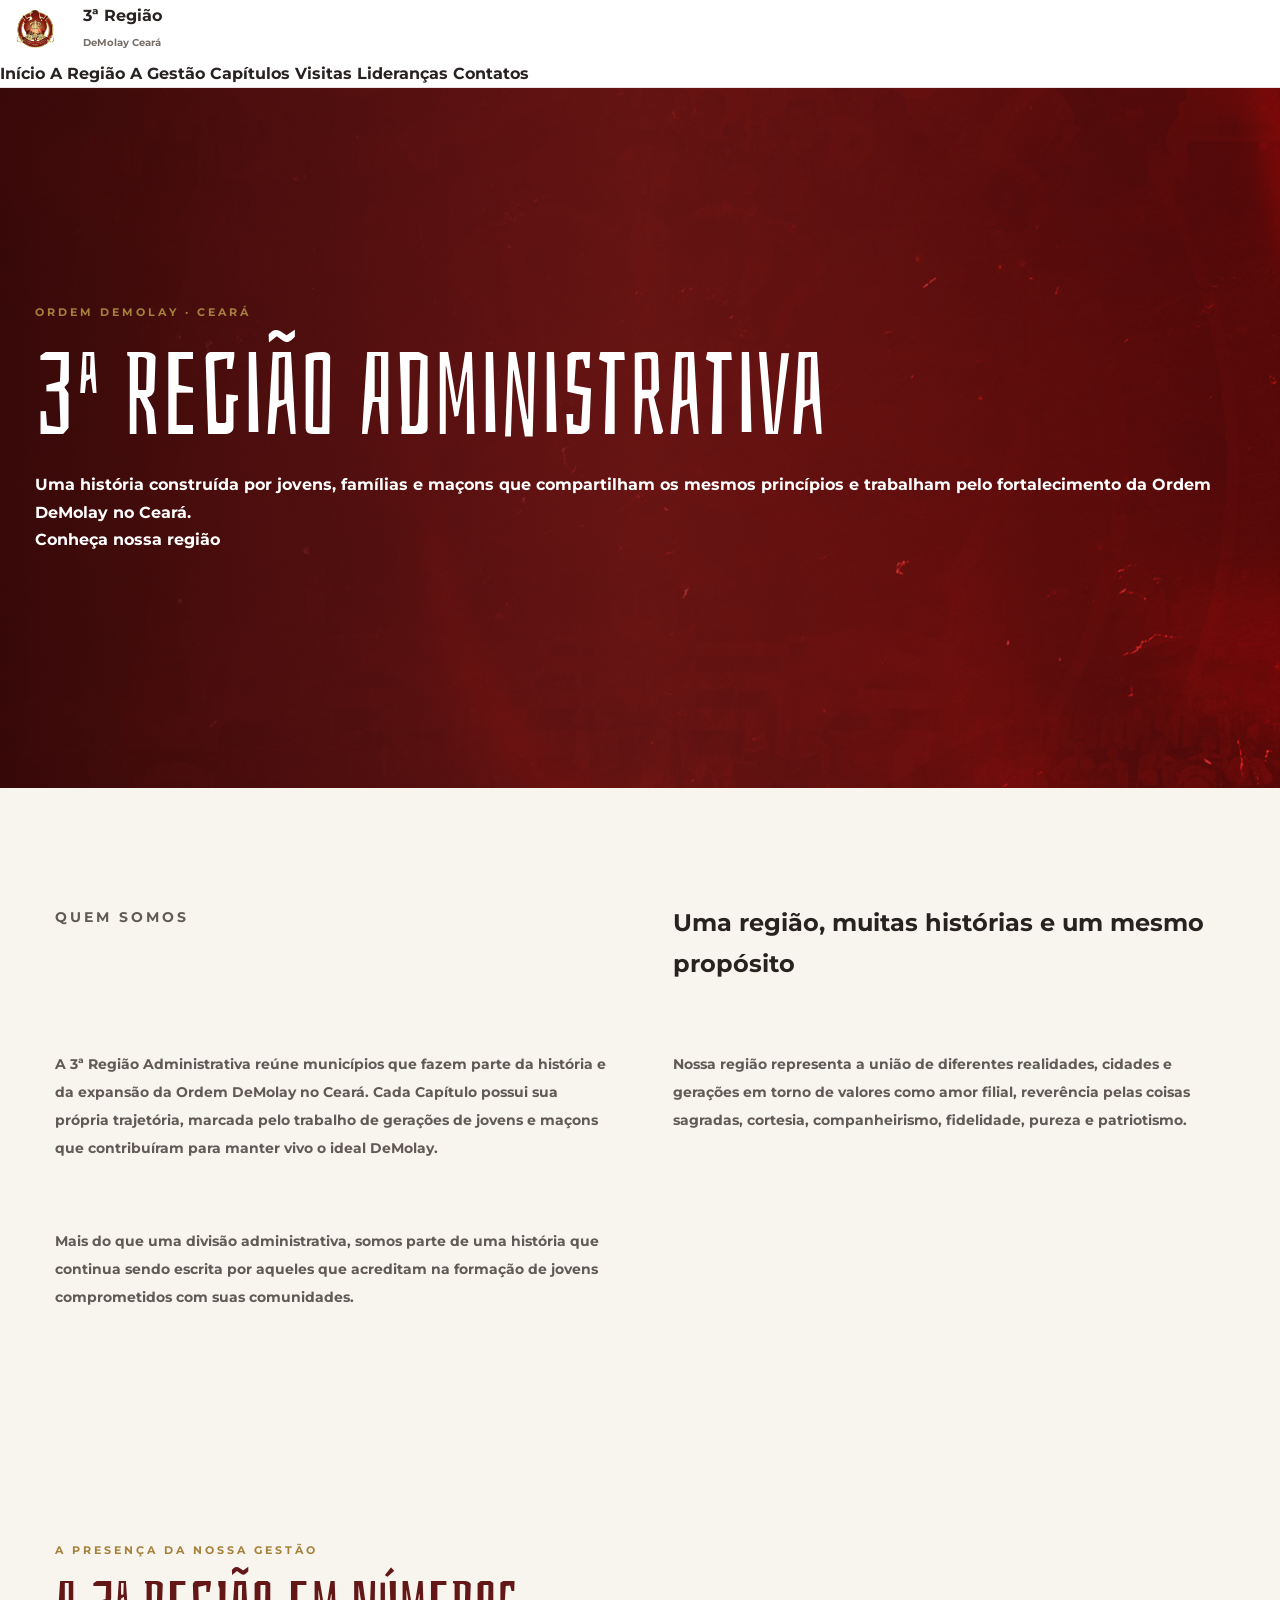
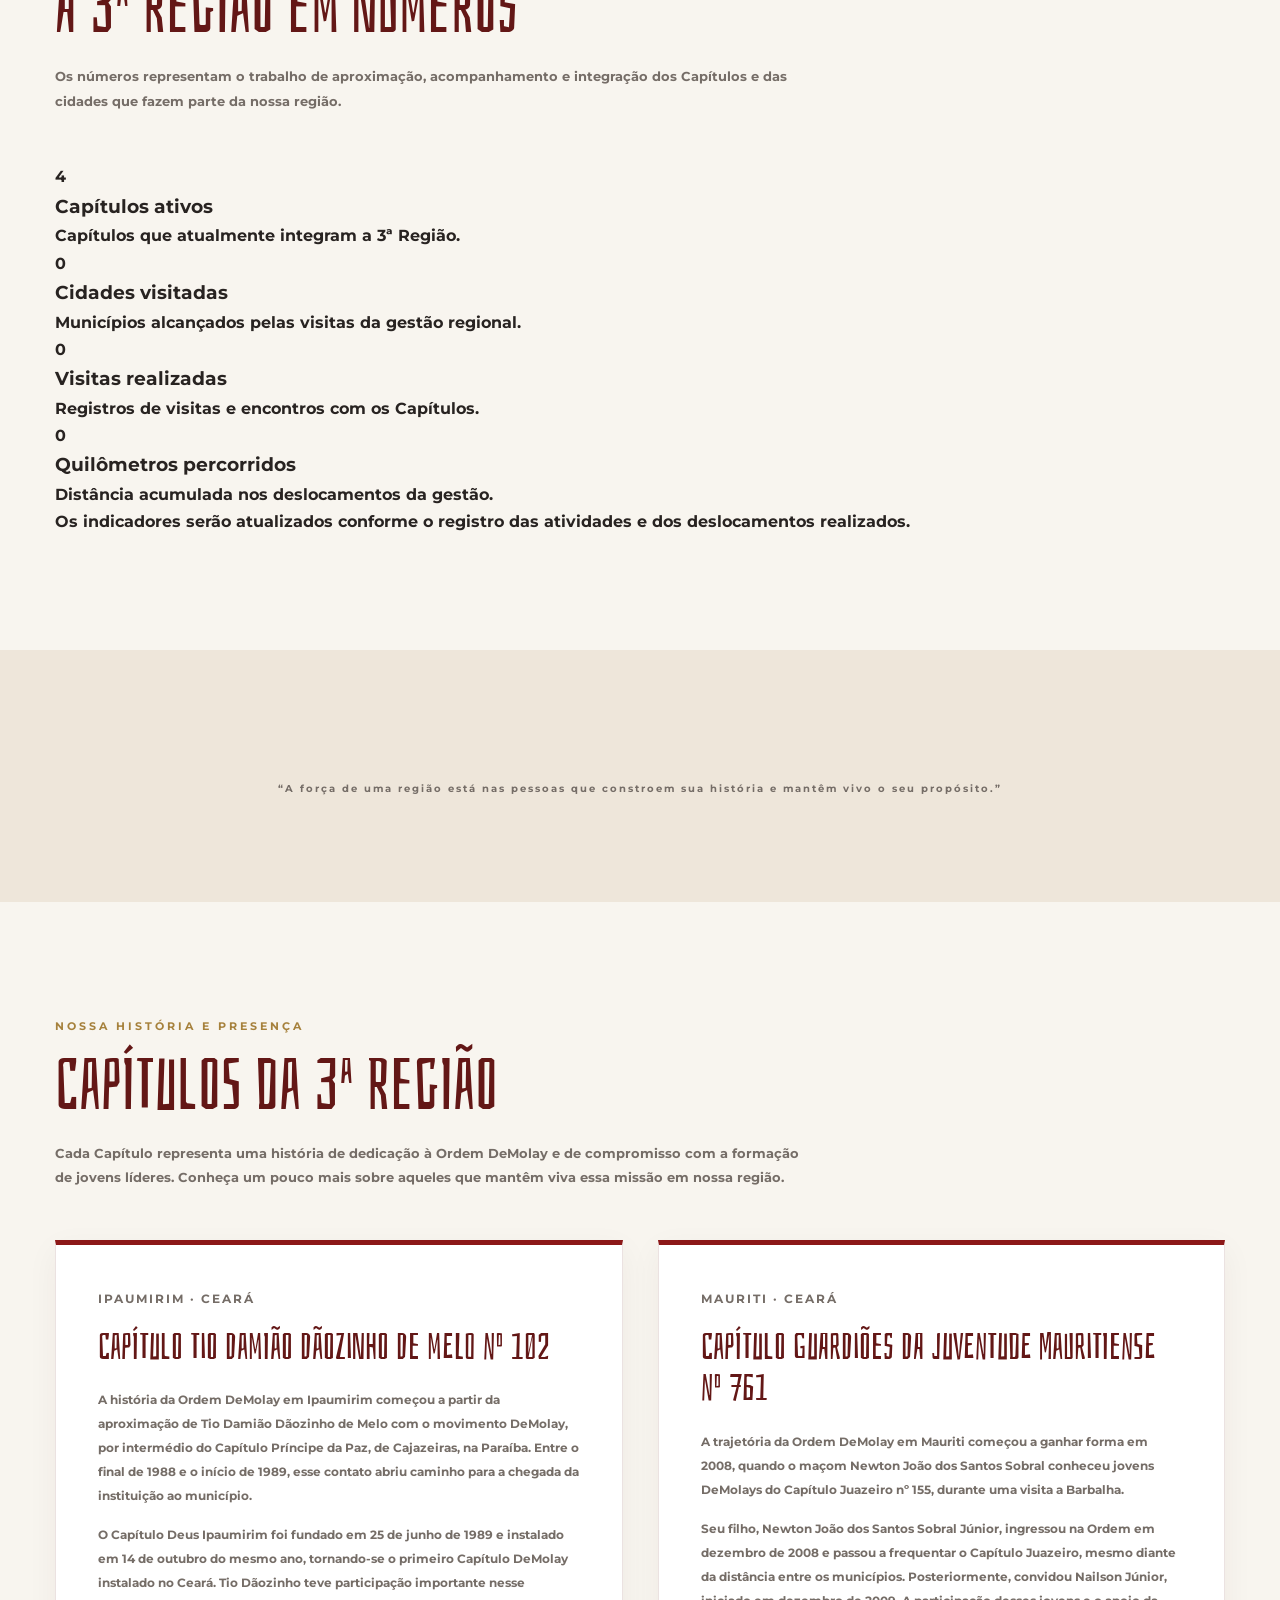
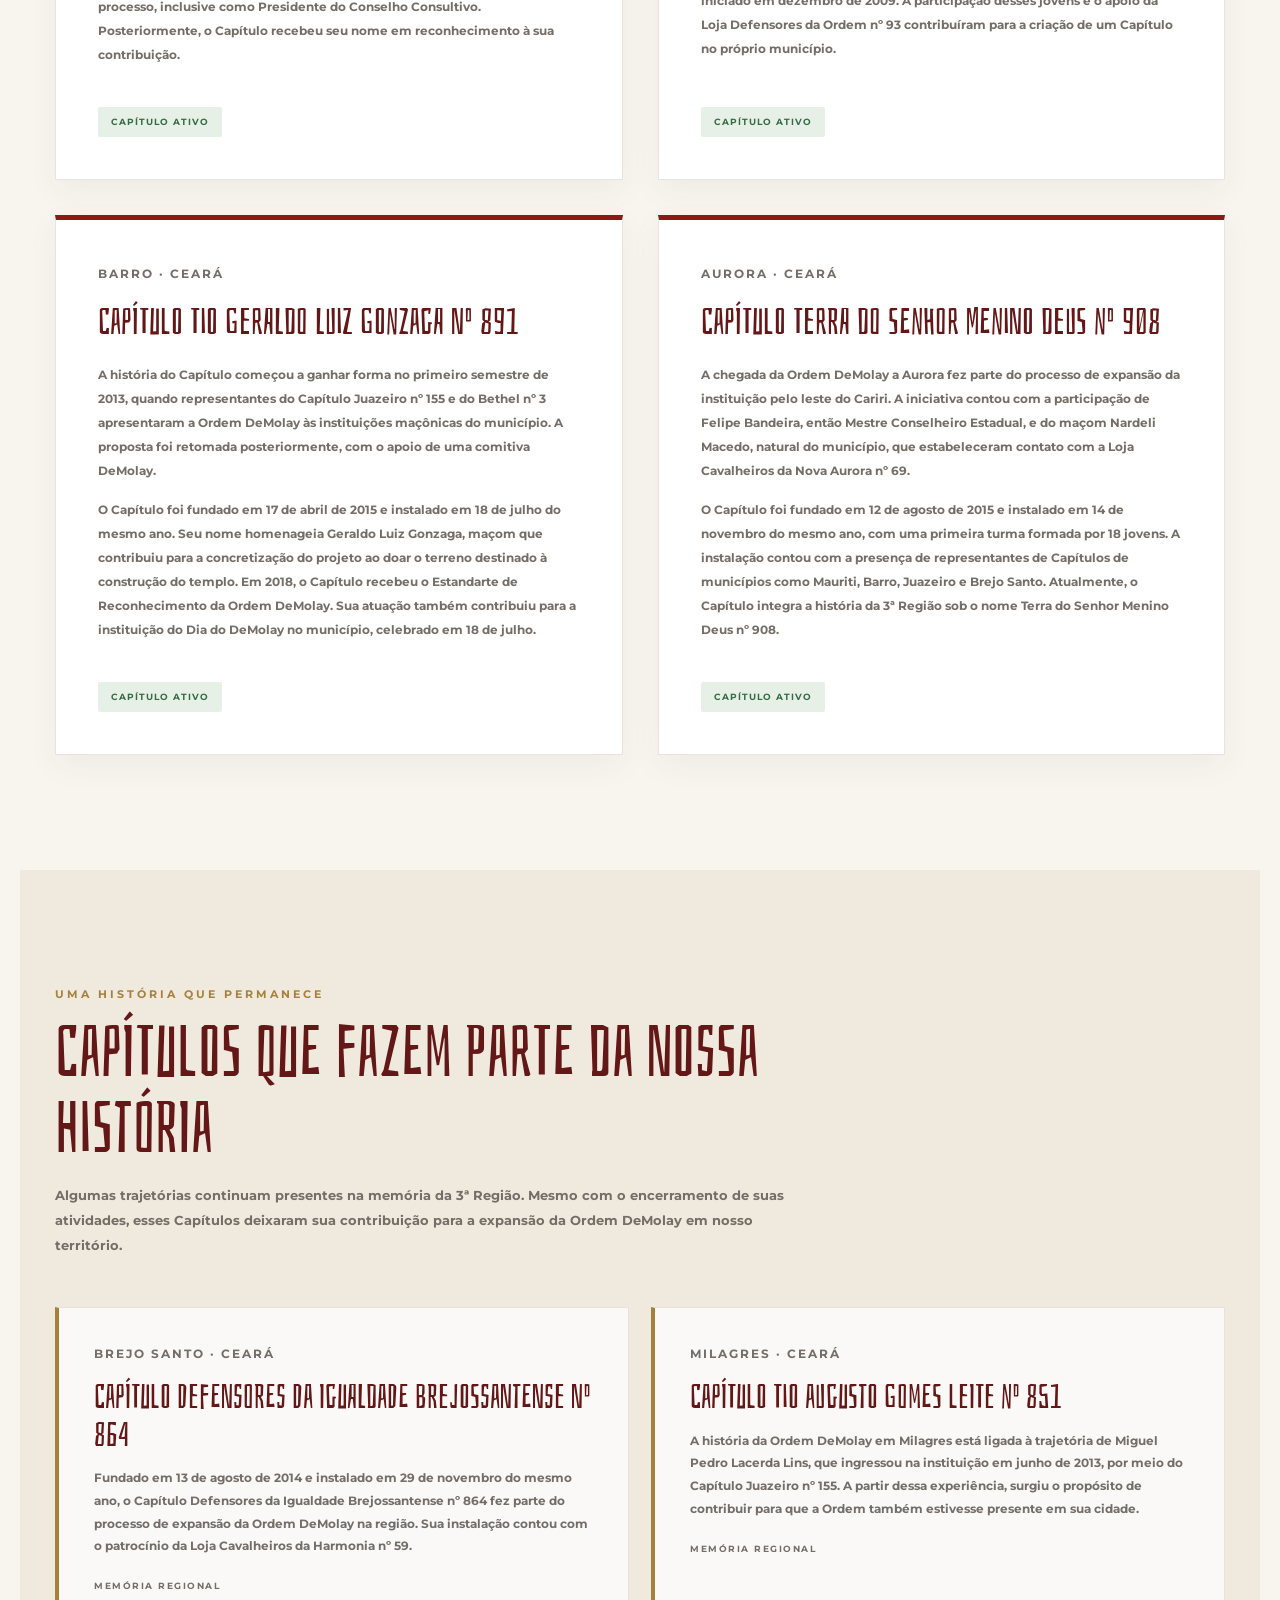
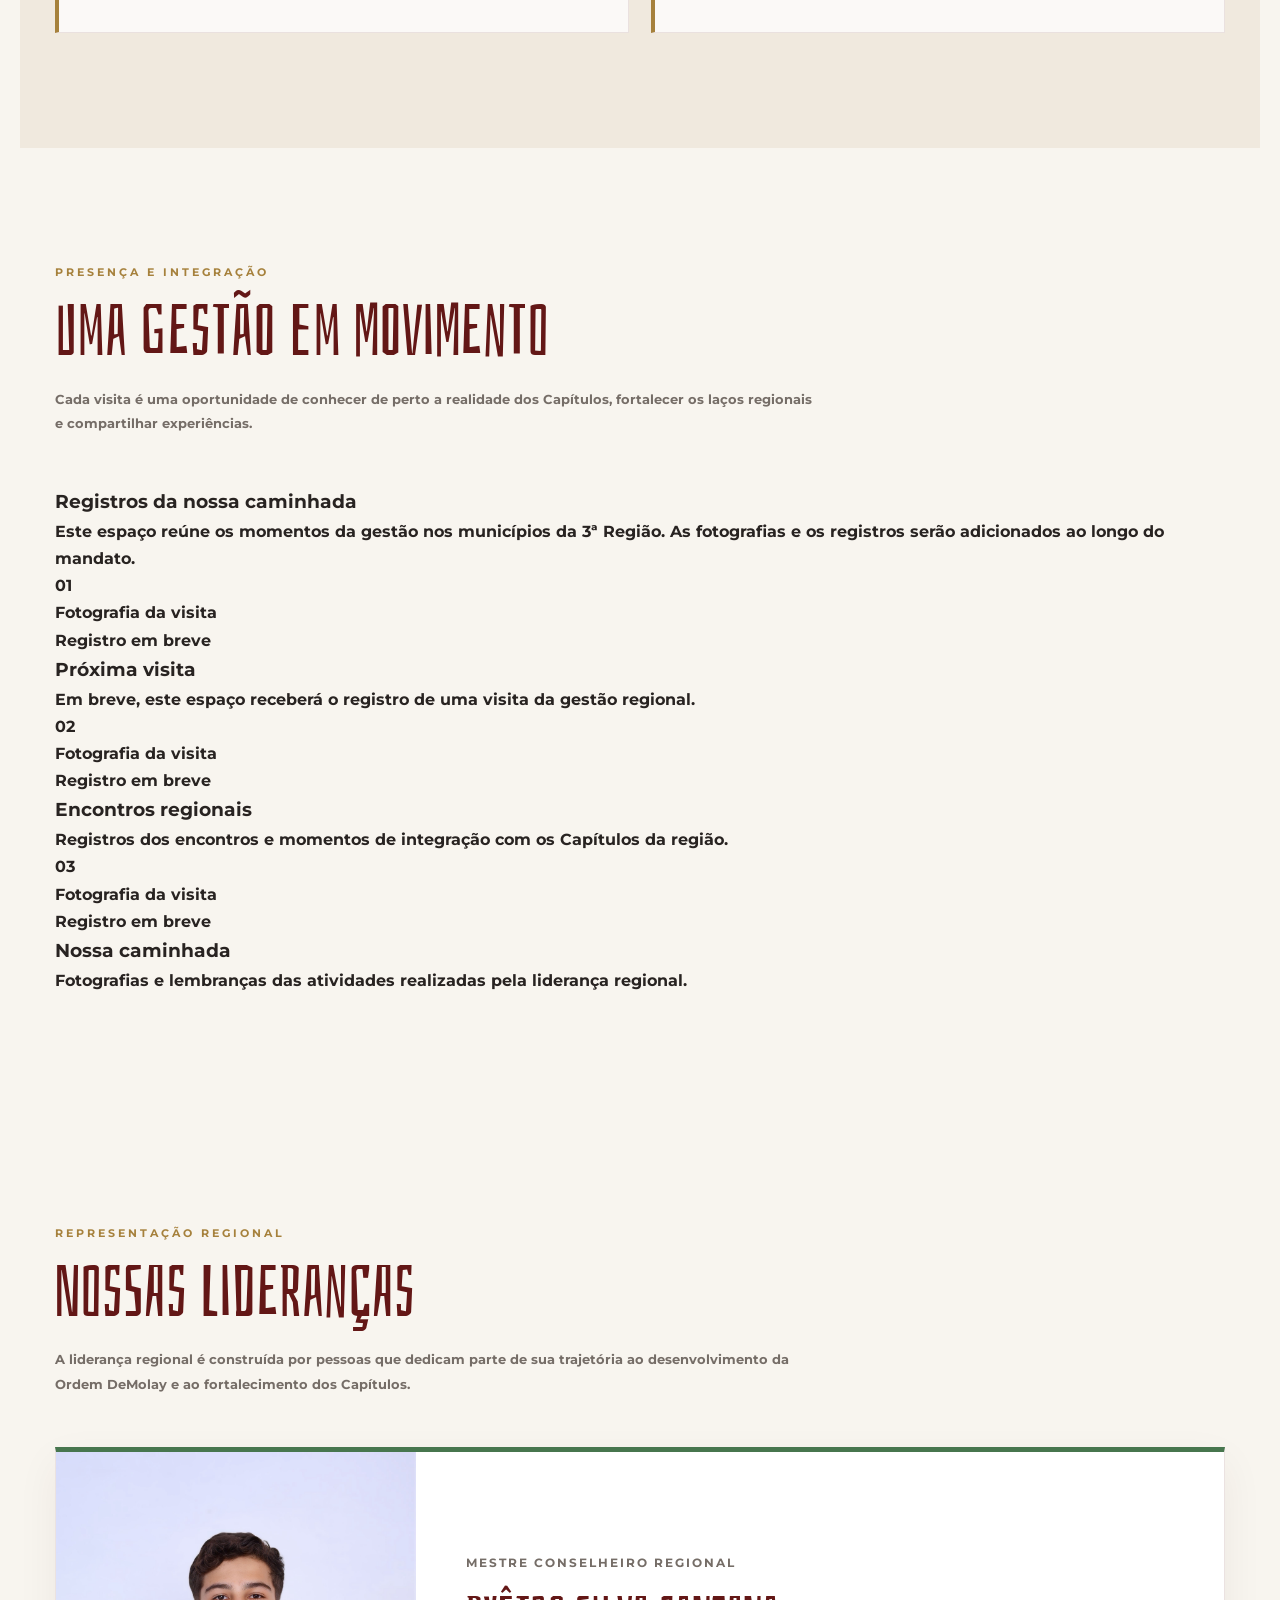
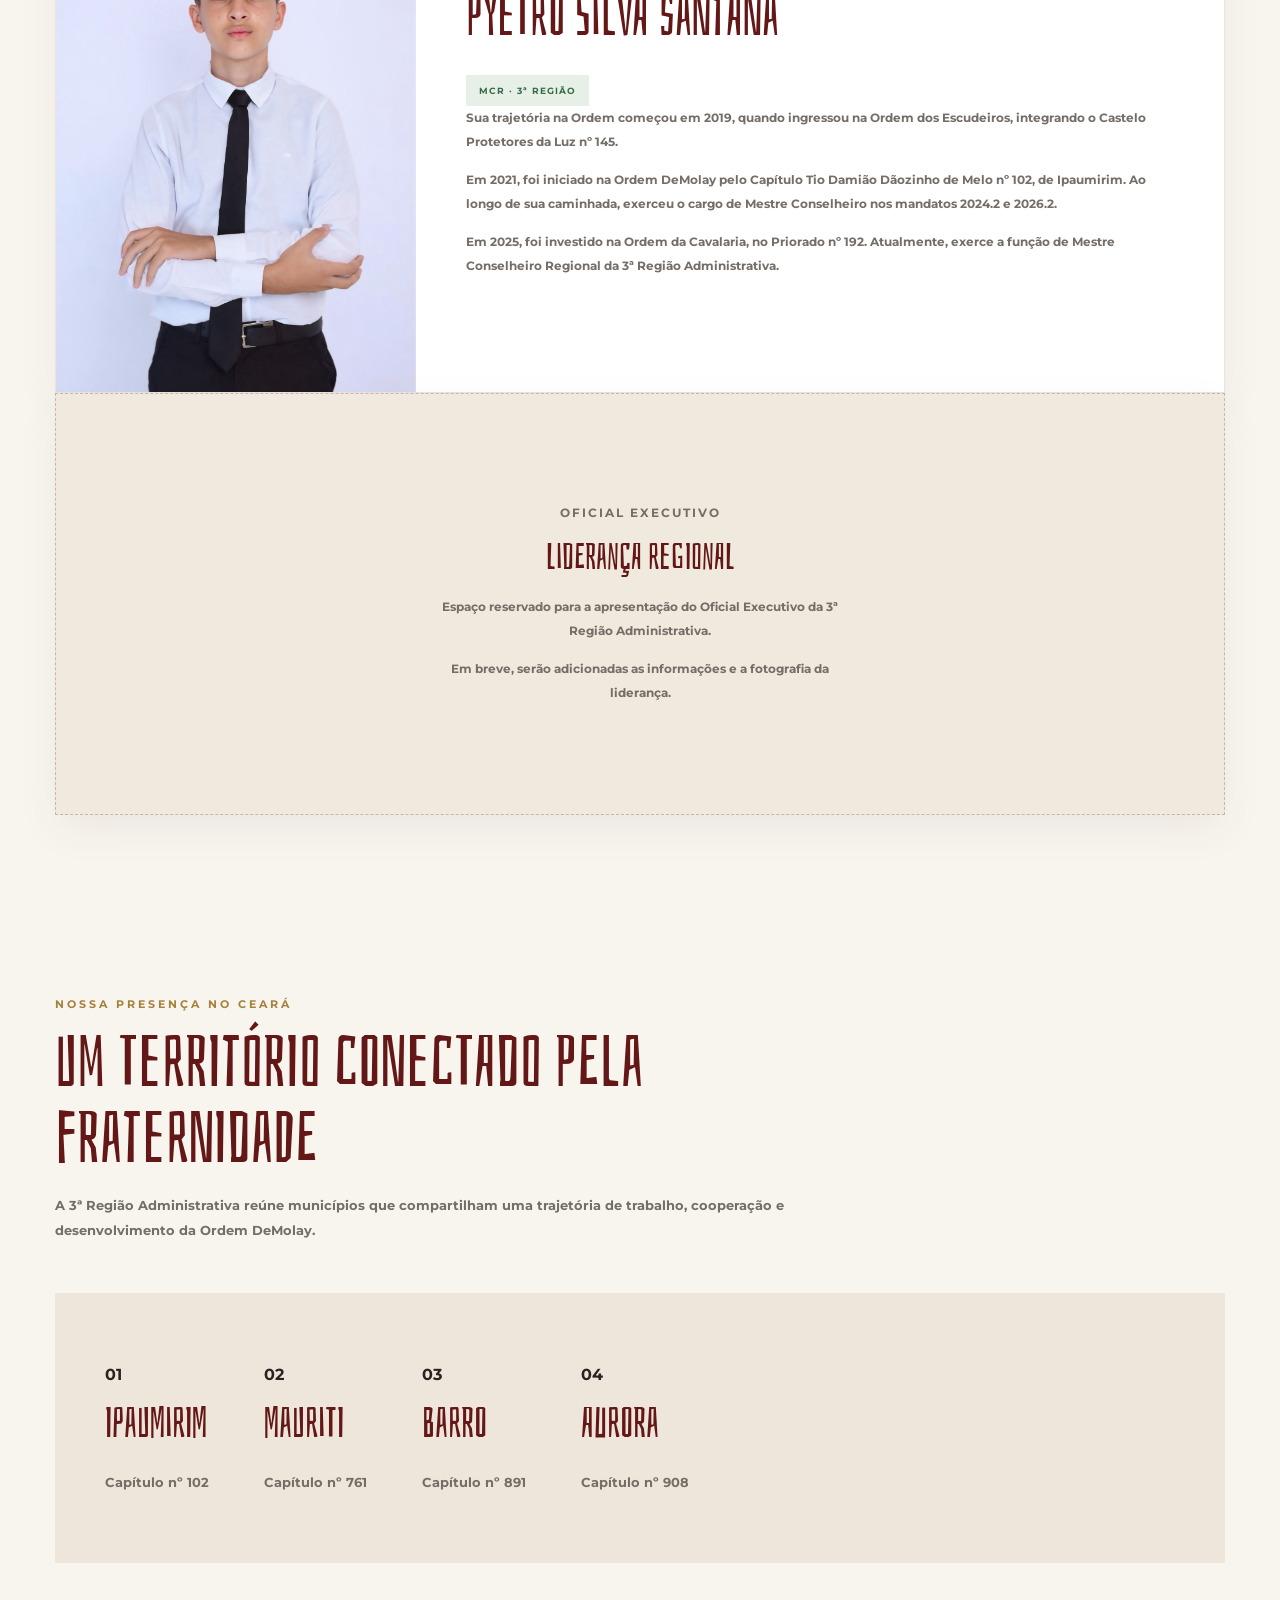
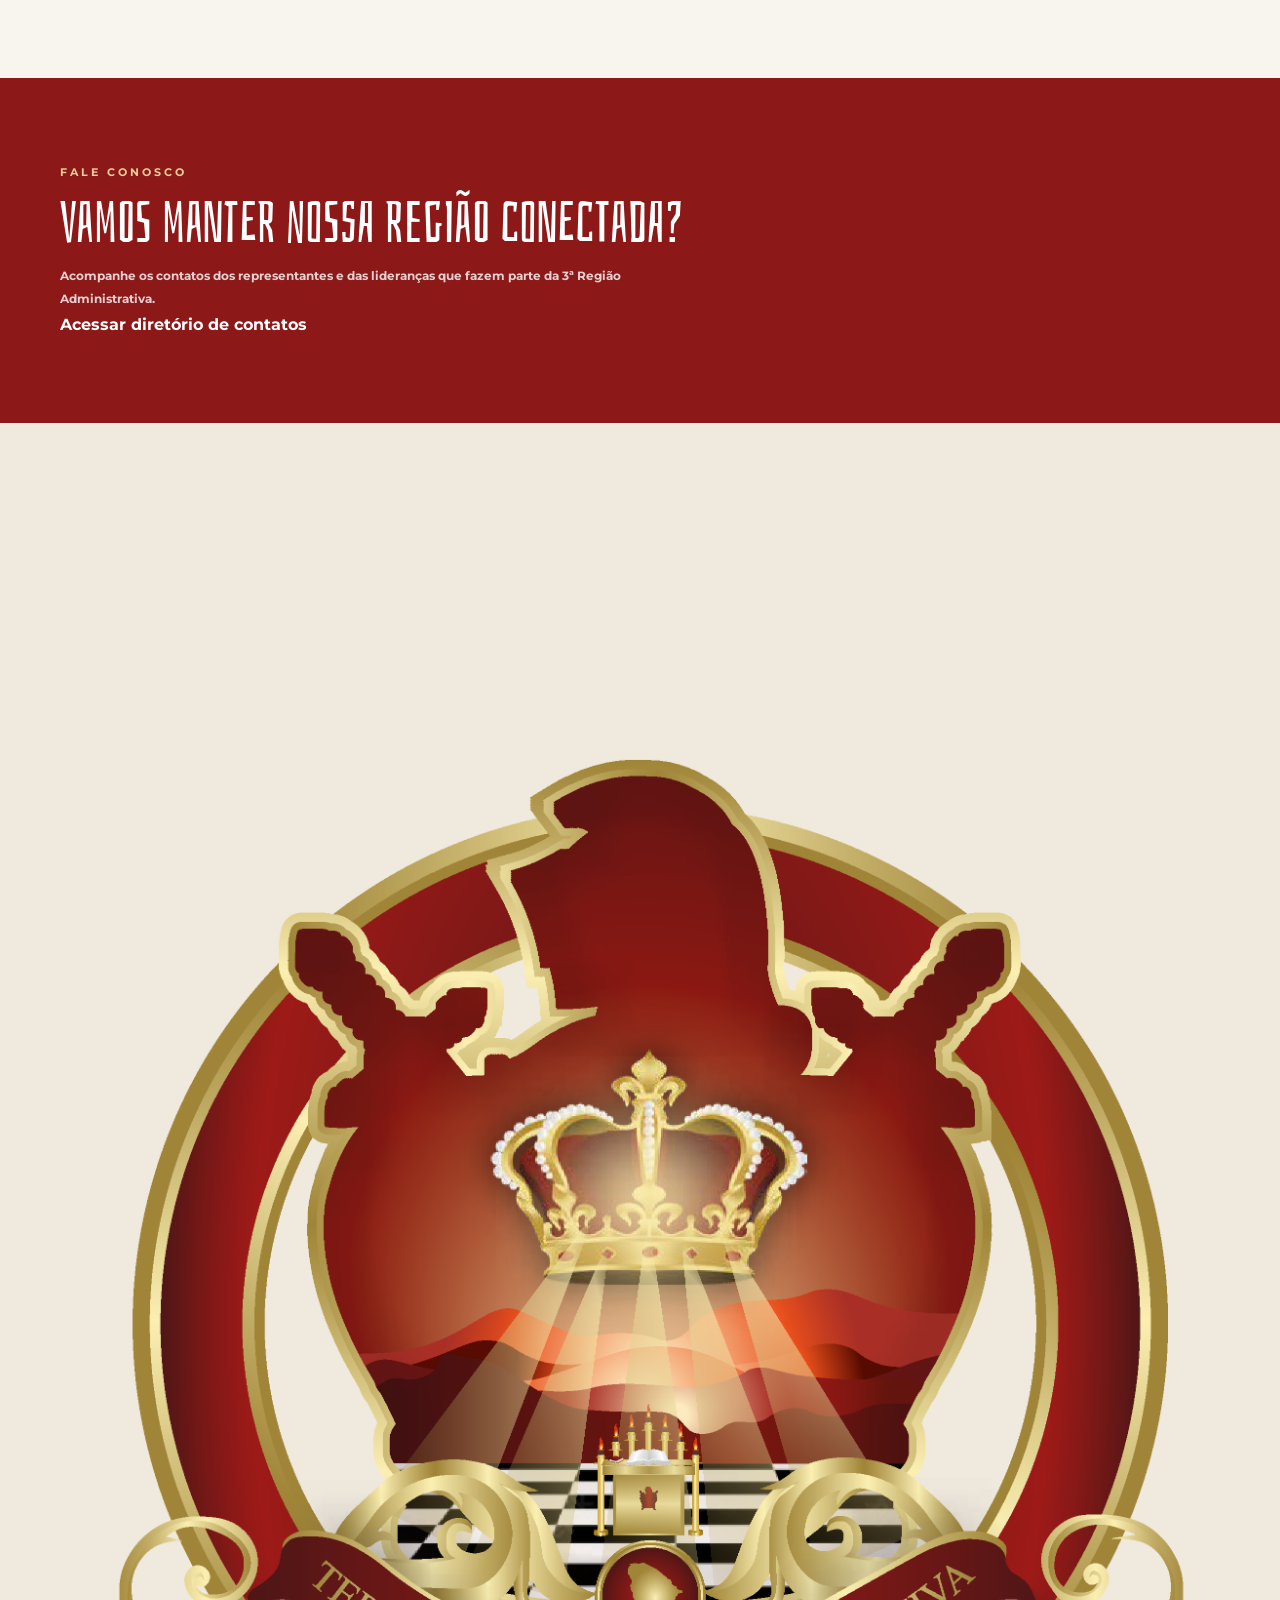
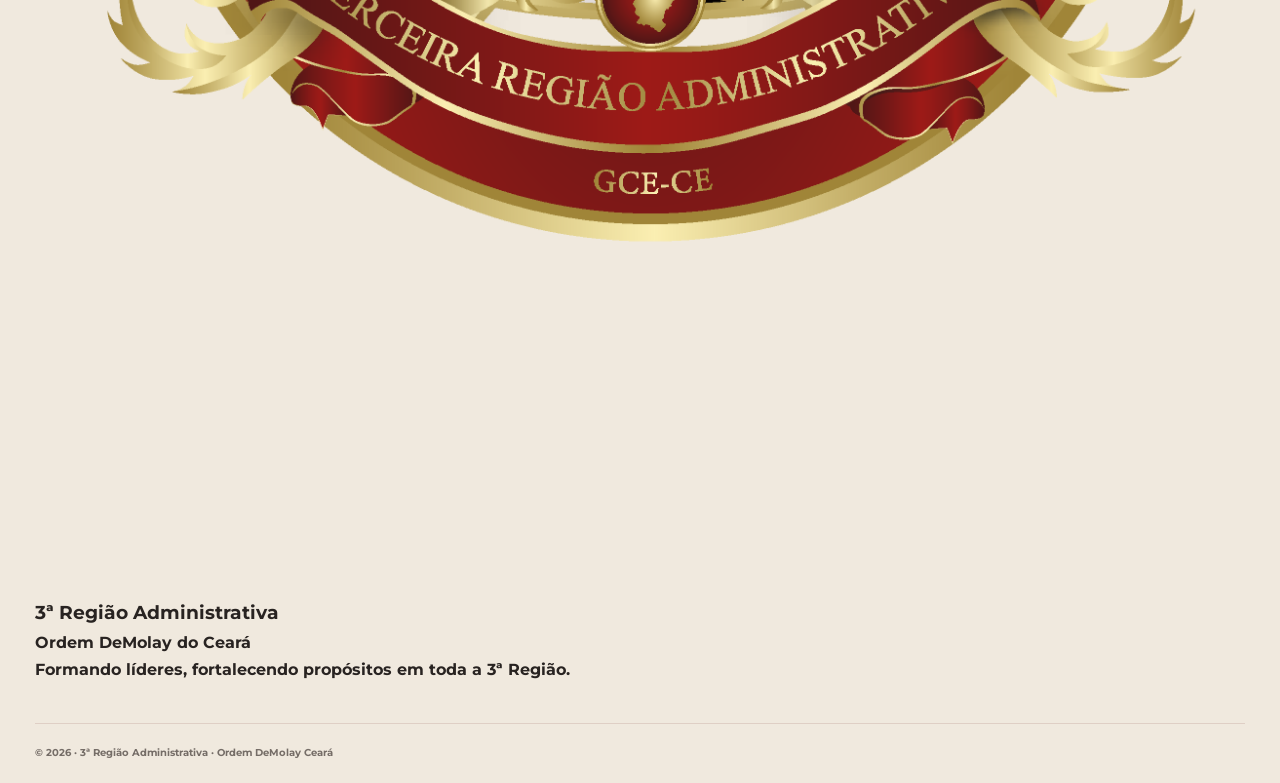
==== index.html @ 2acac5c8 "Update index.html" ====
<!DOCTYPE html>
<html lang="pt-BR">

<head>
  <meta charset="UTF-8">
  <meta name="viewport" content="width=device-width, initial-scale=1.0">
  <meta name="theme-color" content="#631716">

  <title>3ª Região Administrativa | DeMolay Ceará</title>

  <meta
    name="description"
    content="Portal institucional da 3ª Região Administrativa da Ordem DeMolay do Ceará."
  >

  <link rel="icon" href="assets/brasao-icon.png" type="image/png">
  <link rel="stylesheet" href="css/home.css">
</head>

<body>

  <!-- MENU -->
  <header class="header">
    <div class="header-content">

      <a href="index.html" class="brand">
        <img
          src="assets/EMBLEMA 3° OFICIALARIA - GCE-CE.png"
          alt="Emblema da 3ª Região Administrativa"
        >

        <div>
          <span>3ª Região</span>
          <small>DeMolay Ceará</small>
        </div>
      </a>

      <nav class="nav">
        <a href="#inicio">Início</a>
        <a href="#regiao">A Região</a>
        <a href="#gestao">A Gestão</a>
        <a href="#capitulos">Capítulos</a>
        <a href="#visitas">Visitas</a>
        <a href="#liderancas">Lideranças</a>
        <a href="contatos.html">Contatos</a>
      </nav>

    </div>
  </header>


  <main>

    <!-- APRESENTAÇÃO -->
    <section class="hero" id="inicio">

      <div class="hero-content">

        <p class="eyebrow">Ordem DeMolay · Ceará</p>

        <h1>3ª Região Administrativa</h1>

        <p>
          Uma história construída por jovens, famílias e maçons
          que compartilham os mesmos princípios e trabalham pelo
          fortalecimento da Ordem DeMolay no Ceará.
        </p>

        <a href="#regiao" class="hero-button">
          Conheça nossa região
        </a>

      </div>

    </section>


    <!-- SOBRE A REGIÃO -->
    <section class="section intro" id="regiao">

      <div class="intro-content">

        <p class="eyebrow">Quem somos</p>

        <h2>Uma região, muitas histórias e um mesmo propósito</h2>

        <p>
          A 3ª Região Administrativa reúne municípios que fazem
          parte da história e da expansão da Ordem DeMolay no Ceará.
          Cada Capítulo possui sua própria trajetória, marcada
          pelo trabalho de gerações de jovens e maçons que
          contribuíram para manter vivo o ideal DeMolay.
        </p>

        <p>
          Nossa região representa a união de diferentes realidades,
          cidades e gerações em torno de valores como amor filial,
          reverência pelas coisas sagradas, cortesia, companheirismo,
          fidelidade, pureza e patriotismo.
        </p>

        <p>
          Mais do que uma divisão administrativa, somos parte de
          uma história que continua sendo escrita por aqueles
          que acreditam na formação de jovens comprometidos
          com suas comunidades.
        </p>

      </div>

    </section>


    <!-- GESTÃO EM NÚMEROS -->
    <section class="section management-section" id="gestao">

      <div class="section-heading">

        <p class="eyebrow">A presença da nossa gestão</p>

        <h2>A 3ª Região em números</h2>

        <p>
          Os números representam o trabalho de aproximação,
          acompanhamento e integração dos Capítulos e das
          cidades que fazem parte da nossa região.
        </p>

      </div>


      <div class="stats-grid">

        <!-- CAPÍTULOS -->
        <article class="stat-card">

          <span class="stat-number" data-target="4">0</span>

          <h3>Capítulos ativos</h3>

          <p>
            Capítulos que atualmente integram a 3ª Região.
          </p>

        </article>


        <!-- CIDADES VISITADAS -->
        <article class="stat-card">

          <span class="stat-number" data-target="0">0</span>

          <h3>Cidades visitadas</h3>

          <p>
            Municípios alcançados pelas visitas da gestão regional.
          </p>

        </article>


        <!-- VISITAS -->
        <article class="stat-card">

          <span class="stat-number" data-target="0">0</span>

          <h3>Visitas realizadas</h3>

          <p>
            Registros de visitas e encontros com os Capítulos.
          </p>

        </article>


        <!-- QUILOMETRAGEM -->
        <article class="stat-card stat-card--distance">

          <span class="stat-number" data-target="0">0</span>

          <h3>Quilômetros percorridos</h3>

          <p>
            Distância acumulada nos deslocamentos da gestão.
          </p>

        </article>

      </div>

      <p class="stats-note">
        Os indicadores serão atualizados conforme o registro
        das atividades e dos deslocamentos realizados.
      </p>

    </section>


    <!-- FRASE INSTITUCIONAL -->
    <section class="quote-section">

      <div class="quote-content">

        <p>
          “A força de uma região está nas pessoas que constroem
          sua história e mantêm vivo o seu propósito.”
        </p>

      </div>

    </section>


    <!-- CAPÍTULOS ATIVOS -->
    <section class="section chapters" id="capitulos">

      <div class="section-heading">

        <p class="eyebrow">Nossa história e presença</p>

        <h2>Capítulos da 3ª Região</h2>

        <p>
          Cada Capítulo representa uma história de dedicação à Ordem
          DeMolay e de compromisso com a formação de jovens líderes.
          Conheça um pouco mais sobre aqueles que mantêm viva essa
          missão em nossa região.
        </p>

      </div>


      <div class="chapters-grid">

        <!-- IPAUMIRIM -->
        <article class="chapter-card">

          <div>

            <p class="chapter-location">Ipaumirim · Ceará</p>

            <h3>
              Capítulo Tio Damião Dãozinho de Melo nº 102
            </h3>

            <p>
              A história da Ordem DeMolay em Ipaumirim começou a partir
              da aproximação de Tio Damião Dãozinho de Melo com o
              movimento DeMolay, por intermédio do Capítulo Príncipe
              da Paz, de Cajazeiras, na Paraíba. Entre o final de 1988
              e o início de 1989, esse contato abriu caminho para a
              chegada da instituição ao município.
            </p>

            <p>
              O Capítulo Deus Ipaumirim foi fundado em 25 de junho
              de 1989 e instalado em 14 de outubro do mesmo ano,
              tornando-se o primeiro Capítulo DeMolay instalado
              no Ceará. Tio Dãozinho teve participação importante
              nesse processo, inclusive como Presidente do Conselho
              Consultivo. Posteriormente, o Capítulo recebeu seu nome
              em reconhecimento à sua contribuição.
            </p>

          </div>

          <span class="chapter-status">Capítulo ativo</span>

        </article>


        <!-- MAURITI -->
        <article class="chapter-card">

          <div>

            <p class="chapter-location">Mauriti · Ceará</p>

            <h3>
              Capítulo Guardiões da Juventude Mauritiense nº 761
            </h3>

            <p>
              A trajetória da Ordem DeMolay em Mauriti começou a ganhar
              forma em 2008, quando o maçom Newton João dos Santos
              Sobral conheceu jovens DeMolays do Capítulo Juazeiro
              nº 155, durante uma visita a Barbalha.
            </p>

            <p>
              Seu filho, Newton João dos Santos Sobral Júnior,
              ingressou na Ordem em dezembro de 2008 e passou a
              frequentar o Capítulo Juazeiro, mesmo diante da distância
              entre os municípios. Posteriormente, convidou Nailson
              Júnior, iniciado em dezembro de 2009. A participação
              desses jovens e o apoio da Loja Defensores da Ordem
              nº 93 contribuíram para a criação de um Capítulo
              no próprio município.
            </p>

          </div>

          <span class="chapter-status">Capítulo ativo</span>

        </article>


        <!-- BARRO -->
        <article class="chapter-card">

          <div>

            <p class="chapter-location">Barro · Ceará</p>

            <h3>
              Capítulo Tio Geraldo Luiz Gonzaga nº 891
            </h3>

            <p>
              A história do Capítulo começou a ganhar forma no primeiro
              semestre de 2013, quando representantes do Capítulo
              Juazeiro nº 155 e do Bethel nº 3 apresentaram a Ordem
              DeMolay às instituições maçônicas do município.
              A proposta foi retomada posteriormente, com o apoio
              de uma comitiva DeMolay.
            </p>

            <p>
              O Capítulo foi fundado em 17 de abril de 2015 e instalado
              em 18 de julho do mesmo ano. Seu nome homenageia Geraldo
              Luiz Gonzaga, maçom que contribuiu para a concretização
              do projeto ao doar o terreno destinado à construção
              do templo. Em 2018, o Capítulo recebeu o Estandarte
              de Reconhecimento da Ordem DeMolay. Sua atuação também
              contribuiu para a instituição do Dia do DeMolay
              no município, celebrado em 18 de julho.
            </p>

          </div>

          <span class="chapter-status">Capítulo ativo</span>

        </article>


        <!-- AURORA -->
        <article class="chapter-card">

          <div>

            <p class="chapter-location">Aurora · Ceará</p>

            <h3>
              Capítulo Terra do Senhor Menino Deus nº 908
            </h3>

            <p>
              A chegada da Ordem DeMolay a Aurora fez parte do processo
              de expansão da instituição pelo leste do Cariri.
              A iniciativa contou com a participação de Felipe
              Bandeira, então Mestre Conselheiro Estadual, e do
              maçom Nardeli Macedo, natural do município, que
              estabeleceram contato com a Loja Cavalheiros da
              Nova Aurora nº 69.
            </p>

            <p>
              O Capítulo foi fundado em 12 de agosto de 2015
              e instalado em 14 de novembro do mesmo ano, com
              uma primeira turma formada por 18 jovens.
              A instalação contou com a presença de representantes
              de Capítulos de municípios como Mauriti, Barro,
              Juazeiro e Brejo Santo. Atualmente, o Capítulo
              integra a história da 3ª Região sob o nome
              Terra do Senhor Menino Deus nº 908.
            </p>

          </div>

          <span class="chapter-status">Capítulo ativo</span>

        </article>

      </div>

    </section>


    <!-- MEMÓRIA REGIONAL -->
    <section class="section memory-section">

      <div class="section-heading">

        <p class="eyebrow">Uma história que permanece</p>

        <h2>Capítulos que fazem parte da nossa história</h2>

        <p>
          Algumas trajetórias continuam presentes na memória da
          3ª Região. Mesmo com o encerramento de suas atividades,
          esses Capítulos deixaram sua contribuição para a expansão
          da Ordem DeMolay em nosso território.
        </p>

      </div>


      <div class="memory-grid">

        <!-- BREJO SANTO -->
        <article class="memory-card">

          <div>

            <p class="chapter-location">Brejo Santo · Ceará</p>

            <h3>
              Capítulo Defensores da Igualdade Brejossantense nº 864
            </h3>

            <p>
              Fundado em 13 de agosto de 2014 e instalado em
              29 de novembro do mesmo ano, o Capítulo Defensores
              da Igualdade Brejossantense nº 864 fez parte do
              processo de expansão da Ordem DeMolay na região.
              Sua instalação contou com o patrocínio da Loja
              Cavalheiros da Harmonia nº 59.
            </p>

          </div>

          <span class="memory-status">Memória regional</span>

        </article>


        <!-- MILAGRES -->
        <article class="memory-card">

          <div>

            <p class="chapter-location">Milagres · Ceará</p>

            <h3>
              Capítulo Tio Augusto Gomes Leite nº 851
            </h3>

            <p>
              A história da Ordem DeMolay em Milagres está ligada
              à trajetória de Miguel Pedro Lacerda Lins, que
              ingressou na instituição em junho de 2013, por meio
              do Capítulo Juazeiro nº 155. A partir dessa experiência,
              surgiu o propósito de contribuir para que a Ordem
              também estivesse presente em sua cidade.
            </p>

          </div>

          <span class="memory-status">Memória regional</span>

        </article>

      </div>

    </section>


    <!-- VISITAS -->
    <section class="section visits-section" id="visitas">

      <div class="section-heading">

        <p class="eyebrow">Presença e integração</p>

        <h2>Uma gestão em movimento</h2>

        <p>
          Cada visita é uma oportunidade de conhecer de perto
          a realidade dos Capítulos, fortalecer os laços regionais
          e compartilhar experiências.
        </p>

      </div>


      <div class="visits-intro">

        <div class="visits-intro-text">

          <h3>Registros da nossa caminhada</h3>

          <p>
            Este espaço reúne os momentos da gestão nos municípios
            da 3ª Região. As fotografias e os registros serão
            adicionados ao longo do mandato.
          </p>

        </div>

      </div>


      <div class="visits-grid">

        <!-- ESPAÇO PARA FOTO 1 -->
        <article class="visit-card visit-card--empty">

          <div class="visit-image-placeholder">
            <span>01</span>
            <p>Fotografia da visita</p>
          </div>

          <div class="visit-info">
            <p class="visit-date">Registro em breve</p>
            <h3>Próxima visita</h3>
            <p>
              Em breve, este espaço receberá o registro
              de uma visita da gestão regional.
            </p>
          </div>

        </article>


        <!-- ESPAÇO PARA FOTO 2 -->
        <article class="visit-card visit-card--empty">

          <div class="visit-image-placeholder">
            <span>02</span>
            <p>Fotografia da visita</p>
          </div>

          <div class="visit-info">
            <p class="visit-date">Registro em breve</p>
            <h3>Encontros regionais</h3>
            <p>
              Registros dos encontros e momentos de integração
              com os Capítulos da região.
            </p>
          </div>

        </article>


        <!-- ESPAÇO PARA FOTO 3 -->
        <article class="visit-card visit-card--empty">

          <div class="visit-image-placeholder">
            <span>03</span>
            <p>Fotografia da visita</p>
          </div>

          <div class="visit-info">
            <p class="visit-date">Registro em breve</p>
            <h3>Nossa caminhada</h3>
            <p>
              Fotografias e lembranças das atividades
              realizadas pela liderança regional.
            </p>
          </div>

        </article>

      </div>

    </section>


    <!-- LIDERANÇAS -->
    <section class="section leaders-section" id="liderancas">

      <div class="section-heading">

        <p class="eyebrow">Representação regional</p>

        <h2>Nossas lideranças</h2>

        <p>
          A liderança regional é construída por pessoas que dedicam
          parte de sua trajetória ao desenvolvimento da Ordem DeMolay
          e ao fortalecimento dos Capítulos.
        </p>

      </div>


      <div class="leaders-grid">

        <!-- MCR -->
        <article class="leader-card leader-card--mcr">

          <div class="leader-photo">

            <img
              src="assets/Py%C3%AAtro%20Santana%20-%20MCR.jpg"
              alt="Pyêtro Silva Santana, Mestre Conselheiro Regional"
            >

          </div>


          <div class="leader-info">

            <p class="leader-role">
              Mestre Conselheiro Regional
            </p>

            <h3>Pyêtro Silva Santana</h3>

            <span class="leader-tag">MCR · 3ª Região</span>

            <p>
              Sua trajetória na Ordem começou em 2019, quando
              ingressou na Ordem dos Escudeiros, integrando
              o Castelo Protetores da Luz nº 145.
            </p>

            <p>
              Em 2021, foi iniciado na Ordem DeMolay pelo Capítulo
              Tio Damião Dãozinho de Melo nº 102, de Ipaumirim.
              Ao longo de sua caminhada, exerceu o cargo de
              Mestre Conselheiro nos mandatos 2024.2 e 2026.2.
            </p>

            <p>
              Em 2025, foi investido na Ordem da Cavalaria,
              no Priorado nº 192. Atualmente, exerce a função
              de Mestre Conselheiro Regional da 3ª Região
              Administrativa.
            </p>

          </div>

        </article>


        <!-- OFICIAL EXECUTIVO -->
        <article class="leader-card leader-placeholder">

          <div class="leader-info">

            <p class="leader-role">
              Oficial Executivo
            </p>

            <h3>Liderança regional</h3>

            <p>
              Espaço reservado para a apresentação do Oficial
              Executivo da 3ª Região Administrativa.
            </p>

            <p>
              Em breve, serão adicionadas as informações
              e a fotografia da liderança.
            </p>

          </div>

        </article>

      </div>

    </section>


    <!-- TERRITÓRIO -->
    <section class="section territory" id="territorio">

      <div class="section-heading">

        <p class="eyebrow">Nossa presença no Ceará</p>

        <h2>Um território conectado pela fraternidade</h2>

        <p>
          A 3ª Região Administrativa reúne municípios que compartilham
          uma trajetória de trabalho, cooperação e desenvolvimento
          da Ordem DeMolay.
        </p>

      </div>


      <div class="territory-content">

        <div class="territory-item">
          <span>01</span>
          <h3>Ipaumirim</h3>
          <p>Capítulo nº 102</p>
        </div>

        <div class="territory-item">
          <span>02</span>
          <h3>Mauriti</h3>
          <p>Capítulo nº 761</p>
        </div>

        <div class="territory-item">
          <span>03</span>
          <h3>Barro</h3>
          <p>Capítulo nº 891</p>
        </div>

        <div class="territory-item">
          <span>04</span>
          <h3>Aurora</h3>
          <p>Capítulo nº 908</p>
        </div>

      </div>

    </section>


    <!-- CONTATO -->
    <section class="contact-banner">

      <div class="contact-content">

        <p class="eyebrow">Fale conosco</p>

        <h2>Vamos manter nossa região conectada?</h2>

        <p>
          Acompanhe os contatos dos representantes e das lideranças
          que fazem parte da 3ª Região Administrativa.
        </p>

        <a href="contatos.html" class="contact-button">
          Acessar diretório de contatos
        </a>

      </div>

    </section>

  </main>


  <!-- RODAPÉ -->
  <footer class="footer">

    <div class="footer-content">

      <img
        src="assets/EMBLEMA 3° OFICIALARIA - GCE-CE.png"
        alt="Emblema da 3ª Região Administrativa"
      >

      <div class="footer-text">

        <h3>3ª Região Administrativa</h3>

        <p>Ordem DeMolay do Ceará</p>

        <p class="footer-phrase">
          Formando líderes, fortalecendo propósitos em toda a 3ª Região.
        </p>

      </div>

    </div>


    <div class="footer-bottom">

      <p>
        © 2026 · 3ª Região Administrativa · Ordem DeMolay Ceará
      </p>

    </div>

  </footer>


  <!-- ANIMAÇÃO DOS INDICADORES -->
  <script>
    document.addEventListener("DOMContentLoaded", () => {

      const counters = document.querySelectorAll(".stat-number");
      const duration = 1600;

      function animateCounter(counter) {

        const target = Number(counter.dataset.target);

        if (!Number.isFinite(target) || target < 0) {
          return;
        }

        const startTime = performance.now();

        function updateCounter(currentTime) {

          const elapsed = currentTime - startTime;
          const progress = Math.min(elapsed / duration, 1);

          // Suaviza a animação até chegar ao valor final.
          const easedProgress = 1 - Math.pow(1 - progress, 4);

          const currentValue = Math.floor(
            target * easedProgress
          );

          counter.textContent = currentValue.toLocaleString("pt-BR");

          if (progress < 1) {
            requestAnimationFrame(updateCounter);
          } else {
            counter.textContent = target.toLocaleString("pt-BR");
          }

        }

        requestAnimationFrame(updateCounter);
      }


      const observer = new IntersectionObserver((entries, observer) => {

        entries.forEach(entry => {

          if (entry.isIntersecting) {

            animateCounter(entry.target);
            observer.unobserve(entry.target);

          }

        });

      }, {
        threshold: 0.5
      });


      counters.forEach(counter => {
        observer.observe(counter);
      });

    });
  </script>

</body>
</html>
---- css/home.css ----
/* =========================================================
   3ª Região Administrativa — DeMolay Ceará
   Identidade visual: vermelho, vinho, dourado e creme
   Tipografia: Bahiana + Montserrat
   ========================================================= */

/* FONTES */

@font-face {
  font-family: "Bahiana";
  src: url("../assets/Bahiana-Regular.ttf") format("truetype");
  font-display: swap;
}

@font-face {
  font-family: "Montserrat";
  src: url("../assets/Montserrat-Bold.ttf") format("truetype");
  font-weight: 700;
  font-display: swap;
}

/* VARIÁVEIS */

:root {
  --red: #8C1818;
  --wine: #631716;
  --gold: #A6813C;
  --cream: #F8F5EF;
  --white: #FFFFFF;
  --text: #282321;
  --muted: #756D67;
  --soft: #F0E9DE;
  --border: rgba(99, 23, 22, 0.12);
}

/* CONFIGURAÇÕES GERAIS */

* {
  margin: 0;
  padding: 0;
  box-sizing: border-box;
}

html {
  scroll-behavior: smooth;
  scroll-padding-top: 90px;
}

body {
  background: var(--cream);
  color: var(--text);
  font-family: "Montserrat", Arial, sans-serif;
  line-height: 1.7;
}

a {
  color: inherit;
  text-decoration: none;
}

img {
  max-width: 100%;
}

/* CABEÇALHO */

.header {
  width: 100%;
  background: var(--white);
  border-bottom: 1px solid var(--border);
  position: relative;
  z-index: 10;
}

.header-inner {
  max-width: 1320px;
  min-height: 92px;
  margin: auto;
  padding: 14px 35px;
  display: flex;
  align-items: center;
  justify-content: space-between;
  gap: 25px;
}

.brand {
  display: flex;
  align-items: center;
  gap: 13px;
  flex-shrink: 0;
}

.brand img {
  width: 70px;
  height: 60px;
  object-fit: contain;
}

.brand span {
  display: flex;
  flex-direction: column;
  line-height: 1.3;
}

.brand strong {
  color: var(--wine);
  font-size: 16px;
}

.brand small {
  color: var(--muted);
  font-size: 10px;
}

.navigation {
  display: flex;
  align-items: center;
  gap: 25px;
}

.navigation a {
  font-size: 12px;
  font-weight: 700;
  transition: color 0.2s;
}

.navigation a:hover {
  color: var(--gold);
}

.navigation .nav-button {
  padding: 11px 21px;
  color: var(--white);
  background: var(--wine);
  border-radius: 3px;
  transition: background 0.2s;
}

.navigation .nav-button:hover {
  color: var(--white);
  background: var(--red);
}

/* CAPA PRINCIPAL */

.hero {
  min-height: 700px;
  position: relative;
  display: flex;
  align-items: center;
  overflow: hidden;
  color: var(--white);
  background:
    linear-gradient(
      90deg,
      rgba(50, 8, 8, 0.94),
      rgba(99, 23, 22, 0.78),
      rgba(99, 23, 22, 0.30)
    ),
    url("../assets/CAPA SITE DA 3.png") center/cover no-repeat;
}

.hero-overlay {
  position: absolute;
  inset: 0;
  background: linear-gradient(
    0deg,
    rgba(45, 10, 10, 0.35),
    transparent 45%
  );
}

.hero-content {
  position: relative;
  z-index: 1;
  width: 100%;
  max-width: 1320px;
  margin: auto;
  padding: 100px 35px 120px;
}

.eyebrow {
  color: var(--gold);
  font-size: 11px;
  font-weight: 700;
  letter-spacing: 3px;
  text-transform: uppercase;
}

.hero h1 {
  margin: 20px 0;
  font-family: "Bahiana", Georgia, serif;
  font-size: clamp(68px, 9vw, 120px);
  font-weight: 400;
  line-height: 0.95;
  letter-spacing: 1px;
}

.hero-description {
  max-width: 600px;
  color: rgba(255, 255, 255, 0.86);
  font-size: 15px;
  line-height: 1.9;
}

.hero-actions {
  display: flex;
  flex-wrap: wrap;
  gap: 13px;
  margin-top: 35px;
}

.button {
  min-height: 50px;
  padding: 14px 25px;
  display: inline-flex;
  align-items: center;
  justify-content: center;
  font-size: 11px;
  font-weight: 700;
  transition: 0.2s;
}

.button-primary {
  background: var(--gold);
  color: var(--white);
}

.button-primary:hover {
  background: #8D6D31;
}

.button-outline {
  border: 1px solid rgba(255, 255, 255, 0.7);
  color: var(--white);
}

.button-outline:hover {
  background: var(--white);
  color: var(--wine);
}

.hero-footer {
  position: absolute;
  z-index: 1;
  bottom: 0;
  left: 0;
  width: 100%;
  padding: 22px 35px;
  display: flex;
  justify-content: space-between;
  border-top: 1px solid rgba(255, 255, 255, 0.2);
  color: rgba(255, 255, 255, 0.75);
  font-size: 10px;
  letter-spacing: 2px;
}

/* SEÇÕES GERAIS */

.section {
  max-width: 1240px;
  margin: auto;
  padding: 115px 35px;
}

.section-heading {
  max-width: 760px;
  margin-bottom: 50px;
}

.section-heading h2 {
  margin-top: 12px;
  color: var(--wine);
  font-family: "Bahiana", Georgia, serif;
  font-size: clamp(46px, 6vw, 72px);
  font-weight: 400;
  line-height: 1.05;
}

.section-heading > p:last-child {
  margin-top: 17px;
  color: var(--muted);
  font-size: 13px;
  line-height: 1.9;
}

/* APRESENTAÇÃO DA REGIÃO */

.intro-content {
  display: grid;
  grid-template-columns: 1fr 1fr;
  gap: 65px;
}

.intro-content p {
  color: #625A55;
  font-size: 14px;
  line-height: 2;
}

/* QUILÔMETROS PERCORRIDOS */

.distance-section {
  padding: 85px 30px;
  background: var(--wine);
  color: var(--white);
  text-align: center;
}

.distance-content {
  max-width: 1050px;
  margin: auto;
}

.distance-heading {
  color: rgba(255, 255, 255, 0.75);
  font-size: 11px;
  font-weight: 700;
  letter-spacing: 3px;
  text-transform: uppercase;
}

.distance-counter {
  margin: 15px 0 5px;
  display: flex;
  align-items: baseline;
  justify-content: center;
  gap: 12px;
}

.distance-number {
  color: var(--gold);
  font-family: "Bahiana", Georgia, serif;
  font-size: clamp(90px, 13vw, 150px);
  line-height: 1;
}

.distance-unit {
  color: var(--white);
  font-family: "Bahiana", Georgia, serif;
  font-size: clamp(35px, 5vw, 55px);
}

.distance-content > p:last-child {
  margin-top: 15px;
  color: rgba(255, 255, 255, 0.7);
  font-size: 12px;
}

/* FRASE DE DESTAQUE */

.quote-section {
  padding: 105px 30px;
  background: #EEE6DA;
  color: var(--wine);
  text-align: center;
}

.quote-content {
  max-width: 950px;
  margin: auto;
}

.quote-mark {
  display: block;
  color: var(--gold);
  font-family: Georgia, serif;
  font-size: 85px;
  line-height: 0.9;
}

.quote-content h2 {
  font-family: "Bahiana", Georgia, serif;
  font-size: clamp(42px, 6vw, 72px);
  font-weight: 400;
  line-height: 1.1;
}

.quote-content p {
  margin-top: 25px;
  color: var(--muted);
  font-size: 10px;
  letter-spacing: 2px;
}

/* CAPÍTULOS ATIVOS */

.chapters {
  background: var(--cream);
}

.chapters-grid {
  display: grid;
  grid-template-columns: repeat(2, minmax(0, 1fr));
  column-gap: 35px;
  row-gap: 35px;
  align-items: stretch;
}

.chapter-card {
  min-height: 390px;
  padding: 42px;
  display: flex;
  flex-direction: column;
  justify-content: space-between;
  gap: 25px;
  background: var(--white);
  border: 1px solid var(--border);
  border-top: 5px solid var(--red);
  box-shadow: 0 10px 30px rgba(60, 30, 20, 0.05);
  transition: transform 0.25s, box-shadow 0.25s;
}

.chapter-card:hover {
  transform: translateY(-5px);
  box-shadow: 0 15px 35px rgba(60, 30, 20, 0.09);
}

.chapter-location {
  color: var(--gold);
  font-size: 10px;
  font-weight: 700;
  letter-spacing: 2px;
  text-transform: uppercase;
}

.chapter-card h3 {
  margin: 16px 0 20px;
  color: var(--wine);
  font-family: "Bahiana", Georgia, serif;
  font-size: 37px;
  font-weight: 400;
  line-height: 1.12;
}

.chapter-card p {
  margin-bottom: 15px;
  color: var(--muted);
  font-size: 12px;
  line-height: 2;
}

.chapter-status {
  width: fit-content;
  margin-top: auto;
  padding: 7px 13px;
  color: #356B45;
  background: #E7F0E7;
  border-radius: 2px;
  font-size: 9px;
  font-weight: 700;
  letter-spacing: 1px;
  text-transform: uppercase;
}

/* MEMÓRIA REGIONAL */

.memory-section {
  background: #F0E9DE;
}

.memory-grid {
  display: grid;
  grid-template-columns: repeat(2, minmax(0, 1fr));
  gap: 22px;
}

.memory-card {
  padding: 35px;
  background: rgba(255, 255, 255, 0.75);
  border: 1px solid rgba(99, 23, 22, 0.10);
  border-left: 4px solid var(--gold);
}

.memory-card h3 {
  margin: 13px 0;
  color: var(--wine);
  font-family: "Bahiana", Georgia, serif;
  font-size: 34px;
  font-weight: 400;
  line-height: 1.1;
}

.memory-card p {
  color: var(--muted);
  font-size: 12px;
  line-height: 1.9;
}

.memory-status {
  display: inline-block;
  margin-top: 20px;
  color: var(--muted);
  font-size: 9px;
  font-weight: 700;
  letter-spacing: 1.5px;
  text-transform: uppercase;
}

/* LIDERANÇAS REGIONAIS */

.leader {
  background: var(--cream);
}

.leader-card {
  display: grid;
  grid-template-columns: 360px 1fr;
  overflow: hidden;
  background: var(--white);
  border: 1px solid var(--border);
  box-shadow: 0 15px 40px rgba(60, 30, 20, 0.06);
}

.leader-card--mcr {
  border-top: 5px solid #47764E;
}

.leader-photo {
  min-height: 440px;
  background: #E7EDE5;
  overflow: hidden;
}

.leader-photo img {
  width: 100%;
  height: 100%;
  min-height: 440px;
  display: block;
  object-fit: cover;
  object-position: center top;
}

.leader-info {
  padding: 50px;
  align-self: center;
}

.leader-role {
  color: #47764E;
  font-size: 10px;
  font-weight: 700;
  letter-spacing: 2px;
  text-transform: uppercase;
}

.leader-info h3 {
  margin: 12px 0 18px;
  color: var(--wine);
  font-family: "Bahiana", Georgia, serif;
  font-size: clamp(38px, 5vw, 55px);
  font-weight: 400;
  line-height: 1.05;
}

.leader-info p {
  margin-bottom: 14px;
  color: var(--muted);
  font-size: 12px;
  line-height: 2;
}

.leader-tag {
  display: inline-block;
  margin-top: 10px;
  padding: 8px 13px;
  color: #356B45;
  background: #E7F0E7;
  font-size: 9px;
  font-weight: 700;
  letter-spacing: 1px;
  text-transform: uppercase;
}

.leader-placeholder {
  min-height: 300px;
  padding: 45px;
  display: flex;
  flex-direction: column;
  align-items: center;
  justify-content: center;
  background: #F0E9DE;
  border: 1px dashed rgba(99, 23, 22, 0.25);
  text-align: center;
}

.leader-placeholder h3 {
  color: var(--wine);
  font-family: "Bahiana", Georgia, serif;
  font-size: 36px;
  font-weight: 400;
}

.leader-placeholder p {
  max-width: 430px;
  margin-top: 12px;
  color: var(--muted);
  font-size: 12px;
}

/* TERRITÓRIO */

.territory {
  padding-top: 65px;
}

.territory-content {
  min-height: 270px;
  padding: 50px;
  display: flex;
  align-items: center;
  gap: 55px;
  background: #EEE6DA;
}

.territory-number {
  color: var(--gold);
  font-family: "Bahiana", Georgia, serif;
  font-size: 155px;
  line-height: 1;
}

.territory-content h3 {
  color: var(--wine);
  font-family: "Bahiana", Georgia, serif;
  font-size: 42px;
  font-weight: 400;
}

.territory-content p {
  max-width: 650px;
  margin-top: 10px;
  color: var(--muted);
  font-size: 13px;
  line-height: 1.9;
}

/* CONTATO */

.contact-banner {
  padding: 85px max(35px, calc((100% - 1160px) / 2));
  display: flex;
  align-items: center;
  justify-content: space-between;
  gap: 40px;
  background: var(--red);
  color: var(--white);
}

.contact-banner .eyebrow {
  color: #E8CF9E;
}

.contact-banner h2 {
  margin: 10px 0;
  font-family: "Bahiana", Georgia, serif;
  font-size: clamp(42px, 5vw, 58px);
  font-weight: 400;
  line-height: 1.1;
}

.contact-banner p:not(.eyebrow) {
  max-width: 600px;
  color: rgba(255, 255, 255, 0.8);
  font-size: 12px;
  line-height: 1.9;
}

.button-light {
  flex-shrink: 0;
  background: var(--white);
  color: var(--wine);
}

.button-light:hover {
  background: #F0E4D2;
}

/* RODAPÉ */

.footer {
  padding: 55px 35px 22px;
  background: #F0E9DE;
}

.footer-main {
  max-width: 1240px;
  margin: auto;
  display: flex;
  align-items: center;
  gap: 22px;
}

.footer-main img {
  width: 90px;
  height: 75px;
  object-fit: contain;
}

.footer-main h2 {
  color: var(--wine);
  font-family: "Bahiana", Georgia, serif;
  font-size: 35px;
  font-weight: 400;
}

.footer-main p {
  color: var(--muted);
  font-size: 10px;
}

.footer-bottom {
  max-width: 1240px;
  margin: 40px auto 0;
  padding-top: 20px;
  display: flex;
  justify-content: space-between;
  gap: 15px;
  border-top: 1px solid var(--border);
  color: var(--muted);
  font-size: 10px;
}

/* TABLETS */

@media (max-width: 900px) {
  .header-inner {
    padding: 15px 22px;
  }

  .navigation {
    gap: 15px;
  }

  .navigation a {
    font-size: 10px;
  }

  .hero {
    min-height: 620px;
  }

  .section {
    padding: 90px 28px;
  }

  .leader-card {
    grid-template-columns: 290px 1fr;
  }

  .leader-info {
    padding: 35px;
  }

  .leader-photo,
  .leader-photo img {
    min-height: 400px;
  }
}

/* CELULARES E TELAS MENORES */

@media (max-width: 700px) {
  .header-inner {
    flex-direction: column;
    padding: 17px 18px;
    gap: 18px;
  }

  .navigation {
    width: 100%;
    justify-content: center;
    flex-wrap: wrap;
    gap: 12px 18px;
  }

  .hero {
    min-height: 590px;
    background-position: 62% center;
  }

  .hero-content {
    padding: 75px 24px 110px;
  }

  .hero-description {
    font-size: 13px;
  }

  .hero-footer {
    padding: 16px 20px;
    font-size: 8px;
    letter-spacing: 1px;
  }

  .section {
    padding: 75px 22px;
  }

  .section-heading {
    margin-bottom: 35px;
  }

  .intro-content {
    grid-template-columns: 1fr;
    gap: 20px;
  }

  .distance-section {
    padding: 70px 22px;
  }

  .quote-section {
    padding: 75px 22px;
  }

  .chapters-grid {
    grid-template-columns: 1fr;
    row-gap: 24px;
  }

  .chapter-card {
    min-height: auto;
    padding: 30px;
  }

  .memory-grid {
    grid-template-columns: 1fr;
  }

  .leader-card {
    grid-template-columns: 1fr;
  }

  .leader-photo {
    min-height: 350px;
    max-height: 480px;
  }

  .leader-photo img {
    min-height: 350px;
    max-height: 480px;
  }

  .leader-info {
    padding: 30px;
  }

  .leader-placeholder {
    padding: 35px 25px;
  }

  .territory-content {
    padding: 30px;
    flex-direction: column;
    align-items: flex-start;
    gap: 12px;
  }

  .territory-number {
    font-size: 110px;
  }

  .territory-content h3 {
    font-size: 35px;
  }

  .contact-banner {
    padding: 65px 25px;
    flex-direction: column;
    align-items: flex-start;
  }

  .footer {
    padding: 40px 22px 20px;
  }

  .footer-bottom {
    flex-direction: column;
    gap: 8px;
  }
}

/* CELULARES PEQUENOS */

@media (max-width: 420px) {
  .brand img {
    width: 58px;
    height: 52px;
  }

  .brand strong {
    font-size: 14px;
  }

  .navigation {
    gap: 10px 13px;
  }

  .navigation a {
    font-size: 9px;
  }

  .hero h1 {
    font-size: 65px;
  }

  .hero-footer {
    font-size: 7px;
    padding: 13px 15px;
  }

  .distance-counter {
    gap: 7px;
  }

  .distance-number {
    font-size: 85px;
  }

  .distance-unit {
    font-size: 32px;
  }

  .chapter-card h3,
  .memory-card h3 {
    font-size: 30px;
  }

  .leader-info h3 {
    font-size: 40px;
  }

  .territory-number {
    font-size: 90px;
  }

  .contact-banner h2 {
    font-size: 40px;
  }

  .footer-main img {
    width: 65px;
    height: 60px;
  }

  .footer-main h2 {
    font-size: 28px;
  }
}
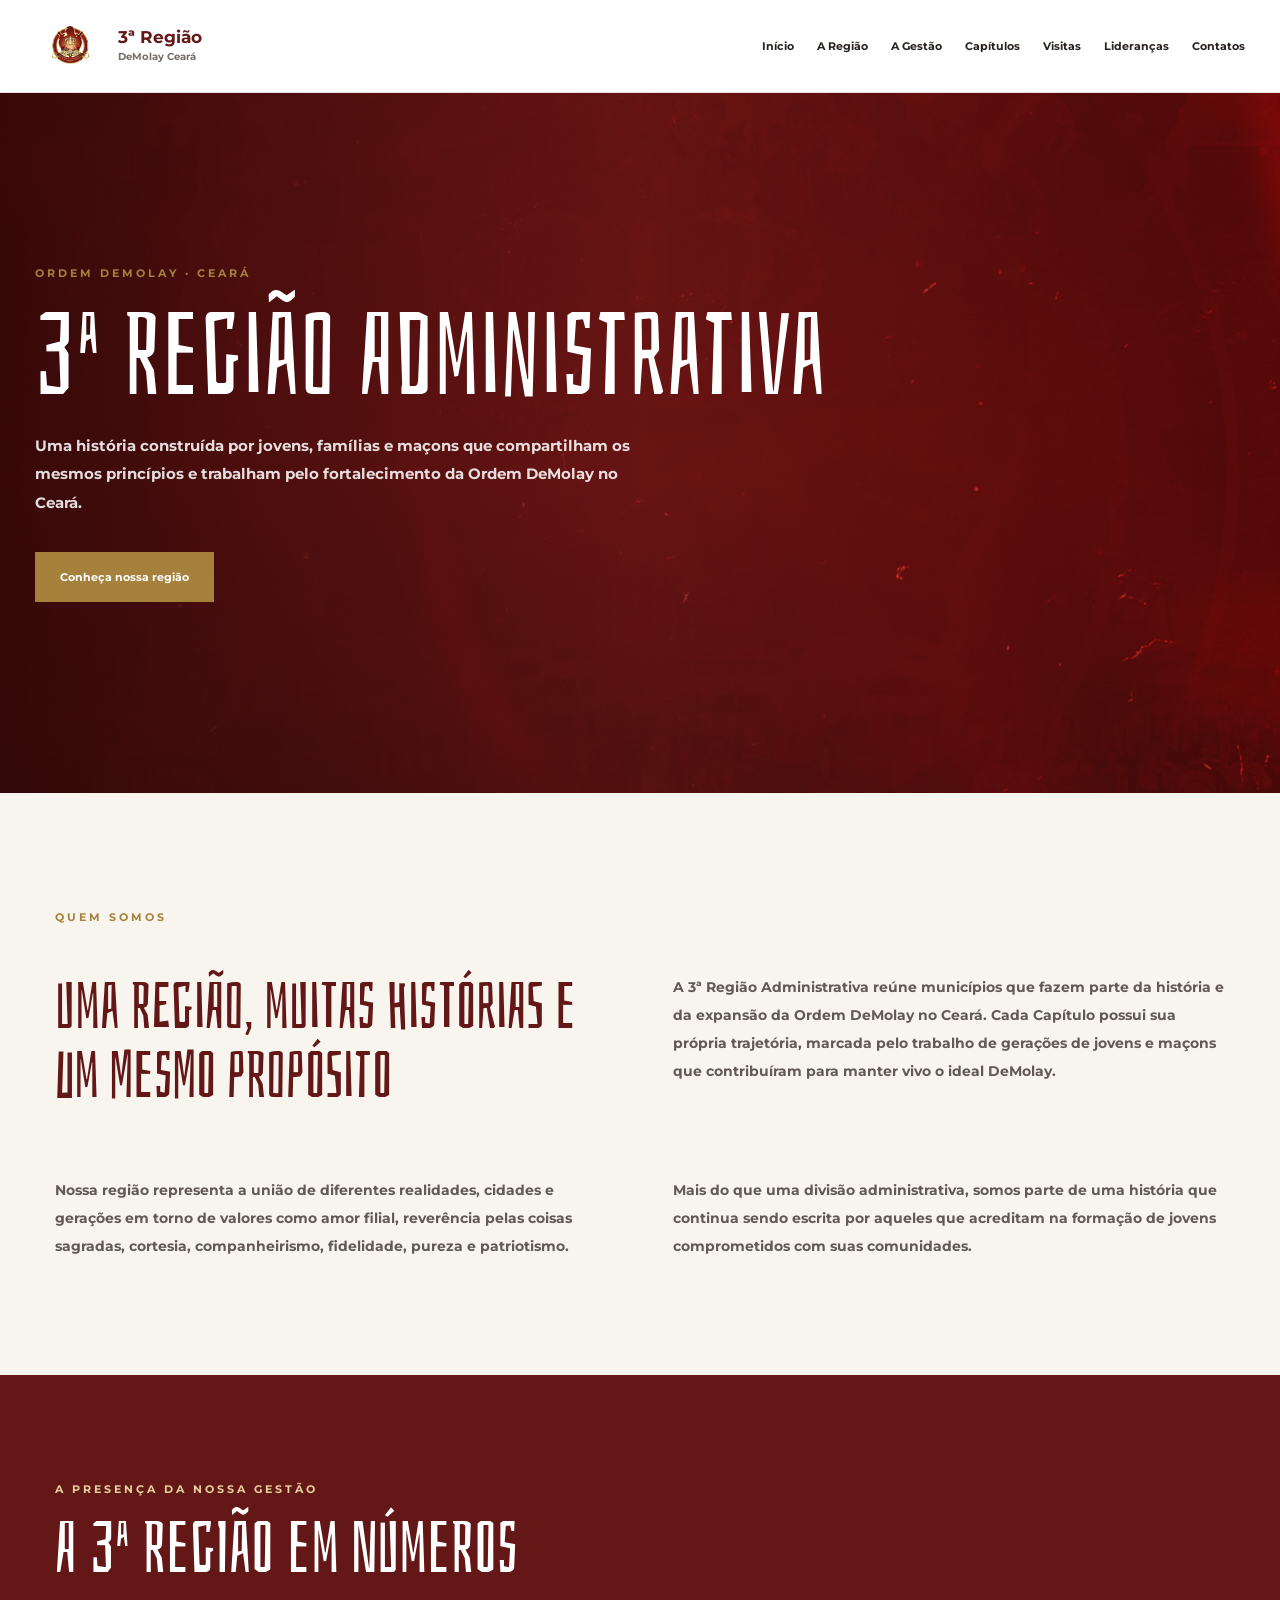
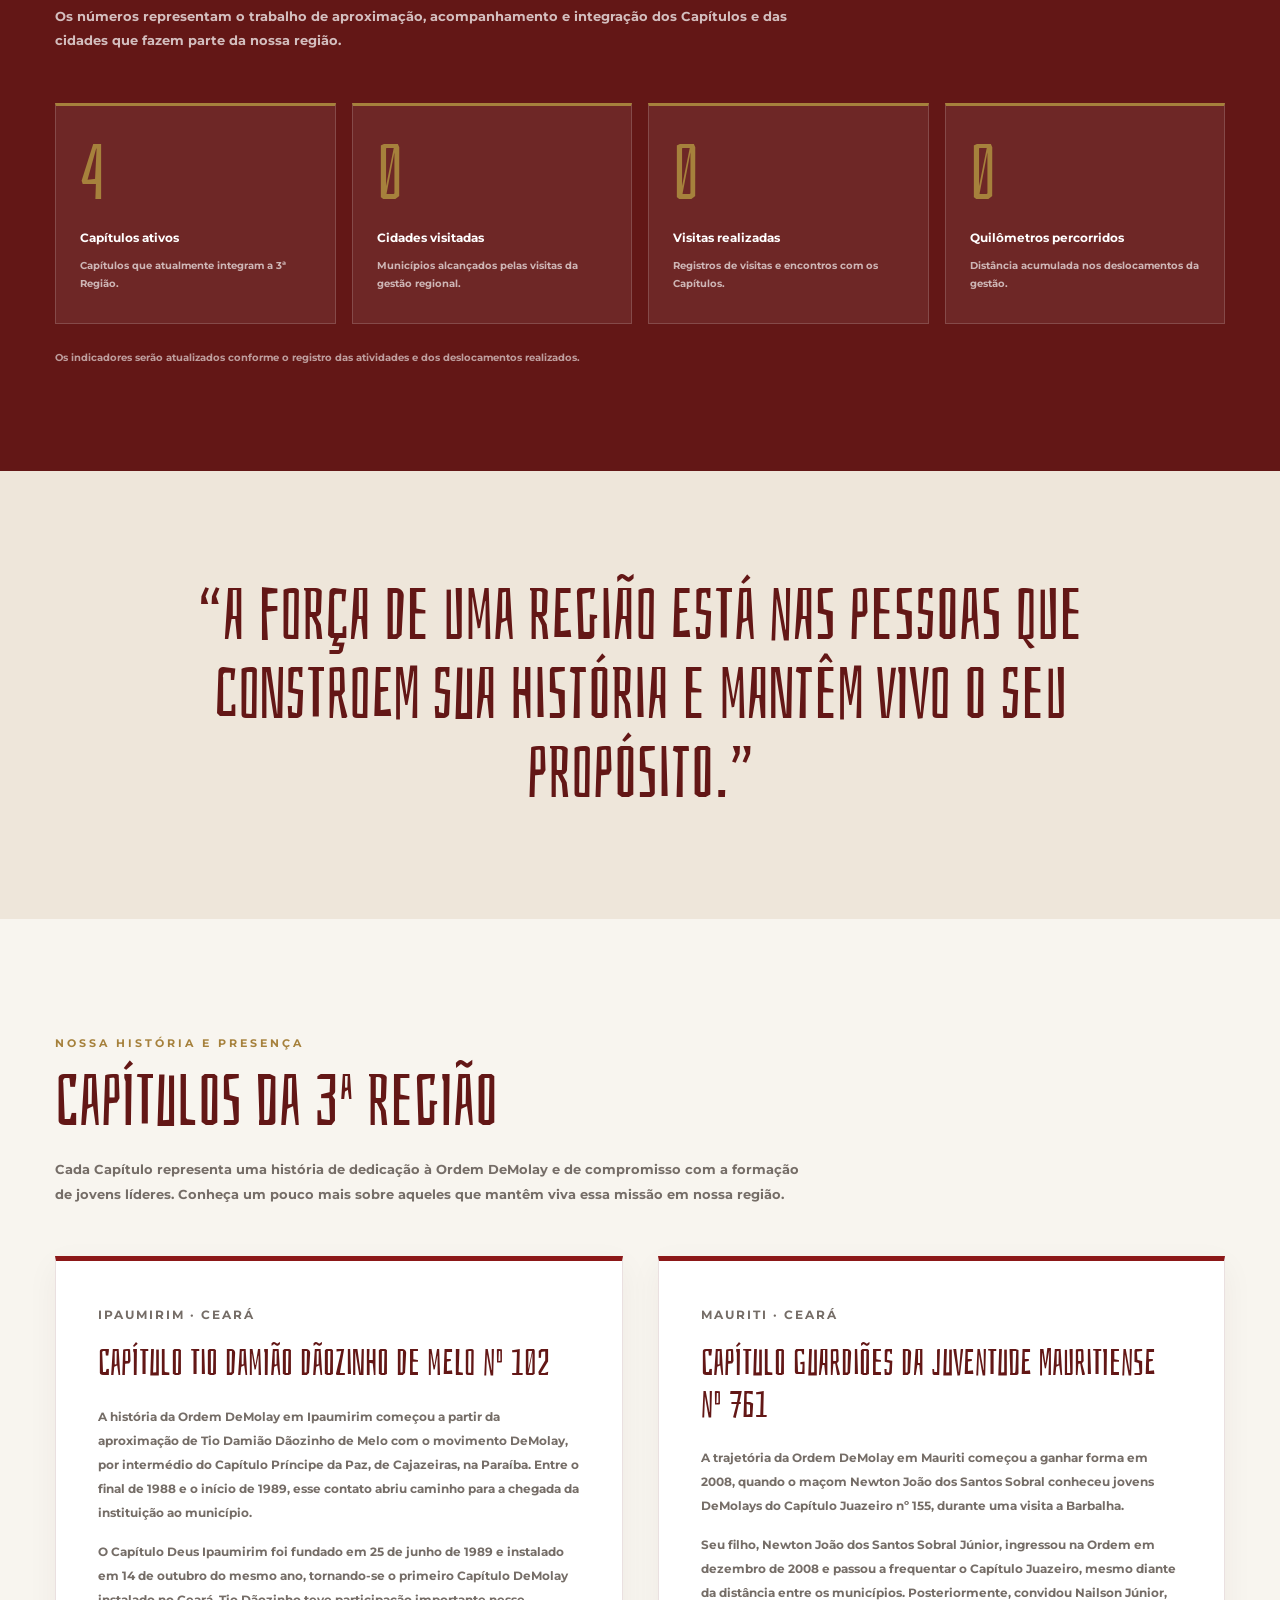
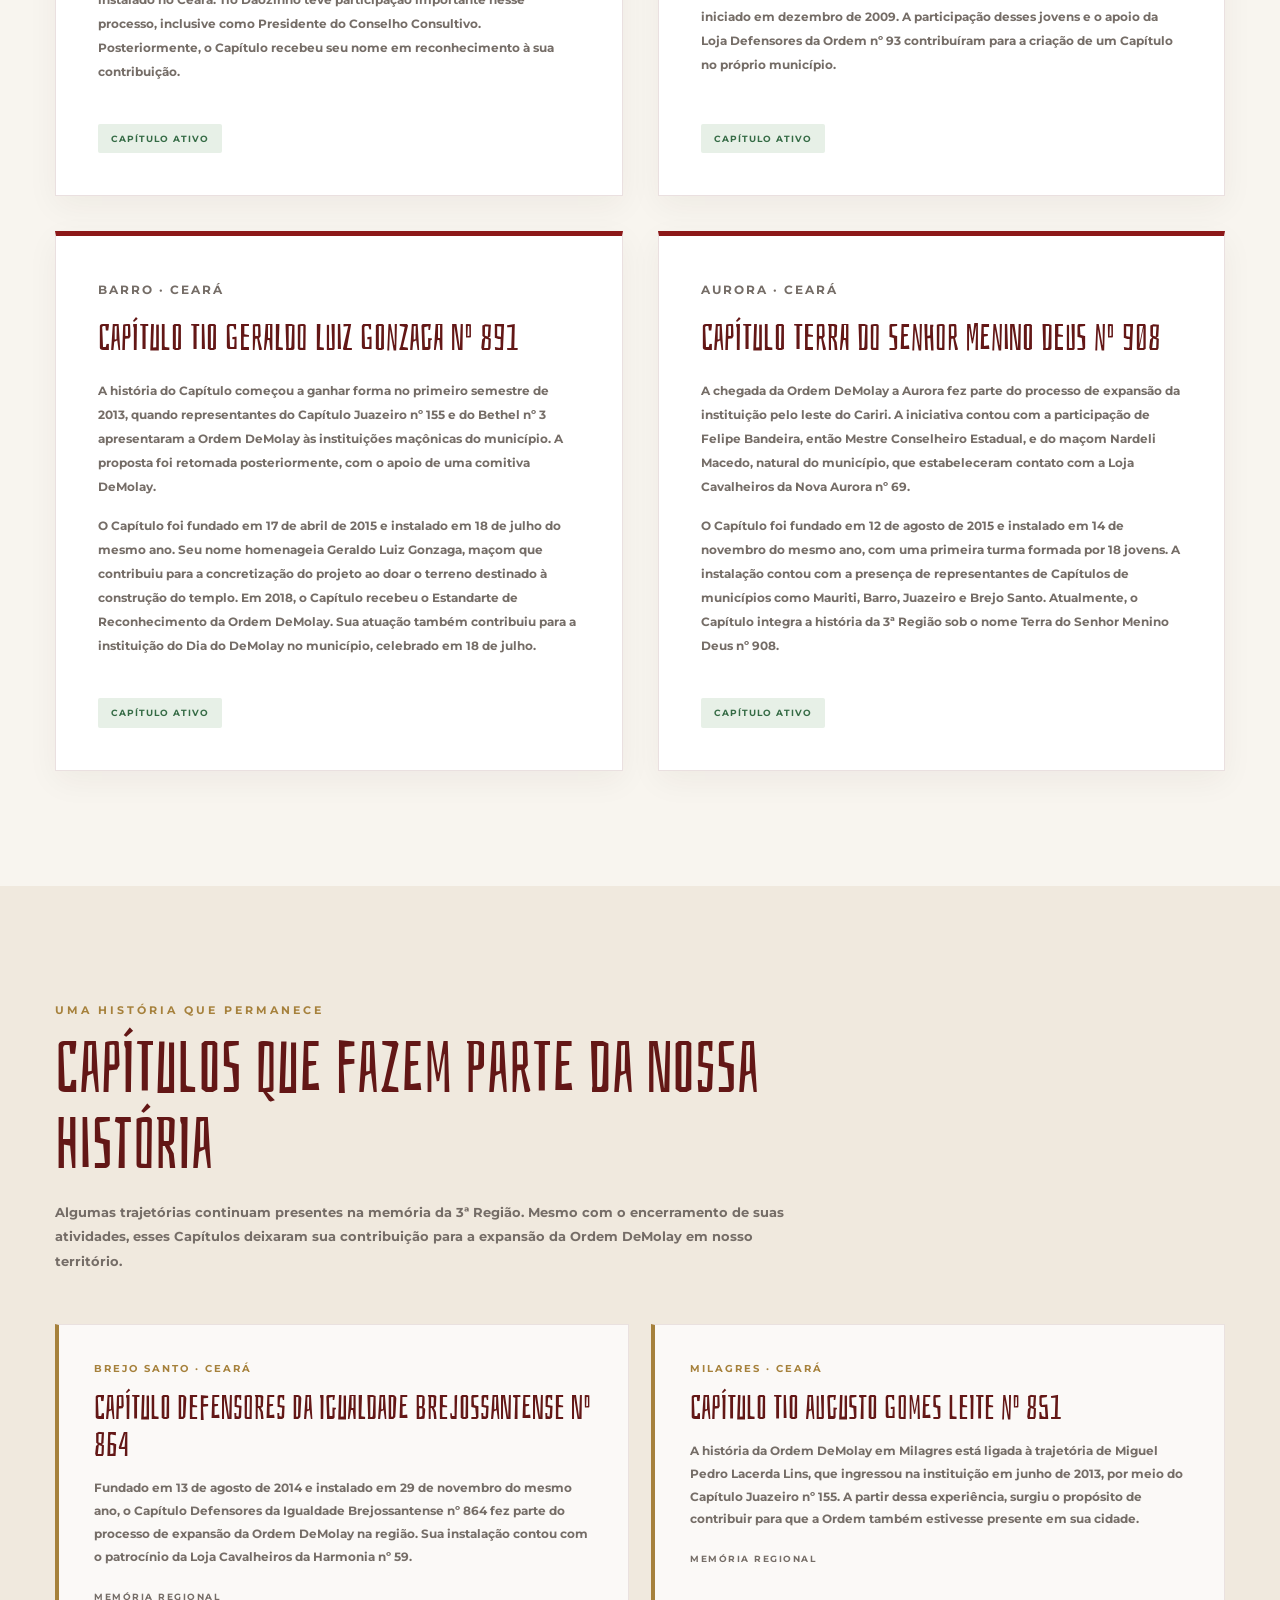
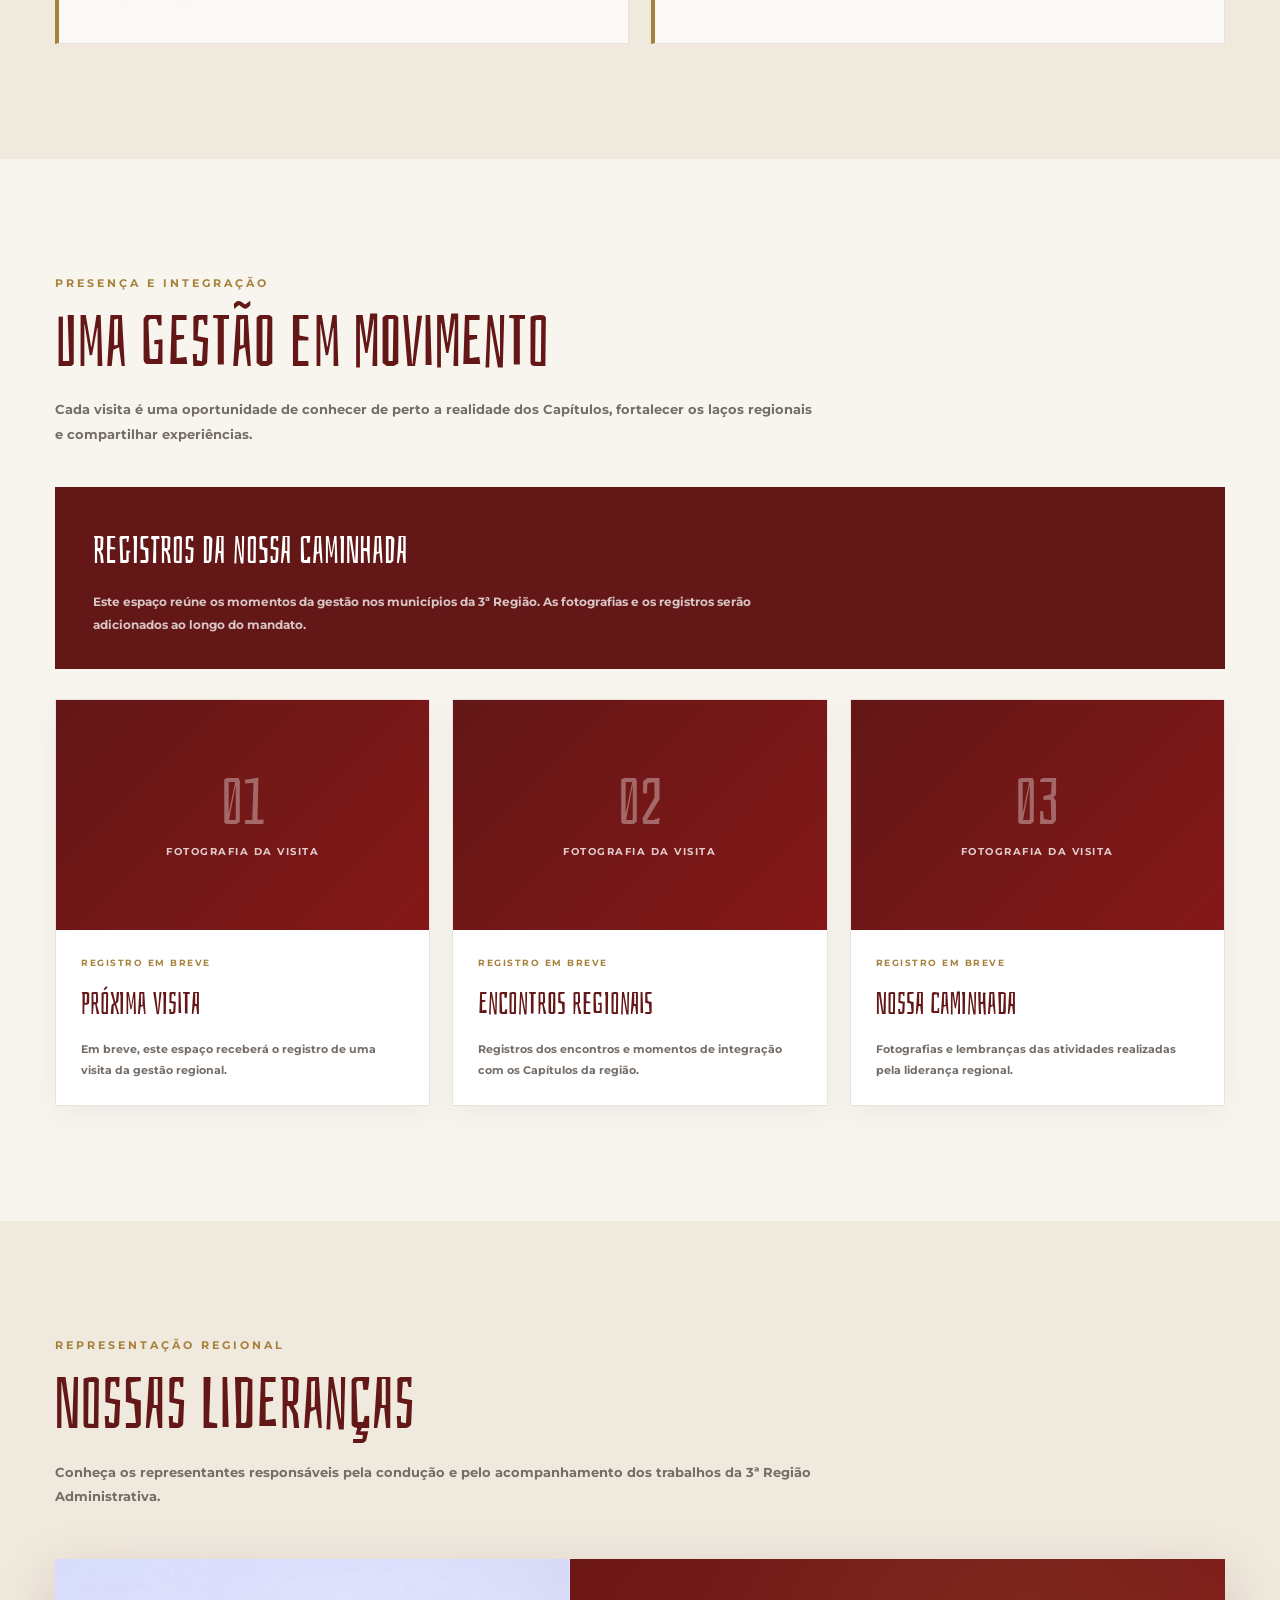
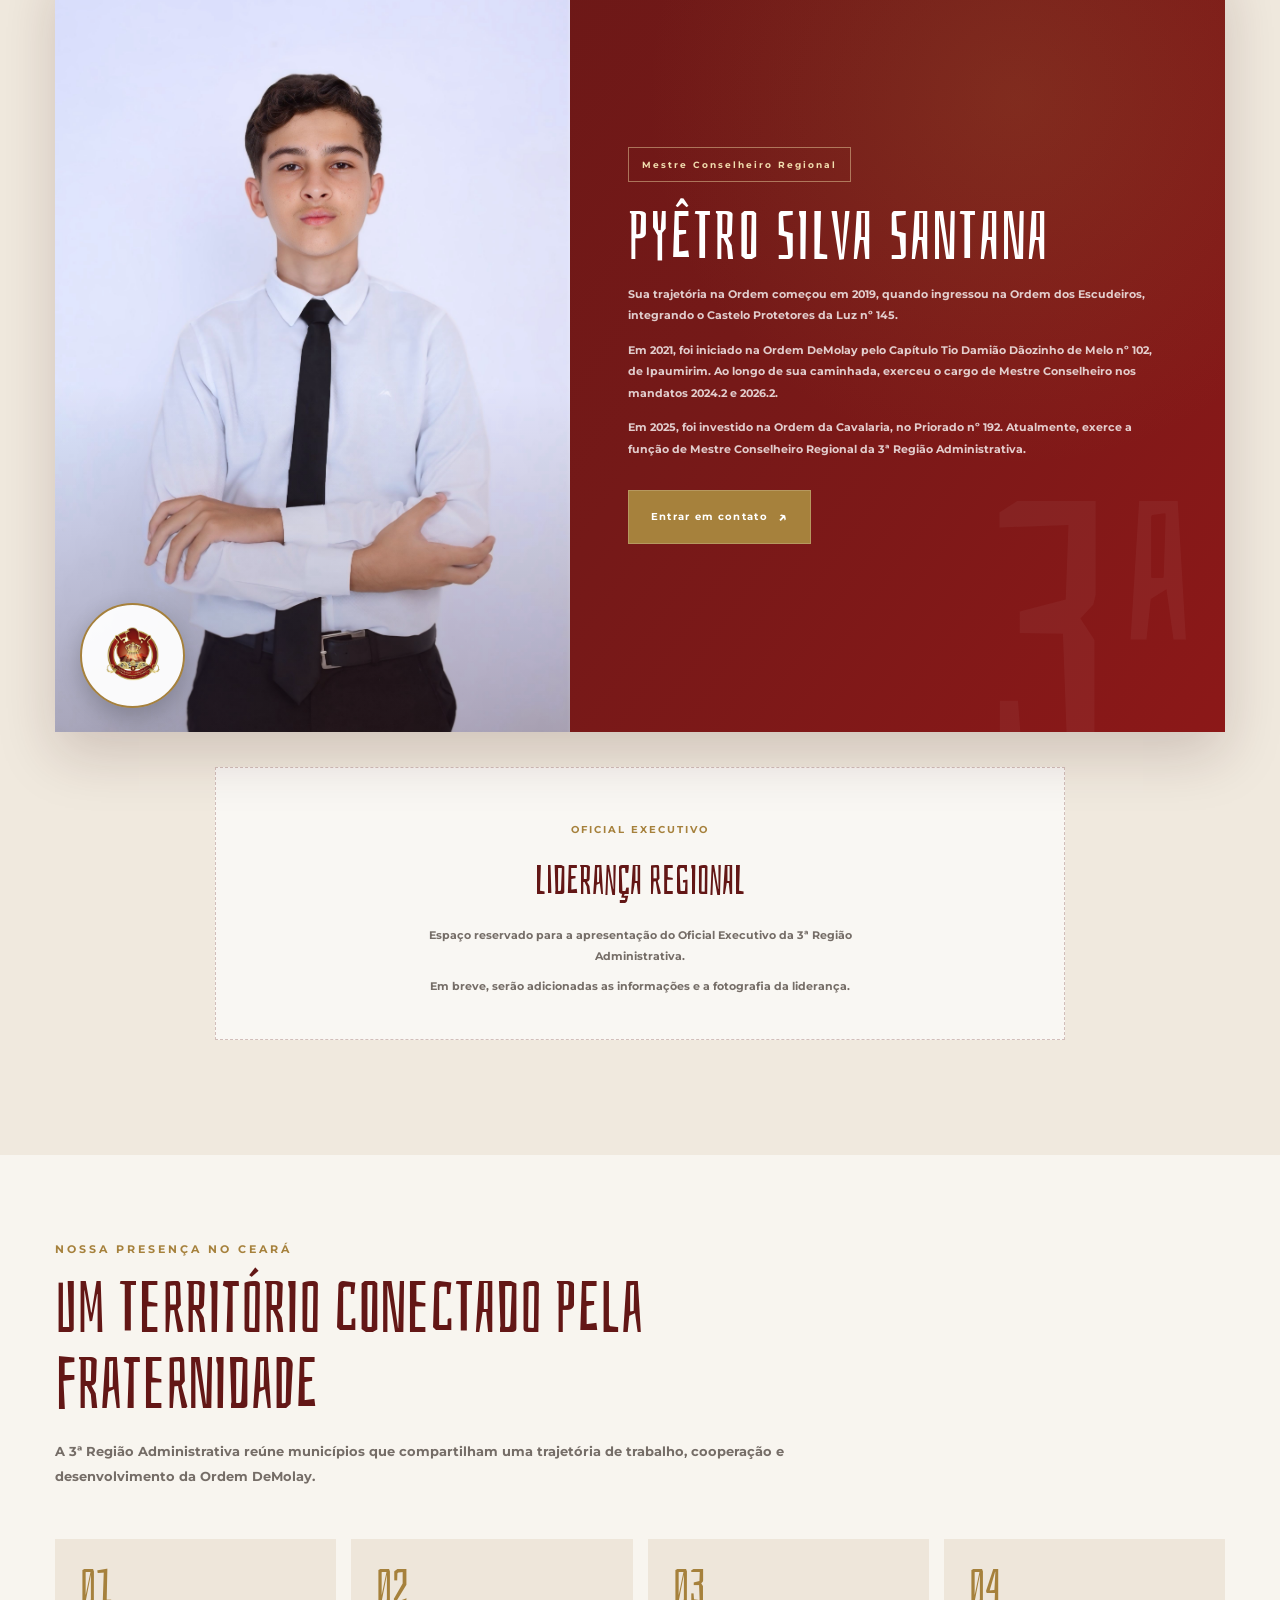
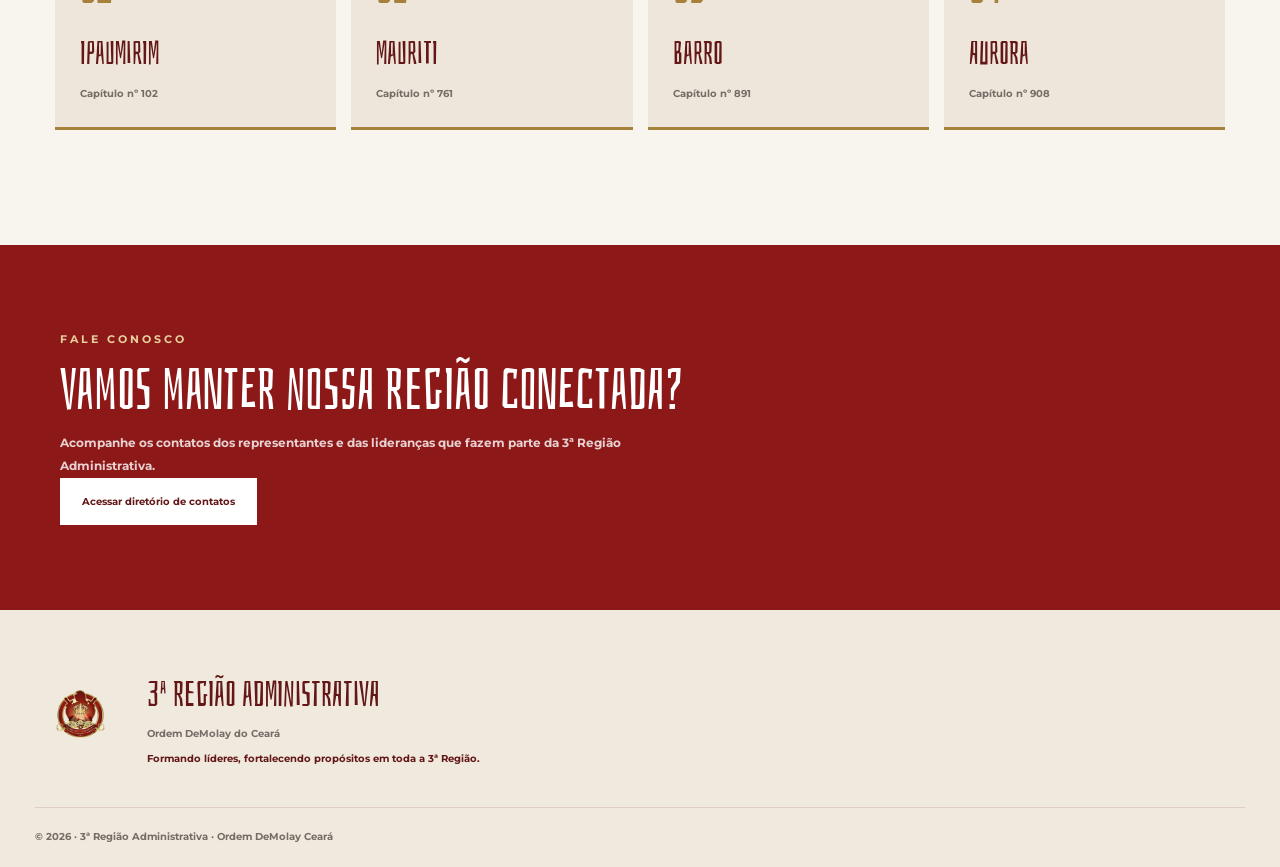
==== commit 35331321: "Update index.html" ====
--- a/index.html
+++ b/index.html
@@ -20,7 +20,6 @@
 
 <body>
 
-  <!-- MENU -->
   <header class="header">
     <div class="header-content">
 
@@ -52,9 +51,7 @@
 
   <main>
 
-    <!-- APRESENTAÇÃO -->
     <section class="hero" id="inicio">
-
       <div class="hero-content">
 
         <p class="eyebrow">Ordem DeMolay · Ceará</p>
@@ -72,13 +69,10 @@
         </a>
 
       </div>
-
-    </section>
-
-
-    <!-- SOBRE A REGIÃO -->
+    </section>
+
+
     <section class="section intro" id="regiao">
-
       <div class="intro-content">
 
         <p class="eyebrow">Quem somos</p>
@@ -108,11 +102,9 @@
         </p>
 
       </div>
-
-    </section>
-
-
-    <!-- GESTÃO EM NÚMEROS -->
+    </section>
+
+
     <section class="section management-section" id="gestao">
 
       <div class="section-heading">
@@ -129,62 +121,30 @@
 
       </div>
 
-
       <div class="stats-grid">
 
-        <!-- CAPÍTULOS -->
         <article class="stat-card">
-
           <span class="stat-number" data-target="4">0</span>
-
           <h3>Capítulos ativos</h3>
-
-          <p>
-            Capítulos que atualmente integram a 3ª Região.
-          </p>
-
-        </article>
-
-
-        <!-- CIDADES VISITADAS -->
+          <p>Capítulos que atualmente integram a 3ª Região.</p>
+        </article>
+
         <article class="stat-card">
-
           <span class="stat-number" data-target="0">0</span>
-
           <h3>Cidades visitadas</h3>
-
-          <p>
-            Municípios alcançados pelas visitas da gestão regional.
-          </p>
-
-        </article>
-
-
-        <!-- VISITAS -->
+          <p>Municípios alcançados pelas visitas da gestão regional.</p>
+        </article>
+
         <article class="stat-card">
-
           <span class="stat-number" data-target="0">0</span>
-
           <h3>Visitas realizadas</h3>
-
-          <p>
-            Registros de visitas e encontros com os Capítulos.
-          </p>
-
-        </article>
-
-
-        <!-- QUILOMETRAGEM -->
+          <p>Registros de visitas e encontros com os Capítulos.</p>
+        </article>
+
         <article class="stat-card stat-card--distance">
-
           <span class="stat-number" data-target="0">0</span>
-
           <h3>Quilômetros percorridos</h3>
-
-          <p>
-            Distância acumulada nos deslocamentos da gestão.
-          </p>
-
+          <p>Distância acumulada nos deslocamentos da gestão.</p>
         </article>
 
       </div>
@@ -197,22 +157,16 @@
     </section>
 
 
-    <!-- FRASE INSTITUCIONAL -->
     <section class="quote-section">
-
       <div class="quote-content">
-
         <p>
           “A força de uma região está nas pessoas que constroem
           sua história e mantêm vivo o seu propósito.”
         </p>
-
-      </div>
-
-    </section>
-
-
-    <!-- CAPÍTULOS ATIVOS -->
+      </div>
+    </section>
+
+
     <section class="section chapters" id="capitulos">
 
       <div class="section-heading">
@@ -230,19 +184,13 @@
 
       </div>
 
-
       <div class="chapters-grid">
 
-        <!-- IPAUMIRIM -->
         <article class="chapter-card">
-
           <div>
-
             <p class="chapter-location">Ipaumirim · Ceará</p>
 
-            <h3>
-              Capítulo Tio Damião Dãozinho de Melo nº 102
-            </h3>
+            <h3>Capítulo Tio Damião Dãozinho de Melo nº 102</h3>
 
             <p>
               A história da Ordem DeMolay em Ipaumirim começou a partir
@@ -262,24 +210,17 @@
               Consultivo. Posteriormente, o Capítulo recebeu seu nome
               em reconhecimento à sua contribuição.
             </p>
-
           </div>
 
           <span class="chapter-status">Capítulo ativo</span>
-
-        </article>
-
-
-        <!-- MAURITI -->
+        </article>
+
+
         <article class="chapter-card">
-
           <div>
-
             <p class="chapter-location">Mauriti · Ceará</p>
 
-            <h3>
-              Capítulo Guardiões da Juventude Mauritiense nº 761
-            </h3>
+            <h3>Capítulo Guardiões da Juventude Mauritiense nº 761</h3>
 
             <p>
               A trajetória da Ordem DeMolay em Mauriti começou a ganhar
@@ -298,24 +239,17 @@
               nº 93 contribuíram para a criação de um Capítulo
               no próprio município.
             </p>
-
           </div>
 
           <span class="chapter-status">Capítulo ativo</span>
-
-        </article>
-
-
-        <!-- BARRO -->
+        </article>
+
+
         <article class="chapter-card">
-
           <div>
-
             <p class="chapter-location">Barro · Ceará</p>
 
-            <h3>
-              Capítulo Tio Geraldo Luiz Gonzaga nº 891
-            </h3>
+            <h3>Capítulo Tio Geraldo Luiz Gonzaga nº 891</h3>
 
             <p>
               A história do Capítulo começou a ganhar forma no primeiro
@@ -336,24 +270,17 @@
               contribuiu para a instituição do Dia do DeMolay
               no município, celebrado em 18 de julho.
             </p>
-
           </div>
 
           <span class="chapter-status">Capítulo ativo</span>
-
-        </article>
-
-
-        <!-- AURORA -->
+        </article>
+
+
         <article class="chapter-card">
-
           <div>
-
             <p class="chapter-location">Aurora · Ceará</p>
 
-            <h3>
-              Capítulo Terra do Senhor Menino Deus nº 908
-            </h3>
+            <h3>Capítulo Terra do Senhor Menino Deus nº 908</h3>
 
             <p>
               A chegada da Ordem DeMolay a Aurora fez parte do processo
@@ -375,19 +302,15 @@
               integra a história da 3ª Região sob o nome
               Terra do Senhor Menino Deus nº 908.
             </p>
-
           </div>
 
           <span class="chapter-status">Capítulo ativo</span>
-
-        </article>
-
-      </div>
-
-    </section>
-
-
-    <!-- MEMÓRIA REGIONAL -->
+        </article>
+
+      </div>
+    </section>
+
+
     <section class="section memory-section">
 
       <div class="section-heading">
@@ -405,19 +328,13 @@
 
       </div>
 
-
       <div class="memory-grid">
 
-        <!-- BREJO SANTO -->
         <article class="memory-card">
-
           <div>
-
             <p class="chapter-location">Brejo Santo · Ceará</p>
 
-            <h3>
-              Capítulo Defensores da Igualdade Brejossantense nº 864
-            </h3>
+            <h3>Capítulo Defensores da Igualdade Brejossantense nº 864</h3>
 
             <p>
               Fundado em 13 de agosto de 2014 e instalado em
@@ -427,24 +344,17 @@
               Sua instalação contou com o patrocínio da Loja
               Cavalheiros da Harmonia nº 59.
             </p>
-
           </div>
 
           <span class="memory-status">Memória regional</span>
-
-        </article>
-
-
-        <!-- MILAGRES -->
+        </article>
+
+
         <article class="memory-card">
-
           <div>
-
             <p class="chapter-location">Milagres · Ceará</p>
 
-            <h3>
-              Capítulo Tio Augusto Gomes Leite nº 851
-            </h3>
+            <h3>Capítulo Tio Augusto Gomes Leite nº 851</h3>
 
             <p>
               A história da Ordem DeMolay em Milagres está ligada
@@ -454,19 +364,15 @@
               surgiu o propósito de contribuir para que a Ordem
               também estivesse presente em sua cidade.
             </p>
-
           </div>
 
           <span class="memory-status">Memória regional</span>
-
-        </article>
-
-      </div>
-
-    </section>
-
-
-    <!-- VISITAS -->
+        </article>
+
+      </div>
+    </section>
+
+
     <section class="section visits-section" id="visitas">
 
       <div class="section-heading">
@@ -483,9 +389,7 @@
 
       </div>
 
-
       <div class="visits-intro">
-
         <div class="visits-intro-text">
 
           <h3>Registros da nossa caminhada</h3>
@@ -497,15 +401,11 @@
           </p>
 
         </div>
-
-      </div>
-
+      </div>
 
       <div class="visits-grid">
 
-        <!-- ESPAÇO PARA FOTO 1 -->
         <article class="visit-card visit-card--empty">
-
           <div class="visit-image-placeholder">
             <span>01</span>
             <p>Fotografia da visita</p>
@@ -519,13 +419,10 @@
               de uma visita da gestão regional.
             </p>
           </div>
-
-        </article>
-
-
-        <!-- ESPAÇO PARA FOTO 2 -->
+        </article>
+
+
         <article class="visit-card visit-card--empty">
-
           <div class="visit-image-placeholder">
             <span>02</span>
             <p>Fotografia da visita</p>
@@ -539,13 +436,10 @@
               com os Capítulos da região.
             </p>
           </div>
-
-        </article>
-
-
-        <!-- ESPAÇO PARA FOTO 3 -->
+        </article>
+
+
         <article class="visit-card visit-card--empty">
-
           <div class="visit-image-placeholder">
             <span>03</span>
             <p>Fotografia da visita</p>
@@ -559,15 +453,13 @@
               realizadas pela liderança regional.
             </p>
           </div>
-
-        </article>
-
-      </div>
-
-    </section>
-
-
-    <!-- LIDERANÇAS -->
+        </article>
+
+      </div>
+    </section>
+
+
+    <!-- LIDERANÇAS REGIONAIS -->
     <section class="section leaders-section" id="liderancas">
 
       <div class="section-heading">
@@ -577,95 +469,104 @@
         <h2>Nossas lideranças</h2>
 
         <p>
-          A liderança regional é construída por pessoas que dedicam
-          parte de sua trajetória ao desenvolvimento da Ordem DeMolay
-          e ao fortalecimento dos Capítulos.
-        </p>
-
-      </div>
-
-
-      <div class="leaders-grid">
-
-        <!-- MCR -->
-        <article class="leader-card leader-card--mcr">
-
-          <div class="leader-photo">
-
-            <img
-              src="assets/Py%C3%AAtro%20Santana%20-%20MCR.jpg"
-              alt="Pyêtro Silva Santana, Mestre Conselheiro Regional"
-            >
-
-          </div>
-
-
-          <div class="leader-info">
-
-            <p class="leader-role">
-              Mestre Conselheiro Regional
-            </p>
-
-            <h3>Pyêtro Silva Santana</h3>
-
-            <span class="leader-tag">MCR · 3ª Região</span>
-
-            <p>
-              Sua trajetória na Ordem começou em 2019, quando
-              ingressou na Ordem dos Escudeiros, integrando
-              o Castelo Protetores da Luz nº 145.
-            </p>
-
-            <p>
-              Em 2021, foi iniciado na Ordem DeMolay pelo Capítulo
-              Tio Damião Dãozinho de Melo nº 102, de Ipaumirim.
-              Ao longo de sua caminhada, exerceu o cargo de
-              Mestre Conselheiro nos mandatos 2024.2 e 2026.2.
-            </p>
-
-            <p>
-              Em 2025, foi investido na Ordem da Cavalaria,
-              no Priorado nº 192. Atualmente, exerce a função
-              de Mestre Conselheiro Regional da 3ª Região
-              Administrativa.
-            </p>
-
-          </div>
-
-        </article>
-
-
-        <!-- OFICIAL EXECUTIVO -->
-        <article class="leader-card leader-placeholder">
-
-          <div class="leader-info">
-
-            <p class="leader-role">
-              Oficial Executivo
-            </p>
-
-            <h3>Liderança regional</h3>
-
-            <p>
-              Espaço reservado para a apresentação do Oficial
-              Executivo da 3ª Região Administrativa.
-            </p>
-
-            <p>
-              Em breve, serão adicionadas as informações
-              e a fotografia da liderança.
-            </p>
-
-          </div>
-
-        </article>
-
-      </div>
-
-    </section>
-
-
-    <!-- TERRITÓRIO -->
+          Conheça os representantes responsáveis pela condução
+          e pelo acompanhamento dos trabalhos da 3ª Região
+          Administrativa.
+        </p>
+
+      </div>
+
+
+      <!-- PERFIL DO MCR -->
+      <article class="mcr-feature">
+
+        <div class="mcr-feature-photo">
+
+          <img
+            src="assets/Py%C3%AAtro%20Santana%20-%20MCR.jpg"
+            alt="Pyêtro Silva Santana, Mestre Conselheiro Regional"
+          >
+
+          <img
+            class="mcr-feature-emblem"
+            src="assets/EMBLEMA%203%C2%B0%20OFICIALARIA%20-%20GCE-CE.png"
+            alt="Emblema da 3ª Região Administrativa"
+          >
+
+        </div>
+
+
+        <div class="mcr-feature-content">
+
+          <span class="mcr-feature-label">
+            Mestre Conselheiro Regional
+          </span>
+
+          <h3 class="mcr-feature-title">
+            Pyêtro Silva Santana
+          </h3>
+
+          <p class="mcr-feature-description">
+            Sua trajetória na Ordem começou em 2019, quando
+            ingressou na Ordem dos Escudeiros, integrando
+            o Castelo Protetores da Luz nº 145.
+          </p>
+
+          <p class="mcr-feature-description">
+            Em 2021, foi iniciado na Ordem DeMolay pelo Capítulo
+            Tio Damião Dãozinho de Melo nº 102, de Ipaumirim.
+            Ao longo de sua caminhada, exerceu o cargo de
+            Mestre Conselheiro nos mandatos 2024.2 e 2026.2.
+          </p>
+
+          <p class="mcr-feature-description">
+            Em 2025, foi investido na Ordem da Cavalaria,
+            no Priorado nº 192. Atualmente, exerce a função
+            de Mestre Conselheiro Regional da 3ª Região
+            Administrativa.
+          </p>
+
+          <a
+            class="mcr-feature-button"
+            href="https://wa.me/5588997177363"
+            target="_blank"
+            rel="noopener noreferrer"
+          >
+            Entrar em contato
+            <span>↗</span>
+          </a>
+
+        </div>
+
+      </article>
+
+
+      <!-- OFICIAL EXECUTIVO -->
+      <article class="leader-placeholder">
+
+        <div class="leader-info">
+
+          <p class="leader-role">Oficial Executivo</p>
+
+          <h3>Liderança regional</h3>
+
+          <p>
+            Espaço reservado para a apresentação do Oficial
+            Executivo da 3ª Região Administrativa.
+          </p>
+
+          <p>
+            Em breve, serão adicionadas as informações
+            e a fotografia da liderança.
+          </p>
+
+        </div>
+
+      </article>
+
+    </section>
+
+
     <section class="section territory" id="territorio">
 
       <div class="section-heading">
@@ -681,7 +582,6 @@
         </p>
 
       </div>
-
 
       <div class="territory-content">
 
@@ -710,11 +610,9 @@
         </div>
 
       </div>
-
-    </section>
-
-
-    <!-- CONTATO -->
+    </section>
+
+
     <section class="contact-banner">
 
       <div class="contact-content">
@@ -733,13 +631,11 @@
         </a>
 
       </div>
-
     </section>
 
   </main>
 
 
-  <!-- RODAPÉ -->
   <footer class="footer">
 
     <div class="footer-content">
@@ -763,19 +659,15 @@
 
     </div>
 
-
     <div class="footer-bottom">
-
       <p>
         © 2026 · 3ª Região Administrativa · Ordem DeMolay Ceará
       </p>
-
     </div>
 
   </footer>
 
 
-  <!-- ANIMAÇÃO DOS INDICADORES -->
   <script>
     document.addEventListener("DOMContentLoaded", () => {
 
@@ -797,7 +689,6 @@
           const elapsed = currentTime - startTime;
           const progress = Math.min(elapsed / duration, 1);
 
-          // Suaviza a animação até chegar ao valor final.
           const easedProgress = 1 - Math.pow(1 - progress, 4);
 
           const currentValue = Math.floor(
@@ -823,10 +714,8 @@
         entries.forEach(entry => {
 
           if (entry.isIntersecting) {
-
             animateCounter(entry.target);
             observer.unobserve(entry.target);
-
           }
 
         });
--- a/css/home.css
+++ b/css/home.css
@@ -5,8 +5,6 @@
    Tipografia: Bahiana + Montserrat
    ========================================================= */
 
-/* FONTES */
-
 @font-face {
   font-family: "Bahiana";
   src: url("../assets/Bahiana-Regular.ttf") format("truetype");
@@ -19,8 +17,6 @@
   font-weight: 700;
   font-display: swap;
 }
-
-/* VARIÁVEIS */
 
 :root {
   --red: #8C1818;
@@ -31,10 +27,8 @@
   --text: #282321;
   --muted: #756D67;
   --soft: #F0E9DE;
-  --border: rgba(99, 23, 22, 0.12);
-}
-
-/* CONFIGURAÇÕES GERAIS */
+  --border: rgba(99, 23, 22, 0.13);
+}
 
 * {
   margin: 0;
@@ -60,20 +54,21 @@
 }
 
 img {
+  display: block;
   max-width: 100%;
 }
 
 /* CABEÇALHO */
 
 .header {
+  position: relative;
+  z-index: 10;
   width: 100%;
   background: var(--white);
   border-bottom: 1px solid var(--border);
-  position: relative;
-  z-index: 10;
-}
-
-.header-inner {
+}
+
+.header-content {
   max-width: 1320px;
   min-height: 92px;
   margin: auto;
@@ -98,48 +93,34 @@
 }
 
 .brand span {
-  display: flex;
-  flex-direction: column;
-  line-height: 1.3;
-}
-
-.brand strong {
+  display: block;
   color: var(--wine);
-  font-size: 16px;
+  font-size: 17px;
+  font-weight: 700;
+  line-height: 1.25;
 }
 
 .brand small {
+  display: block;
   color: var(--muted);
   font-size: 10px;
 }
 
-.navigation {
+.nav {
   display: flex;
   align-items: center;
-  gap: 25px;
-}
-
-.navigation a {
-  font-size: 12px;
-  font-weight: 700;
-  transition: color 0.2s;
-}
-
-.navigation a:hover {
+  flex-wrap: wrap;
+  gap: 23px;
+}
+
+.nav a {
+  font-size: 11px;
+  font-weight: 700;
+  transition: color 0.2s ease;
+}
+
+.nav a:hover {
   color: var(--gold);
-}
-
-.navigation .nav-button {
-  padding: 11px 21px;
-  color: var(--white);
-  background: var(--wine);
-  border-radius: 3px;
-  transition: background 0.2s;
-}
-
-.navigation .nav-button:hover {
-  color: var(--white);
-  background: var(--red);
 }
 
 /* CAPA PRINCIPAL */
@@ -152,23 +133,16 @@
   overflow: hidden;
   color: var(--white);
   background:
-    linear-gradient(
-      90deg,
-      rgba(50, 8, 8, 0.94),
-      rgba(99, 23, 22, 0.78),
-      rgba(99, 23, 22, 0.30)
-    ),
+    linear-gradient(90deg, rgba(50, 8, 8, 0.94), rgba(99, 23, 22, 0.78), rgba(99, 23, 22, 0.30)),
     url("../assets/CAPA SITE DA 3.png") center/cover no-repeat;
 }
 
-.hero-overlay {
+.hero::after {
+  content: "";
   position: absolute;
   inset: 0;
-  background: linear-gradient(
-    0deg,
-    rgba(45, 10, 10, 0.35),
-    transparent 45%
-  );
+  background: linear-gradient(0deg, rgba(45, 10, 10, 0.35), transparent 45%);
+  pointer-events: none;
 }
 
 .hero-content {
@@ -189,6 +163,7 @@
 }
 
 .hero h1 {
+  max-width: 850px;
   margin: 20px 0;
   font-family: "Bahiana", Georgia, serif;
   font-size: clamp(68px, 9vw, 120px);
@@ -197,63 +172,30 @@
   letter-spacing: 1px;
 }
 
-.hero-description {
+.hero-content > p:not(.eyebrow) {
   max-width: 600px;
   color: rgba(255, 255, 255, 0.86);
   font-size: 15px;
   line-height: 1.9;
 }
 
-.hero-actions {
-  display: flex;
-  flex-wrap: wrap;
-  gap: 13px;
+.hero-button {
+  min-height: 50px;
   margin-top: 35px;
-}
-
-.button {
-  min-height: 50px;
   padding: 14px 25px;
   display: inline-flex;
   align-items: center;
   justify-content: center;
-  font-size: 11px;
-  font-weight: 700;
-  transition: 0.2s;
-}
-
-.button-primary {
   background: var(--gold);
   color: var(--white);
-}
-
-.button-primary:hover {
+  font-size: 11px;
+  font-weight: 700;
+  transition: background 0.2s ease, transform 0.2s ease;
+}
+
+.hero-button:hover {
   background: #8D6D31;
-}
-
-.button-outline {
-  border: 1px solid rgba(255, 255, 255, 0.7);
-  color: var(--white);
-}
-
-.button-outline:hover {
-  background: var(--white);
-  color: var(--wine);
-}
-
-.hero-footer {
-  position: absolute;
-  z-index: 1;
-  bottom: 0;
-  left: 0;
-  width: 100%;
-  padding: 22px 35px;
-  display: flex;
-  justify-content: space-between;
-  border-top: 1px solid rgba(255, 255, 255, 0.2);
-  color: rgba(255, 255, 255, 0.75);
-  font-size: 10px;
-  letter-spacing: 2px;
+  transform: translateY(-2px);
 }
 
 /* SEÇÕES GERAIS */
@@ -293,59 +235,90 @@
   gap: 65px;
 }
 
-.intro-content p {
+.intro-content .eyebrow {
+  grid-column: 1 / -1;
+  margin-bottom: -45px;
+}
+
+.intro-content h2 {
+  color: var(--wine);
+  font-family: "Bahiana", Georgia, serif;
+  font-size: clamp(44px, 5vw, 65px);
+  font-weight: 400;
+  line-height: 1.08;
+}
+
+.intro-content p:not(.eyebrow) {
   color: #625A55;
   font-size: 14px;
   line-height: 2;
 }
 
-/* QUILÔMETROS PERCORRIDOS */
-
-.distance-section {
-  padding: 85px 30px;
+/* GESTÃO EM NÚMEROS */
+
+.management-section {
+  max-width: none;
+  padding: 105px max(35px, calc((100% - 1170px) / 2));
   background: var(--wine);
   color: var(--white);
-  text-align: center;
-}
-
-.distance-content {
-  max-width: 1050px;
-  margin: auto;
-}
-
-.distance-heading {
-  color: rgba(255, 255, 255, 0.75);
-  font-size: 11px;
-  font-weight: 700;
-  letter-spacing: 3px;
-  text-transform: uppercase;
-}
-
-.distance-counter {
-  margin: 15px 0 5px;
-  display: flex;
-  align-items: baseline;
-  justify-content: center;
-  gap: 12px;
-}
-
-.distance-number {
+}
+
+.management-section .section-heading {
+  max-width: 760px;
+}
+
+.management-section .section-heading h2 {
+  color: var(--white);
+}
+
+.management-section .section-heading > p:last-child {
+  color: rgba(255, 255, 255, 0.72);
+}
+
+.management-section .eyebrow {
+  color: #E8CF9E;
+}
+
+.stats-grid {
+  display: grid;
+  grid-template-columns: repeat(4, minmax(0, 1fr));
+  gap: 16px;
+}
+
+.stat-card {
+  min-height: 220px;
+  padding: 30px 24px;
+  background: rgba(255, 255, 255, 0.07);
+  border: 1px solid rgba(255, 255, 255, 0.16);
+  border-top: 3px solid var(--gold);
+}
+
+.stat-number {
+  display: block;
   color: var(--gold);
   font-family: "Bahiana", Georgia, serif;
-  font-size: clamp(90px, 13vw, 150px);
+  font-size: clamp(58px, 6vw, 82px);
   line-height: 1;
 }
 
-.distance-unit {
+.stat-card h3 {
+  margin-top: 15px;
   color: var(--white);
-  font-family: "Bahiana", Georgia, serif;
-  font-size: clamp(35px, 5vw, 55px);
-}
-
-.distance-content > p:last-child {
-  margin-top: 15px;
-  color: rgba(255, 255, 255, 0.7);
   font-size: 12px;
+  font-weight: 700;
+}
+
+.stat-card p {
+  margin-top: 9px;
+  color: rgba(255, 255, 255, 0.66);
+  font-size: 10px;
+  line-height: 1.8;
+}
+
+.stats-note {
+  margin-top: 25px;
+  color: rgba(255, 255, 255, 0.58);
+  font-size: 10px;
 }
 
 /* FRASE DE DESTAQUE */
@@ -362,33 +335,13 @@
   margin: auto;
 }
 
-.quote-mark {
-  display: block;
-  color: var(--gold);
-  font-family: Georgia, serif;
-  font-size: 85px;
-  line-height: 0.9;
-}
-
-.quote-content h2 {
+.quote-content p {
   font-family: "Bahiana", Georgia, serif;
   font-size: clamp(42px, 6vw, 72px);
-  font-weight: 400;
   line-height: 1.1;
 }
 
-.quote-content p {
-  margin-top: 25px;
-  color: var(--muted);
-  font-size: 10px;
-  letter-spacing: 2px;
-}
-
 /* CAPÍTULOS ATIVOS */
-
-.chapters {
-  background: var(--cream);
-}
 
 .chapters-grid {
   display: grid;
@@ -409,7 +362,7 @@
   border: 1px solid var(--border);
   border-top: 5px solid var(--red);
   box-shadow: 0 10px 30px rgba(60, 30, 20, 0.05);
-  transition: transform 0.25s, box-shadow 0.25s;
+  transition: transform 0.25s ease, box-shadow 0.25s ease;
 }
 
 .chapter-card:hover {
@@ -457,6 +410,9 @@
 /* MEMÓRIA REGIONAL */
 
 .memory-section {
+  max-width: none;
+  padding-left: max(35px, calc((100% - 1170px) / 2));
+  padding-right: max(35px, calc((100% - 1170px) / 2));
   background: #F0E9DE;
 }
 
@@ -482,7 +438,7 @@
   line-height: 1.1;
 }
 
-.memory-card p {
+.memory-card p:not(.chapter-location) {
   color: var(--muted);
   font-size: 12px;
   line-height: 1.9;
@@ -498,142 +454,327 @@
   text-transform: uppercase;
 }
 
-/* LIDERANÇAS REGIONAIS */
-
-.leader {
+/* GALERIA DE VISITAS */
+
+.visits-section {
+  max-width: none;
+  padding-left: max(35px, calc((100% - 1170px) / 2));
+  padding-right: max(35px, calc((100% - 1170px) / 2));
   background: var(--cream);
 }
 
-.leader-card {
+.visits-intro {
+  margin: -10px 0 30px;
+  padding: 32px 38px;
+  background: var(--wine);
+  color: var(--white);
+}
+
+.visits-intro-text h3 {
+  color: var(--white);
+  font-family: "Bahiana", Georgia, serif;
+  font-size: 38px;
+  font-weight: 400;
+}
+
+.visits-intro-text p {
+  max-width: 700px;
+  margin-top: 8px;
+  color: rgba(255, 255, 255, 0.75);
+  font-size: 12px;
+  line-height: 1.9;
+}
+
+.visits-grid {
   display: grid;
-  grid-template-columns: 360px 1fr;
+  grid-template-columns: repeat(3, minmax(0, 1fr));
+  gap: 22px;
+}
+
+.visit-card {
   overflow: hidden;
   background: var(--white);
   border: 1px solid var(--border);
-  box-shadow: 0 15px 40px rgba(60, 30, 20, 0.06);
-}
-
-.leader-card--mcr {
-  border-top: 5px solid #47764E;
-}
-
-.leader-photo {
-  min-height: 440px;
-  background: #E7EDE5;
-  overflow: hidden;
-}
-
-.leader-photo img {
-  width: 100%;
-  height: 100%;
-  min-height: 440px;
-  display: block;
-  object-fit: cover;
-  object-position: center top;
-}
-
-.leader-info {
-  padding: 50px;
-  align-self: center;
-}
-
-.leader-role {
-  color: #47764E;
-  font-size: 10px;
-  font-weight: 700;
-  letter-spacing: 2px;
-  text-transform: uppercase;
-}
-
-.leader-info h3 {
-  margin: 12px 0 18px;
-  color: var(--wine);
-  font-family: "Bahiana", Georgia, serif;
-  font-size: clamp(38px, 5vw, 55px);
-  font-weight: 400;
-  line-height: 1.05;
-}
-
-.leader-info p {
-  margin-bottom: 14px;
-  color: var(--muted);
-  font-size: 12px;
-  line-height: 2;
-}
-
-.leader-tag {
-  display: inline-block;
-  margin-top: 10px;
-  padding: 8px 13px;
-  color: #356B45;
-  background: #E7F0E7;
-  font-size: 9px;
-  font-weight: 700;
-  letter-spacing: 1px;
-  text-transform: uppercase;
-}
-
-.leader-placeholder {
-  min-height: 300px;
-  padding: 45px;
+  box-shadow: 0 10px 28px rgba(60, 30, 20, 0.05);
+}
+
+.visit-image-placeholder {
+  min-height: 230px;
+  padding: 25px;
   display: flex;
   flex-direction: column;
   align-items: center;
   justify-content: center;
+  gap: 8px;
+  background:
+    linear-gradient(135deg, rgba(99, 23, 22, 0.94), rgba(140, 24, 24, 0.82)),
+    var(--wine);
+  color: var(--white);
+  text-align: center;
+}
+
+.visit-image-placeholder span {
+  color: rgba(255, 255, 255, 0.35);
+  font-family: "Bahiana", Georgia, serif;
+  font-size: 65px;
+  line-height: 1;
+}
+
+.visit-image-placeholder p {
+  color: rgba(255, 255, 255, 0.78);
+  font-size: 10px;
+  letter-spacing: 1.5px;
+  text-transform: uppercase;
+}
+
+.visit-info {
+  padding: 25px;
+}
+
+.visit-date {
+  color: var(--gold);
+  font-size: 9px;
+  font-weight: 700;
+  letter-spacing: 1.5px;
+  text-transform: uppercase;
+}
+
+.visit-info h3 {
+  margin: 8px 0;
+  color: var(--wine);
+  font-family: "Bahiana", Georgia, serif;
+  font-size: 31px;
+  font-weight: 400;
+}
+
+.visit-info p:last-child {
+  color: var(--muted);
+  font-size: 11px;
+  line-height: 1.9;
+}
+
+/* LIDERANÇAS — DESTAQUE DO MCR */
+
+.leaders-section {
+  max-width: none;
+  padding-left: max(35px, calc((100% - 1170px) / 2));
+  padding-right: max(35px, calc((100% - 1170px) / 2));
   background: #F0E9DE;
+}
+
+.mcr-feature {
+  position: relative;
+  min-height: 520px;
+  display: grid;
+  grid-template-columns: minmax(320px, 0.88fr) minmax(0, 1.12fr);
+  overflow: hidden;
+  background:
+    radial-gradient(circle at 82% 18%, rgba(166, 129, 60, 0.18), transparent 32%),
+    linear-gradient(125deg, #631716 0%, #751918 55%, #8C1818 100%);
+  box-shadow: 0 22px 55px rgba(55, 17, 15, 0.18);
+}
+
+.mcr-feature::after {
+  content: "3ª";
+  position: absolute;
+  right: 25px;
+  bottom: -115px;
+  color: rgba(255, 255, 255, 0.045);
+  font-family: "Bahiana", Georgia, serif;
+  font-size: 390px;
+  line-height: 1;
+  pointer-events: none;
+}
+
+.mcr-feature-photo {
+  position: relative;
+  min-height: 520px;
+  overflow: hidden;
+  background: #3E1715;
+}
+
+.mcr-feature-photo::after {
+  content: "";
+  position: absolute;
+  inset: 0;
+  background: linear-gradient(0deg, rgba(39, 9, 8, 0.25), transparent 45%);
+  pointer-events: none;
+}
+
+.mcr-feature-photo > img:first-child {
+  width: 100%;
+  height: 100%;
+  min-height: 520px;
+  object-fit: cover;
+  object-position: center 20%;
+}
+
+.mcr-feature-emblem {
+  position: absolute;
+  z-index: 2;
+  left: 25px;
+  bottom: 24px;
+  width: 105px;
+  height: 105px;
+  padding: 9px;
+  object-fit: contain;
+  background: rgba(255, 255, 255, 0.94);
+  border: 2px solid var(--gold);
+  border-radius: 50%;
+  box-shadow: 0 8px 25px rgba(0, 0, 0, 0.22);
+}
+
+.mcr-feature-content {
+  position: relative;
+  z-index: 1;
+  align-self: center;
+  padding: 62px 58px;
+  color: var(--white);
+}
+
+.mcr-feature-label {
+  display: inline-block;
+  padding: 9px 13px;
+  color: #F1DDAF;
+  border: 1px solid rgba(232, 207, 158, 0.5);
+  font-size: 9px;
+  font-weight: 700;
+  letter-spacing: 2px;
+}
+
+.mcr-feature-content h3 {
+  margin: 22px 0 4px;
+  color: var(--white);
+  font-family: "Bahiana", Georgia, serif;
+  font-size: clamp(48px, 5.3vw, 75px);
+  font-weight: 400;
+  line-height: 0.98;
+}
+
+.mcr-feature-title {
+  margin-bottom: 25px;
+  color: #E8CF9E;
+  font-size: 11px;
+  font-weight: 700;
+  letter-spacing: 2px;
+  text-transform: uppercase;
+}
+
+.mcr-feature-description {
+  position: relative;
+  z-index: 1;
+  margin-top: 13px;
+  color: rgba(255, 255, 255, 0.78);
+  font-size: 11px;
+  line-height: 1.95;
+}
+
+.mcr-feature-button {
+  position: relative;
+  z-index: 2;
+  min-height: 48px;
+  width: fit-content;
+  margin-top: 30px;
+  padding: 13px 22px;
+  display: inline-flex;
+  align-items: center;
+  justify-content: center;
+  gap: 10px;
+  background: var(--gold);
+  color: var(--white);
+  border: 1px solid rgba(255, 255, 255, 0.18);
+  font-size: 10px;
+  font-weight: 700;
+  letter-spacing: 1.3px;
+  transition: background 0.2s ease, transform 0.2s ease;
+}
+
+.mcr-feature-button:hover {
+  background: #8D6D31;
+  transform: translateY(-2px);
+}
+
+.mcr-feature-button span {
+  font-size: 15px;
+}
+
+/* OFICIAL EXECUTIVO */
+
+.leader-placeholder {
+  max-width: 850px;
+  min-height: 260px;
+  margin: 35px auto 0;
+  padding: 42px;
+  display: flex;
+  align-items: center;
+  justify-content: center;
+  background: rgba(255, 255, 255, 0.65);
   border: 1px dashed rgba(99, 23, 22, 0.25);
   text-align: center;
 }
 
+.leader-placeholder .leader-role {
+  color: var(--gold);
+  font-size: 10px;
+  font-weight: 700;
+  letter-spacing: 2px;
+  text-transform: uppercase;
+}
+
 .leader-placeholder h3 {
+  margin-top: 8px;
   color: var(--wine);
   font-family: "Bahiana", Georgia, serif;
-  font-size: 36px;
+  font-size: 40px;
   font-weight: 400;
 }
 
 .leader-placeholder p {
-  max-width: 430px;
-  margin-top: 12px;
+  max-width: 480px;
+  margin: 10px auto 0;
   color: var(--muted);
-  font-size: 12px;
+  font-size: 11px;
+  line-height: 1.9;
 }
 
 /* TERRITÓRIO */
 
 .territory {
-  padding-top: 65px;
+  padding-top: 85px;
 }
 
 .territory-content {
-  min-height: 270px;
-  padding: 50px;
-  display: flex;
-  align-items: center;
-  gap: 55px;
+  display: grid;
+  grid-template-columns: repeat(4, minmax(0, 1fr));
+  gap: 15px;
+}
+
+.territory-item {
+  min-height: 190px;
+  padding: 25px;
   background: #EEE6DA;
-}
-
-.territory-number {
+  border-bottom: 3px solid var(--gold);
+}
+
+.territory-item span {
   color: var(--gold);
   font-family: "Bahiana", Georgia, serif;
-  font-size: 155px;
+  font-size: 48px;
   line-height: 1;
 }
 
-.territory-content h3 {
+.territory-item h3 {
+  margin-top: 15px;
   color: var(--wine);
   font-family: "Bahiana", Georgia, serif;
-  font-size: 42px;
+  font-size: 32px;
   font-weight: 400;
 }
 
-.territory-content p {
-  max-width: 650px;
-  margin-top: 10px;
+.territory-item p {
+  margin-top: 4px;
   color: var(--muted);
-  font-size: 13px;
-  line-height: 1.9;
+  font-size: 10px;
 }
 
 /* CONTATO */
@@ -667,14 +808,22 @@
   line-height: 1.9;
 }
 
-.button-light {
+.contact-button {
   flex-shrink: 0;
+  padding: 15px 22px;
+  display: inline-flex;
+  align-items: center;
+  justify-content: center;
   background: var(--white);
   color: var(--wine);
-}
-
-.button-light:hover {
+  font-size: 10px;
+  font-weight: 700;
+  transition: background 0.2s ease, transform 0.2s ease;
+}
+
+.contact-button:hover {
   background: #F0E4D2;
+  transform: translateY(-2px);
 }
 
 /* RODAPÉ */
@@ -684,7 +833,7 @@
   background: #F0E9DE;
 }
 
-.footer-main {
+.footer-content {
   max-width: 1240px;
   margin: auto;
   display: flex;
@@ -692,31 +841,35 @@
   gap: 22px;
 }
 
-.footer-main img {
+.footer-content > img {
   width: 90px;
   height: 75px;
   object-fit: contain;
 }
 
-.footer-main h2 {
+.footer-text h3 {
   color: var(--wine);
   font-family: "Bahiana", Georgia, serif;
   font-size: 35px;
   font-weight: 400;
 }
 
-.footer-main p {
+.footer-text p {
   color: var(--muted);
   font-size: 10px;
+}
+
+.footer-text .footer-phrase {
+  margin-top: 8px;
+  color: var(--wine);
+  font-size: 10px;
+  font-weight: 700;
 }
 
 .footer-bottom {
   max-width: 1240px;
   margin: 40px auto 0;
   padding-top: 20px;
-  display: flex;
-  justify-content: space-between;
-  gap: 15px;
   border-top: 1px solid var(--border);
   color: var(--muted);
   font-size: 10px;
@@ -724,54 +877,57 @@
 
 /* TABLETS */
 
-@media (max-width: 900px) {
-  .header-inner {
+@media (max-width: 1000px) {
+  .header-content {
     padding: 15px 22px;
   }
 
-  .navigation {
-    gap: 15px;
-  }
-
-  .navigation a {
+  .nav {
+    gap: 13px;
+  }
+
+  .nav a {
     font-size: 10px;
   }
 
-  .hero {
-    min-height: 620px;
-  }
-
-  .section {
-    padding: 90px 28px;
-  }
-
-  .leader-card {
-    grid-template-columns: 290px 1fr;
-  }
-
-  .leader-info {
-    padding: 35px;
-  }
-
-  .leader-photo,
-  .leader-photo img {
-    min-height: 400px;
+  .stats-grid {
+    grid-template-columns: repeat(2, minmax(0, 1fr));
+  }
+
+  .mcr-feature {
+    grid-template-columns: minmax(270px, 0.85fr) minmax(0, 1.15fr);
+  }
+
+  .mcr-feature-content {
+    padding: 42px 35px;
+  }
+
+  .mcr-feature-photo,
+  .mcr-feature-photo > img:first-child {
+    min-height: 480px;
+  }
+
+  .mcr-feature-content h3 {
+    font-size: 55px;
+  }
+
+  .territory-content {
+    grid-template-columns: repeat(2, minmax(0, 1fr));
   }
 }
 
 /* CELULARES E TELAS MENORES */
 
 @media (max-width: 700px) {
-  .header-inner {
+  .header-content {
     flex-direction: column;
     padding: 17px 18px;
     gap: 18px;
   }
 
-  .navigation {
+  .nav {
     width: 100%;
     justify-content: center;
-    flex-wrap: wrap;
     gap: 12px 18px;
   }
 
@@ -781,17 +937,11 @@
   }
 
   .hero-content {
-    padding: 75px 24px 110px;
-  }
-
-  .hero-description {
+    padding: 75px 24px 90px;
+  }
+
+  .hero-content > p:not(.eyebrow) {
     font-size: 13px;
-  }
-
-  .hero-footer {
-    padding: 16px 20px;
-    font-size: 8px;
-    letter-spacing: 1px;
   }
 
   .section {
@@ -807,15 +957,38 @@
     gap: 20px;
   }
 
-  .distance-section {
-    padding: 70px 22px;
+  .intro-content .eyebrow {
+    margin-bottom: -10px;
+  }
+
+  .management-section,
+  .memory-section,
+  .visits-section,
+  .leaders-section {
+    padding: 75px 22px;
+  }
+
+  .stats-grid {
+    grid-template-columns: 1fr 1fr;
+    gap: 12px;
+  }
+
+  .stat-card {
+    min-height: 190px;
+    padding: 22px 17px;
+  }
+
+  .stat-number {
+    font-size: 60px;
   }
 
   .quote-section {
     padding: 75px 22px;
   }
 
-  .chapters-grid {
+  .chapters-grid,
+  .memory-grid,
+  .visits-grid {
     grid-template-columns: 1fr;
     row-gap: 24px;
   }
@@ -825,45 +998,61 @@
     padding: 30px;
   }
 
-  .memory-grid {
+  .visits-intro {
+    padding: 27px;
+  }
+
+  .visit-image-placeholder {
+    min-height: 210px;
+  }
+
+  .mcr-feature {
     grid-template-columns: 1fr;
   }
 
-  .leader-card {
-    grid-template-columns: 1fr;
-  }
-
-  .leader-photo {
-    min-height: 350px;
-    max-height: 480px;
-  }
-
-  .leader-photo img {
-    min-height: 350px;
-    max-height: 480px;
-  }
-
-  .leader-info {
-    padding: 30px;
+  .mcr-feature-photo {
+    min-height: 390px;
+    max-height: 500px;
+  }
+
+  .mcr-feature-photo > img:first-child {
+    min-height: 390px;
+    max-height: 500px;
+    object-position: center 18%;
+  }
+
+  .mcr-feature-emblem {
+    width: 85px;
+    height: 85px;
+    left: 18px;
+    bottom: 18px;
+  }
+
+  .mcr-feature-content {
+    padding: 38px 28px 42px;
+  }
+
+  .mcr-feature-content h3 {
+    font-size: clamp(48px, 12vw, 65px);
+  }
+
+  .mcr-feature::after {
+    right: -5px;
+    bottom: -65px;
+    font-size: 250px;
   }
 
   .leader-placeholder {
-    padding: 35px 25px;
+    padding: 32px 22px;
   }
 
   .territory-content {
-    padding: 30px;
-    flex-direction: column;
-    align-items: flex-start;
-    gap: 12px;
-  }
-
-  .territory-number {
-    font-size: 110px;
-  }
-
-  .territory-content h3 {
-    font-size: 35px;
+    grid-template-columns: 1fr 1fr;
+  }
+
+  .territory-item {
+    min-height: 160px;
+    padding: 20px;
   }
 
   .contact-banner {
@@ -875,11 +1064,6 @@
   .footer {
     padding: 40px 22px 20px;
   }
-
-  .footer-bottom {
-    flex-direction: column;
-    gap: 8px;
-  }
 }
 
 /* CELULARES PEQUENOS */
@@ -890,15 +1074,15 @@
     height: 52px;
   }
 
-  .brand strong {
+  .brand span {
     font-size: 14px;
   }
 
-  .navigation {
+  .nav {
     gap: 10px 13px;
   }
 
-  .navigation a {
+  .nav a {
     font-size: 9px;
   }
 
@@ -906,21 +1090,12 @@
     font-size: 65px;
   }
 
-  .hero-footer {
-    font-size: 7px;
-    padding: 13px 15px;
-  }
-
-  .distance-counter {
-    gap: 7px;
-  }
-
-  .distance-number {
-    font-size: 85px;
-  }
-
-  .distance-unit {
-    font-size: 32px;
+  .stats-grid {
+    grid-template-columns: 1fr;
+  }
+
+  .stat-card {
+    min-height: 160px;
   }
 
   .chapter-card h3,
@@ -928,24 +1103,43 @@
     font-size: 30px;
   }
 
-  .leader-info h3 {
-    font-size: 40px;
-  }
-
-  .territory-number {
-    font-size: 90px;
+  .mcr-feature-photo,
+  .mcr-feature-photo > img:first-child {
+    min-height: 340px;
+  }
+
+  .mcr-feature-content {
+    padding: 32px 22px 36px;
+  }
+
+  .mcr-feature-label {
+    font-size: 8px;
+    letter-spacing: 1.2px;
+  }
+
+  .mcr-feature-content h3 {
+    font-size: 46px;
+  }
+
+  .territory-content {
+    grid-template-columns: 1fr;
   }
 
   .contact-banner h2 {
     font-size: 40px;
   }
 
-  .footer-main img {
+  .footer-content {
+    align-items: flex-start;
+    gap: 14px;
+  }
+
+  .footer-content > img {
     width: 65px;
     height: 60px;
   }
 
-  .footer-main h2 {
+  .footer-text h3 {
     font-size: 28px;
   }
 }
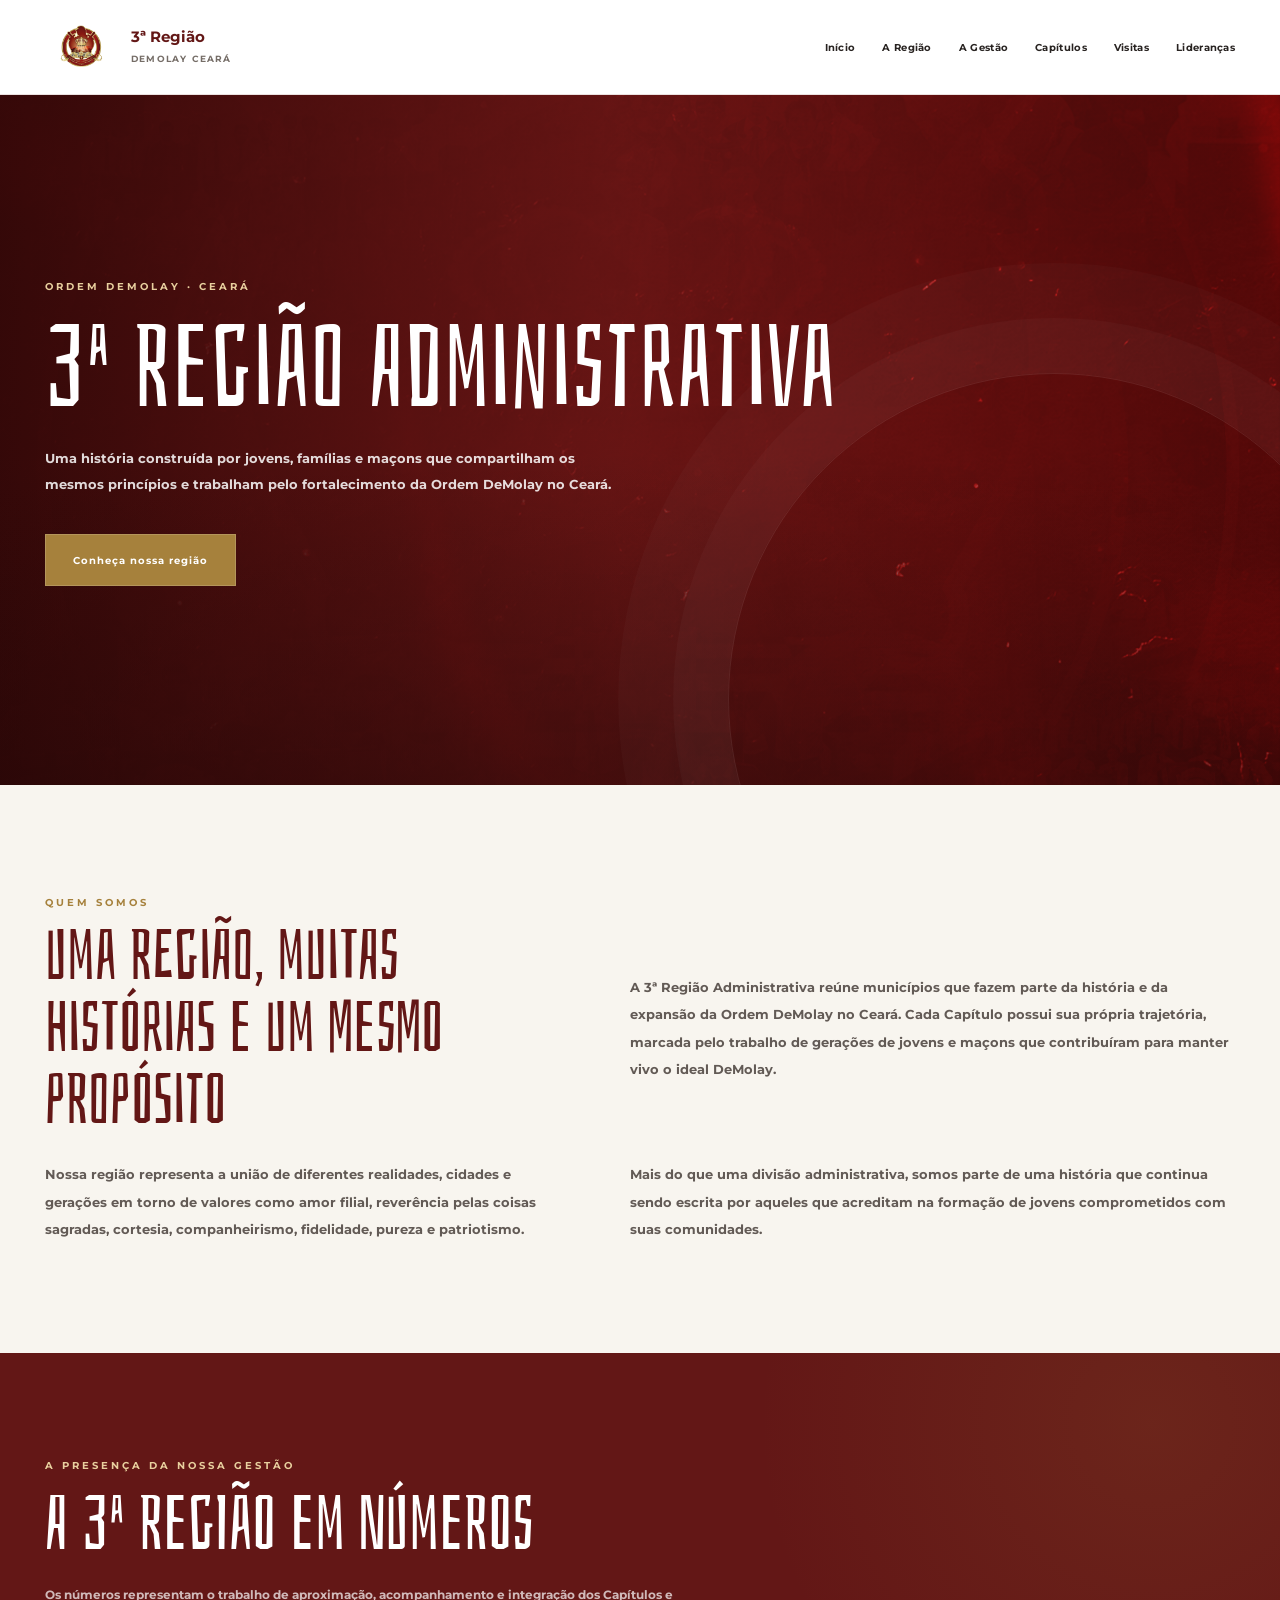
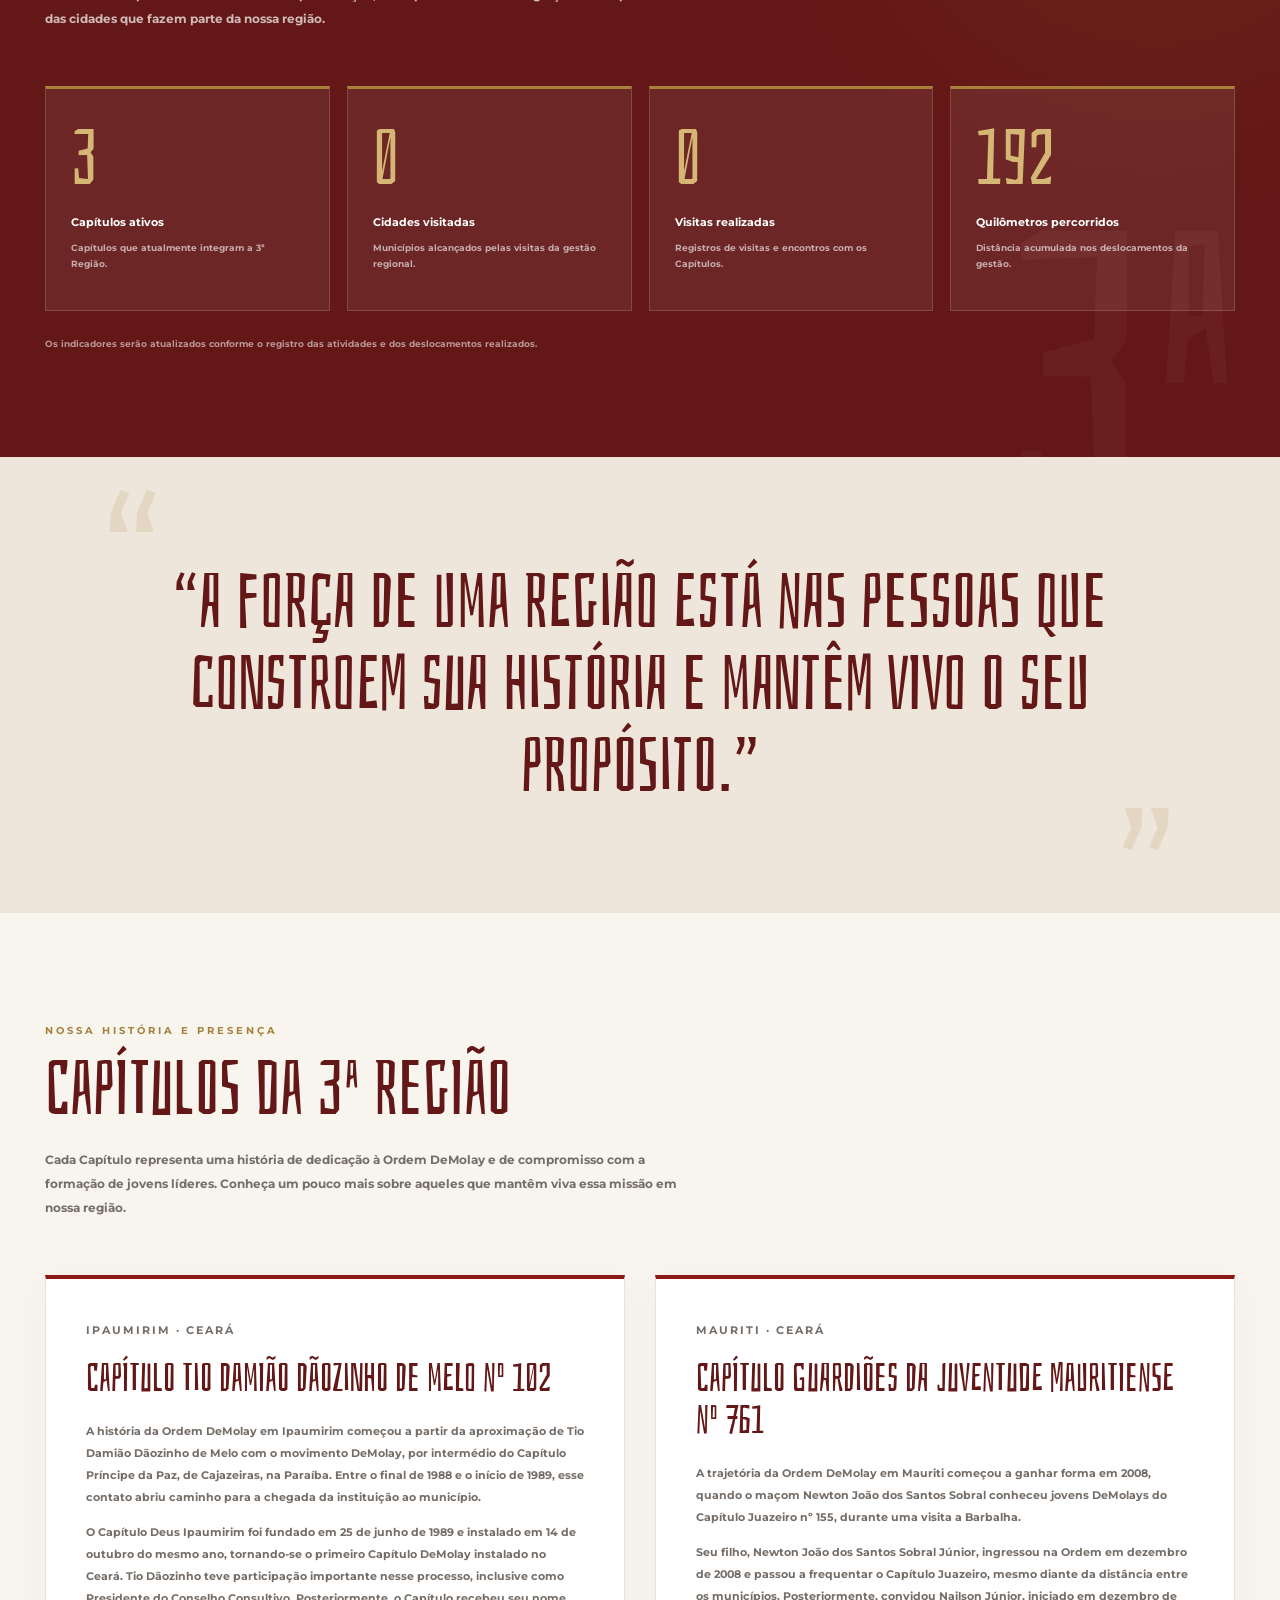
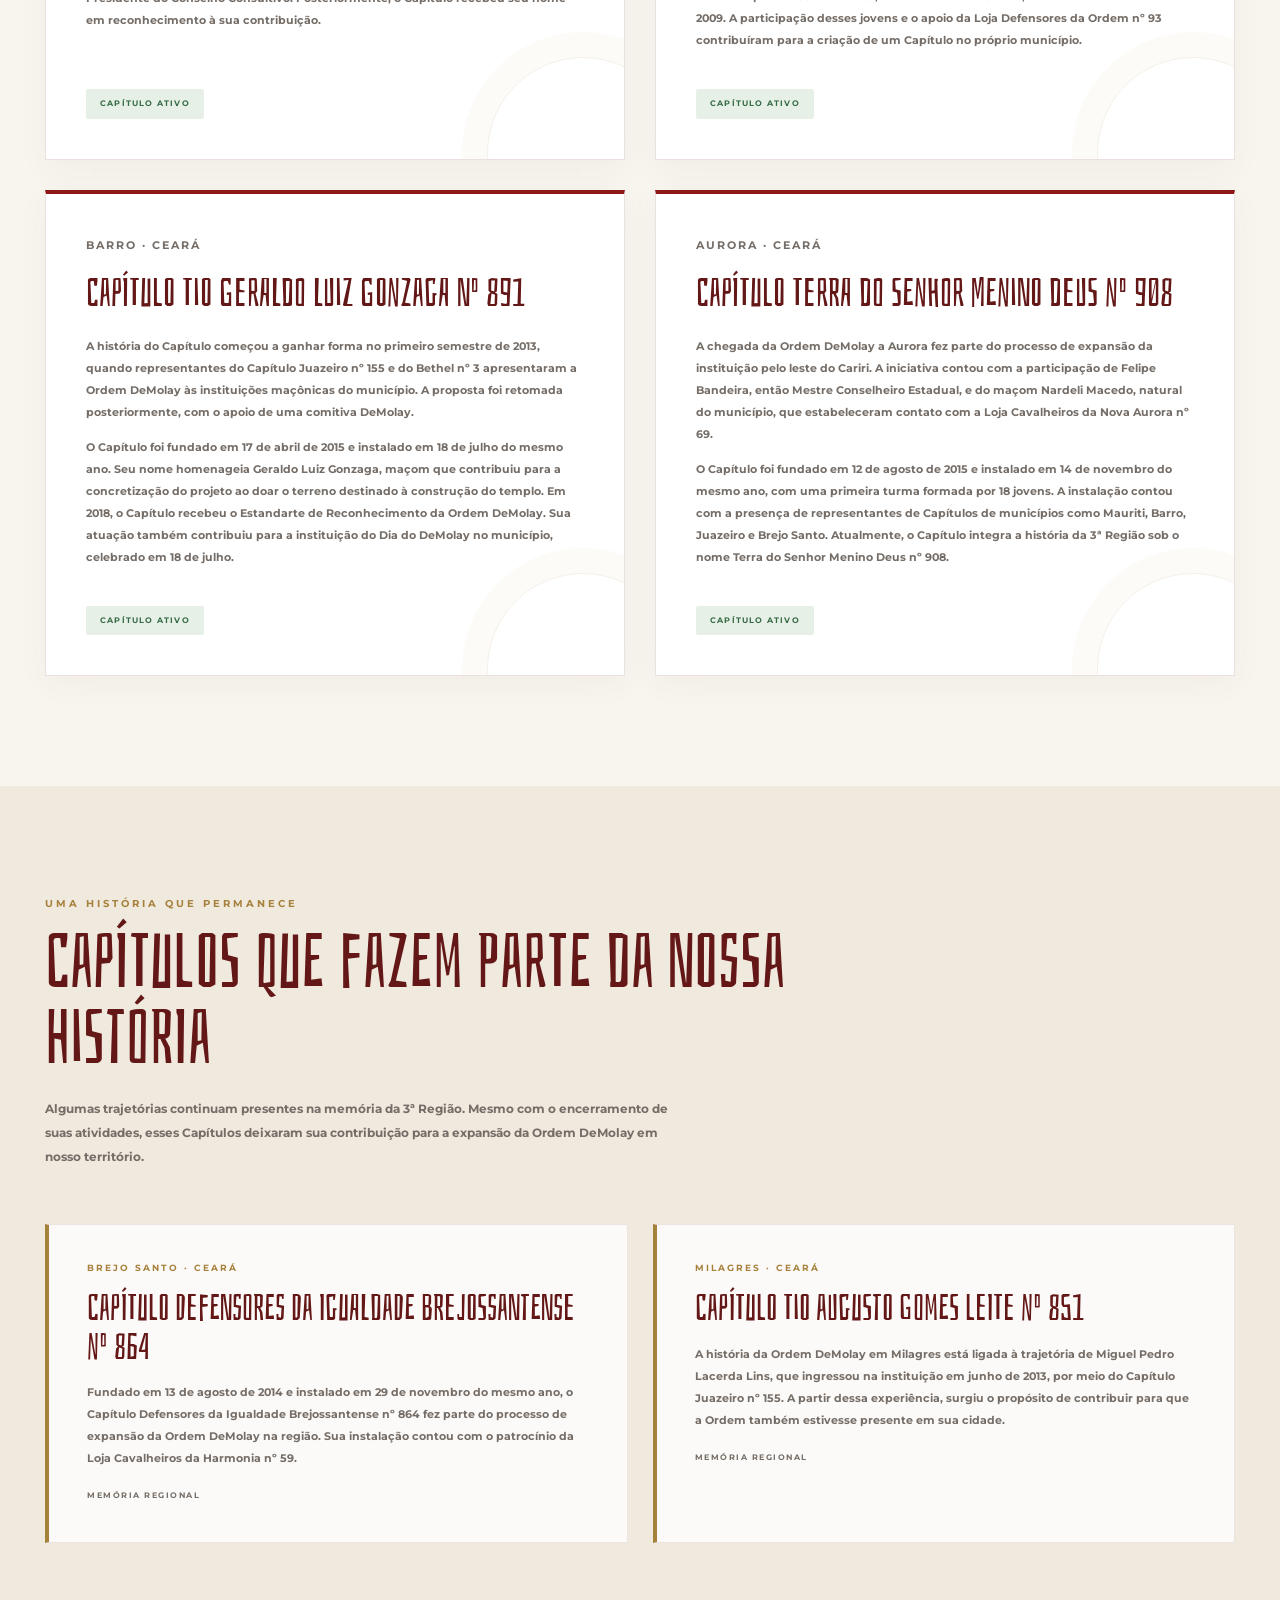
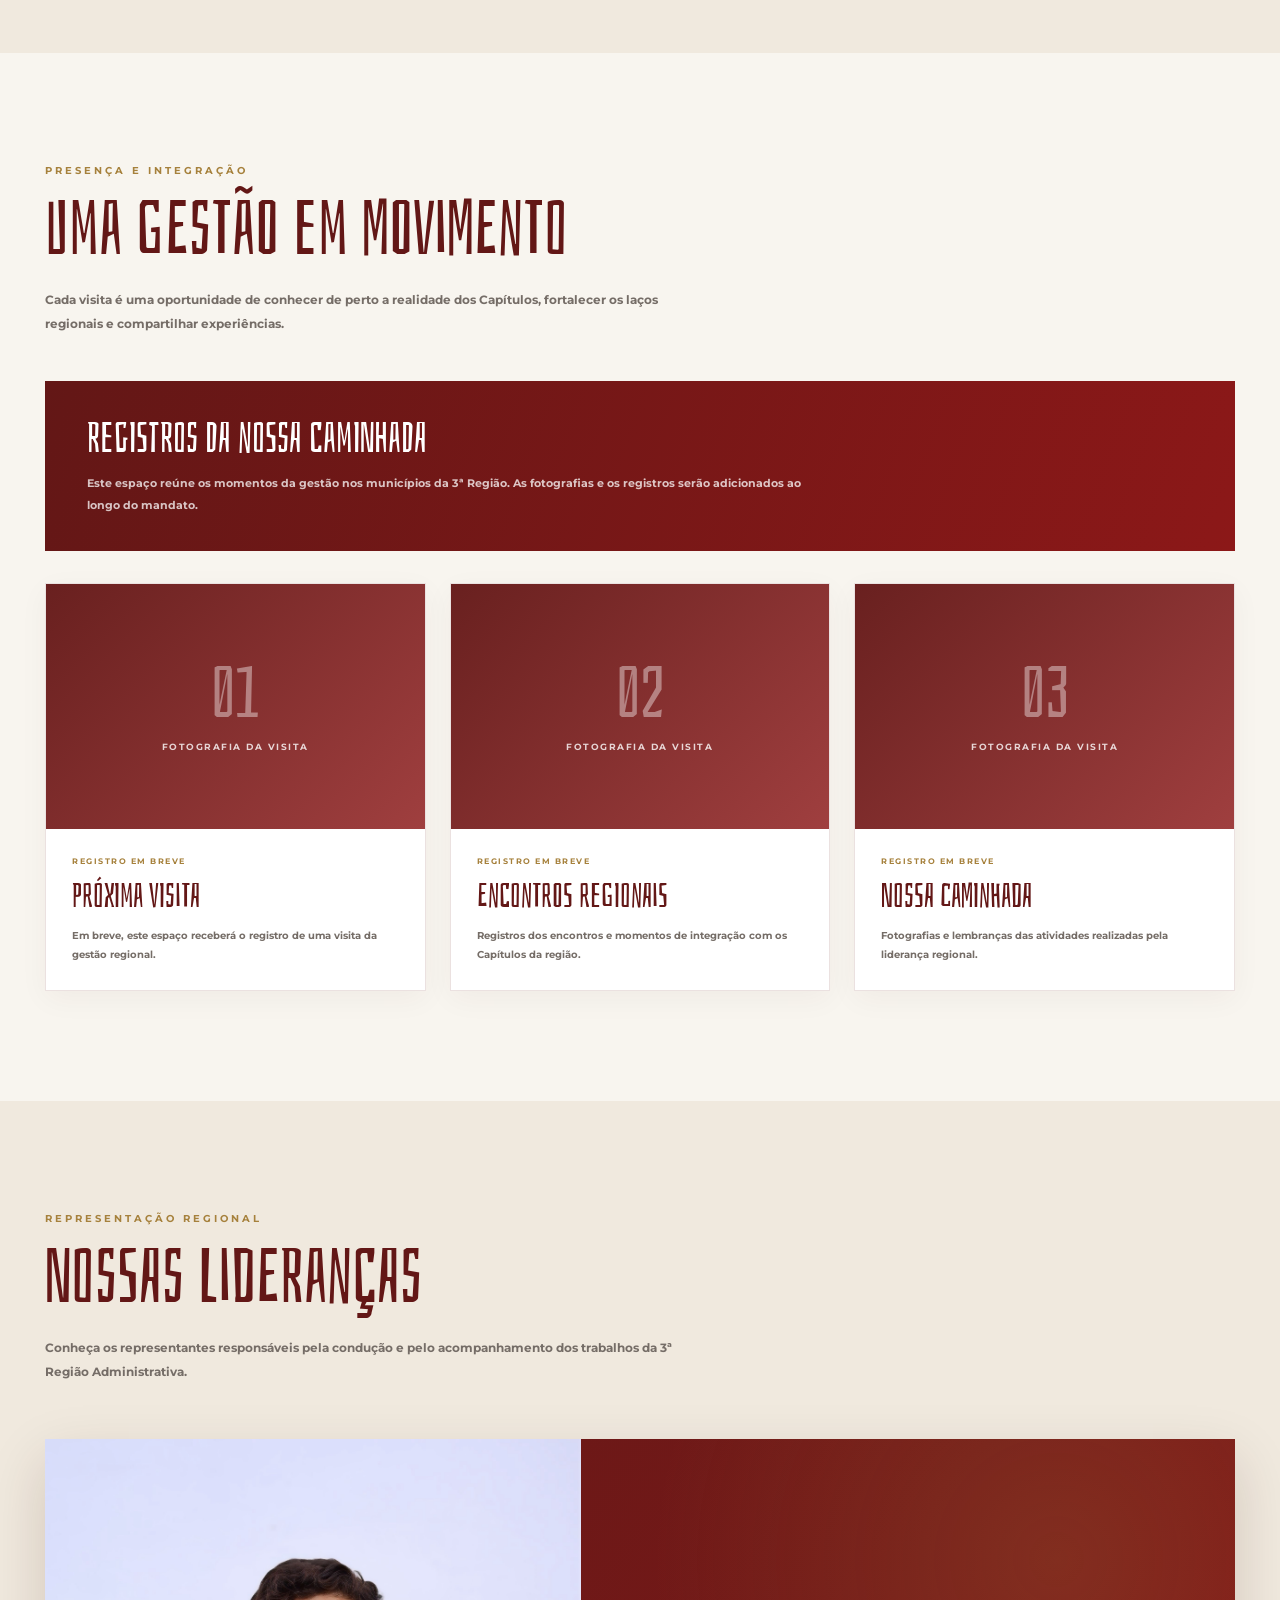
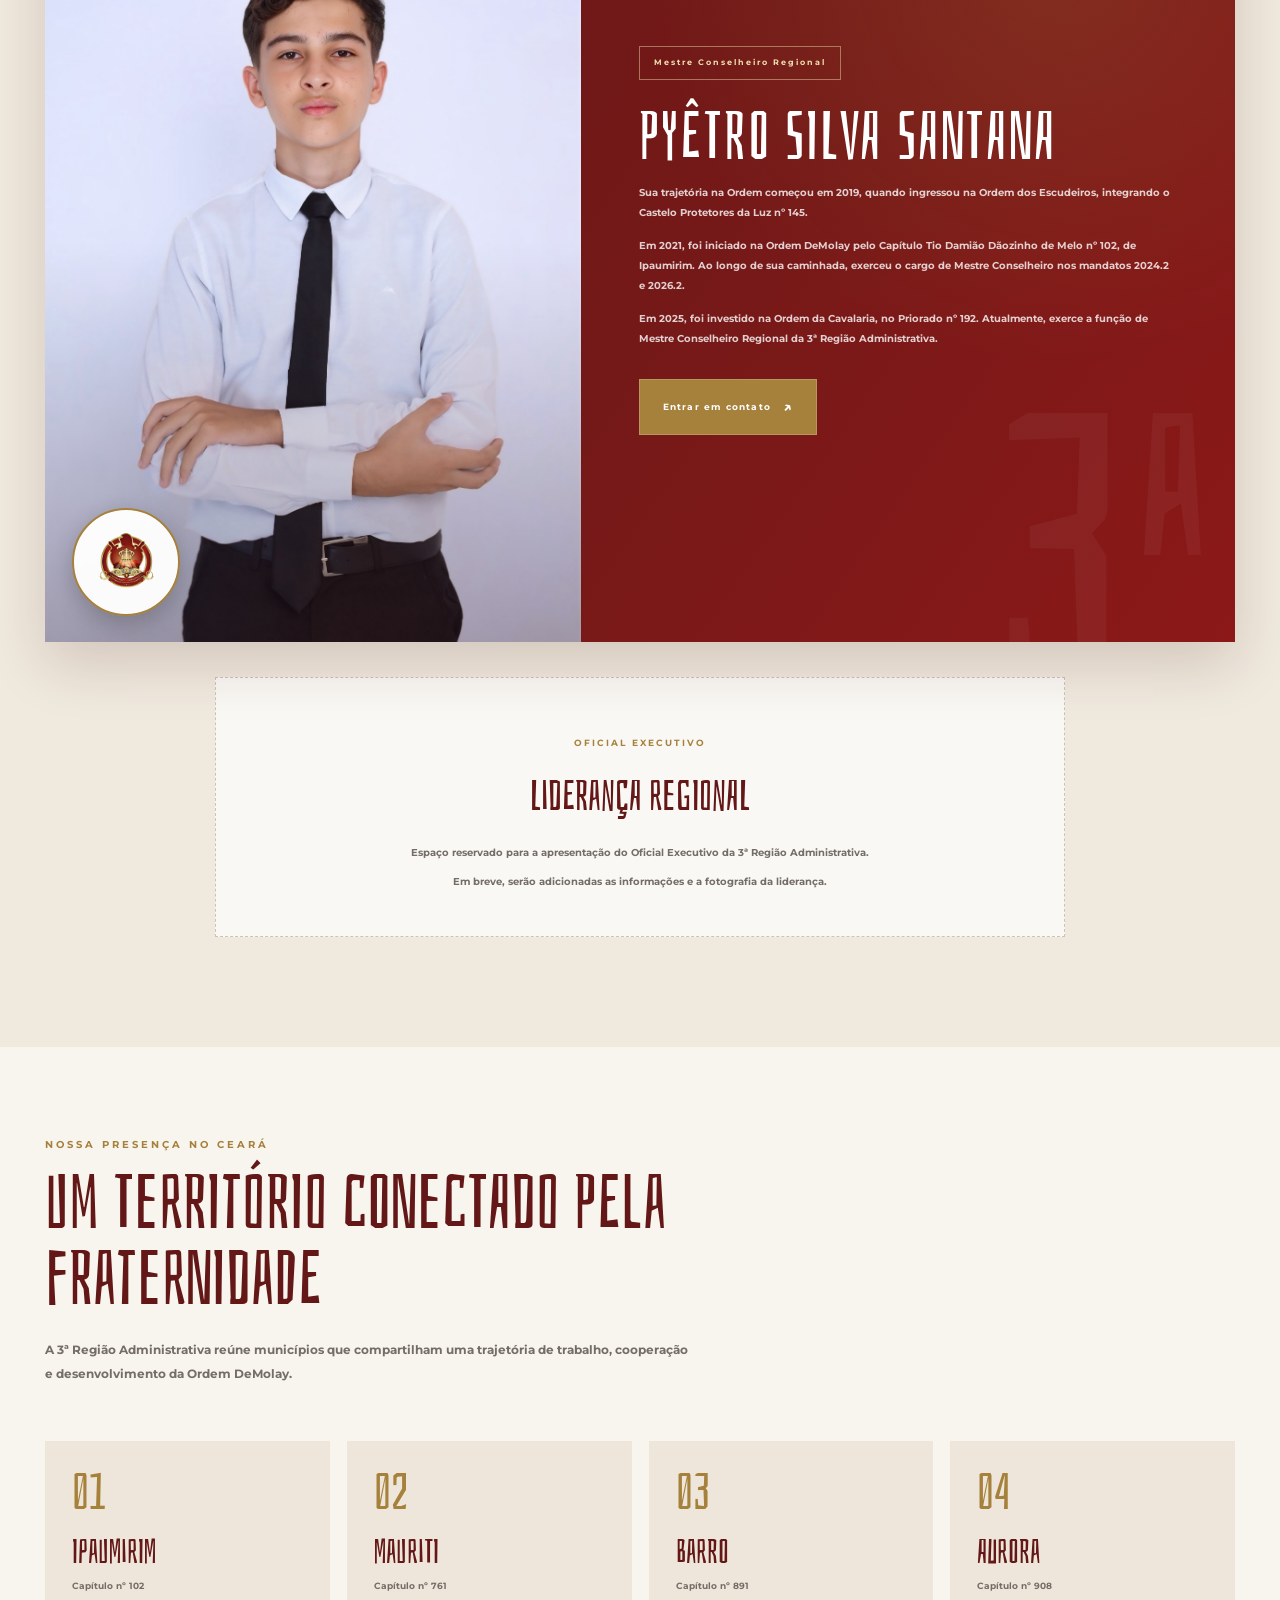
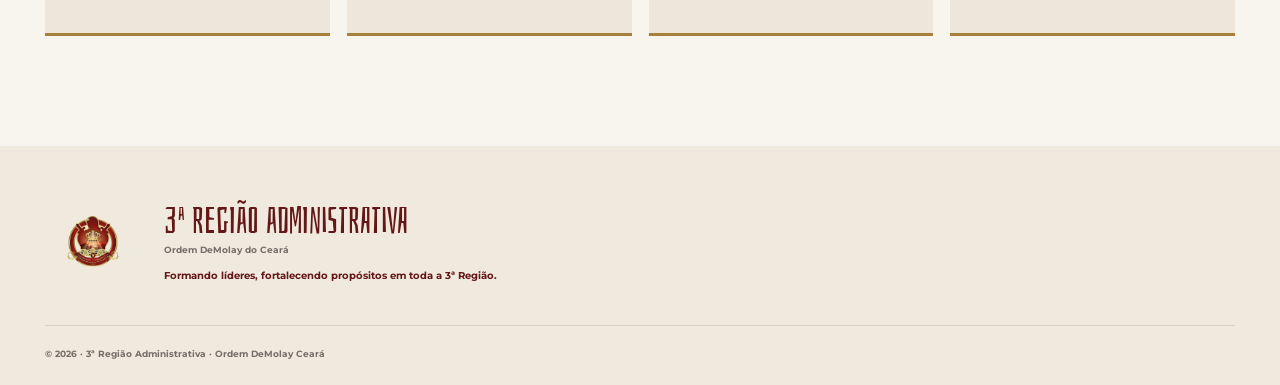
==== commit fdc0953d: "Update index.html" ====
--- a/index.html
+++ b/index.html
@@ -130,19 +130,19 @@
         </article>
 
         <article class="stat-card">
-          <span class="stat-number" data-target="0">0</span>
+          <span class="stat-number" data-target="1">0</span>
           <h3>Cidades visitadas</h3>
           <p>Municípios alcançados pelas visitas da gestão regional.</p>
         </article>
 
         <article class="stat-card">
-          <span class="stat-number" data-target="0">0</span>
+          <span class="stat-number" data-target="1">0</span>
           <h3>Visitas realizadas</h3>
           <p>Registros de visitas e encontros com os Capítulos.</p>
         </article>
 
         <article class="stat-card stat-card--distance">
-          <span class="stat-number" data-target="0">0</span>
+          <span class="stat-number" data-target="193">0</span>
           <h3>Quilômetros percorridos</h3>
           <p>Distância acumulada nos deslocamentos da gestão.</p>
         </article>
--- a/css/home.css
+++ b/css/home.css
@@ -1,9 +1,12 @@
 
 /* =========================================================
-   3ª Região Administrativa — DeMolay Ceará
+   3ª REGIÃO ADMINISTRATIVA — DEMOLAY CEARÁ
+   Portal institucional
    Identidade visual: vermelho, vinho, dourado e creme
    Tipografia: Bahiana + Montserrat
    ========================================================= */
+
+/* FONTES */
 
 @font-face {
   font-family: "Bahiana";
@@ -17,6 +20,8 @@
   font-weight: 700;
   font-display: swap;
 }
+
+/* VARIÁVEIS */
 
 :root {
   --red: #8C1818;
@@ -28,7 +33,11 @@
   --muted: #756D67;
   --soft: #F0E9DE;
   --border: rgba(99, 23, 22, 0.13);
-}
+  --shadow: 0 15px 40px rgba(55, 17, 15, 0.08);
+  --shadow-hover: 0 22px 48px rgba(55, 17, 15, 0.14);
+}
+
+/* CONFIGURAÇÕES GERAIS */
 
 * {
   margin: 0;
@@ -38,7 +47,7 @@
 
 html {
   scroll-behavior: smooth;
-  scroll-padding-top: 90px;
+  scroll-padding-top: 100px;
 }
 
 body {
@@ -46,6 +55,7 @@
   color: var(--text);
   font-family: "Montserrat", Arial, sans-serif;
   line-height: 1.7;
+  overflow-x: hidden;
 }
 
 a {
@@ -58,537 +68,757 @@
   max-width: 100%;
 }
 
-/* CABEÇALHO */
+button,
+a {
+  -webkit-tap-highlight-color: transparent;
+}
+
+::selection {
+  background: var(--gold);
+  color: var(--white);
+}
+
+/* =========================================================
+   CABEÇALHO
+   ========================================================= */
 
 .header {
-  position: relative;
-  z-index: 10;
+  position: sticky;
+  top: 0;
+  z-index: 100;
   width: 100%;
-  background: var(--white);
+  background: rgba(255, 255, 255, 0.97);
   border-bottom: 1px solid var(--border);
+  backdrop-filter: blur(12px);
 }
 
 .header-content {
-  max-width: 1320px;
-  min-height: 92px;
+  width: 100%;
+  max-width: 1400px;
+  min-height: 94px;
   margin: auto;
-  padding: 14px 35px;
+  padding: 13px 45px;
   display: flex;
   align-items: center;
   justify-content: space-between;
-  gap: 25px;
+  gap: 30px;
 }
 
 .brand {
   display: flex;
   align-items: center;
-  gap: 13px;
+  gap: 14px;
   flex-shrink: 0;
 }
 
 .brand img {
-  width: 70px;
-  height: 60px;
+  width: 72px;
+  height: 65px;
   object-fit: contain;
 }
 
 .brand span {
   display: block;
   color: var(--wine);
-  font-size: 17px;
+  font-size: 15px;
   font-weight: 700;
-  line-height: 1.25;
+  line-height: 1.35;
 }
 
 .brand small {
   display: block;
+  margin-top: 4px;
   color: var(--muted);
-  font-size: 10px;
+  font-size: 9px;
+  letter-spacing: 1.2px;
+  text-transform: uppercase;
 }
 
 .nav {
   display: flex;
   align-items: center;
+  justify-content: flex-end;
   flex-wrap: wrap;
-  gap: 23px;
+  gap: 27px;
 }
 
 .nav a {
-  font-size: 11px;
+  position: relative;
+  padding: 8px 0;
+  color: var(--text);
+  font-size: 10px;
   font-weight: 700;
-  transition: color 0.2s ease;
+  letter-spacing: 0.3px;
+  transition: color 0.25s ease;
+}
+
+.nav a::after {
+  content: "";
+  position: absolute;
+  left: 0;
+  bottom: 0;
+  width: 0;
+  height: 2px;
+  background: var(--gold);
+  transition: width 0.25s ease;
 }
 
 .nav a:hover {
-  color: var(--gold);
-}
-
-/* CAPA PRINCIPAL */
+  color: var(--red);
+}
+
+.nav a:hover::after {
+  width: 100%;
+}
+
+/* =========================================================
+   CAPA PRINCIPAL
+   ========================================================= */
 
 .hero {
-  min-height: 700px;
-  position: relative;
+  position: relative;
+  min-height: 690px;
   display: flex;
   align-items: center;
   overflow: hidden;
+  isolation: isolate;
   color: var(--white);
   background:
-    linear-gradient(90deg, rgba(50, 8, 8, 0.94), rgba(99, 23, 22, 0.78), rgba(99, 23, 22, 0.30)),
+    linear-gradient(
+      90deg,
+      rgba(48, 8, 8, 0.95) 0%,
+      rgba(99, 23, 22, 0.82) 48%,
+      rgba(99, 23, 22, 0.28) 100%
+    ),
     url("../assets/CAPA SITE DA 3.png") center/cover no-repeat;
+}
+
+.hero::before {
+  content: "";
+  position: absolute;
+  z-index: -1;
+  inset: 0;
+  background:
+    linear-gradient(
+      0deg,
+      rgba(36, 7, 7, 0.52),
+      transparent 48%
+    );
 }
 
 .hero::after {
   content: "";
   position: absolute;
-  inset: 0;
-  background: linear-gradient(0deg, rgba(45, 10, 10, 0.35), transparent 45%);
-  pointer-events: none;
+  z-index: -1;
+  right: -100px;
+  bottom: -240px;
+  width: 650px;
+  height: 650px;
+  border: 1px solid rgba(255, 255, 255, 0.09);
+  border-radius: 50%;
+  box-shadow:
+    0 0 0 55px rgba(255, 255, 255, 0.025),
+    0 0 0 110px rgba(255, 255, 255, 0.02);
 }
 
 .hero-content {
   position: relative;
-  z-index: 1;
+  z-index: 2;
   width: 100%;
-  max-width: 1320px;
+  max-width: 1400px;
   margin: auto;
-  padding: 100px 35px 120px;
+  padding: 110px 45px 125px;
 }
 
 .eyebrow {
   color: var(--gold);
-  font-size: 11px;
+  font-size: 10px;
   font-weight: 700;
   letter-spacing: 3px;
+  line-height: 1.6;
   text-transform: uppercase;
+}
+
+.hero .eyebrow {
+  color: #E8CF9E;
 }
 
 .hero h1 {
   max-width: 850px;
-  margin: 20px 0;
-  font-family: "Bahiana", Georgia, serif;
-  font-size: clamp(68px, 9vw, 120px);
+  margin: 22px 0 25px;
+  color: var(--white);
+  font-family: "Bahiana", Georgia, serif;
+  font-size: clamp(76px, 9vw, 128px);
   font-weight: 400;
-  line-height: 0.95;
+  line-height: 0.9;
   letter-spacing: 1px;
 }
 
 .hero-content > p:not(.eyebrow) {
-  max-width: 600px;
-  color: rgba(255, 255, 255, 0.86);
-  font-size: 15px;
-  line-height: 1.9;
+  max-width: 590px;
+  color: rgba(255, 255, 255, 0.85);
+  font-size: 13px;
+  line-height: 2;
 }
 
 .hero-button {
-  min-height: 50px;
-  margin-top: 35px;
-  padding: 14px 25px;
+  min-height: 52px;
+  margin-top: 37px;
+  padding: 15px 27px;
   display: inline-flex;
   align-items: center;
   justify-content: center;
   background: var(--gold);
   color: var(--white);
+  border: 1px solid rgba(255, 255, 255, 0.16);
+  font-size: 10px;
+  font-weight: 700;
+  letter-spacing: 1px;
+  transition: all 0.25s ease;
+}
+
+.hero-button:hover {
+  background: var(--white);
+  color: var(--wine);
+  transform: translateY(-3px);
+}
+
+/* =========================================================
+   CONFIGURAÇÃO DAS SEÇÕES
+   ========================================================= */
+
+.section {
+  width: 100%;
+  max-width: 1320px;
+  margin: auto;
+  padding: 110px 45px;
+}
+
+.section-heading {
+  max-width: 760px;
+  margin-bottom: 55px;
+}
+
+.section-heading h2 {
+  margin-top: 13px;
+  color: var(--wine);
+  font-family: "Bahiana", Georgia, serif;
+  font-size: clamp(48px, 6vw, 76px);
+  font-weight: 400;
+  line-height: 1;
+}
+
+.section-heading > p:last-child {
+  max-width: 650px;
+  margin-top: 20px;
+  color: var(--muted);
+  font-size: 12px;
+  line-height: 2;
+}
+
+/* =========================================================
+   APRESENTAÇÃO DA REGIÃO
+   ========================================================= */
+
+.intro {
+  position: relative;
+}
+
+.intro-content {
+  display: grid;
+  grid-template-columns: 0.9fr 1.1fr;
+  align-items: center;
+  column-gap: 90px;
+  row-gap: 25px;
+}
+
+.intro-content .eyebrow {
+  grid-column: 1 / -1;
+  margin-bottom: -15px;
+}
+
+.intro-content h2 {
+  color: var(--wine);
+  font-family: "Bahiana", Georgia, serif;
+  font-size: clamp(48px, 5.5vw, 72px);
+  font-weight: 400;
+  line-height: 1.02;
+}
+
+.intro-content p:not(.eyebrow) {
+  color: #625A55;
+  font-size: 13px;
+  line-height: 2.1;
+}
+
+/* =========================================================
+   GESTÃO EM NÚMEROS
+   ========================================================= */
+
+.management-section {
+  position: relative;
+  max-width: none;
+  padding: 105px max(45px, calc((100% - 1230px) / 2));
+  overflow: hidden;
+  background:
+    radial-gradient(
+      circle at 90% 10%,
+      rgba(166, 129, 60, 0.13),
+      transparent 30%
+    ),
+    var(--wine);
+  color: var(--white);
+}
+
+.management-section::after {
+  content: "3ª";
+  position: absolute;
+  right: 3%;
+  bottom: -155px;
+  color: rgba(255, 255, 255, 0.035);
+  font-family: "Bahiana", Georgia, serif;
+  font-size: 430px;
+  line-height: 1;
+  pointer-events: none;
+}
+
+.management-section .section-heading {
+  position: relative;
+  z-index: 1;
+  max-width: 780px;
+}
+
+.management-section .section-heading h2 {
+  color: var(--white);
+}
+
+.management-section .section-heading > p:last-child {
+  color: rgba(255, 255, 255, 0.7);
+}
+
+.management-section .eyebrow {
+  color: #E8CF9E;
+}
+
+.stats-grid {
+  position: relative;
+  z-index: 1;
+  display: grid;
+  grid-template-columns: repeat(4, minmax(0, 1fr));
+  gap: 17px;
+}
+
+.stat-card {
+  position: relative;
+  min-height: 225px;
+  padding: 32px 25px;
+  overflow: hidden;
+  background: rgba(255, 255, 255, 0.065);
+  border: 1px solid rgba(255, 255, 255, 0.15);
+  border-top: 3px solid var(--gold);
+  transition: background 0.3s ease, transform 0.3s ease;
+}
+
+.stat-card:hover {
+  background: rgba(255, 255, 255, 0.11);
+  transform: translateY(-5px);
+}
+
+.stat-number {
+  display: block;
+  color: #D5B675;
+  font-family: "Bahiana", Georgia, serif;
+  font-size: clamp(62px, 6vw, 88px);
+  line-height: 1;
+}
+
+.stat-card h3 {
+  margin-top: 16px;
+  color: var(--white);
   font-size: 11px;
   font-weight: 700;
-  transition: background 0.2s ease, transform 0.2s ease;
-}
-
-.hero-button:hover {
-  background: #8D6D31;
-  transform: translateY(-2px);
-}
-
-/* SEÇÕES GERAIS */
-
-.section {
-  max-width: 1240px;
-  margin: auto;
-  padding: 115px 35px;
-}
-
-.section-heading {
-  max-width: 760px;
-  margin-bottom: 50px;
-}
-
-.section-heading h2 {
-  margin-top: 12px;
-  color: var(--wine);
-  font-family: "Bahiana", Georgia, serif;
-  font-size: clamp(46px, 6vw, 72px);
-  font-weight: 400;
-  line-height: 1.05;
-}
-
-.section-heading > p:last-child {
-  margin-top: 17px;
-  color: var(--muted);
-  font-size: 13px;
-  line-height: 1.9;
-}
-
-/* APRESENTAÇÃO DA REGIÃO */
-
-.intro-content {
-  display: grid;
-  grid-template-columns: 1fr 1fr;
-  gap: 65px;
-}
-
-.intro-content .eyebrow {
-  grid-column: 1 / -1;
-  margin-bottom: -45px;
-}
-
-.intro-content h2 {
-  color: var(--wine);
-  font-family: "Bahiana", Georgia, serif;
-  font-size: clamp(44px, 5vw, 65px);
-  font-weight: 400;
-  line-height: 1.08;
-}
-
-.intro-content p:not(.eyebrow) {
-  color: #625A55;
-  font-size: 14px;
-  line-height: 2;
-}
-
-/* GESTÃO EM NÚMEROS */
-
-.management-section {
-  max-width: none;
-  padding: 105px max(35px, calc((100% - 1170px) / 2));
-  background: var(--wine);
-  color: var(--white);
-}
-
-.management-section .section-heading {
-  max-width: 760px;
-}
-
-.management-section .section-heading h2 {
-  color: var(--white);
-}
-
-.management-section .section-heading > p:last-child {
-  color: rgba(255, 255, 255, 0.72);
-}
-
-.management-section .eyebrow {
-  color: #E8CF9E;
-}
-
-.stats-grid {
-  display: grid;
-  grid-template-columns: repeat(4, minmax(0, 1fr));
-  gap: 16px;
-}
-
-.stat-card {
-  min-height: 220px;
-  padding: 30px 24px;
-  background: rgba(255, 255, 255, 0.07);
-  border: 1px solid rgba(255, 255, 255, 0.16);
-  border-top: 3px solid var(--gold);
-}
-
-.stat-number {
-  display: block;
-  color: var(--gold);
-  font-family: "Bahiana", Georgia, serif;
-  font-size: clamp(58px, 6vw, 82px);
-  line-height: 1;
-}
-
-.stat-card h3 {
-  margin-top: 15px;
-  color: var(--white);
-  font-size: 12px;
-  font-weight: 700;
+  line-height: 1.5;
 }
 
 .stat-card p {
   margin-top: 9px;
-  color: rgba(255, 255, 255, 0.66);
-  font-size: 10px;
+  color: rgba(255, 255, 255, 0.62);
+  font-size: 9px;
   line-height: 1.8;
 }
 
 .stats-note {
+  position: relative;
+  z-index: 1;
   margin-top: 25px;
-  color: rgba(255, 255, 255, 0.58);
-  font-size: 10px;
-}
-
-/* FRASE DE DESTAQUE */
+  color: rgba(255, 255, 255, 0.55);
+  font-size: 9px;
+}
+
+/* =========================================================
+   FRASE DE DESTAQUE
+   ========================================================= */
 
 .quote-section {
+  position: relative;
   padding: 105px 30px;
+  overflow: hidden;
   background: #EEE6DA;
   color: var(--wine);
   text-align: center;
 }
 
+.quote-section::before,
+.quote-section::after {
+  position: absolute;
+  color: rgba(166, 129, 60, 0.14);
+  font-family: "Bahiana", Georgia, serif;
+  font-size: 180px;
+  line-height: 1;
+}
+
+.quote-section::before {
+  content: "“";
+  top: 15px;
+  left: 8%;
+}
+
+.quote-section::after {
+  content: "”";
+  right: 8%;
+  bottom: -55px;
+}
+
 .quote-content {
-  max-width: 950px;
+  position: relative;
+  z-index: 1;
+  max-width: 980px;
   margin: auto;
 }
 
 .quote-content p {
   font-family: "Bahiana", Georgia, serif;
-  font-size: clamp(42px, 6vw, 72px);
-  line-height: 1.1;
-}
-
-/* CAPÍTULOS ATIVOS */
+  font-size: clamp(43px, 6vw, 76px);
+  line-height: 1.08;
+}
+
+/* =========================================================
+   CAPÍTULOS ATIVOS
+   ========================================================= */
 
 .chapters-grid {
   display: grid;
   grid-template-columns: repeat(2, minmax(0, 1fr));
-  column-gap: 35px;
-  row-gap: 35px;
+  column-gap: 30px;
+  row-gap: 30px;
   align-items: stretch;
 }
 
 .chapter-card {
-  min-height: 390px;
-  padding: 42px;
+  position: relative;
+  min-height: 400px;
+  padding: 40px;
   display: flex;
   flex-direction: column;
   justify-content: space-between;
   gap: 25px;
+  overflow: hidden;
   background: var(--white);
   border: 1px solid var(--border);
-  border-top: 5px solid var(--red);
-  box-shadow: 0 10px 30px rgba(60, 30, 20, 0.05);
-  transition: transform 0.25s ease, box-shadow 0.25s ease;
+  border-top: 4px solid var(--red);
+  box-shadow: 0 8px 30px rgba(60, 30, 20, 0.045);
+  transition:
+    transform 0.3s ease,
+    box-shadow 0.3s ease,
+    border-color 0.3s ease;
+}
+
+.chapter-card::after {
+  content: "";
+  position: absolute;
+  right: -55px;
+  bottom: -90px;
+  width: 190px;
+  height: 190px;
+  border: 1px solid rgba(166, 129, 60, 0.12);
+  border-radius: 50%;
+  box-shadow: 0 0 0 25px rgba(166, 129, 60, 0.035);
+  pointer-events: none;
 }
 
 .chapter-card:hover {
-  transform: translateY(-5px);
-  box-shadow: 0 15px 35px rgba(60, 30, 20, 0.09);
+  transform: translateY(-6px);
+  border-top-color: var(--gold);
+  box-shadow: var(--shadow-hover);
 }
 
 .chapter-location {
+  position: relative;
+  z-index: 1;
   color: var(--gold);
-  font-size: 10px;
+  font-size: 9px;
   font-weight: 700;
   letter-spacing: 2px;
   text-transform: uppercase;
 }
 
 .chapter-card h3 {
-  margin: 16px 0 20px;
+  position: relative;
+  z-index: 1;
+  margin: 17px 0 20px;
   color: var(--wine);
   font-family: "Bahiana", Georgia, serif;
-  font-size: 37px;
+  font-size: 39px;
   font-weight: 400;
-  line-height: 1.12;
+  line-height: 1.08;
 }
 
 .chapter-card p {
-  margin-bottom: 15px;
+  position: relative;
+  z-index: 1;
+  margin-bottom: 13px;
   color: var(--muted);
-  font-size: 12px;
+  font-size: 11px;
   line-height: 2;
 }
 
 .chapter-status {
+  position: relative;
+  z-index: 1;
   width: fit-content;
   margin-top: auto;
-  padding: 7px 13px;
+  padding: 8px 14px;
   color: #356B45;
   background: #E7F0E7;
   border-radius: 2px;
-  font-size: 9px;
+  font-size: 8px;
   font-weight: 700;
-  letter-spacing: 1px;
+  letter-spacing: 1.2px;
   text-transform: uppercase;
 }
 
-/* MEMÓRIA REGIONAL */
+/* =========================================================
+   MEMÓRIA REGIONAL — CAPÍTULOS INATIVOS
+   ========================================================= */
 
 .memory-section {
   max-width: none;
-  padding-left: max(35px, calc((100% - 1170px) / 2));
-  padding-right: max(35px, calc((100% - 1170px) / 2));
+  padding-left: max(45px, calc((100% - 1230px) / 2));
+  padding-right: max(45px, calc((100% - 1230px) / 2));
   background: #F0E9DE;
 }
 
 .memory-grid {
   display: grid;
   grid-template-columns: repeat(2, minmax(0, 1fr));
-  gap: 22px;
+  gap: 25px;
 }
 
 .memory-card {
-  padding: 35px;
-  background: rgba(255, 255, 255, 0.75);
-  border: 1px solid rgba(99, 23, 22, 0.10);
+  position: relative;
+  padding: 35px 38px;
+  background: rgba(255, 255, 255, 0.78);
+  border: 1px solid rgba(99, 23, 22, 0.09);
   border-left: 4px solid var(--gold);
+  transition: transform 0.25s ease, box-shadow 0.25s ease;
+}
+
+.memory-card:hover {
+  transform: translateY(-4px);
+  box-shadow: var(--shadow);
 }
 
 .memory-card h3 {
-  margin: 13px 0;
+  margin: 14px 0;
   color: var(--wine);
   font-family: "Bahiana", Georgia, serif;
-  font-size: 34px;
+  font-size: 36px;
   font-weight: 400;
-  line-height: 1.1;
+  line-height: 1.08;
 }
 
 .memory-card p:not(.chapter-location) {
   color: var(--muted);
-  font-size: 12px;
-  line-height: 1.9;
+  font-size: 11px;
+  line-height: 2;
 }
 
 .memory-status {
   display: inline-block;
   margin-top: 20px;
   color: var(--muted);
-  font-size: 9px;
+  font-size: 8px;
   font-weight: 700;
   letter-spacing: 1.5px;
   text-transform: uppercase;
 }
 
-/* GALERIA DE VISITAS */
+/* =========================================================
+   GALERIA DE VISITAS
+   ========================================================= */
 
 .visits-section {
   max-width: none;
-  padding-left: max(35px, calc((100% - 1170px) / 2));
-  padding-right: max(35px, calc((100% - 1170px) / 2));
+  padding-left: max(45px, calc((100% - 1230px) / 2));
+  padding-right: max(45px, calc((100% - 1230px) / 2));
   background: var(--cream);
 }
 
 .visits-intro {
-  margin: -10px 0 30px;
-  padding: 32px 38px;
-  background: var(--wine);
+  margin: -10px 0 32px;
+  padding: 35px 42px;
+  background:
+    linear-gradient(
+      110deg,
+      var(--wine),
+      var(--red)
+    );
   color: var(--white);
 }
 
 .visits-intro-text h3 {
   color: var(--white);
   font-family: "Bahiana", Georgia, serif;
-  font-size: 38px;
+  font-size: 42px;
   font-weight: 400;
+  line-height: 1.1;
 }
 
 .visits-intro-text p {
-  max-width: 700px;
-  margin-top: 8px;
+  max-width: 720px;
+  margin-top: 10px;
   color: rgba(255, 255, 255, 0.75);
-  font-size: 12px;
-  line-height: 1.9;
+  font-size: 11px;
+  line-height: 2;
 }
 
 .visits-grid {
   display: grid;
   grid-template-columns: repeat(3, minmax(0, 1fr));
-  gap: 22px;
+  gap: 24px;
 }
 
 .visit-card {
   overflow: hidden;
   background: var(--white);
   border: 1px solid var(--border);
-  box-shadow: 0 10px 28px rgba(60, 30, 20, 0.05);
+  box-shadow: 0 8px 28px rgba(60, 30, 20, 0.045);
+  transition: transform 0.3s ease, box-shadow 0.3s ease;
+}
+
+.visit-card:hover {
+  transform: translateY(-5px);
+  box-shadow: var(--shadow-hover);
 }
 
 .visit-image-placeholder {
-  min-height: 230px;
+  min-height: 245px;
   padding: 25px;
   display: flex;
   flex-direction: column;
   align-items: center;
   justify-content: center;
-  gap: 8px;
+  gap: 9px;
   background:
-    linear-gradient(135deg, rgba(99, 23, 22, 0.94), rgba(140, 24, 24, 0.82)),
-    var(--wine);
+    linear-gradient(
+      135deg,
+      rgba(99, 23, 22, 0.96),
+      rgba(140, 24, 24, 0.83)
+    );
   color: var(--white);
   text-align: center;
 }
 
 .visit-image-placeholder span {
-  color: rgba(255, 255, 255, 0.35);
-  font-family: "Bahiana", Georgia, serif;
-  font-size: 65px;
+  color: rgba(255, 255, 255, 0.4);
+  font-family: "Bahiana", Georgia, serif;
+  font-size: 72px;
   line-height: 1;
 }
 
 .visit-image-placeholder p {
-  color: rgba(255, 255, 255, 0.78);
-  font-size: 10px;
+  color: rgba(255, 255, 255, 0.8);
+  font-size: 9px;
   letter-spacing: 1.5px;
   text-transform: uppercase;
 }
 
 .visit-info {
-  padding: 25px;
+  padding: 26px;
 }
 
 .visit-date {
   color: var(--gold);
-  font-size: 9px;
+  font-size: 8px;
   font-weight: 700;
   letter-spacing: 1.5px;
   text-transform: uppercase;
 }
 
 .visit-info h3 {
-  margin: 8px 0;
+  margin: 10px 0;
   color: var(--wine);
   font-family: "Bahiana", Georgia, serif;
-  font-size: 31px;
+  font-size: 34px;
   font-weight: 400;
+  line-height: 1.1;
 }
 
 .visit-info p:last-child {
   color: var(--muted);
-  font-size: 11px;
+  font-size: 10px;
   line-height: 1.9;
 }
 
-/* LIDERANÇAS — DESTAQUE DO MCR */
+/* =========================================================
+   LIDERANÇAS REGIONAIS
+   ========================================================= */
 
 .leaders-section {
   max-width: none;
-  padding-left: max(35px, calc((100% - 1170px) / 2));
-  padding-right: max(35px, calc((100% - 1170px) / 2));
+  padding-left: max(45px, calc((100% - 1230px) / 2));
+  padding-right: max(45px, calc((100% - 1230px) / 2));
   background: #F0E9DE;
 }
 
+/* DESTAQUE DO MCR */
+
 .mcr-feature {
   position: relative;
-  min-height: 520px;
+  min-height: 530px;
   display: grid;
-  grid-template-columns: minmax(320px, 0.88fr) minmax(0, 1.12fr);
+  grid-template-columns: minmax(320px, 0.9fr) minmax(0, 1.1fr);
   overflow: hidden;
   background:
-    radial-gradient(circle at 82% 18%, rgba(166, 129, 60, 0.18), transparent 32%),
-    linear-gradient(125deg, #631716 0%, #751918 55%, #8C1818 100%);
-  box-shadow: 0 22px 55px rgba(55, 17, 15, 0.18);
+    radial-gradient(
+      circle at 85% 15%,
+      rgba(166, 129, 60, 0.2),
+      transparent 33%
+    ),
+    linear-gradient(
+      125deg,
+      #631716 0%,
+      #751918 55%,
+      #8C1818 100%
+    );
+  box-shadow: 0 22px 55px rgba(55, 17, 15, 0.16);
 }
 
 .mcr-feature::after {
   content: "3ª";
   position: absolute;
-  right: 25px;
-  bottom: -115px;
+  right: 20px;
+  bottom: -125px;
   color: rgba(255, 255, 255, 0.045);
   font-family: "Bahiana", Georgia, serif;
-  font-size: 390px;
+  font-size: 400px;
   line-height: 1;
   pointer-events: none;
 }
 
 .mcr-feature-photo {
   position: relative;
-  min-height: 520px;
+  min-height: 530px;
   overflow: hidden;
   background: #3E1715;
 }
@@ -597,28 +827,38 @@
   content: "";
   position: absolute;
   inset: 0;
-  background: linear-gradient(0deg, rgba(39, 9, 8, 0.25), transparent 45%);
+  background:
+    linear-gradient(
+      0deg,
+      rgba(39, 9, 8, 0.3),
+      transparent 50%
+    );
   pointer-events: none;
 }
 
 .mcr-feature-photo > img:first-child {
   width: 100%;
   height: 100%;
-  min-height: 520px;
+  min-height: 530px;
   object-fit: cover;
   object-position: center 20%;
+  transition: transform 0.6s ease;
+}
+
+.mcr-feature:hover .mcr-feature-photo > img:first-child {
+  transform: scale(1.035);
 }
 
 .mcr-feature-emblem {
   position: absolute;
   z-index: 2;
-  left: 25px;
-  bottom: 24px;
-  width: 105px;
-  height: 105px;
+  left: 27px;
+  bottom: 26px;
+  width: 108px;
+  height: 108px;
   padding: 9px;
   object-fit: contain;
-  background: rgba(255, 255, 255, 0.94);
+  background: rgba(255, 255, 255, 0.96);
   border: 2px solid var(--gold);
   border-radius: 50%;
   box-shadow: 0 8px 25px rgba(0, 0, 0, 0.22);
@@ -628,25 +868,25 @@
   position: relative;
   z-index: 1;
   align-self: center;
-  padding: 62px 58px;
+  padding: 65px 58px;
   color: var(--white);
 }
 
 .mcr-feature-label {
   display: inline-block;
-  padding: 9px 13px;
+  padding: 9px 14px;
   color: #F1DDAF;
   border: 1px solid rgba(232, 207, 158, 0.5);
-  font-size: 9px;
+  font-size: 8px;
   font-weight: 700;
   letter-spacing: 2px;
 }
 
 .mcr-feature-content h3 {
-  margin: 22px 0 4px;
+  margin: 24px 0 5px;
   color: var(--white);
   font-family: "Bahiana", Georgia, serif;
-  font-size: clamp(48px, 5.3vw, 75px);
+  font-size: clamp(50px, 5.3vw, 76px);
   font-weight: 400;
   line-height: 0.98;
 }
@@ -654,9 +894,9 @@
 .mcr-feature-title {
   margin-bottom: 25px;
   color: #E8CF9E;
-  font-size: 11px;
+  font-size: 10px;
   font-weight: 700;
-  letter-spacing: 2px;
+  letter-spacing: 1.8px;
   text-transform: uppercase;
 }
 
@@ -664,34 +904,35 @@
   position: relative;
   z-index: 1;
   margin-top: 13px;
-  color: rgba(255, 255, 255, 0.78);
-  font-size: 11px;
-  line-height: 1.95;
+  color: rgba(255, 255, 255, 0.79);
+  font-size: 10px;
+  line-height: 2;
 }
 
 .mcr-feature-button {
   position: relative;
   z-index: 2;
-  min-height: 48px;
+  min-height: 49px;
   width: fit-content;
   margin-top: 30px;
-  padding: 13px 22px;
+  padding: 14px 23px;
   display: inline-flex;
   align-items: center;
   justify-content: center;
-  gap: 10px;
+  gap: 12px;
   background: var(--gold);
   color: var(--white);
   border: 1px solid rgba(255, 255, 255, 0.18);
-  font-size: 10px;
+  font-size: 9px;
   font-weight: 700;
-  letter-spacing: 1.3px;
-  transition: background 0.2s ease, transform 0.2s ease;
+  letter-spacing: 1.2px;
+  transition: all 0.25s ease;
 }
 
 .mcr-feature-button:hover {
-  background: #8D6D31;
-  transform: translateY(-2px);
+  background: var(--white);
+  color: var(--wine);
+  transform: translateY(-3px);
 }
 
 .mcr-feature-button span {
@@ -708,24 +949,24 @@
   display: flex;
   align-items: center;
   justify-content: center;
-  background: rgba(255, 255, 255, 0.65);
+  background: rgba(255, 255, 255, 0.68);
   border: 1px dashed rgba(99, 23, 22, 0.25);
   text-align: center;
 }
 
 .leader-placeholder .leader-role {
   color: var(--gold);
-  font-size: 10px;
+  font-size: 9px;
   font-weight: 700;
   letter-spacing: 2px;
   text-transform: uppercase;
 }
 
 .leader-placeholder h3 {
-  margin-top: 8px;
+  margin-top: 10px;
   color: var(--wine);
   font-family: "Bahiana", Georgia, serif;
-  font-size: 40px;
+  font-size: 42px;
   font-weight: 400;
 }
 
@@ -733,60 +974,99 @@
   max-width: 480px;
   margin: 10px auto 0;
   color: var(--muted);
-  font-size: 11px;
+  font-size: 10px;
   line-height: 1.9;
 }
 
-/* TERRITÓRIO */
+/* =========================================================
+   TERRITÓRIO REGIONAL
+   ========================================================= */
 
 .territory {
-  padding-top: 85px;
+  padding-top: 90px;
 }
 
 .territory-content {
   display: grid;
   grid-template-columns: repeat(4, minmax(0, 1fr));
-  gap: 15px;
+  gap: 17px;
 }
 
 .territory-item {
-  min-height: 190px;
-  padding: 25px;
+  position: relative;
+  min-height: 195px;
+  padding: 27px;
+  overflow: hidden;
   background: #EEE6DA;
   border-bottom: 3px solid var(--gold);
+  transition: transform 0.25s ease, background 0.25s ease;
+}
+
+.territory-item:hover {
+  transform: translateY(-5px);
+  background: #E9DECE;
 }
 
 .territory-item span {
   color: var(--gold);
   font-family: "Bahiana", Georgia, serif;
-  font-size: 48px;
+  font-size: 50px;
   line-height: 1;
 }
 
 .territory-item h3 {
-  margin-top: 15px;
+  margin-top: 17px;
   color: var(--wine);
   font-family: "Bahiana", Georgia, serif;
-  font-size: 32px;
+  font-size: 34px;
   font-weight: 400;
+  line-height: 1.05;
 }
 
 .territory-item p {
-  margin-top: 4px;
+  margin-top: 7px;
   color: var(--muted);
-  font-size: 10px;
-}
-
-/* CONTATO */
+  font-size: 9px;
+}
+
+/* =========================================================
+   CONTATO
+   ========================================================= */
 
 .contact-banner {
-  padding: 85px max(35px, calc((100% - 1160px) / 2));
+  position: relative;
+  padding: 85px max(45px, calc((100% - 1230px) / 2));
   display: flex;
   align-items: center;
   justify-content: space-between;
-  gap: 40px;
-  background: var(--red);
+  gap: 45px;
+  overflow: hidden;
+  background:
+    radial-gradient(
+      circle at 90% 50%,
+      rgba(166, 129, 60, 0.18),
+      transparent 28%
+    ),
+    var(--red);
   color: var(--white);
+}
+
+.contact-banner::after {
+  content: "3ª";
+  position: absolute;
+  right: 20%;
+  bottom: -115px;
+  color: rgba(255, 255, 255, 0.045);
+  font-family: "Bahiana", Georgia, serif;
+  font-size: 290px;
+  line-height: 1;
+  pointer-events: none;
+}
+
+.contact-banner > div,
+.contact-button {
+  position: relative;
+  z-index: 1;
 }
 
 .contact-banner .eyebrow {
@@ -794,100 +1074,118 @@
 }
 
 .contact-banner h2 {
-  margin: 10px 0;
-  font-family: "Bahiana", Georgia, serif;
-  font-size: clamp(42px, 5vw, 58px);
+  margin: 12px 0;
+  color: var(--white);
+  font-family: "Bahiana", Georgia, serif;
+  font-size: clamp(45px, 5vw, 64px);
   font-weight: 400;
-  line-height: 1.1;
+  line-height: 1.05;
 }
 
 .contact-banner p:not(.eyebrow) {
-  max-width: 600px;
+  max-width: 610px;
   color: rgba(255, 255, 255, 0.8);
-  font-size: 12px;
-  line-height: 1.9;
+  font-size: 11px;
+  line-height: 2;
 }
 
 .contact-button {
   flex-shrink: 0;
-  padding: 15px 22px;
+  min-height: 50px;
+  padding: 15px 25px;
   display: inline-flex;
   align-items: center;
   justify-content: center;
   background: var(--white);
   color: var(--wine);
-  font-size: 10px;
+  font-size: 9px;
   font-weight: 700;
-  transition: background 0.2s ease, transform 0.2s ease;
+  letter-spacing: 1px;
+  transition: all 0.25s ease;
 }
 
 .contact-button:hover {
   background: #F0E4D2;
-  transform: translateY(-2px);
-}
-
-/* RODAPÉ */
+  transform: translateY(-3px);
+}
+
+/* =========================================================
+   RODAPÉ
+   ========================================================= */
 
 .footer {
-  padding: 55px 35px 22px;
+  padding: 55px 45px 23px;
   background: #F0E9DE;
 }
 
 .footer-content {
-  max-width: 1240px;
+  max-width: 1320px;
   margin: auto;
   display: flex;
   align-items: center;
-  gap: 22px;
+  gap: 24px;
 }
 
 .footer-content > img {
-  width: 90px;
-  height: 75px;
+  width: 95px;
+  height: 80px;
   object-fit: contain;
 }
 
 .footer-text h3 {
   color: var(--wine);
   font-family: "Bahiana", Georgia, serif;
-  font-size: 35px;
+  font-size: 37px;
   font-weight: 400;
+  line-height: 1.1;
 }
 
 .footer-text p {
   color: var(--muted);
-  font-size: 10px;
+  font-size: 9px;
+  line-height: 1.8;
 }
 
 .footer-text .footer-phrase {
-  margin-top: 8px;
+  margin-top: 9px;
   color: var(--wine);
   font-size: 10px;
   font-weight: 700;
 }
 
 .footer-bottom {
-  max-width: 1240px;
+  max-width: 1320px;
   margin: 40px auto 0;
   padding-top: 20px;
   border-top: 1px solid var(--border);
   color: var(--muted);
-  font-size: 10px;
-}
-
-/* TABLETS */
-
-@media (max-width: 1000px) {
+  font-size: 9px;
+}
+
+/* =========================================================
+   TABLETS E NOTEBOOKS
+   ========================================================= */
+
+@media (max-width: 1100px) {
   .header-content {
-    padding: 15px 22px;
+    padding: 14px 25px;
+    gap: 20px;
+  }
+
+  .brand img {
+    width: 62px;
+  }
+
+  .brand span {
+    font-size: 13px;
   }
 
   .nav {
-    gap: 13px;
+    gap: 15px;
   }
 
   .nav a {
-    font-size: 10px;
+    font-size: 9px;
   }
 
   .stats-grid {
@@ -899,16 +1197,16 @@
   }
 
   .mcr-feature-content {
-    padding: 42px 35px;
+    padding: 45px 35px;
   }
 
   .mcr-feature-photo,
   .mcr-feature-photo > img:first-child {
-    min-height: 480px;
+    min-height: 490px;
   }
 
   .mcr-feature-content h3 {
-    font-size: 55px;
+    font-size: 57px;
   }
 
   .territory-content {
@@ -916,19 +1214,91 @@
   }
 }
 
-/* CELULARES E TELAS MENORES */
+/* =========================================================
+   TABLETS MENORES
+   ========================================================= */
+
+@media (max-width: 850px) {
+  .header-content {
+    min-height: auto;
+    flex-direction: column;
+    padding: 15px 22px;
+    gap: 12px;
+  }
+
+  .nav {
+    justify-content: center;
+    gap: 10px 20px;
+  }
+
+  .intro-content {
+    column-gap: 40px;
+  }
+
+  .visits-grid {
+    grid-template-columns: repeat(2, minmax(0, 1fr));
+  }
+
+  .mcr-feature {
+    grid-template-columns: 1fr;
+  }
+
+  .mcr-feature-photo {
+    min-height: 430px;
+    max-height: 500px;
+  }
+
+  .mcr-feature-photo > img:first-child {
+    min-height: 430px;
+    max-height: 500px;
+    object-position: center 18%;
+  }
+
+  .mcr-feature-content {
+    padding: 45px;
+  }
+}
+
+/* =========================================================
+   CELULARES
+   ========================================================= */
 
 @media (max-width: 700px) {
+  html {
+    scroll-padding-top: 130px;
+  }
+
   .header-content {
-    flex-direction: column;
-    padding: 17px 18px;
-    gap: 18px;
+    padding: 14px 17px;
+    gap: 13px;
+  }
+
+  .brand {
+    gap: 10px;
+  }
+
+  .brand img {
+    width: 57px;
+    height: 52px;
+  }
+
+  .brand span {
+    font-size: 13px;
+  }
+
+  .brand small {
+    font-size: 8px;
   }
 
   .nav {
     width: 100%;
     justify-content: center;
-    gap: 12px 18px;
+    gap: 8px 15px;
+  }
+
+  .nav a {
+    padding: 5px 0;
+    font-size: 9px;
   }
 
   .hero {
@@ -940,8 +1310,18 @@
     padding: 75px 24px 90px;
   }
 
+  .hero h1 {
+    max-width: 550px;
+    font-size: clamp(66px, 15vw, 90px);
+  }
+
   .hero-content > p:not(.eyebrow) {
-    font-size: 13px;
+    max-width: 480px;
+    font-size: 11px;
+  }
+
+  .hero-button {
+    margin-top: 28px;
   }
 
   .section {
@@ -952,13 +1332,29 @@
     margin-bottom: 35px;
   }
 
+  .section-heading h2 {
+    font-size: clamp(47px, 12vw, 62px);
+  }
+
+  .section-heading > p:last-child {
+    font-size: 11px;
+  }
+
   .intro-content {
     grid-template-columns: 1fr;
-    gap: 20px;
+    gap: 22px;
   }
 
   .intro-content .eyebrow {
-    margin-bottom: -10px;
+    margin-bottom: -5px;
+  }
+
+  .intro-content h2 {
+    font-size: 53px;
+  }
+
+  .intro-content p:not(.eyebrow) {
+    font-size: 11px;
   }
 
   .management-section,
@@ -968,29 +1364,51 @@
     padding: 75px 22px;
   }
 
+  .management-section::after {
+    right: -60px;
+    bottom: -70px;
+    font-size: 260px;
+  }
+
   .stats-grid {
-    grid-template-columns: 1fr 1fr;
+    grid-template-columns: repeat(2, minmax(0, 1fr));
     gap: 12px;
   }
 
   .stat-card {
-    min-height: 190px;
+    min-height: 185px;
     padding: 22px 17px;
   }
 
   .stat-number {
-    font-size: 60px;
+    font-size: 59px;
+  }
+
+  .stat-card h3 {
+    font-size: 9px;
+  }
+
+  .stat-card p {
+    font-size: 8px;
   }
 
   .quote-section {
     padding: 75px 22px;
   }
 
+  .quote-content p {
+    font-size: 47px;
+  }
+
+  .quote-section::before,
+  .quote-section::after {
+    font-size: 100px;
+  }
+
   .chapters-grid,
-  .memory-grid,
-  .visits-grid {
+  .memory-grid {
     grid-template-columns: 1fr;
-    row-gap: 24px;
+    row-gap: 22px;
   }
 
   .chapter-card {
@@ -998,12 +1416,41 @@
     padding: 30px;
   }
 
+  .chapter-card h3 {
+    font-size: 36px;
+  }
+
+  .chapter-card p {
+    font-size: 10px;
+  }
+
+  .memory-card {
+    padding: 28px;
+  }
+
+  .memory-card h3 {
+    font-size: 33px;
+  }
+
   .visits-intro {
     padding: 27px;
   }
 
+  .visits-intro-text h3 {
+    font-size: 36px;
+  }
+
+  .visits-grid {
+    grid-template-columns: 1fr;
+    gap: 20px;
+  }
+
   .visit-image-placeholder {
-    min-height: 210px;
+    min-height: 220px;
+  }
+
+  .visit-info {
+    padding: 22px;
   }
 
   .mcr-feature {
@@ -1012,12 +1459,12 @@
 
   .mcr-feature-photo {
     min-height: 390px;
-    max-height: 500px;
+    max-height: 470px;
   }
 
   .mcr-feature-photo > img:first-child {
     min-height: 390px;
-    max-height: 500px;
+    max-height: 470px;
     object-position: center 18%;
   }
 
@@ -1036,6 +1483,10 @@
     font-size: clamp(48px, 12vw, 65px);
   }
 
+  .mcr-feature-description {
+    font-size: 10px;
+  }
+
   .mcr-feature::after {
     right: -5px;
     bottom: -65px;
@@ -1043,51 +1494,107 @@
   }
 
   .leader-placeholder {
+    min-height: 230px;
     padding: 32px 22px;
   }
 
+  .leader-placeholder h3 {
+    font-size: 37px;
+  }
+
+  .territory {
+    padding-top: 65px;
+  }
+
   .territory-content {
-    grid-template-columns: 1fr 1fr;
+    grid-template-columns: repeat(2, minmax(0, 1fr));
+    gap: 12px;
   }
 
   .territory-item {
-    min-height: 160px;
-    padding: 20px;
+    min-height: 155px;
+    padding: 19px;
+  }
+
+  .territory-item span {
+    font-size: 42px;
+  }
+
+  .territory-item h3 {
+    font-size: 29px;
   }
 
   .contact-banner {
     padding: 65px 25px;
     flex-direction: column;
     align-items: flex-start;
+    gap: 25px;
+  }
+
+  .contact-banner h2 {
+    font-size: 45px;
+  }
+
+  .contact-banner p:not(.eyebrow) {
+    font-size: 10px;
   }
 
   .footer {
     padding: 40px 22px 20px;
   }
-}
-
-/* CELULARES PEQUENOS */
+
+  .footer-content {
+    align-items: flex-start;
+    gap: 14px;
+  }
+
+  .footer-content > img {
+    width: 65px;
+    height: 60px;
+  }
+
+  .footer-text h3 {
+    font-size: 29px;
+  }
+
+  .footer-text p {
+    font-size: 8px;
+  }
+
+  .footer-text .footer-phrase {
+    font-size: 9px;
+  }
+
+  .footer-bottom {
+    margin-top: 28px;
+    font-size: 8px;
+  }
+}
+
+/* =========================================================
+   CELULARES PEQUENOS
+   ========================================================= */
 
 @media (max-width: 420px) {
-  .brand img {
-    width: 58px;
-    height: 52px;
-  }
-
-  .brand span {
-    font-size: 14px;
-  }
-
   .nav {
-    gap: 10px 13px;
+    gap: 7px 12px;
   }
 
   .nav a {
-    font-size: 9px;
+    font-size: 8px;
+  }
+
+  .hero {
+    min-height: 540px;
   }
 
   .hero h1 {
-    font-size: 65px;
+    font-size: 64px;
+  }
+
+  .eyebrow {
+    font-size: 8px;
+    letter-spacing: 2px;
   }
 
   .stats-grid {
@@ -1095,7 +1602,15 @@
   }
 
   .stat-card {
-    min-height: 160px;
+    min-height: 155px;
+  }
+
+  .stat-number {
+    font-size: 57px;
+  }
+
+  .quote-content p {
+    font-size: 39px;
   }
 
   .chapter-card h3,
@@ -1106,6 +1621,7 @@
   .mcr-feature-photo,
   .mcr-feature-photo > img:first-child {
     min-height: 340px;
+    max-height: 400px;
   }
 
   .mcr-feature-content {
@@ -1113,7 +1629,7 @@
   }
 
   .mcr-feature-label {
-    font-size: 8px;
+    font-size: 7px;
     letter-spacing: 1.2px;
   }
 
@@ -1125,21 +1641,60 @@
     grid-template-columns: 1fr;
   }
 
+  .territory-item {
+    min-height: 135px;
+  }
+
   .contact-banner h2 {
-    font-size: 40px;
+    font-size: 39px;
+  }
+
+  .contact-button {
+    width: 100%;
   }
 
   .footer-content {
-    align-items: flex-start;
-    gap: 14px;
+    gap: 10px;
   }
 
   .footer-content > img {
-    width: 65px;
-    height: 60px;
+    width: 55px;
+    height: 52px;
   }
 
   .footer-text h3 {
-    font-size: 28px;
-  }
-}
+    font-size: 25px;
+  }
+}
+
+/* =========================================================
+   ACESSIBILIDADE
+   ========================================================= */
+
+@media (prefers-reduced-motion: reduce) {
+  *,
+  *::before,
+  *::after {
+    scroll-behavior: auto !important;
+    transition-duration: 0.01ms !important;
+    animation-duration: 0.01ms !important;
+    animation-iteration-count: 1 !important;
+  }
+}
+
+/* =========================================================
+   CONTATOS — OCULTOS TEMPORARIAMENTE
+   ========================================================= */
+
+/* Oculta a faixa de contatos da página inicial */
+.contact-banner {
+  display: none !important;
+}
+
+/* Oculta o link Contatos do menu */
+.nav a[href="contatos.html"] {
+  display: none !important;
+}
+.nav a[href="contatos.html"] {
+  display: none !important;
+}
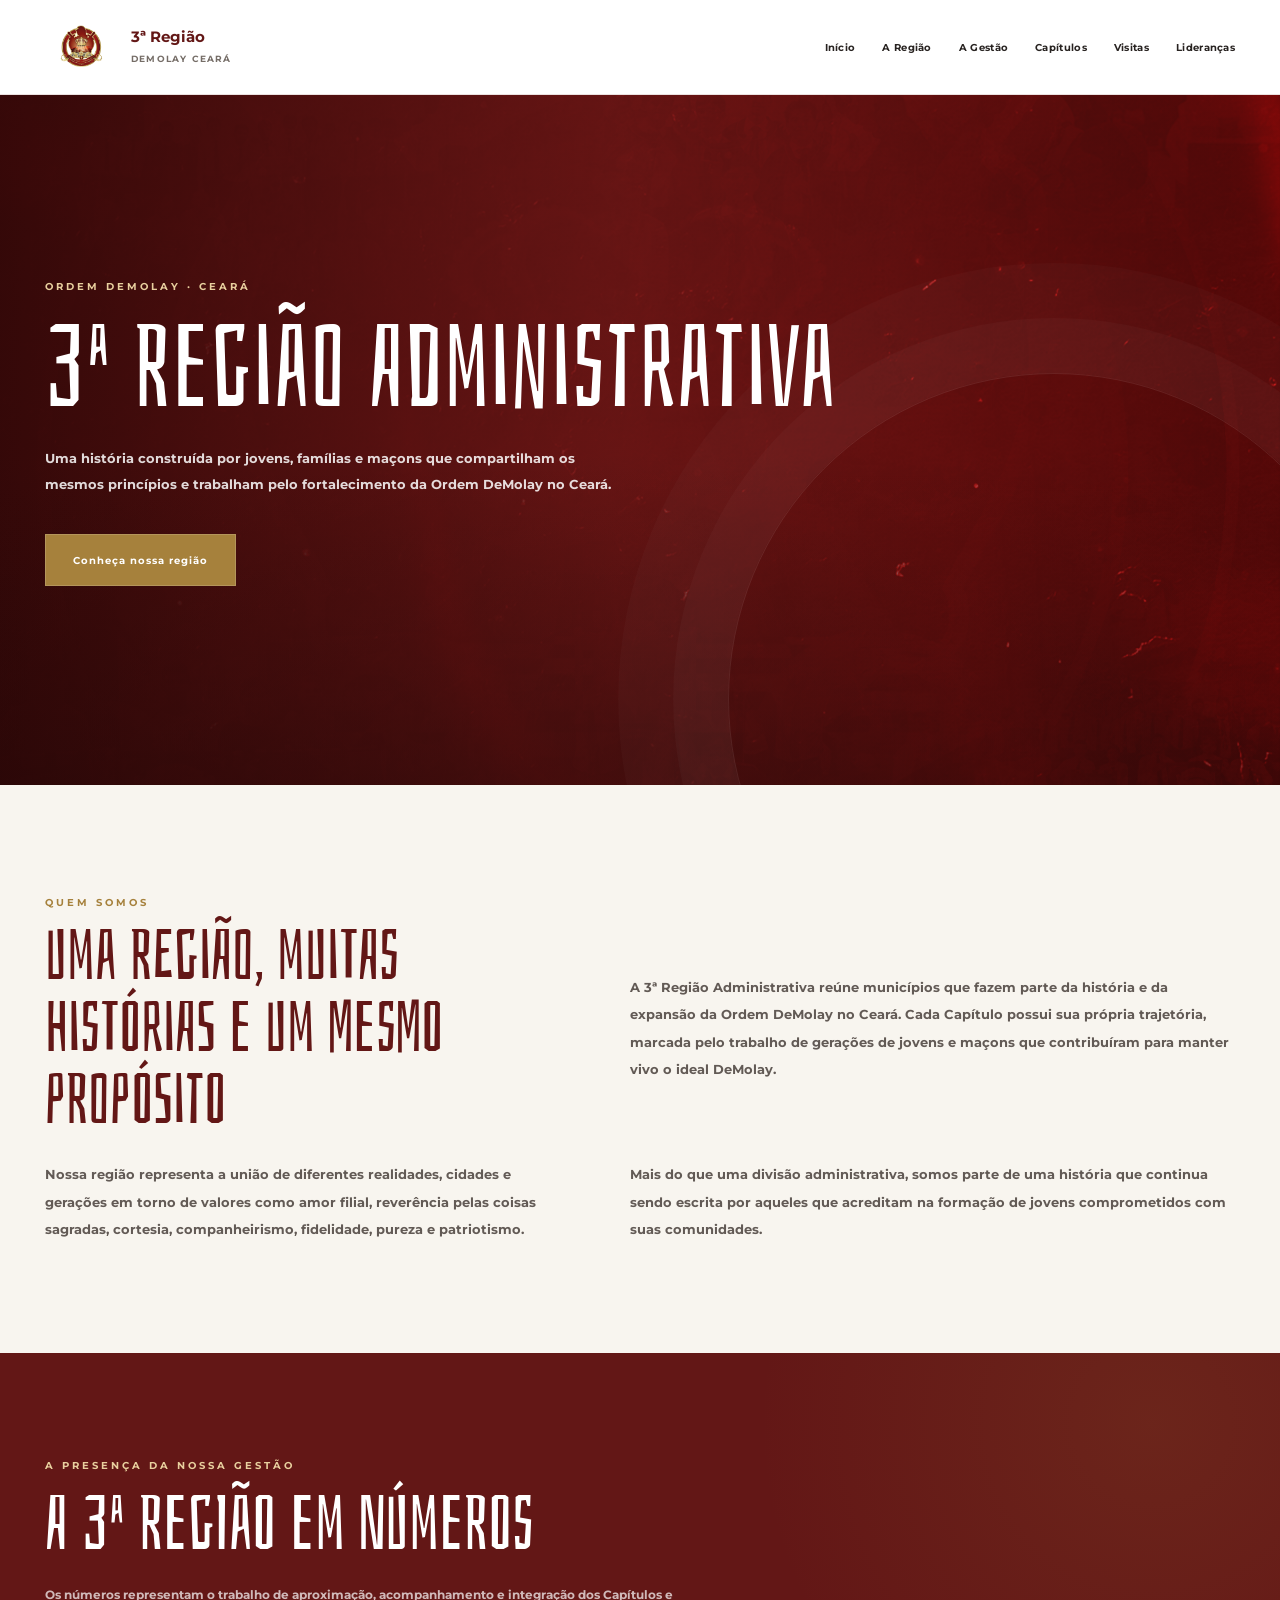
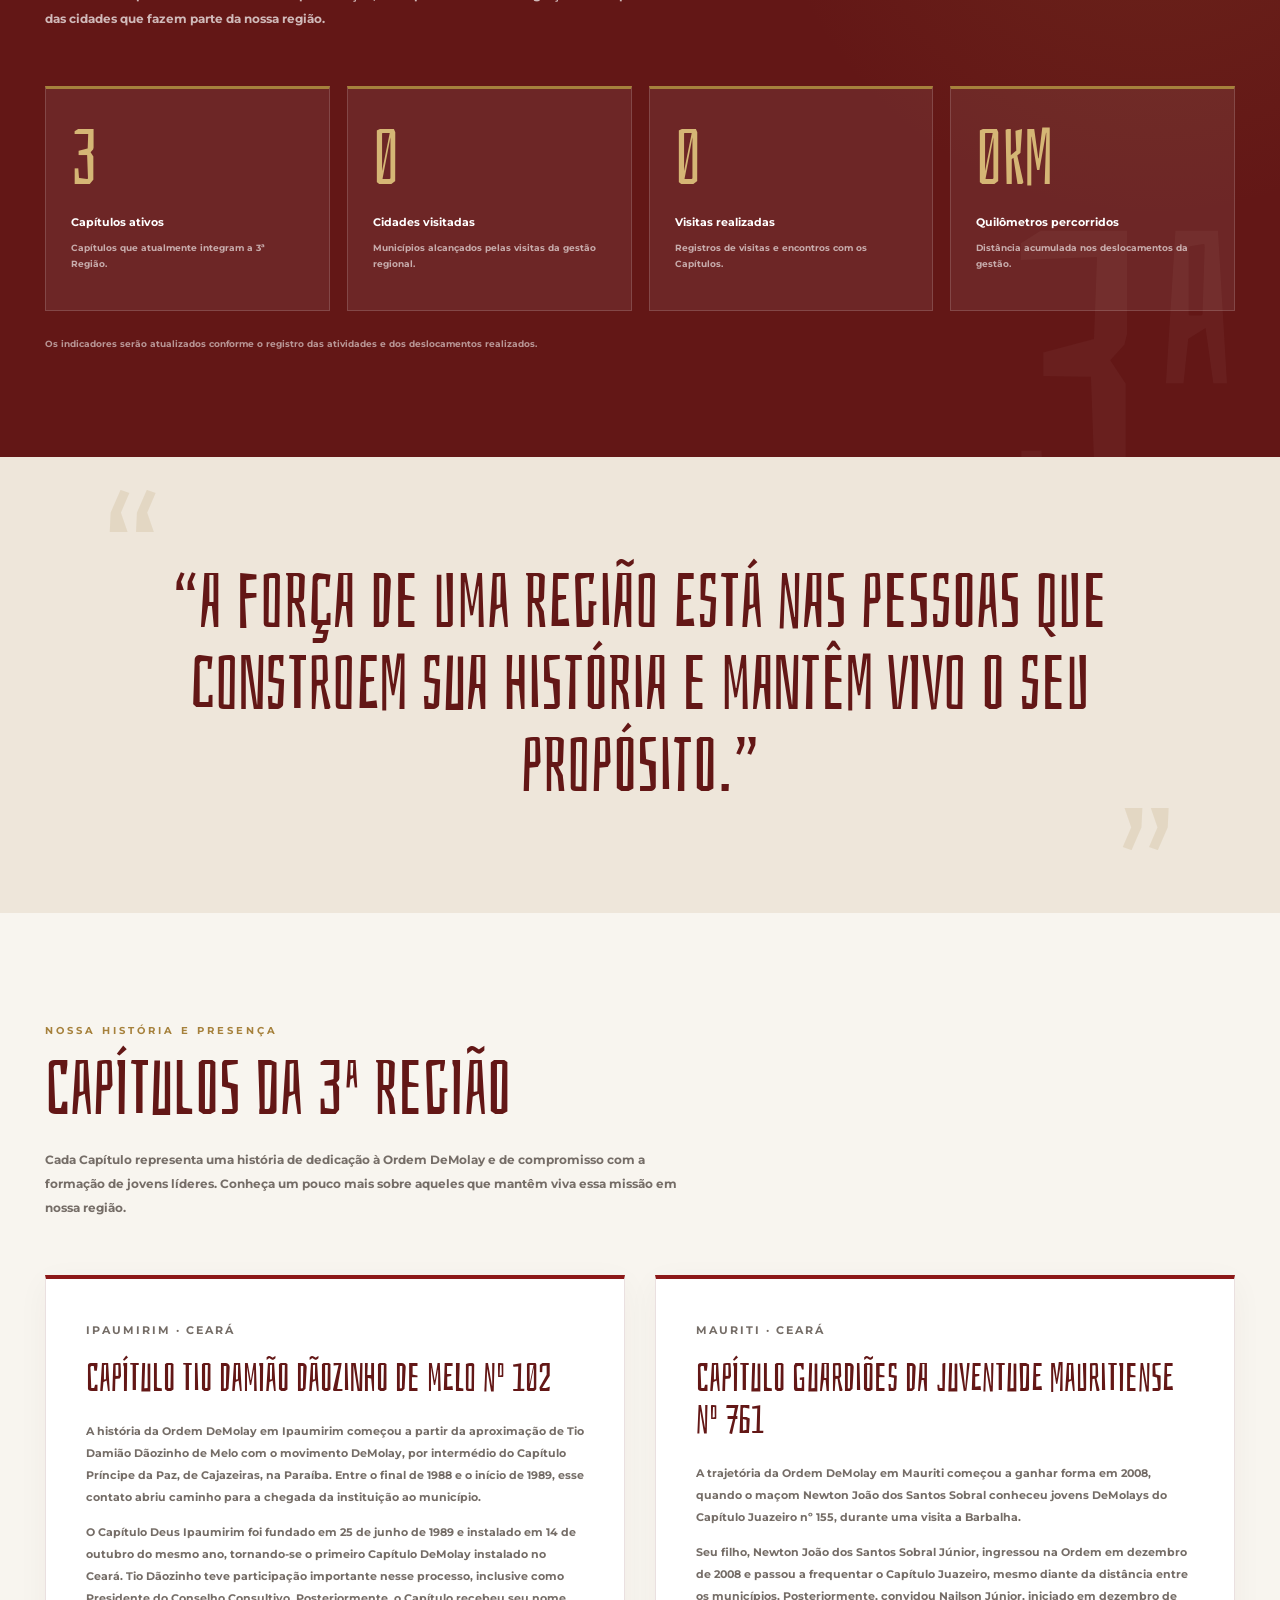
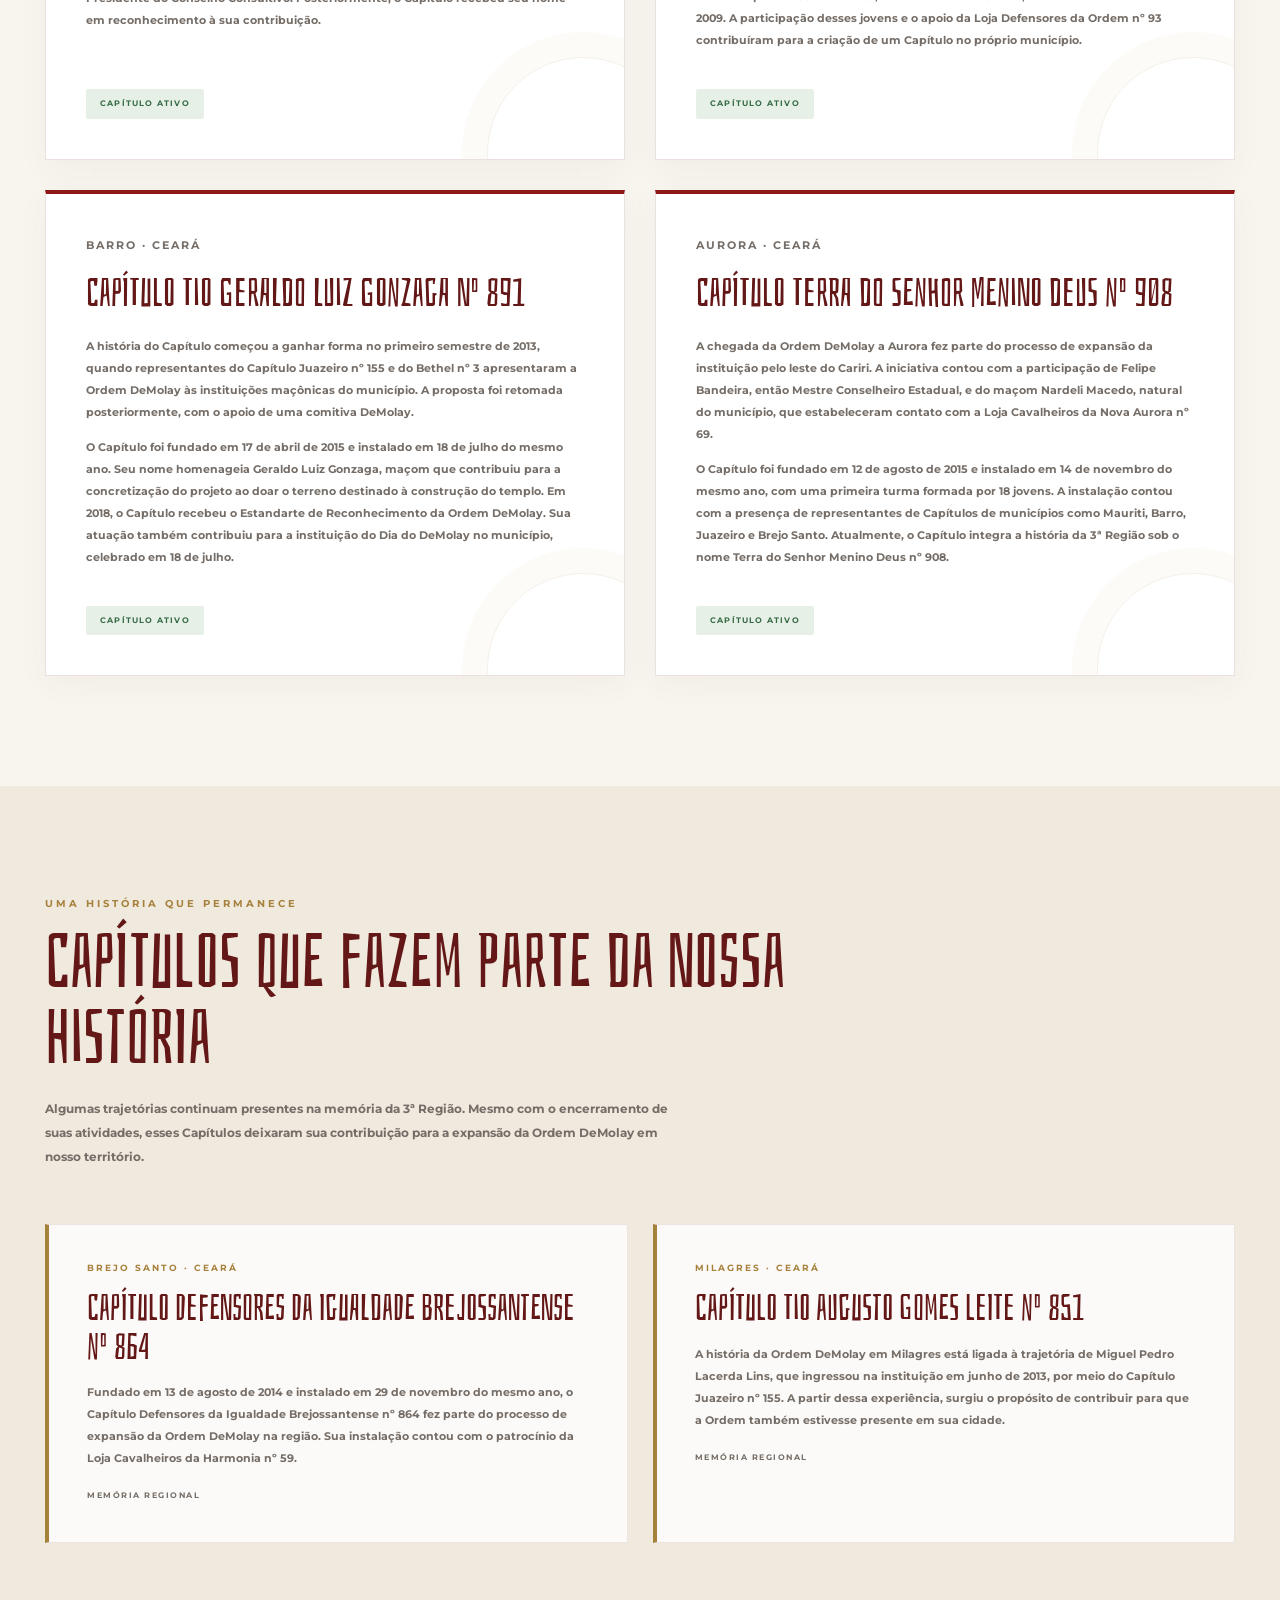
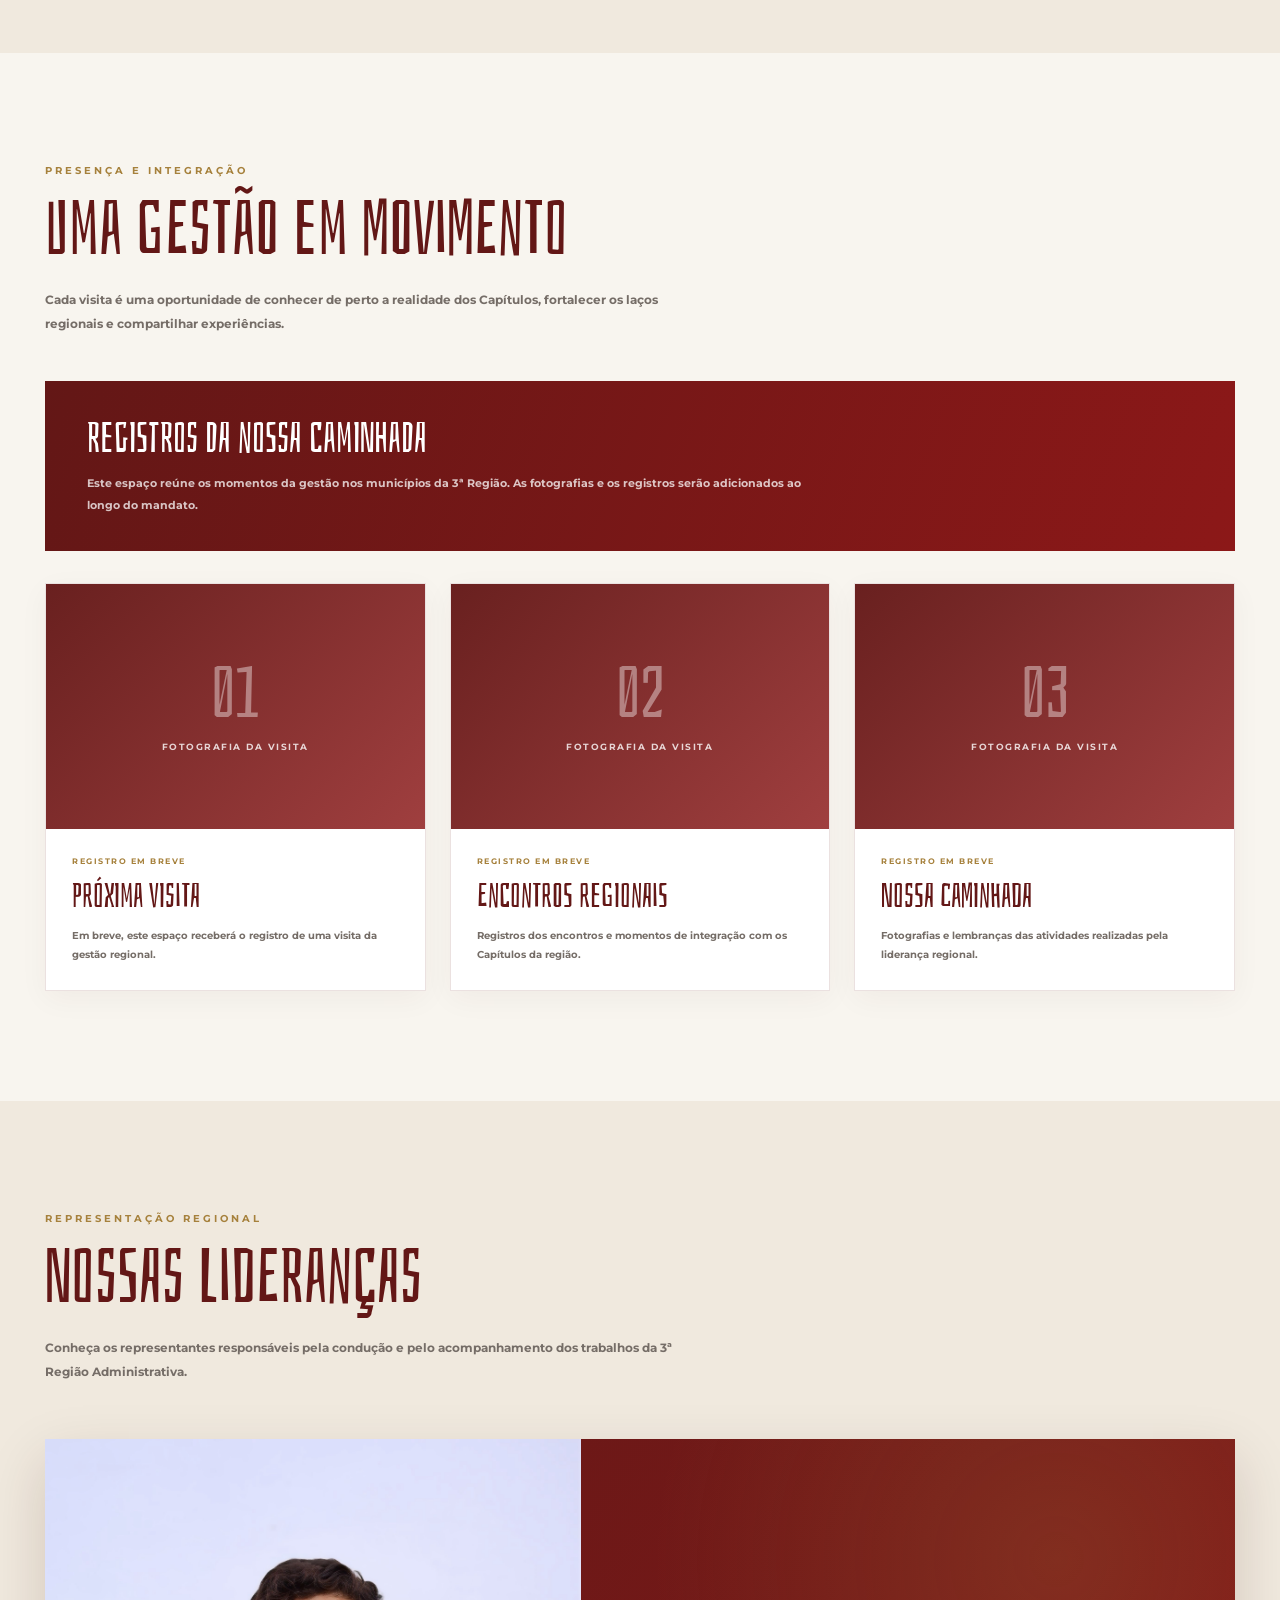
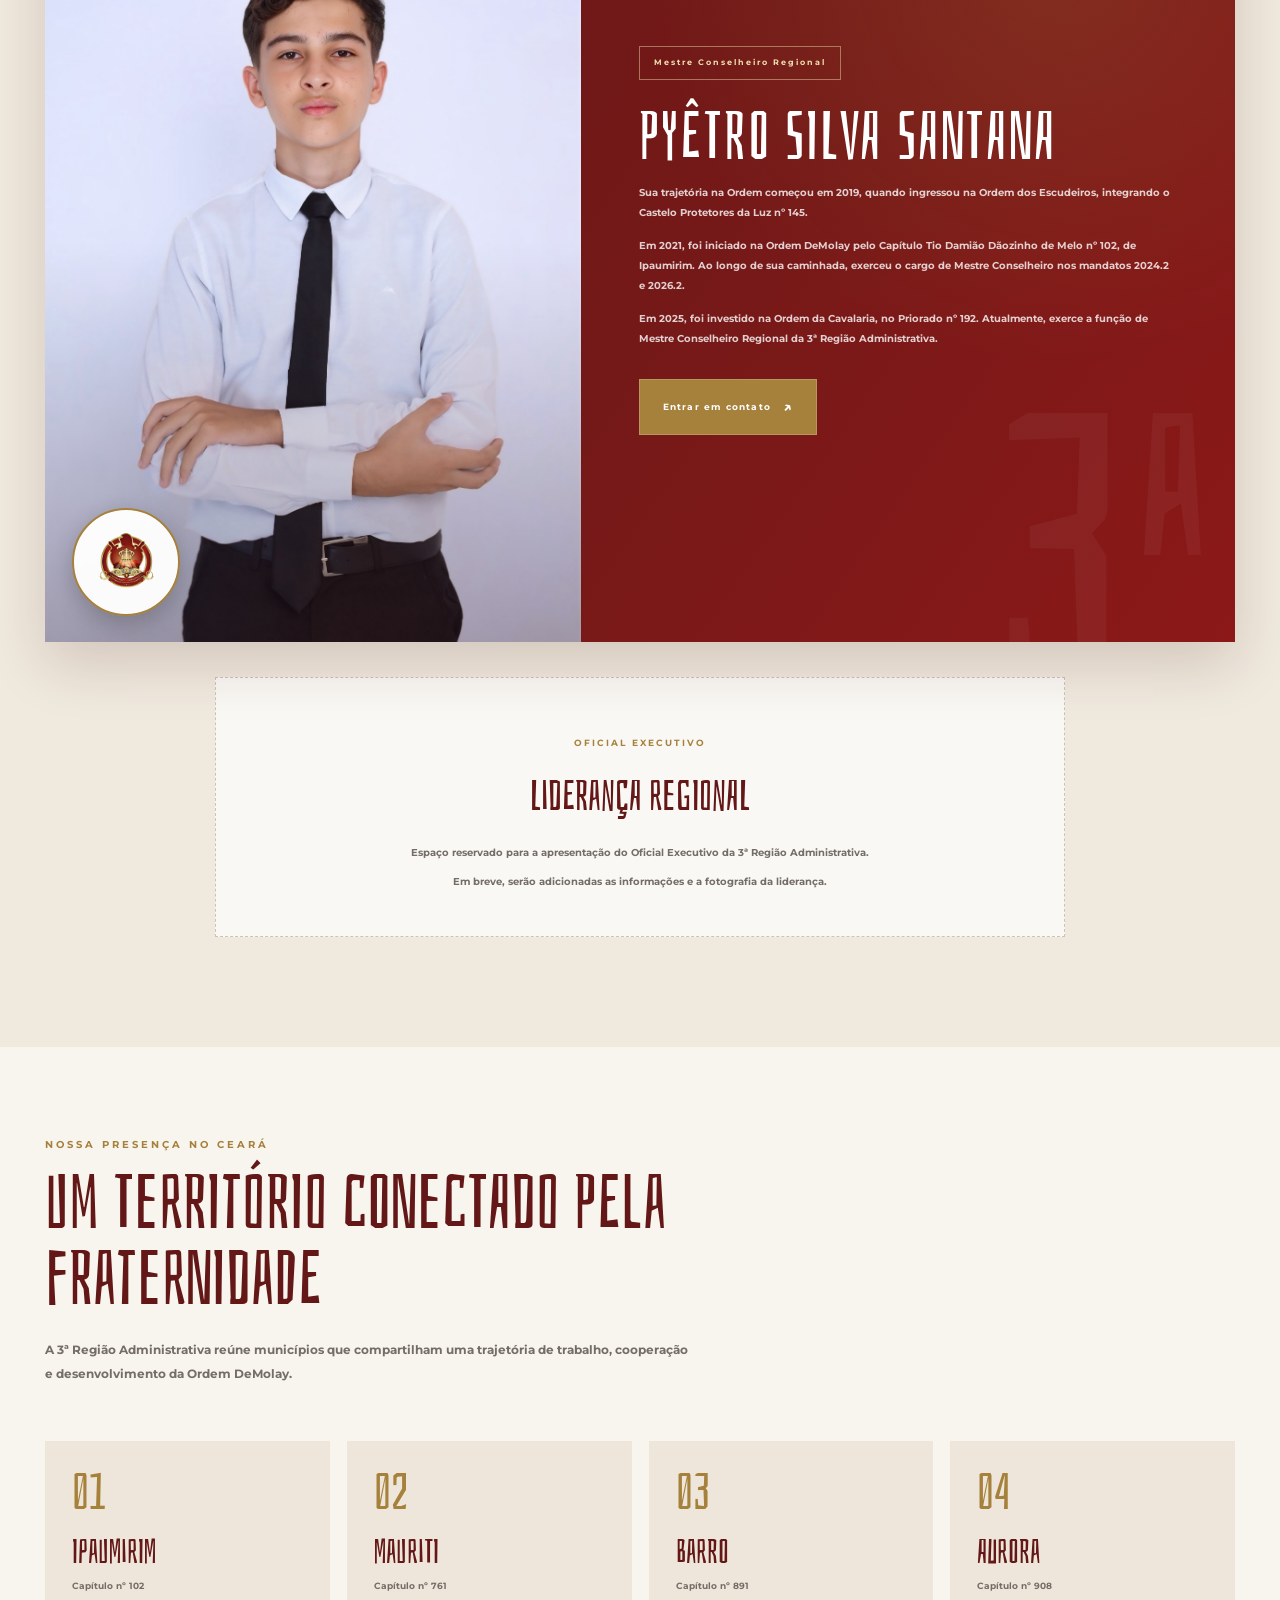
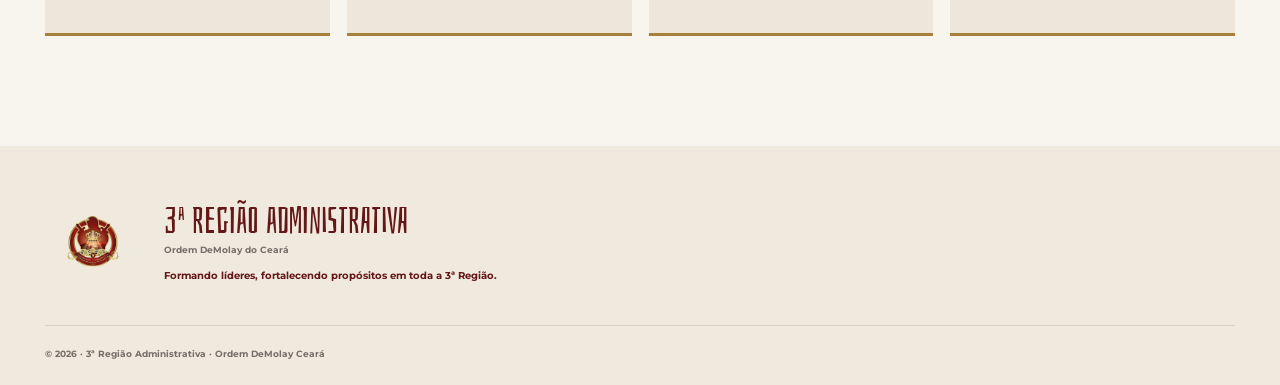
==== commit 3dcc4dff: "Update index.html" ====
--- a/index.html
+++ b/index.html
@@ -142,7 +142,7 @@
         </article>
 
         <article class="stat-card stat-card--distance">
-          <span class="stat-number" data-target="193">0</span>
+          <span class="stat-number" data-target="193km">0km</span>
           <h3>Quilômetros percorridos</h3>
           <p>Distância acumulada nos deslocamentos da gestão.</p>
         </article>
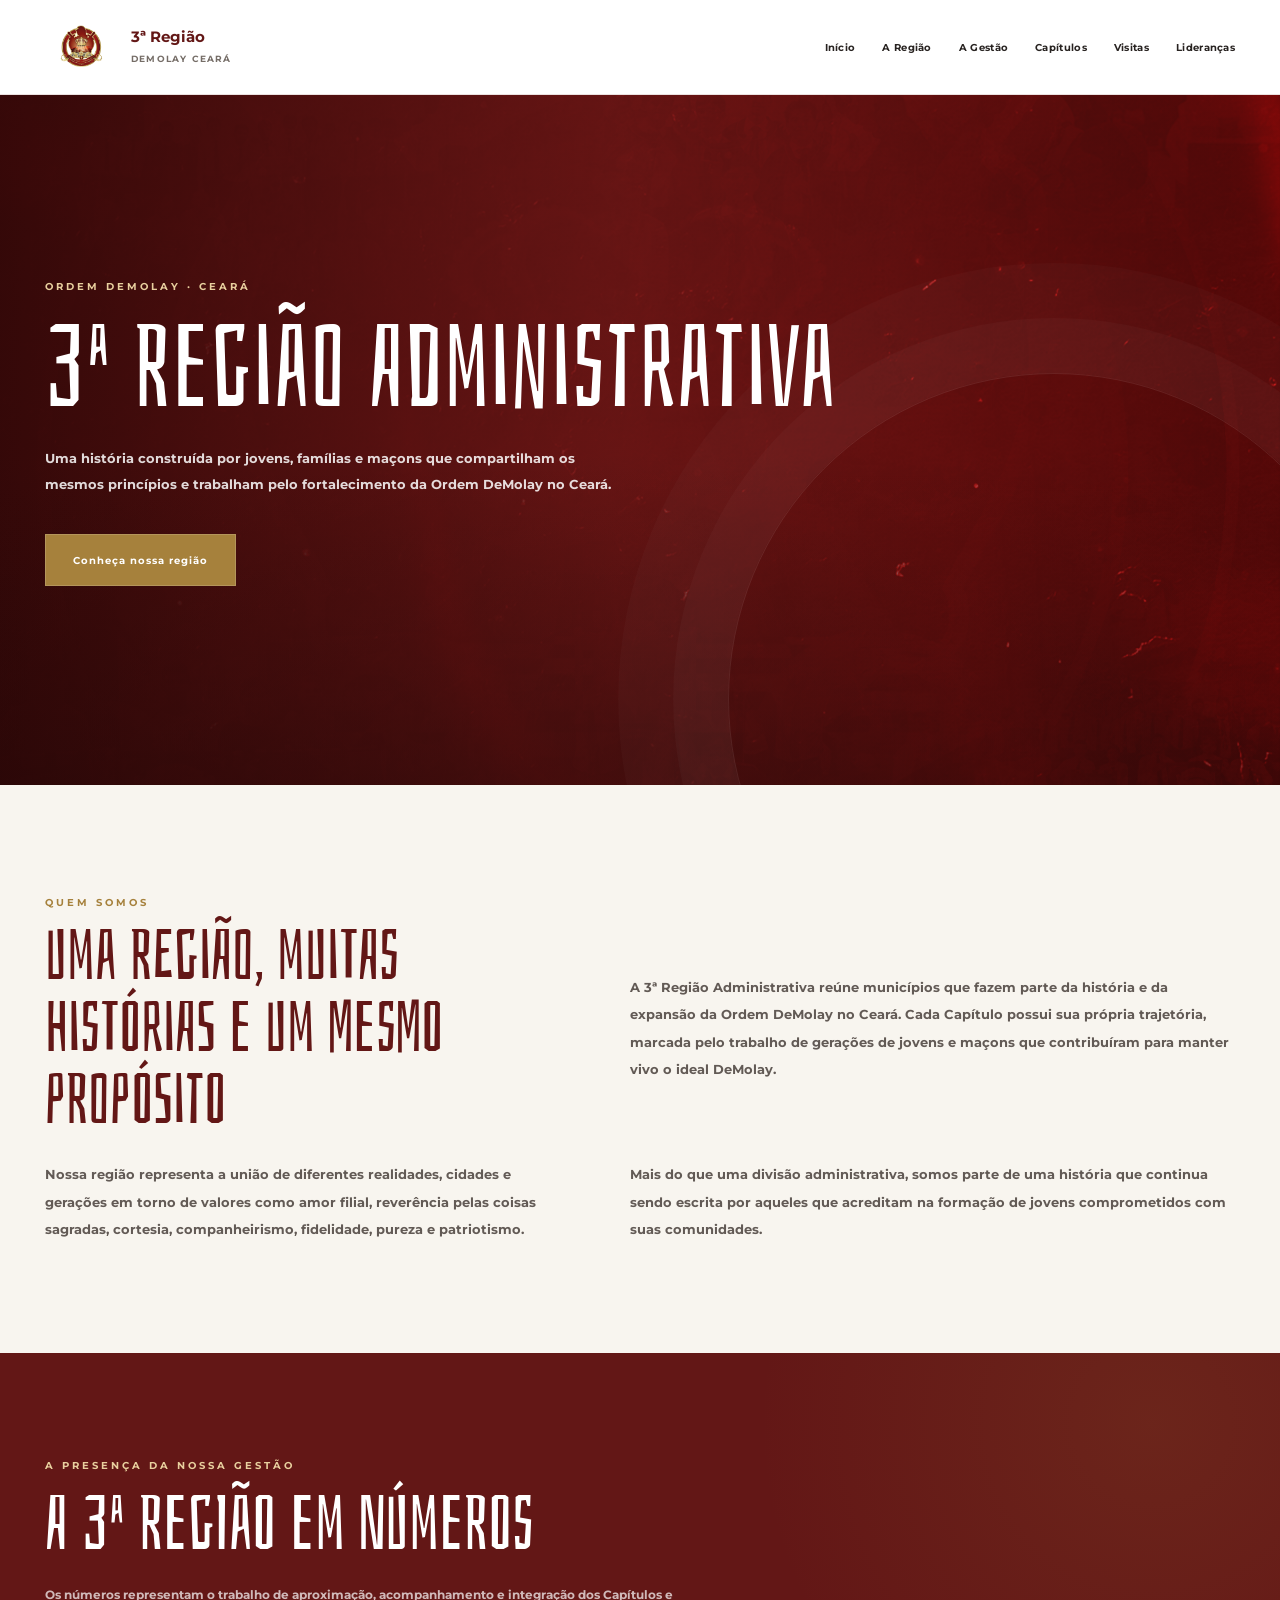
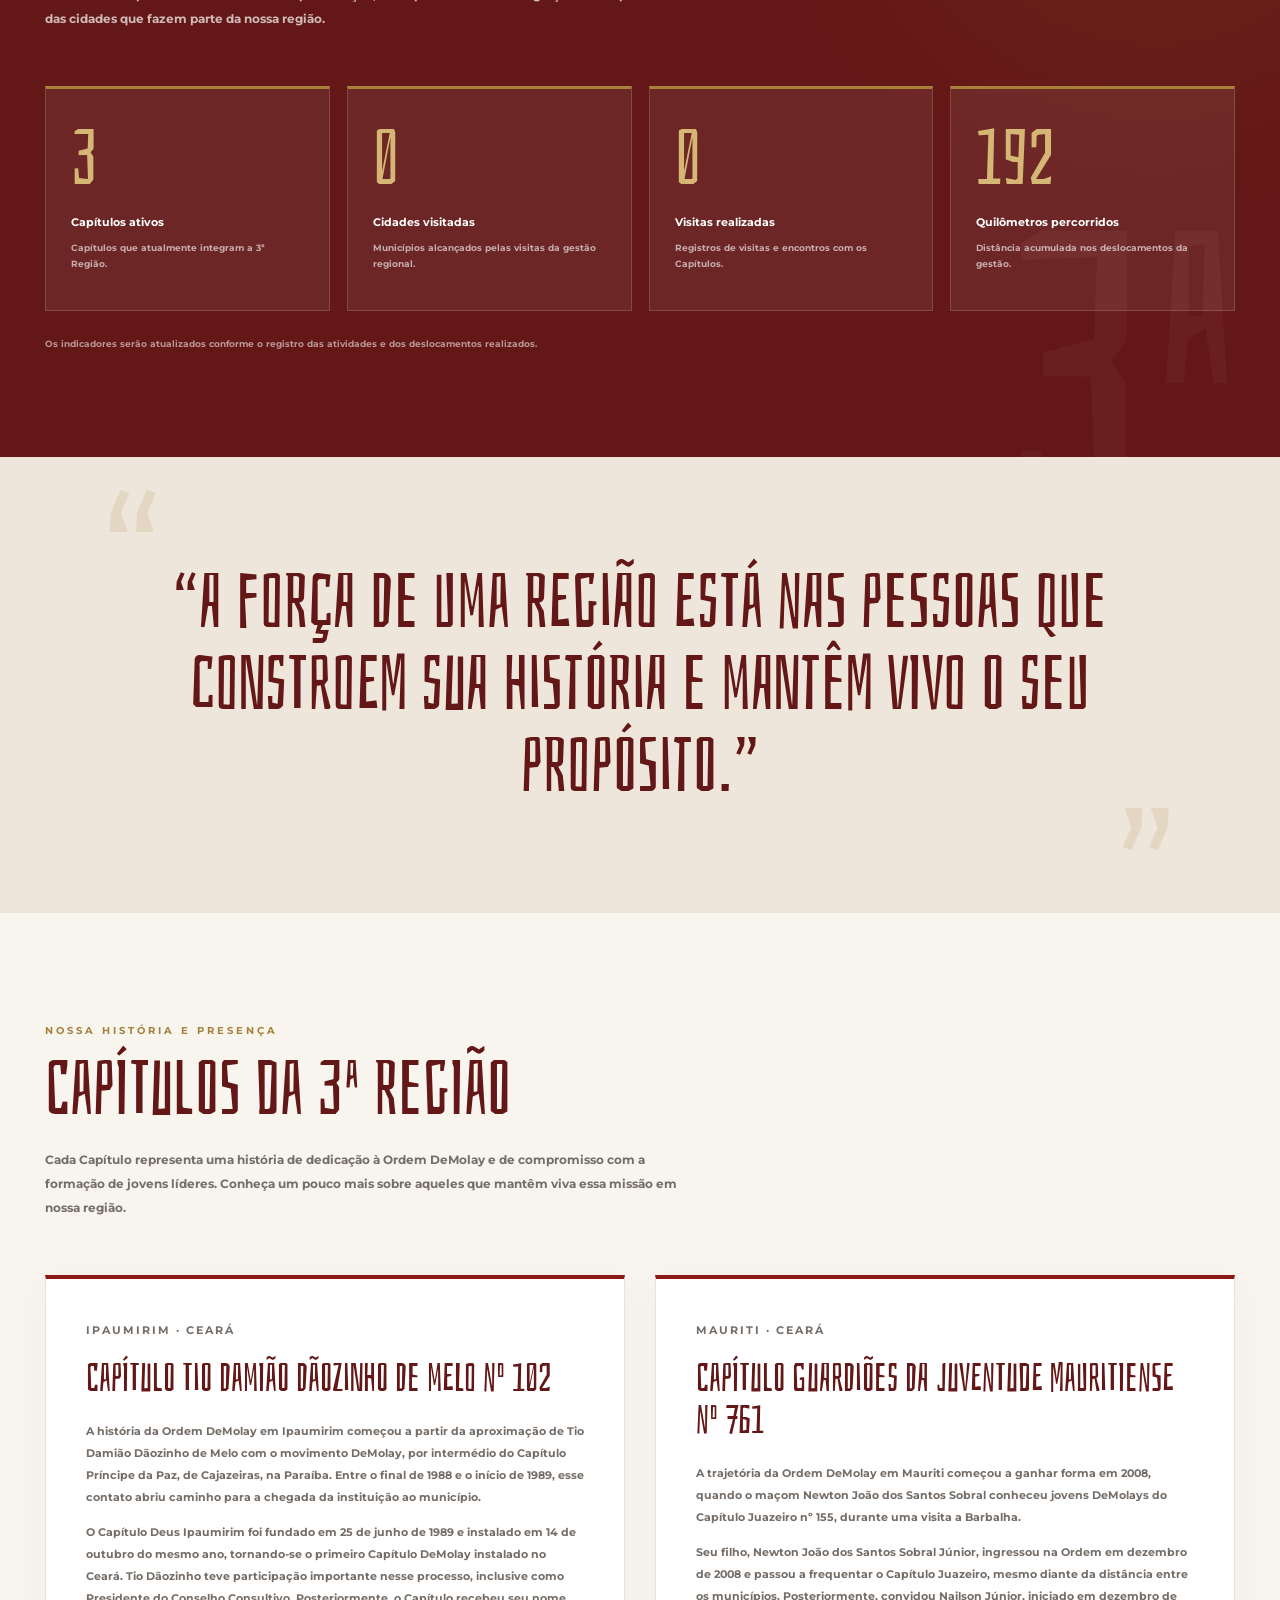
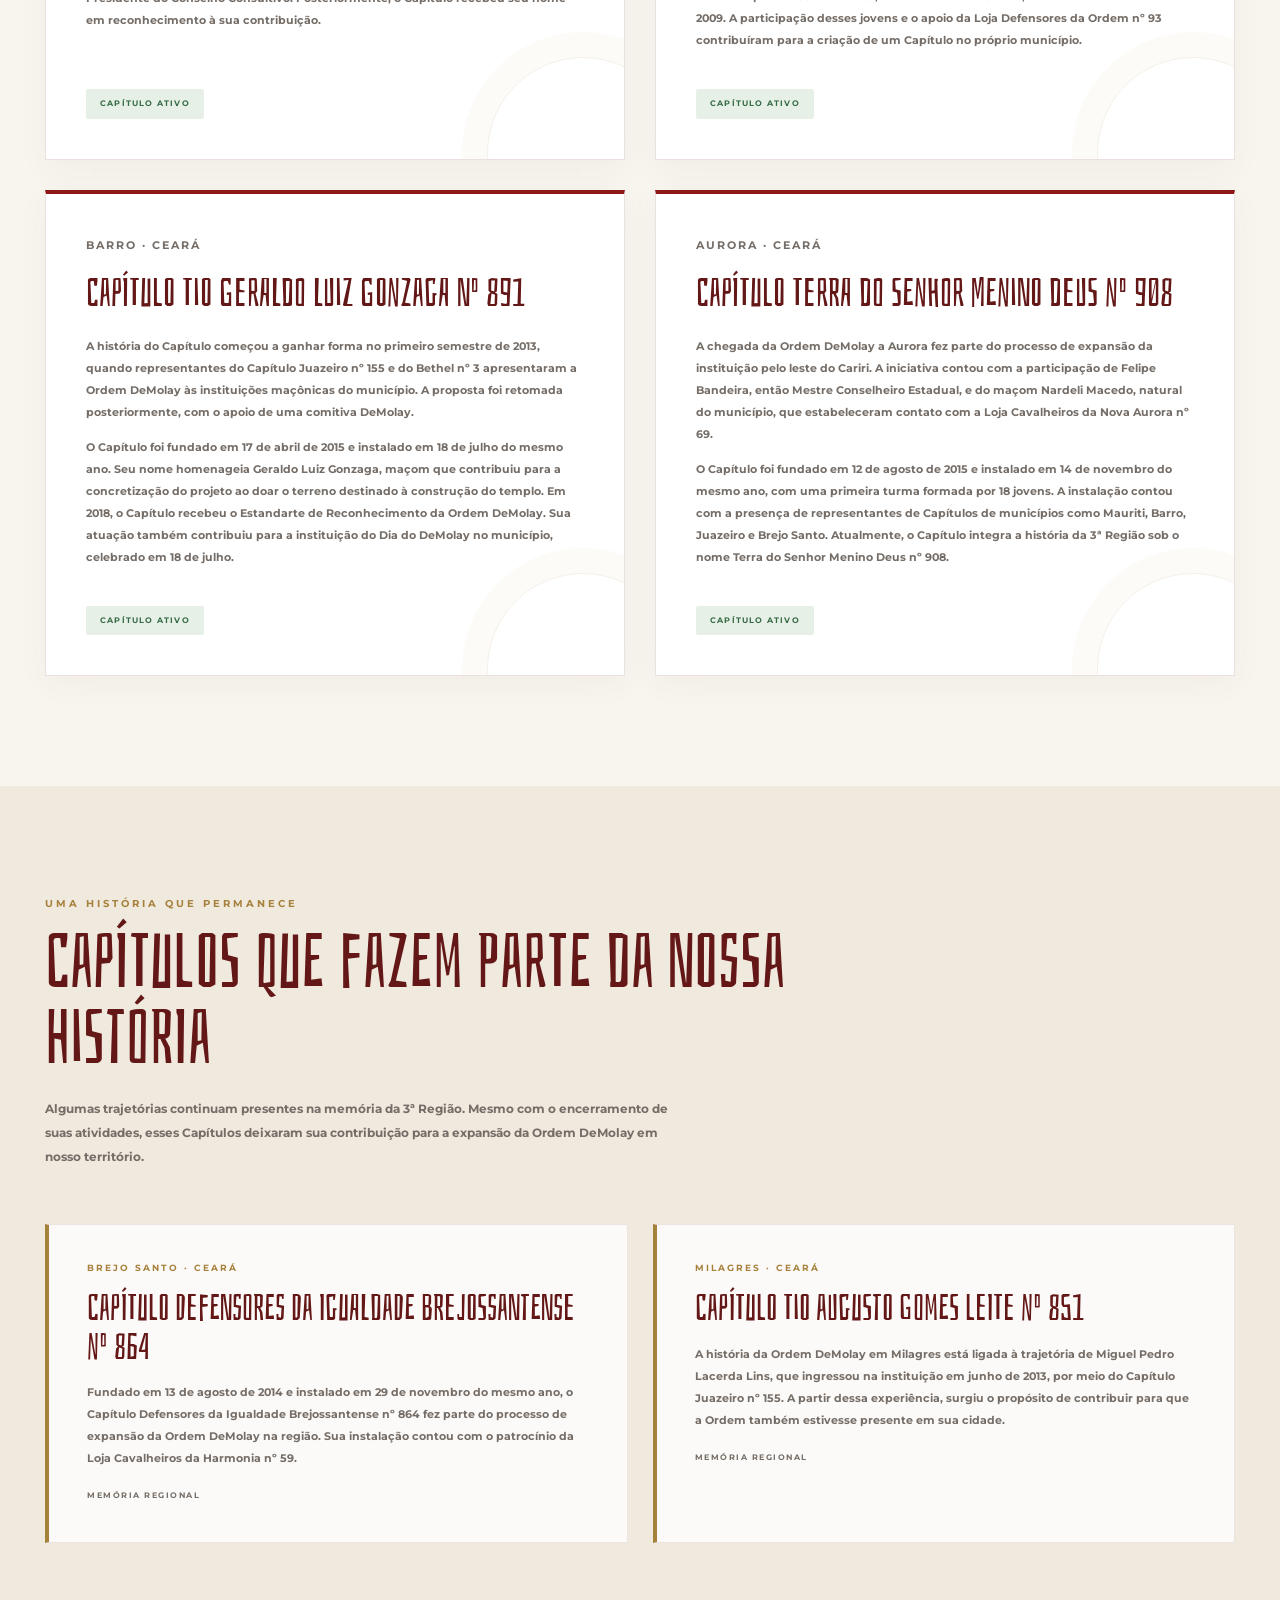
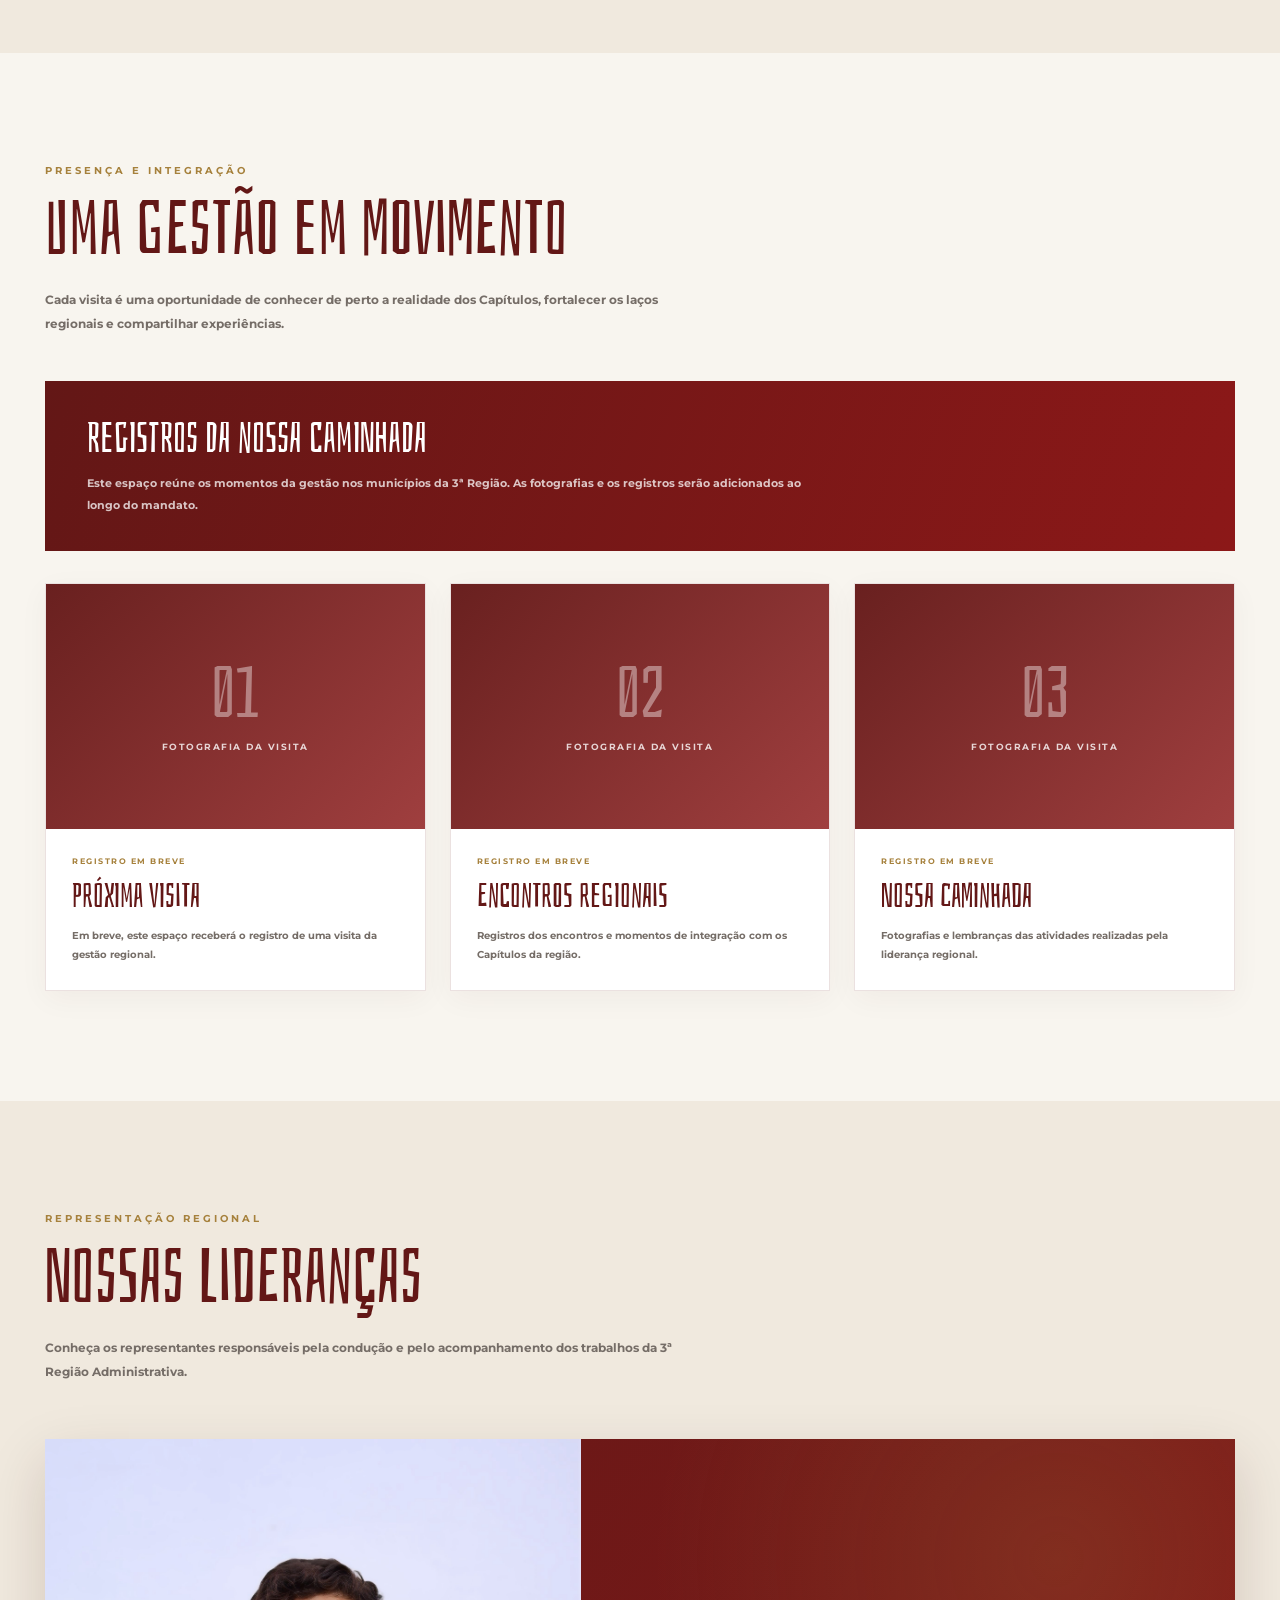
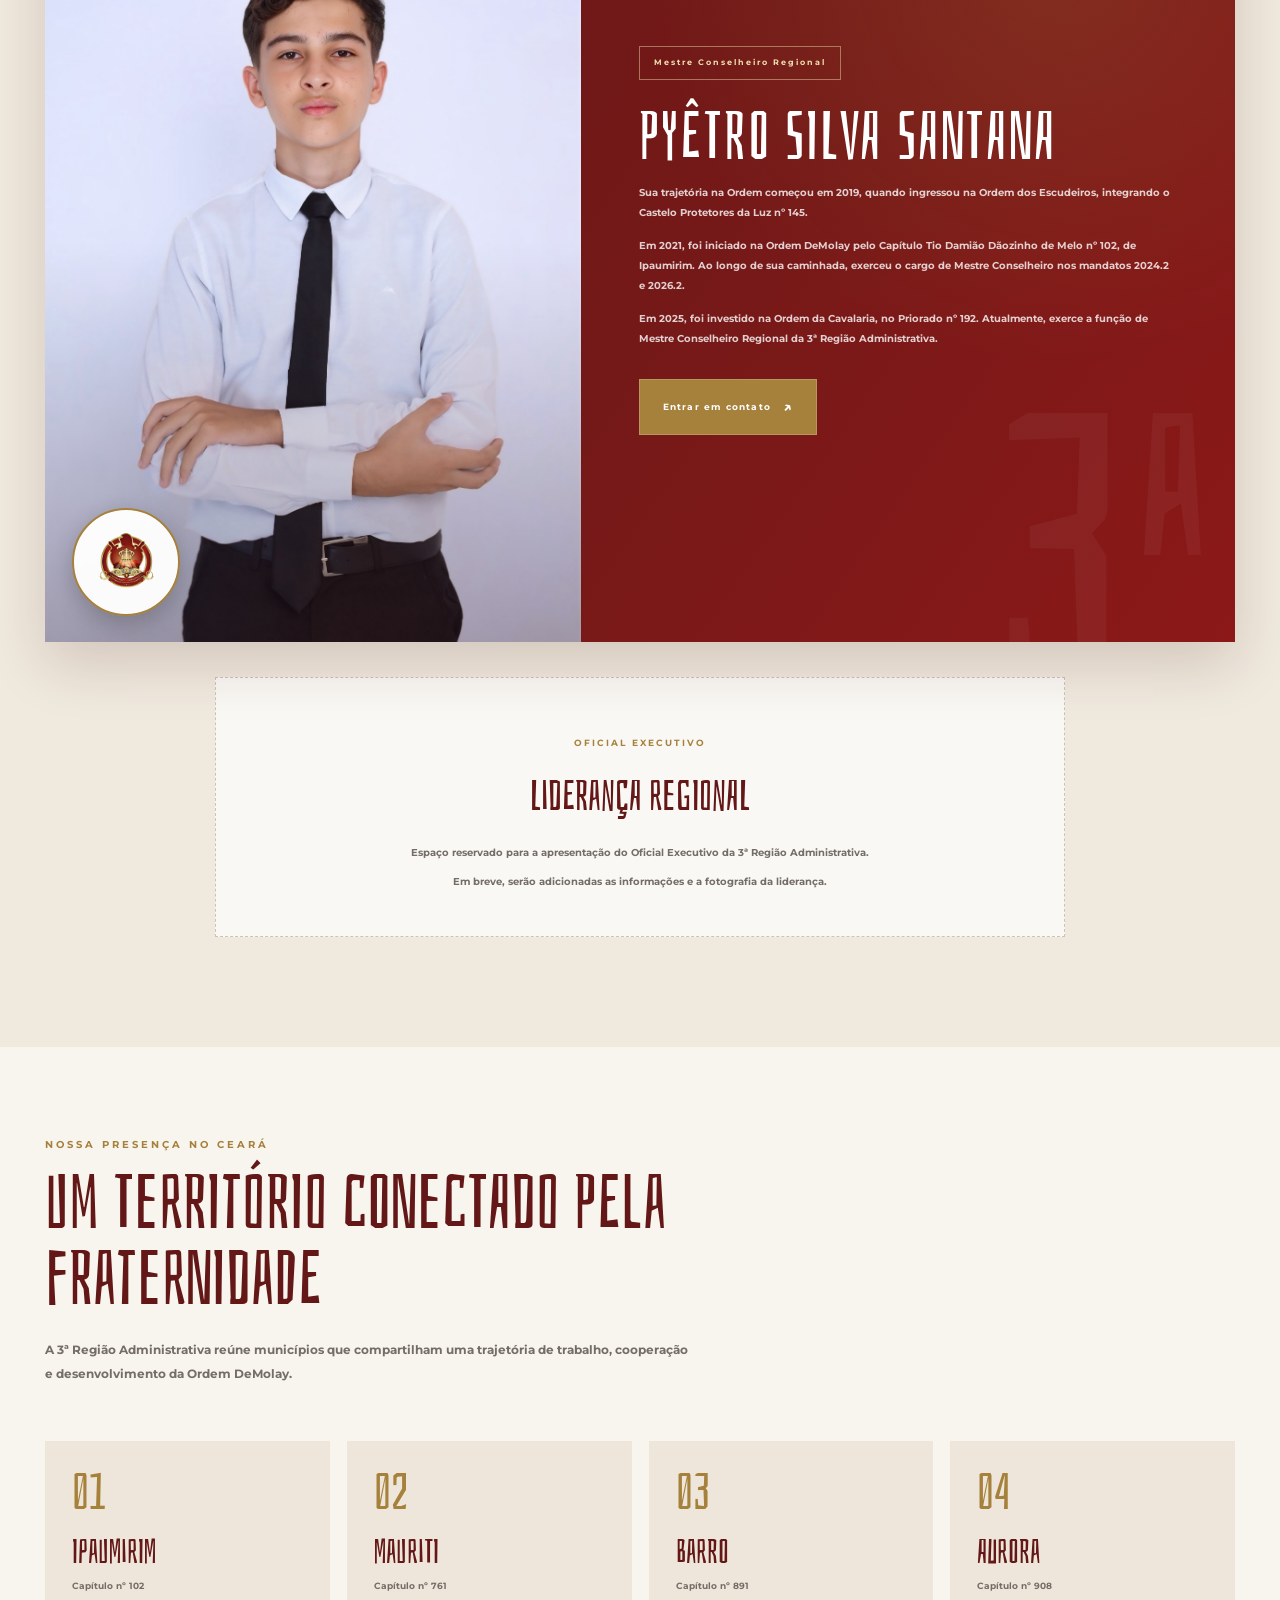
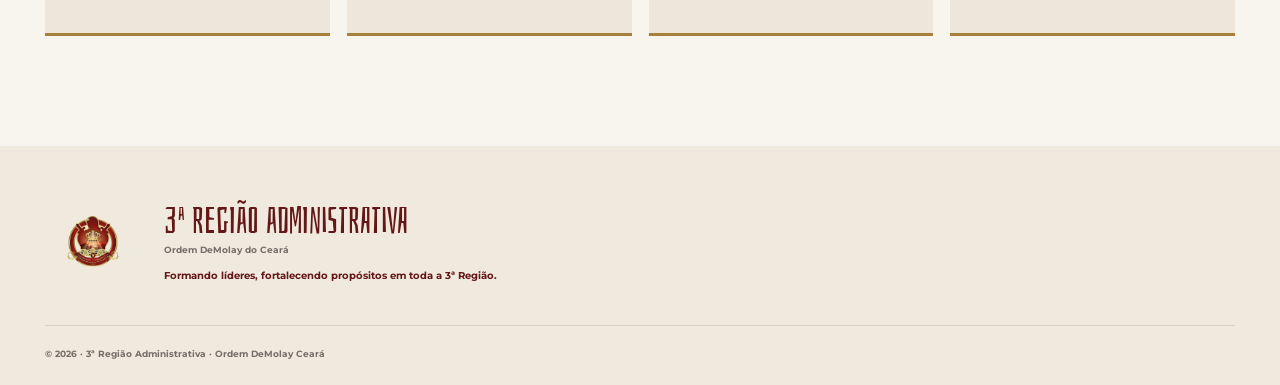
==== commit 14cca9e5: "Update index.html" ====
--- a/index.html
+++ b/index.html
@@ -142,7 +142,7 @@
         </article>
 
         <article class="stat-card stat-card--distance">
-          <span class="stat-number" data-target="193km">0km</span>
+          <span class="stat-number" data-target="193">0</span>
           <h3>Quilômetros percorridos</h3>
           <p>Distância acumulada nos deslocamentos da gestão.</p>
         </article>
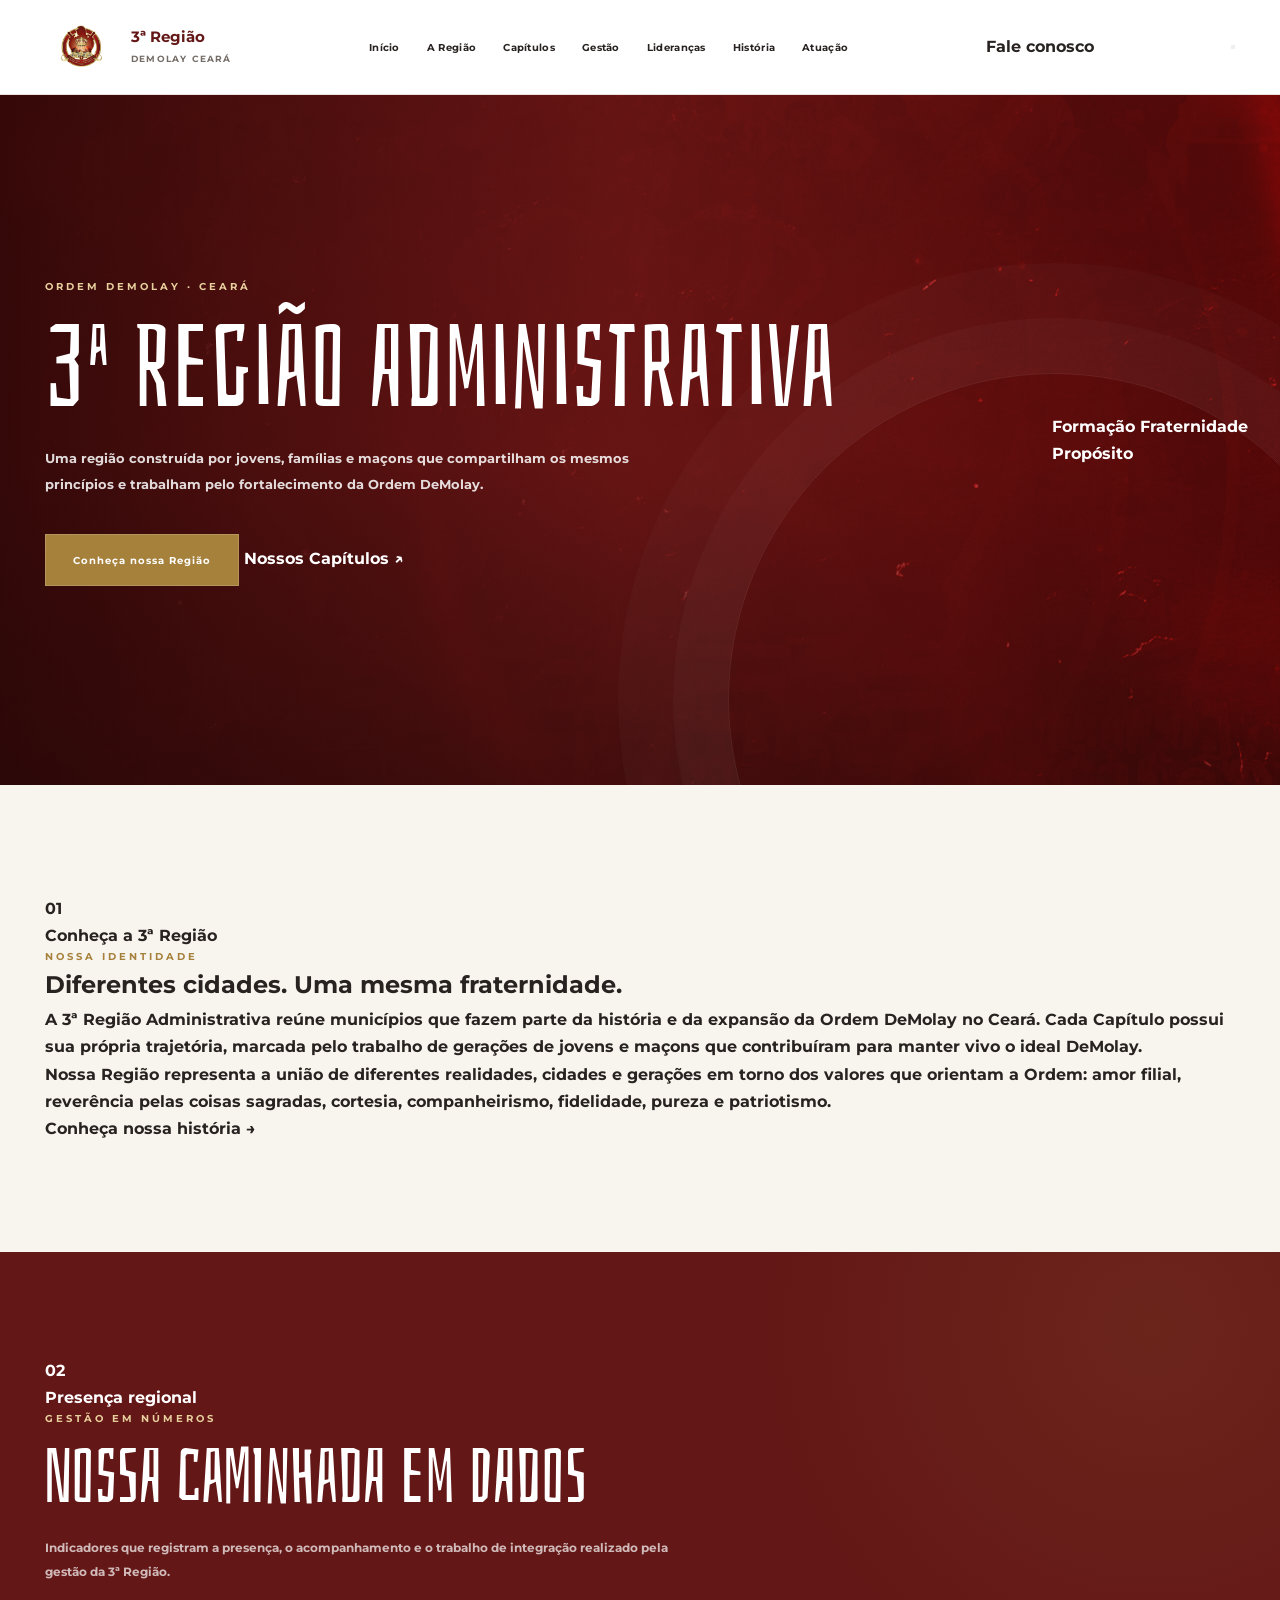
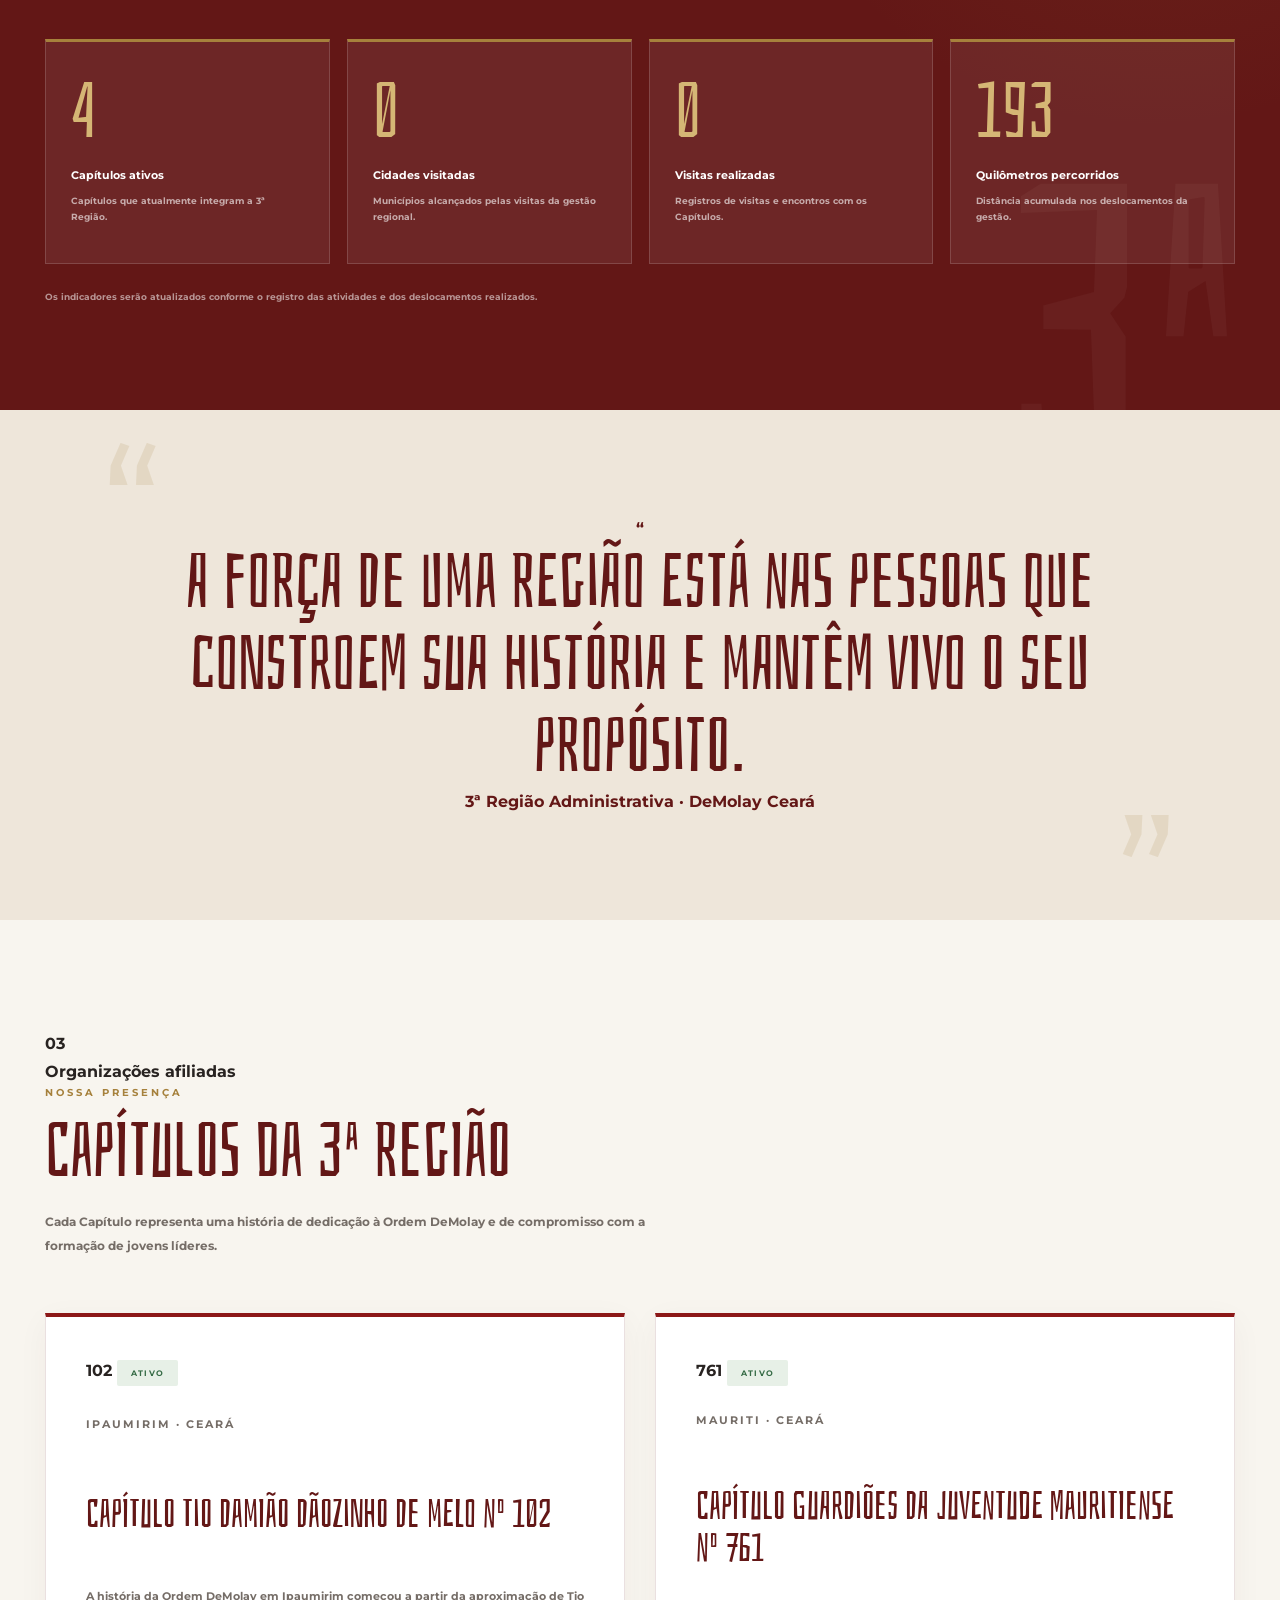
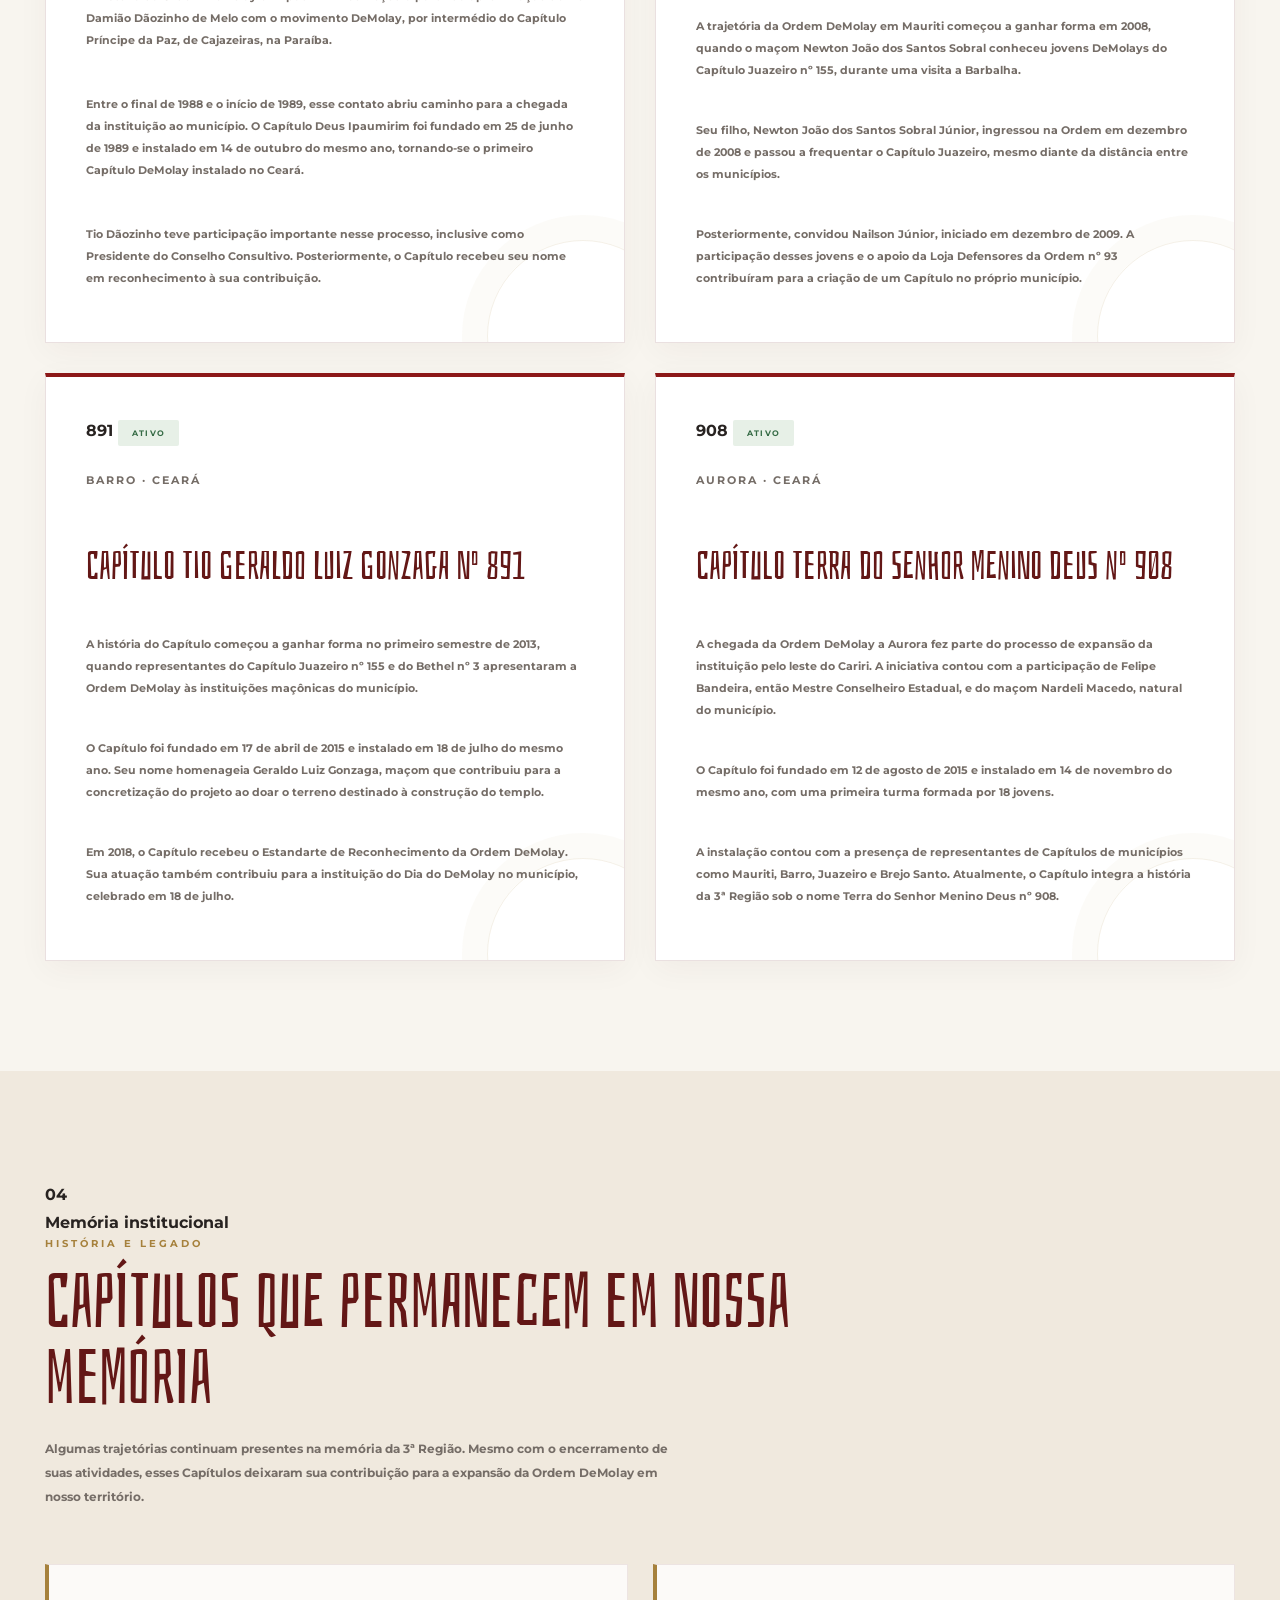
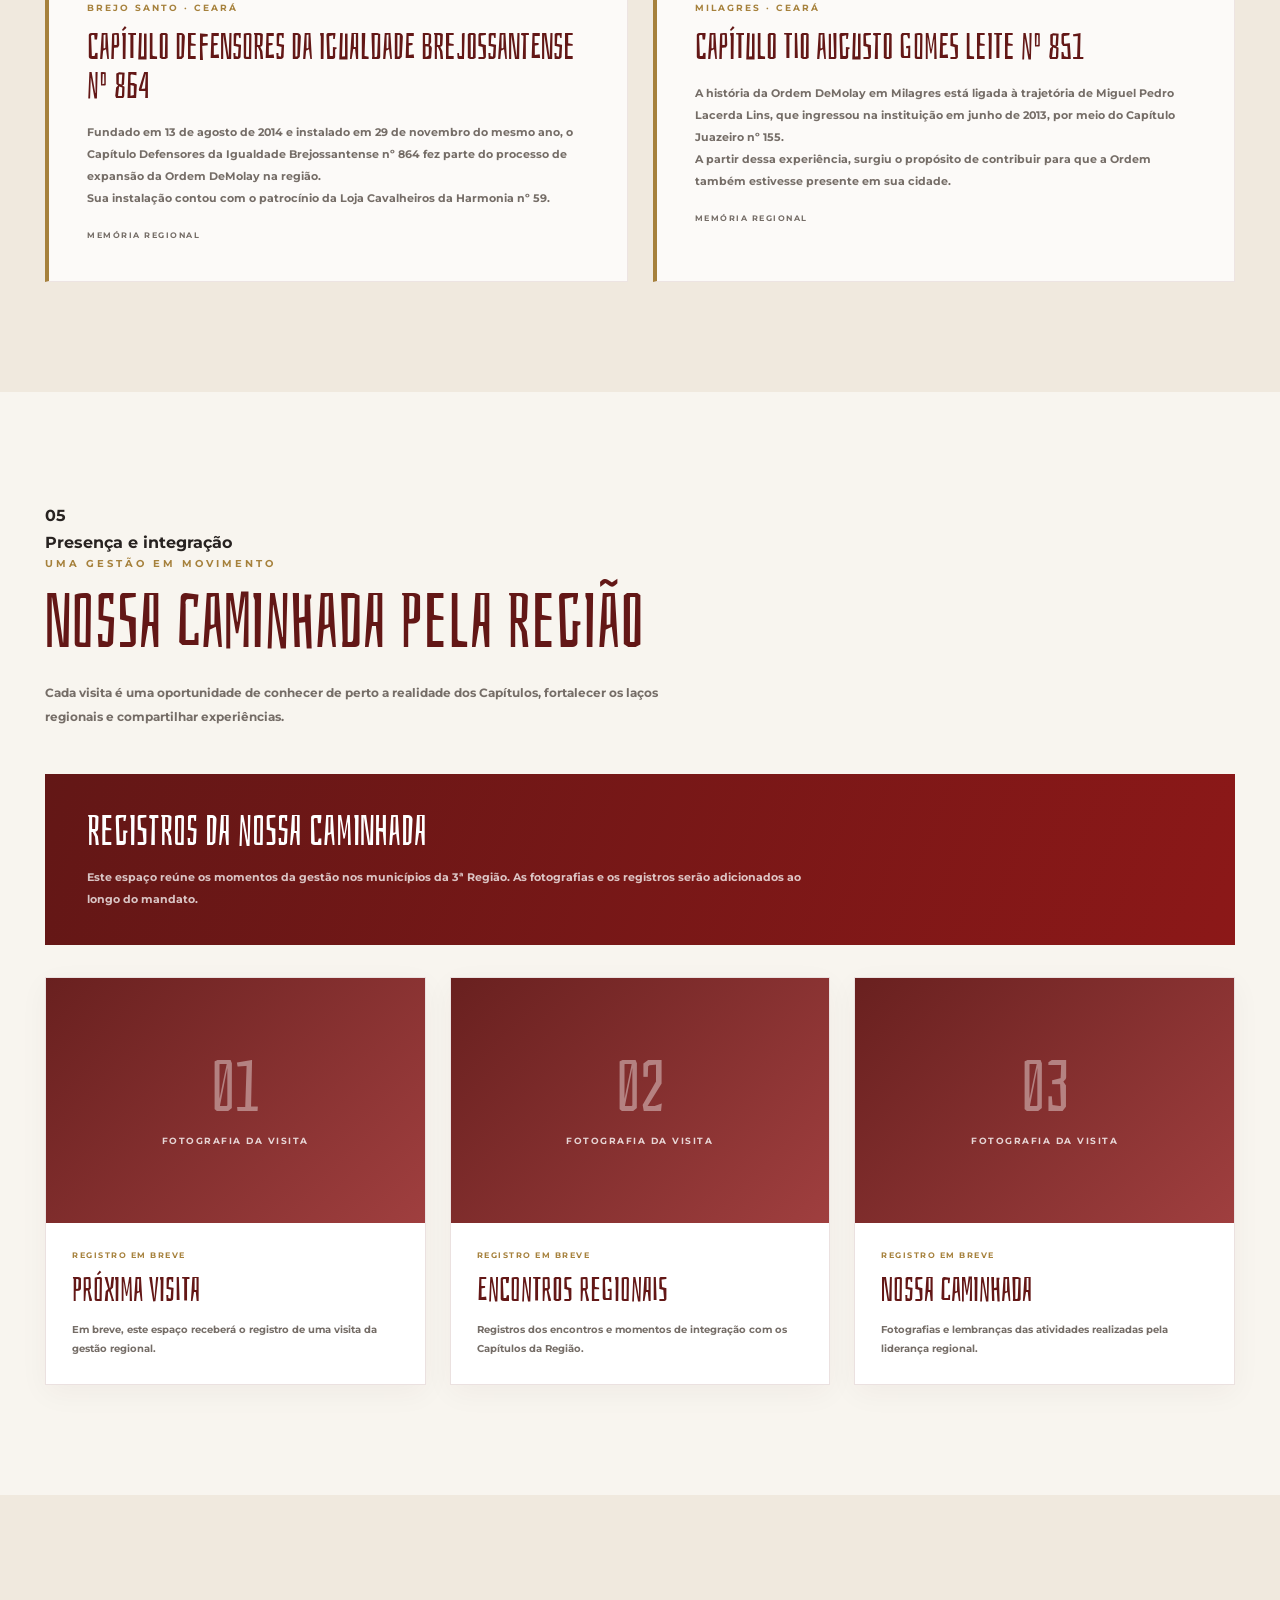
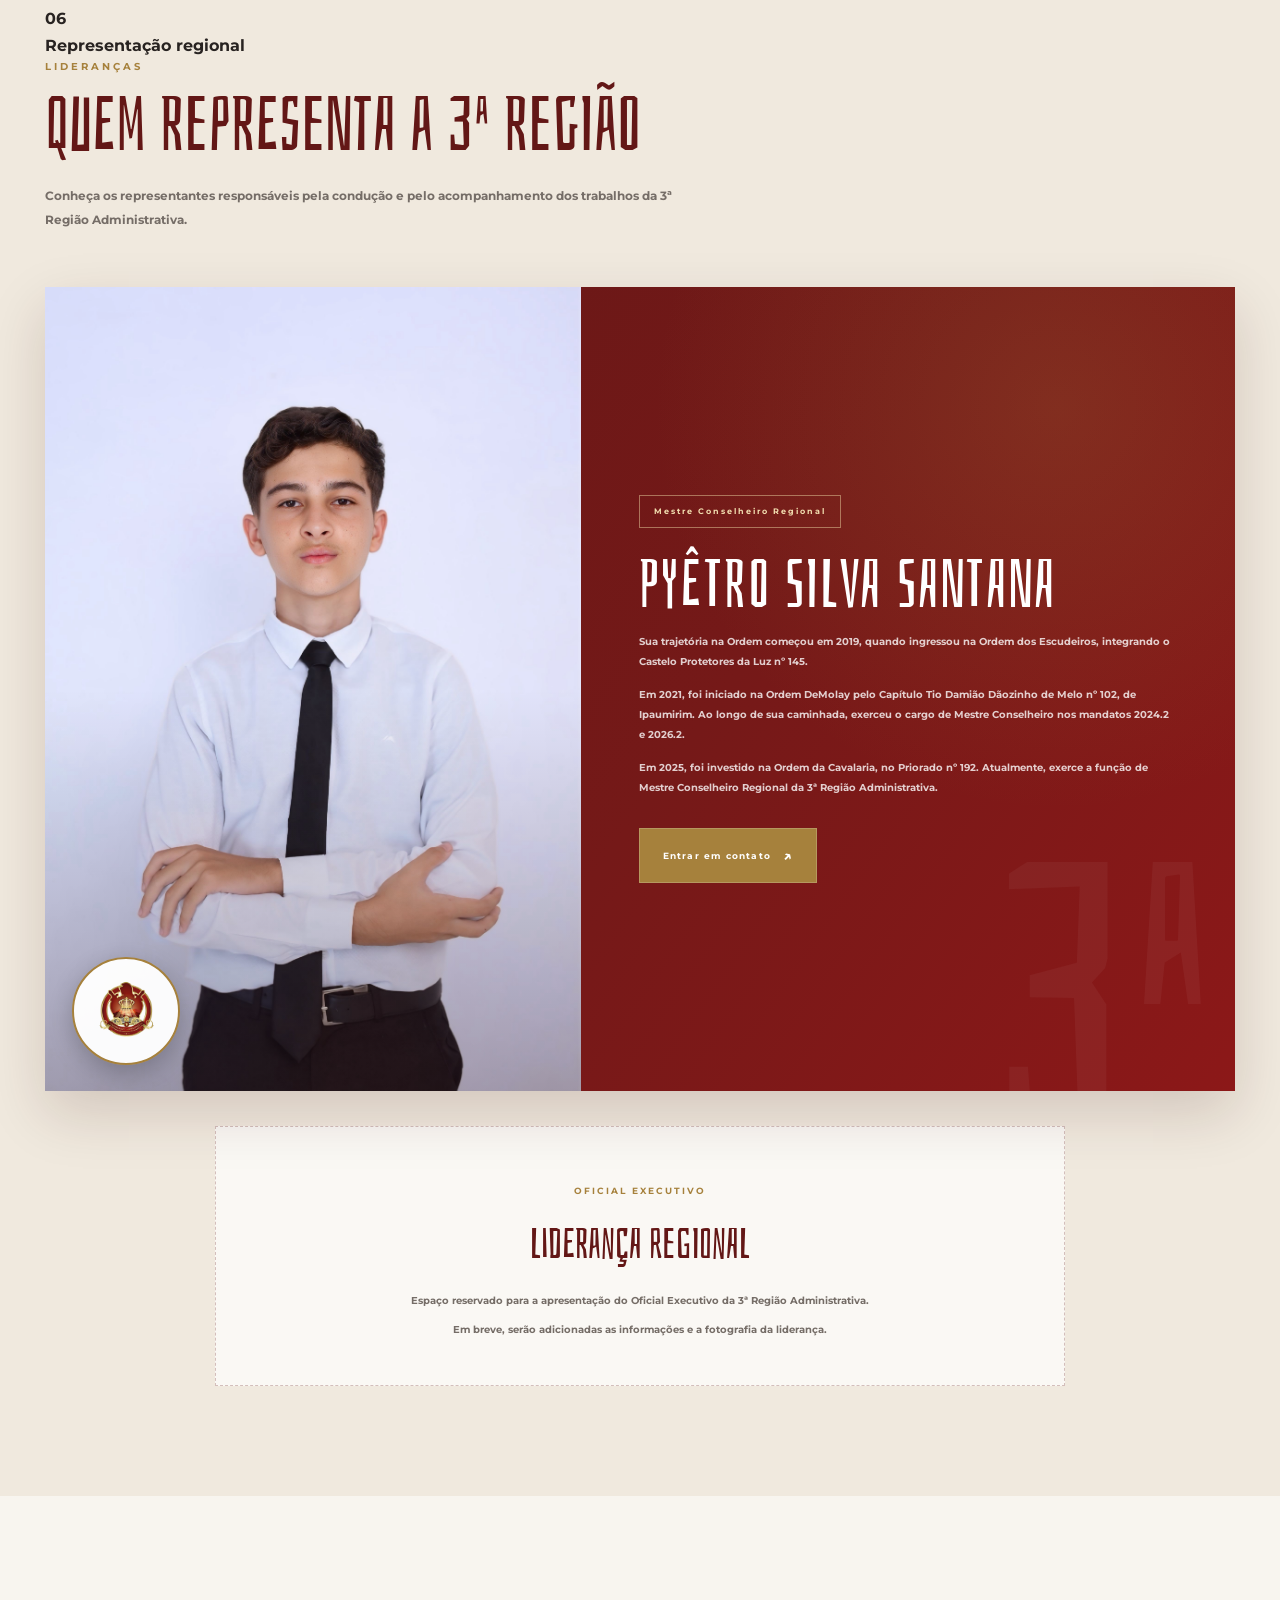
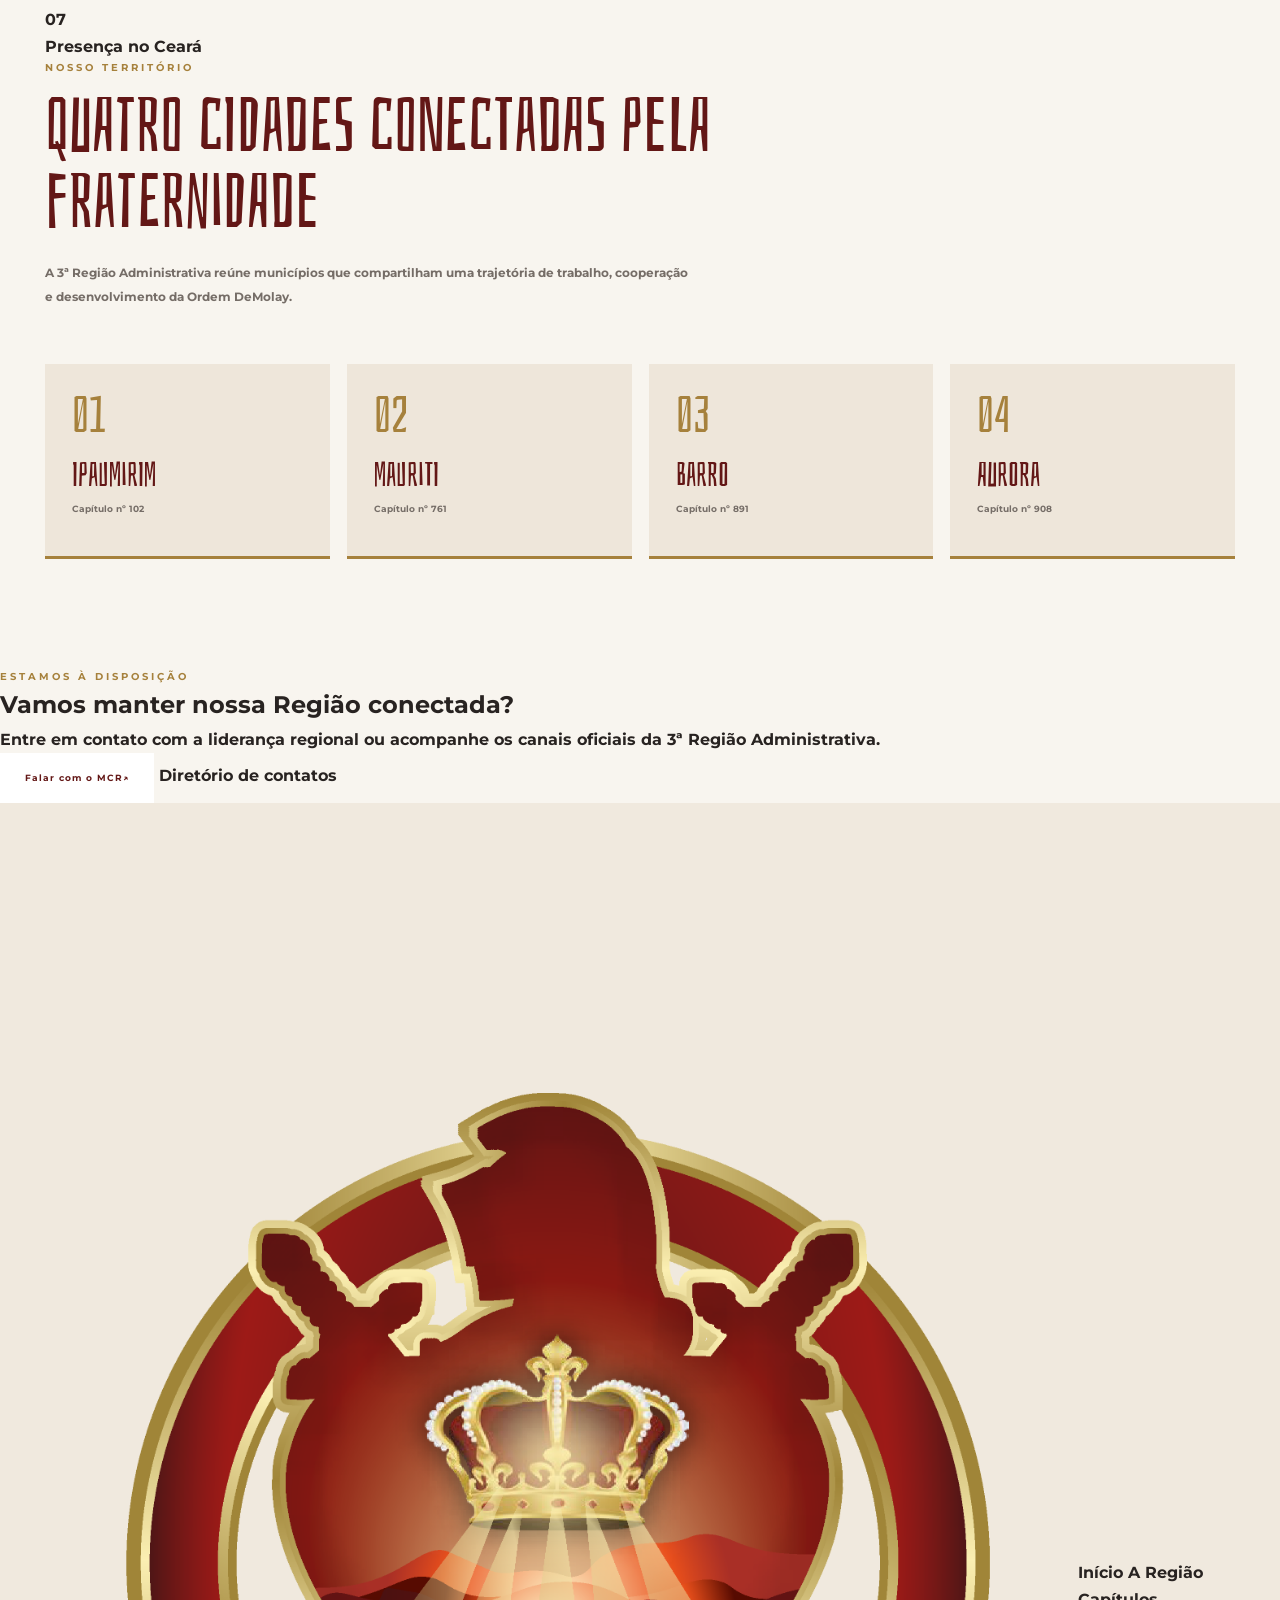
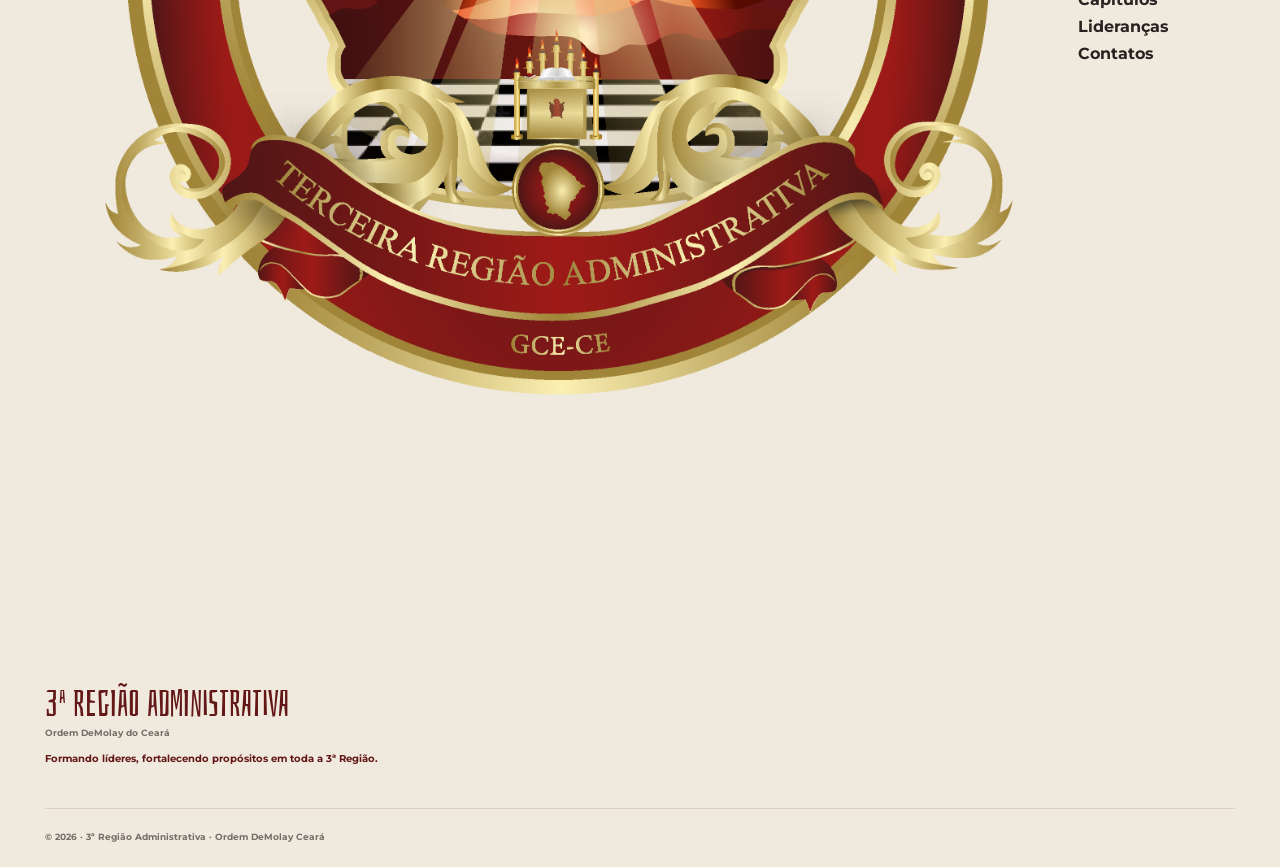
==== commit f71ac97b: "Update index.html" ====
--- a/index.html
+++ b/index.html
@@ -11,7 +11,7 @@
 
   <meta
     name="description"
-    content="Portal institucional da 3ª Região Administrativa da Ordem DeMolay do Ceará."
+    content="Portal institucional da 3ª Região Administrativa da Ordem DeMolay do Ceará. Conheça nossos Capítulos, lideranças, história e atividades."
   >
 
   <link rel="icon" href="assets/brasao-icon.png" type="image/png">
@@ -20,6 +20,7 @@
 
 <body>
 
+  <!-- CABEÇALHO -->
   <header class="header">
     <div class="header-content">
 
@@ -29,21 +30,37 @@
           alt="Emblema da 3ª Região Administrativa"
         >
 
-        <div>
+        <div class="brand-text">
           <span>3ª Região</span>
           <small>DeMolay Ceará</small>
         </div>
       </a>
 
-      <nav class="nav">
+      <nav class="nav" id="menu-principal">
         <a href="#inicio">Início</a>
         <a href="#regiao">A Região</a>
-        <a href="#gestao">A Gestão</a>
         <a href="#capitulos">Capítulos</a>
-        <a href="#visitas">Visitas</a>
+        <a href="#gestao">Gestão</a>
         <a href="#liderancas">Lideranças</a>
-        <a href="contatos.html">Contatos</a>
+        <a href="#historia">História</a>
+        <a href="#visitas">Atuação</a>
       </nav>
+
+      <a href="#contato" class="header-button">
+        Fale conosco
+      </a>
+
+      <button
+        class="menu-toggle"
+        type="button"
+        aria-label="Abrir menu"
+        aria-expanded="false"
+        aria-controls="menu-principal"
+      >
+        <span></span>
+        <span></span>
+        <span></span>
+      </button>
 
     </div>
   </header>
@@ -51,72 +68,126 @@
 
   <main>
 
+    <!-- CAPA INSTITUCIONAL -->
     <section class="hero" id="inicio">
+
+      <div class="hero-overlay"></div>
+
       <div class="hero-content">
 
-        <p class="eyebrow">Ordem DeMolay · Ceará</p>
-
-        <h1>3ª Região Administrativa</h1>
+        <p class="eyebrow">
+          Ordem DeMolay · Ceará
+        </p>
+
+        <h1>
+          3ª Região Administrativa
+        </h1>
+
+        <p class="hero-description">
+          Uma região construída por jovens, famílias e maçons
+          que compartilham os mesmos princípios e trabalham
+          pelo fortalecimento da Ordem DeMolay.
+        </p>
+
+        <div class="hero-actions">
+
+          <a href="#regiao" class="hero-button">
+            Conheça nossa Região
+          </a>
+
+          <a href="#capitulos" class="hero-link">
+            Nossos Capítulos
+            <span>↗</span>
+          </a>
+
+        </div>
+
+      </div>
+
+      <div class="hero-footer">
+        <span>Formação</span>
+        <span>Fraternidade</span>
+        <span>Propósito</span>
+      </div>
+
+    </section>
+
+
+    <!-- APRESENTAÇÃO DA REGIÃO -->
+    <section class="section intro-section" id="regiao">
+
+      <div class="section-label">
+        <span>01</span>
+        <p>Conheça a 3ª Região</p>
+      </div>
+
+      <div class="intro-grid">
+
+        <div class="intro-heading">
+
+          <p class="eyebrow">
+            Nossa identidade
+          </p>
+
+          <h2>
+            Diferentes cidades.
+            <span>Uma mesma fraternidade.</span>
+          </h2>
+
+        </div>
+
+        <div class="intro-text">
+
+          <p>
+            A 3ª Região Administrativa reúne municípios que fazem
+            parte da história e da expansão da Ordem DeMolay
+            no Ceará. Cada Capítulo possui sua própria trajetória,
+            marcada pelo trabalho de gerações de jovens e maçons
+            que contribuíram para manter vivo o ideal DeMolay.
+          </p>
+
+          <p>
+            Nossa Região representa a união de diferentes
+            realidades, cidades e gerações em torno dos valores
+            que orientam a Ordem: amor filial, reverência pelas
+            coisas sagradas, cortesia, companheirismo, fidelidade,
+            pureza e patriotismo.
+          </p>
+
+          <a href="#historia" class="text-link">
+            Conheça nossa história
+            <span>→</span>
+          </a>
+
+        </div>
+
+      </div>
+
+    </section>
+
+
+    <!-- GESTÃO EM NÚMEROS -->
+    <section class="section management-section" id="gestao">
+
+      <div class="section-label">
+        <span>02</span>
+        <p>Presença regional</p>
+      </div>
+
+      <div class="section-heading">
+
+        <p class="eyebrow">
+          Gestão em números
+        </p>
+
+        <h2>
+          Nossa caminhada em dados
+        </h2>
 
         <p>
-          Uma história construída por jovens, famílias e maçons
-          que compartilham os mesmos princípios e trabalham pelo
-          fortalecimento da Ordem DeMolay no Ceará.
-        </p>
-
-        <a href="#regiao" class="hero-button">
-          Conheça nossa região
-        </a>
-
-      </div>
-    </section>
-
-
-    <section class="section intro" id="regiao">
-      <div class="intro-content">
-
-        <p class="eyebrow">Quem somos</p>
-
-        <h2>Uma região, muitas histórias e um mesmo propósito</h2>
-
-        <p>
-          A 3ª Região Administrativa reúne municípios que fazem
-          parte da história e da expansão da Ordem DeMolay no Ceará.
-          Cada Capítulo possui sua própria trajetória, marcada
-          pelo trabalho de gerações de jovens e maçons que
-          contribuíram para manter vivo o ideal DeMolay.
-        </p>
-
-        <p>
-          Nossa região representa a união de diferentes realidades,
-          cidades e gerações em torno de valores como amor filial,
-          reverência pelas coisas sagradas, cortesia, companheirismo,
-          fidelidade, pureza e patriotismo.
-        </p>
-
-        <p>
-          Mais do que uma divisão administrativa, somos parte de
-          uma história que continua sendo escrita por aqueles
-          que acreditam na formação de jovens comprometidos
-          com suas comunidades.
-        </p>
-
-      </div>
-    </section>
-
-
-    <section class="section management-section" id="gestao">
-
-      <div class="section-heading">
-
-        <p class="eyebrow">A presença da nossa gestão</p>
-
-        <h2>A 3ª Região em números</h2>
-
-        <p>
-          Os números representam o trabalho de aproximação,
-          acompanhamento e integração dos Capítulos e das
-          cidades que fazem parte da nossa região.
+          Indicadores que registram a presença, o acompanhamento
+          e o trabalho de integração realizado pela gestão
+          da 3ª Região.
         </p>
 
       </div>
@@ -124,27 +195,54 @@
       <div class="stats-grid">
 
         <article class="stat-card">
+
           <span class="stat-number" data-target="4">0</span>
+
           <h3>Capítulos ativos</h3>
-          <p>Capítulos que atualmente integram a 3ª Região.</p>
-        </article>
+
+          <p>
+            Capítulos que atualmente integram a 3ª Região.
+          </p>
+
+        </article>
+
 
         <article class="stat-card">
-          <span class="stat-number" data-target="1">0</span>
+
+          <span class="stat-number" data-target="0">0</span>
+
           <h3>Cidades visitadas</h3>
-          <p>Municípios alcançados pelas visitas da gestão regional.</p>
-        </article>
+
+          <p>
+            Municípios alcançados pelas visitas da gestão regional.
+          </p>
+
+        </article>
+
 
         <article class="stat-card">
-          <span class="stat-number" data-target="1">0</span>
+
+          <span class="stat-number" data-target="0">0</span>
+
           <h3>Visitas realizadas</h3>
-          <p>Registros de visitas e encontros com os Capítulos.</p>
-        </article>
+
+          <p>
+            Registros de visitas e encontros com os Capítulos.
+          </p>
+
+        </article>
+
 
         <article class="stat-card stat-card--distance">
+
           <span class="stat-number" data-target="193">0</span>
+
           <h3>Quilômetros percorridos</h3>
-          <p>Distância acumulada nos deslocamentos da gestão.</p>
+
+          <p>
+            Distância acumulada nos deslocamentos da gestão.
+          </p>
+
         </article>
 
       </div>
@@ -157,173 +255,252 @@
     </section>
 
 
+    <!-- FRASE INSTITUCIONAL -->
     <section class="quote-section">
+
       <div class="quote-content">
+
+        <span class="quote-mark">“</span>
+
         <p>
-          “A força de uma região está nas pessoas que constroem
-          sua história e mantêm vivo o seu propósito.”
-        </p>
-      </div>
+          A força de uma Região está nas pessoas que constroem
+          sua história e mantêm vivo o seu propósito.
+        </p>
+
+        <span class="quote-signature">
+          3ª Região Administrativa · DeMolay Ceará
+        </span>
+
+      </div>
+
     </section>
 
 
-    <section class="section chapters" id="capitulos">
+    <!-- CAPÍTULOS ATIVOS -->
+    <section class="section chapters-section" id="capitulos">
+
+      <div class="section-label">
+        <span>03</span>
+        <p>Organizações afiliadas</p>
+      </div>
 
       <div class="section-heading">
 
-        <p class="eyebrow">Nossa história e presença</p>
-
-        <h2>Capítulos da 3ª Região</h2>
+        <p class="eyebrow">
+          Nossa presença
+        </p>
+
+        <h2>
+          Capítulos da 3ª Região
+        </h2>
 
         <p>
-          Cada Capítulo representa uma história de dedicação à Ordem
-          DeMolay e de compromisso com a formação de jovens líderes.
-          Conheça um pouco mais sobre aqueles que mantêm viva essa
-          missão em nossa região.
+          Cada Capítulo representa uma história de dedicação
+          à Ordem DeMolay e de compromisso com a formação
+          de jovens líderes.
         </p>
 
       </div>
 
       <div class="chapters-grid">
 
+        <!-- IPAUMIRIM -->
         <article class="chapter-card">
-          <div>
-            <p class="chapter-location">Ipaumirim · Ceará</p>
-
-            <h3>Capítulo Tio Damião Dãozinho de Melo nº 102</h3>
-
-            <p>
-              A história da Ordem DeMolay em Ipaumirim começou a partir
-              da aproximação de Tio Damião Dãozinho de Melo com o
-              movimento DeMolay, por intermédio do Capítulo Príncipe
-              da Paz, de Cajazeiras, na Paraíba. Entre o final de 1988
-              e o início de 1989, esse contato abriu caminho para a
-              chegada da instituição ao município.
-            </p>
-
-            <p>
-              O Capítulo Deus Ipaumirim foi fundado em 25 de junho
-              de 1989 e instalado em 14 de outubro do mesmo ano,
-              tornando-se o primeiro Capítulo DeMolay instalado
-              no Ceará. Tio Dãozinho teve participação importante
-              nesse processo, inclusive como Presidente do Conselho
-              Consultivo. Posteriormente, o Capítulo recebeu seu nome
-              em reconhecimento à sua contribuição.
-            </p>
+
+          <div class="chapter-card-top">
+            <span class="chapter-number">102</span>
+            <span class="chapter-status">Ativo</span>
           </div>
 
-          <span class="chapter-status">Capítulo ativo</span>
-        </article>
-
-
+          <p class="chapter-location">
+            Ipaumirim · Ceará
+          </p>
+
+          <h3>
+            Capítulo Tio Damião Dãozinho de Melo nº 102
+          </h3>
+
+          <p>
+            A história da Ordem DeMolay em Ipaumirim começou
+            a partir da aproximação de Tio Damião Dãozinho
+            de Melo com o movimento DeMolay, por intermédio
+            do Capítulo Príncipe da Paz, de Cajazeiras,
+            na Paraíba.
+          </p>
+
+          <p>
+            Entre o final de 1988 e o início de 1989, esse
+            contato abriu caminho para a chegada da instituição
+            ao município. O Capítulo Deus Ipaumirim foi fundado
+            em 25 de junho de 1989 e instalado em 14 de outubro
+            do mesmo ano, tornando-se o primeiro Capítulo
+            DeMolay instalado no Ceará.
+          </p>
+
+          <p>
+            Tio Dãozinho teve participação importante nesse
+            processo, inclusive como Presidente do Conselho
+            Consultivo. Posteriormente, o Capítulo recebeu
+            seu nome em reconhecimento à sua contribuição.
+          </p>
+
+        </article>
+
+
+        <!-- MAURITI -->
         <article class="chapter-card">
-          <div>
-            <p class="chapter-location">Mauriti · Ceará</p>
-
-            <h3>Capítulo Guardiões da Juventude Mauritiense nº 761</h3>
-
-            <p>
-              A trajetória da Ordem DeMolay em Mauriti começou a ganhar
-              forma em 2008, quando o maçom Newton João dos Santos
-              Sobral conheceu jovens DeMolays do Capítulo Juazeiro
-              nº 155, durante uma visita a Barbalha.
-            </p>
-
-            <p>
-              Seu filho, Newton João dos Santos Sobral Júnior,
-              ingressou na Ordem em dezembro de 2008 e passou a
-              frequentar o Capítulo Juazeiro, mesmo diante da distância
-              entre os municípios. Posteriormente, convidou Nailson
-              Júnior, iniciado em dezembro de 2009. A participação
-              desses jovens e o apoio da Loja Defensores da Ordem
-              nº 93 contribuíram para a criação de um Capítulo
-              no próprio município.
-            </p>
+
+          <div class="chapter-card-top">
+            <span class="chapter-number">761</span>
+            <span class="chapter-status">Ativo</span>
           </div>
 
-          <span class="chapter-status">Capítulo ativo</span>
-        </article>
-
-
+          <p class="chapter-location">
+            Mauriti · Ceará
+          </p>
+
+          <h3>
+            Capítulo Guardiões da Juventude Mauritiense nº 761
+          </h3>
+
+          <p>
+            A trajetória da Ordem DeMolay em Mauriti começou
+            a ganhar forma em 2008, quando o maçom Newton João
+            dos Santos Sobral conheceu jovens DeMolays do
+            Capítulo Juazeiro nº 155, durante uma visita
+            a Barbalha.
+          </p>
+
+          <p>
+            Seu filho, Newton João dos Santos Sobral Júnior,
+            ingressou na Ordem em dezembro de 2008 e passou
+            a frequentar o Capítulo Juazeiro, mesmo diante
+            da distância entre os municípios.
+          </p>
+
+          <p>
+            Posteriormente, convidou Nailson Júnior,
+            iniciado em dezembro de 2009. A participação
+            desses jovens e o apoio da Loja Defensores
+            da Ordem nº 93 contribuíram para a criação
+            de um Capítulo no próprio município.
+          </p>
+
+        </article>
+
+
+        <!-- BARRO -->
         <article class="chapter-card">
-          <div>
-            <p class="chapter-location">Barro · Ceará</p>
-
-            <h3>Capítulo Tio Geraldo Luiz Gonzaga nº 891</h3>
-
-            <p>
-              A história do Capítulo começou a ganhar forma no primeiro
-              semestre de 2013, quando representantes do Capítulo
-              Juazeiro nº 155 e do Bethel nº 3 apresentaram a Ordem
-              DeMolay às instituições maçônicas do município.
-              A proposta foi retomada posteriormente, com o apoio
-              de uma comitiva DeMolay.
-            </p>
-
-            <p>
-              O Capítulo foi fundado em 17 de abril de 2015 e instalado
-              em 18 de julho do mesmo ano. Seu nome homenageia Geraldo
-              Luiz Gonzaga, maçom que contribuiu para a concretização
-              do projeto ao doar o terreno destinado à construção
-              do templo. Em 2018, o Capítulo recebeu o Estandarte
-              de Reconhecimento da Ordem DeMolay. Sua atuação também
-              contribuiu para a instituição do Dia do DeMolay
-              no município, celebrado em 18 de julho.
-            </p>
+
+          <div class="chapter-card-top">
+            <span class="chapter-number">891</span>
+            <span class="chapter-status">Ativo</span>
           </div>
 
-          <span class="chapter-status">Capítulo ativo</span>
-        </article>
-
-
+          <p class="chapter-location">
+            Barro · Ceará
+          </p>
+
+          <h3>
+            Capítulo Tio Geraldo Luiz Gonzaga nº 891
+          </h3>
+
+          <p>
+            A história do Capítulo começou a ganhar forma
+            no primeiro semestre de 2013, quando representantes
+            do Capítulo Juazeiro nº 155 e do Bethel nº 3
+            apresentaram a Ordem DeMolay às instituições
+            maçônicas do município.
+          </p>
+
+          <p>
+            O Capítulo foi fundado em 17 de abril de 2015
+            e instalado em 18 de julho do mesmo ano.
+            Seu nome homenageia Geraldo Luiz Gonzaga,
+            maçom que contribuiu para a concretização
+            do projeto ao doar o terreno destinado
+            à construção do templo.
+          </p>
+
+          <p>
+            Em 2018, o Capítulo recebeu o Estandarte
+            de Reconhecimento da Ordem DeMolay. Sua atuação
+            também contribuiu para a instituição do Dia
+            do DeMolay no município, celebrado em 18 de julho.
+          </p>
+
+        </article>
+
+
+        <!-- AURORA -->
         <article class="chapter-card">
-          <div>
-            <p class="chapter-location">Aurora · Ceará</p>
-
-            <h3>Capítulo Terra do Senhor Menino Deus nº 908</h3>
-
-            <p>
-              A chegada da Ordem DeMolay a Aurora fez parte do processo
-              de expansão da instituição pelo leste do Cariri.
-              A iniciativa contou com a participação de Felipe
-              Bandeira, então Mestre Conselheiro Estadual, e do
-              maçom Nardeli Macedo, natural do município, que
-              estabeleceram contato com a Loja Cavalheiros da
-              Nova Aurora nº 69.
-            </p>
-
-            <p>
-              O Capítulo foi fundado em 12 de agosto de 2015
-              e instalado em 14 de novembro do mesmo ano, com
-              uma primeira turma formada por 18 jovens.
-              A instalação contou com a presença de representantes
-              de Capítulos de municípios como Mauriti, Barro,
-              Juazeiro e Brejo Santo. Atualmente, o Capítulo
-              integra a história da 3ª Região sob o nome
-              Terra do Senhor Menino Deus nº 908.
-            </p>
+
+          <div class="chapter-card-top">
+            <span class="chapter-number">908</span>
+            <span class="chapter-status">Ativo</span>
           </div>
 
-          <span class="chapter-status">Capítulo ativo</span>
-        </article>
-
-      </div>
+          <p class="chapter-location">
+            Aurora · Ceará
+          </p>
+
+          <h3>
+            Capítulo Terra do Senhor Menino Deus nº 908
+          </h3>
+
+          <p>
+            A chegada da Ordem DeMolay a Aurora fez parte
+            do processo de expansão da instituição pelo
+            leste do Cariri. A iniciativa contou com a
+            participação de Felipe Bandeira, então Mestre
+            Conselheiro Estadual, e do maçom Nardeli Macedo,
+            natural do município.
+          </p>
+
+          <p>
+            O Capítulo foi fundado em 12 de agosto de 2015
+            e instalado em 14 de novembro do mesmo ano,
+            com uma primeira turma formada por 18 jovens.
+          </p>
+
+          <p>
+            A instalação contou com a presença de representantes
+            de Capítulos de municípios como Mauriti, Barro,
+            Juazeiro e Brejo Santo. Atualmente, o Capítulo
+            integra a história da 3ª Região sob o nome
+            Terra do Senhor Menino Deus nº 908.
+          </p>
+
+        </article>
+
+      </div>
+
     </section>
 
 
-    <section class="section memory-section">
+    <!-- CAPÍTULOS HISTÓRICOS -->
+    <section class="section memory-section" id="historia">
+
+      <div class="section-label">
+        <span>04</span>
+        <p>Memória institucional</p>
+      </div>
 
       <div class="section-heading">
 
-        <p class="eyebrow">Uma história que permanece</p>
-
-        <h2>Capítulos que fazem parte da nossa história</h2>
+        <p class="eyebrow">
+          História e legado
+        </p>
+
+        <h2>
+          Capítulos que permanecem em nossa memória
+        </h2>
 
         <p>
-          Algumas trajetórias continuam presentes na memória da
-          3ª Região. Mesmo com o encerramento de suas atividades,
-          esses Capítulos deixaram sua contribuição para a expansão
-          da Ordem DeMolay em nosso território.
+          Algumas trajetórias continuam presentes na memória
+          da 3ª Região. Mesmo com o encerramento de suas
+          atividades, esses Capítulos deixaram sua contribuição
+          para a expansão da Ordem DeMolay em nosso território.
         </p>
 
       </div>
@@ -331,153 +508,229 @@
       <div class="memory-grid">
 
         <article class="memory-card">
-          <div>
-            <p class="chapter-location">Brejo Santo · Ceará</p>
-
-            <h3>Capítulo Defensores da Igualdade Brejossantense nº 864</h3>
-
-            <p>
-              Fundado em 13 de agosto de 2014 e instalado em
-              29 de novembro do mesmo ano, o Capítulo Defensores
-              da Igualdade Brejossantense nº 864 fez parte do
-              processo de expansão da Ordem DeMolay na região.
-              Sua instalação contou com o patrocínio da Loja
-              Cavalheiros da Harmonia nº 59.
-            </p>
-          </div>
-
-          <span class="memory-status">Memória regional</span>
+
+          <p class="chapter-location">
+            Brejo Santo · Ceará
+          </p>
+
+          <h3>
+            Capítulo Defensores da Igualdade Brejossantense nº 864
+          </h3>
+
+          <p>
+            Fundado em 13 de agosto de 2014 e instalado
+            em 29 de novembro do mesmo ano, o Capítulo
+            Defensores da Igualdade Brejossantense nº 864
+            fez parte do processo de expansão da Ordem
+            DeMolay na região.
+          </p>
+
+          <p>
+            Sua instalação contou com o patrocínio da
+            Loja Cavalheiros da Harmonia nº 59.
+          </p>
+
+          <span class="memory-status">
+            Memória regional
+          </span>
+
         </article>
 
 
         <article class="memory-card">
-          <div>
-            <p class="chapter-location">Milagres · Ceará</p>
-
-            <h3>Capítulo Tio Augusto Gomes Leite nº 851</h3>
-
-            <p>
-              A história da Ordem DeMolay em Milagres está ligada
-              à trajetória de Miguel Pedro Lacerda Lins, que
-              ingressou na instituição em junho de 2013, por meio
-              do Capítulo Juazeiro nº 155. A partir dessa experiência,
-              surgiu o propósito de contribuir para que a Ordem
-              também estivesse presente em sua cidade.
-            </p>
-          </div>
-
-          <span class="memory-status">Memória regional</span>
-        </article>
-
-      </div>
+
+          <p class="chapter-location">
+            Milagres · Ceará
+          </p>
+
+          <h3>
+            Capítulo Tio Augusto Gomes Leite nº 851
+          </h3>
+
+          <p>
+            A história da Ordem DeMolay em Milagres está
+            ligada à trajetória de Miguel Pedro Lacerda Lins,
+            que ingressou na instituição em junho de 2013,
+            por meio do Capítulo Juazeiro nº 155.
+          </p>
+
+          <p>
+            A partir dessa experiência, surgiu o propósito
+            de contribuir para que a Ordem também estivesse
+            presente em sua cidade.
+          </p>
+
+          <span class="memory-status">
+            Memória regional
+          </span>
+
+        </article>
+
+      </div>
+
     </section>
 
 
+    <!-- ATUAÇÃO REGIONAL -->
     <section class="section visits-section" id="visitas">
 
+      <div class="section-label">
+        <span>05</span>
+        <p>Presença e integração</p>
+      </div>
+
       <div class="section-heading">
 
-        <p class="eyebrow">Presença e integração</p>
-
-        <h2>Uma gestão em movimento</h2>
+        <p class="eyebrow">
+          Uma gestão em movimento
+        </p>
+
+        <h2>
+          Nossa caminhada pela Região
+        </h2>
 
         <p>
-          Cada visita é uma oportunidade de conhecer de perto
-          a realidade dos Capítulos, fortalecer os laços regionais
-          e compartilhar experiências.
+          Cada visita é uma oportunidade de conhecer
+          de perto a realidade dos Capítulos, fortalecer
+          os laços regionais e compartilhar experiências.
         </p>
 
       </div>
 
       <div class="visits-intro">
+
         <div class="visits-intro-text">
 
-          <h3>Registros da nossa caminhada</h3>
-
-          <p>
-            Este espaço reúne os momentos da gestão nos municípios
-            da 3ª Região. As fotografias e os registros serão
-            adicionados ao longo do mandato.
+          <h3>
+            Registros da nossa caminhada
+          </h3>
+
+          <p>
+            Este espaço reúne os momentos da gestão
+            nos municípios da 3ª Região. As fotografias
+            e os registros serão adicionados ao longo
+            do mandato.
           </p>
 
         </div>
+
       </div>
 
       <div class="visits-grid">
 
         <article class="visit-card visit-card--empty">
+
           <div class="visit-image-placeholder">
             <span>01</span>
             <p>Fotografia da visita</p>
           </div>
 
           <div class="visit-info">
-            <p class="visit-date">Registro em breve</p>
-            <h3>Próxima visita</h3>
+
+            <p class="visit-date">
+              Registro em breve
+            </p>
+
+            <h3>
+              Próxima visita
+            </h3>
+
             <p>
               Em breve, este espaço receberá o registro
               de uma visita da gestão regional.
             </p>
+
           </div>
+
         </article>
 
 
         <article class="visit-card visit-card--empty">
+
           <div class="visit-image-placeholder">
             <span>02</span>
             <p>Fotografia da visita</p>
           </div>
 
           <div class="visit-info">
-            <p class="visit-date">Registro em breve</p>
-            <h3>Encontros regionais</h3>
+
+            <p class="visit-date">
+              Registro em breve
+            </p>
+
+            <h3>
+              Encontros regionais
+            </h3>
+
             <p>
-              Registros dos encontros e momentos de integração
-              com os Capítulos da região.
+              Registros dos encontros e momentos
+              de integração com os Capítulos da Região.
             </p>
+
           </div>
+
         </article>
 
 
         <article class="visit-card visit-card--empty">
+
           <div class="visit-image-placeholder">
             <span>03</span>
             <p>Fotografia da visita</p>
           </div>
 
           <div class="visit-info">
-            <p class="visit-date">Registro em breve</p>
-            <h3>Nossa caminhada</h3>
+
+            <p class="visit-date">
+              Registro em breve
+            </p>
+
+            <h3>
+              Nossa caminhada
+            </h3>
+
             <p>
               Fotografias e lembranças das atividades
               realizadas pela liderança regional.
             </p>
+
           </div>
-        </article>
-
-      </div>
+
+        </article>
+
+      </div>
+
     </section>
 
 
-    <!-- LIDERANÇAS REGIONAIS -->
+    <!-- LIDERANÇAS -->
     <section class="section leaders-section" id="liderancas">
 
+      <div class="section-label">
+        <span>06</span>
+        <p>Representação regional</p>
+      </div>
+
       <div class="section-heading">
 
-        <p class="eyebrow">Representação regional</p>
-
-        <h2>Nossas lideranças</h2>
+        <p class="eyebrow">
+          Lideranças
+        </p>
+
+        <h2>
+          Quem representa a 3ª Região
+        </h2>
 
         <p>
-          Conheça os representantes responsáveis pela condução
-          e pelo acompanhamento dos trabalhos da 3ª Região
-          Administrativa.
-        </p>
-
-      </div>
-
-
-      <!-- PERFIL DO MCR -->
+          Conheça os representantes responsáveis pela
+          condução e pelo acompanhamento dos trabalhos
+          da 3ª Região Administrativa.
+        </p>
+
+      </div>
+
+
+      <!-- MESTRE CONSELHEIRO REGIONAL -->
       <article class="mcr-feature">
 
         <div class="mcr-feature-photo">
@@ -507,16 +760,17 @@
           </h3>
 
           <p class="mcr-feature-description">
-            Sua trajetória na Ordem começou em 2019, quando
-            ingressou na Ordem dos Escudeiros, integrando
-            o Castelo Protetores da Luz nº 145.
+            Sua trajetória na Ordem começou em 2019,
+            quando ingressou na Ordem dos Escudeiros,
+            integrando o Castelo Protetores da Luz nº 145.
           </p>
 
           <p class="mcr-feature-description">
-            Em 2021, foi iniciado na Ordem DeMolay pelo Capítulo
-            Tio Damião Dãozinho de Melo nº 102, de Ipaumirim.
-            Ao longo de sua caminhada, exerceu o cargo de
-            Mestre Conselheiro nos mandatos 2024.2 e 2026.2.
+            Em 2021, foi iniciado na Ordem DeMolay pelo
+            Capítulo Tio Damião Dãozinho de Melo nº 102,
+            de Ipaumirim. Ao longo de sua caminhada,
+            exerceu o cargo de Mestre Conselheiro
+            nos mandatos 2024.2 e 2026.2.
           </p>
 
           <p class="mcr-feature-description">
@@ -546,9 +800,13 @@
 
         <div class="leader-info">
 
-          <p class="leader-role">Oficial Executivo</p>
-
-          <h3>Liderança regional</h3>
+          <p class="leader-role">
+            Oficial Executivo
+          </p>
+
+          <h3>
+            Liderança regional
+          </h3>
 
           <p>
             Espaço reservado para a apresentação do Oficial
@@ -567,109 +825,166 @@
     </section>
 
 
-    <section class="section territory" id="territorio">
+    <!-- TERRITÓRIO -->
+    <section class="section territory-section" id="territorio">
+
+      <div class="section-label">
+        <span>07</span>
+        <p>Presença no Ceará</p>
+      </div>
 
       <div class="section-heading">
 
-        <p class="eyebrow">Nossa presença no Ceará</p>
-
-        <h2>Um território conectado pela fraternidade</h2>
+        <p class="eyebrow">
+          Nosso território
+        </p>
+
+        <h2>
+          Quatro cidades conectadas pela fraternidade
+        </h2>
 
         <p>
-          A 3ª Região Administrativa reúne municípios que compartilham
-          uma trajetória de trabalho, cooperação e desenvolvimento
-          da Ordem DeMolay.
+          A 3ª Região Administrativa reúne municípios
+          que compartilham uma trajetória de trabalho,
+          cooperação e desenvolvimento da Ordem DeMolay.
         </p>
 
       </div>
 
       <div class="territory-content">
 
-        <div class="territory-item">
+        <article class="territory-item">
           <span>01</span>
           <h3>Ipaumirim</h3>
           <p>Capítulo nº 102</p>
-        </div>
-
-        <div class="territory-item">
+        </article>
+
+        <article class="territory-item">
           <span>02</span>
           <h3>Mauriti</h3>
           <p>Capítulo nº 761</p>
-        </div>
-
-        <div class="territory-item">
+        </article>
+
+        <article class="territory-item">
           <span>03</span>
           <h3>Barro</h3>
           <p>Capítulo nº 891</p>
-        </div>
-
-        <div class="territory-item">
+        </article>
+
+        <article class="territory-item">
           <span>04</span>
           <h3>Aurora</h3>
           <p>Capítulo nº 908</p>
+        </article>
+
+      </div>
+
+    </section>
+
+
+    <!-- CONTATO -->
+    <section class="contact-section" id="contato">
+
+      <div class="contact-content">
+
+        <p class="eyebrow">
+          Estamos à disposição
+        </p>
+
+        <h2>
+          Vamos manter nossa Região conectada?
+        </h2>
+
+        <p>
+          Entre em contato com a liderança regional
+          ou acompanhe os canais oficiais da 3ª Região
+          Administrativa.
+        </p>
+
+        <div class="contact-actions">
+
+          <a
+            href="https://wa.me/5588997177363"
+            target="_blank"
+            rel="noopener noreferrer"
+            class="contact-button"
+          >
+            Falar com o MCR
+            <span>↗</span>
+          </a>
+
+          <a href="contatos.html" class="contact-secondary">
+            Diretório de contatos
+          </a>
+
         </div>
 
       </div>
+
     </section>
 
-
-    <section class="contact-banner">
-
-      <div class="contact-content">
-
-        <p class="eyebrow">Fale conosco</p>
-
-        <h2>Vamos manter nossa região conectada?</h2>
-
-        <p>
-          Acompanhe os contatos dos representantes e das lideranças
-          que fazem parte da 3ª Região Administrativa.
-        </p>
-
-        <a href="contatos.html" class="contact-button">
-          Acessar diretório de contatos
-        </a>
-
-      </div>
-    </section>
-
   </main>
 
 
+  <!-- RODAPÉ -->
   <footer class="footer">
 
     <div class="footer-content">
 
-      <img
-        src="assets/EMBLEMA 3° OFICIALARIA - GCE-CE.png"
-        alt="Emblema da 3ª Região Administrativa"
-      >
-
-      <div class="footer-text">
-
-        <h3>3ª Região Administrativa</h3>
-
-        <p>Ordem DeMolay do Ceará</p>
-
-        <p class="footer-phrase">
-          Formando líderes, fortalecendo propósitos em toda a 3ª Região.
-        </p>
+      <div class="footer-brand">
+
+        <img
+          src="assets/EMBLEMA 3° OFICIALARIA - GCE-CE.png"
+          alt="Emblema da 3ª Região Administrativa"
+        >
+
+        <div class="footer-text">
+
+          <h3>
+            3ª Região Administrativa
+          </h3>
+
+          <p>
+            Ordem DeMolay do Ceará
+          </p>
+
+          <p class="footer-phrase">
+            Formando líderes, fortalecendo propósitos
+            em toda a 3ª Região.
+          </p>
+
+        </div>
+
+      </div>
+
+      <div class="footer-links">
+
+        <a href="#inicio">Início</a>
+        <a href="#regiao">A Região</a>
+        <a href="#capitulos">Capítulos</a>
+        <a href="#liderancas">Lideranças</a>
+        <a href="contatos.html">Contatos</a>
 
       </div>
 
     </div>
 
     <div class="footer-bottom">
+
       <p>
         © 2026 · 3ª Região Administrativa · Ordem DeMolay Ceará
       </p>
+
     </div>
 
   </footer>
 
 
+  <!-- CONTADORES E MENU RESPONSIVO -->
   <script>
     document.addEventListener("DOMContentLoaded", () => {
+
+      /* CONTADORES */
 
       const counters = document.querySelectorAll(".stat-number");
       const duration = 1600;
@@ -695,12 +1010,14 @@
             target * easedProgress
           );
 
-          counter.textContent = currentValue.toLocaleString("pt-BR");
+          counter.textContent =
+            currentValue.toLocaleString("pt-BR");
 
           if (progress < 1) {
             requestAnimationFrame(updateCounter);
           } else {
-            counter.textContent = target.toLocaleString("pt-BR");
+            counter.textContent =
+              target.toLocaleString("pt-BR");
           }
 
         }
@@ -709,26 +1026,69 @@
       }
 
 
-      const observer = new IntersectionObserver((entries, observer) => {
-
-        entries.forEach(entry => {
-
-          if (entry.isIntersecting) {
-            animateCounter(entry.target);
-            observer.unobserve(entry.target);
-          }
-
-        });
-
-      }, {
-        threshold: 0.5
-      });
+      const observer = new IntersectionObserver(
+        (entries, observer) => {
+
+          entries.forEach(entry => {
+
+            if (entry.isIntersecting) {
+              animateCounter(entry.target);
+              observer.unobserve(entry.target);
+            }
+
+          });
+
+        },
+        {
+          threshold: 0.5
+        }
+      );
 
 
       counters.forEach(counter => {
         observer.observe(counter);
       });
 
+
+      /* MENU PARA CELULAR */
+
+      const menuToggle = document.querySelector(".menu-toggle");
+      const menu = document.querySelector(".nav");
+
+      if (menuToggle && menu) {
+
+        menuToggle.addEventListener("click", () => {
+
+          const isOpen =
+            menuToggle.getAttribute("aria-expanded") === "true";
+
+          menuToggle.setAttribute(
+            "aria-expanded",
+            String(!isOpen)
+          );
+
+          menu.classList.toggle("nav--open", !isOpen);
+
+        });
+
+
+        menu.querySelectorAll("a").forEach(link => {
+
+          link.addEventListener("click", () => {
+
+            menu.classList.remove("nav--open");
+
+            menuToggle.setAttribute(
+              "aria-expanded",
+              "false"
+            );
+
+          });
+
+        });
+
+      }
+
     });
   </script>
 
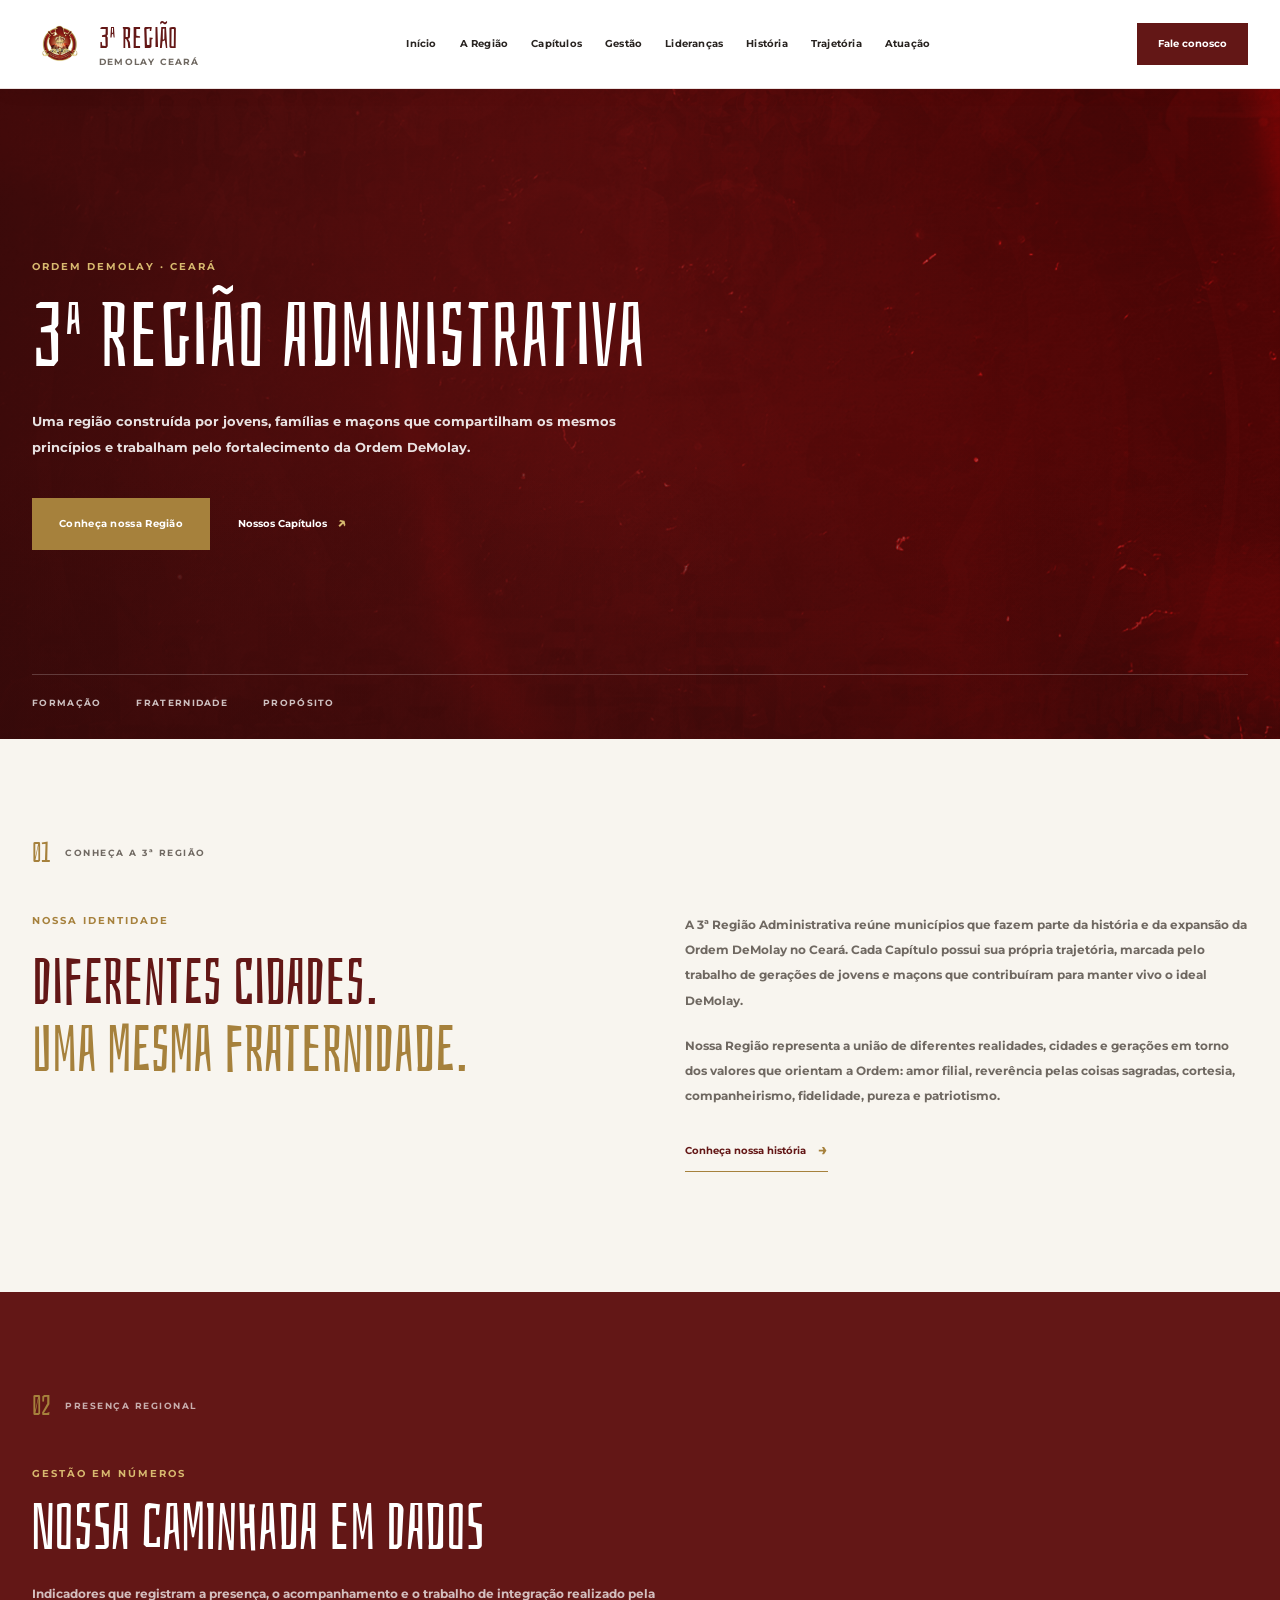
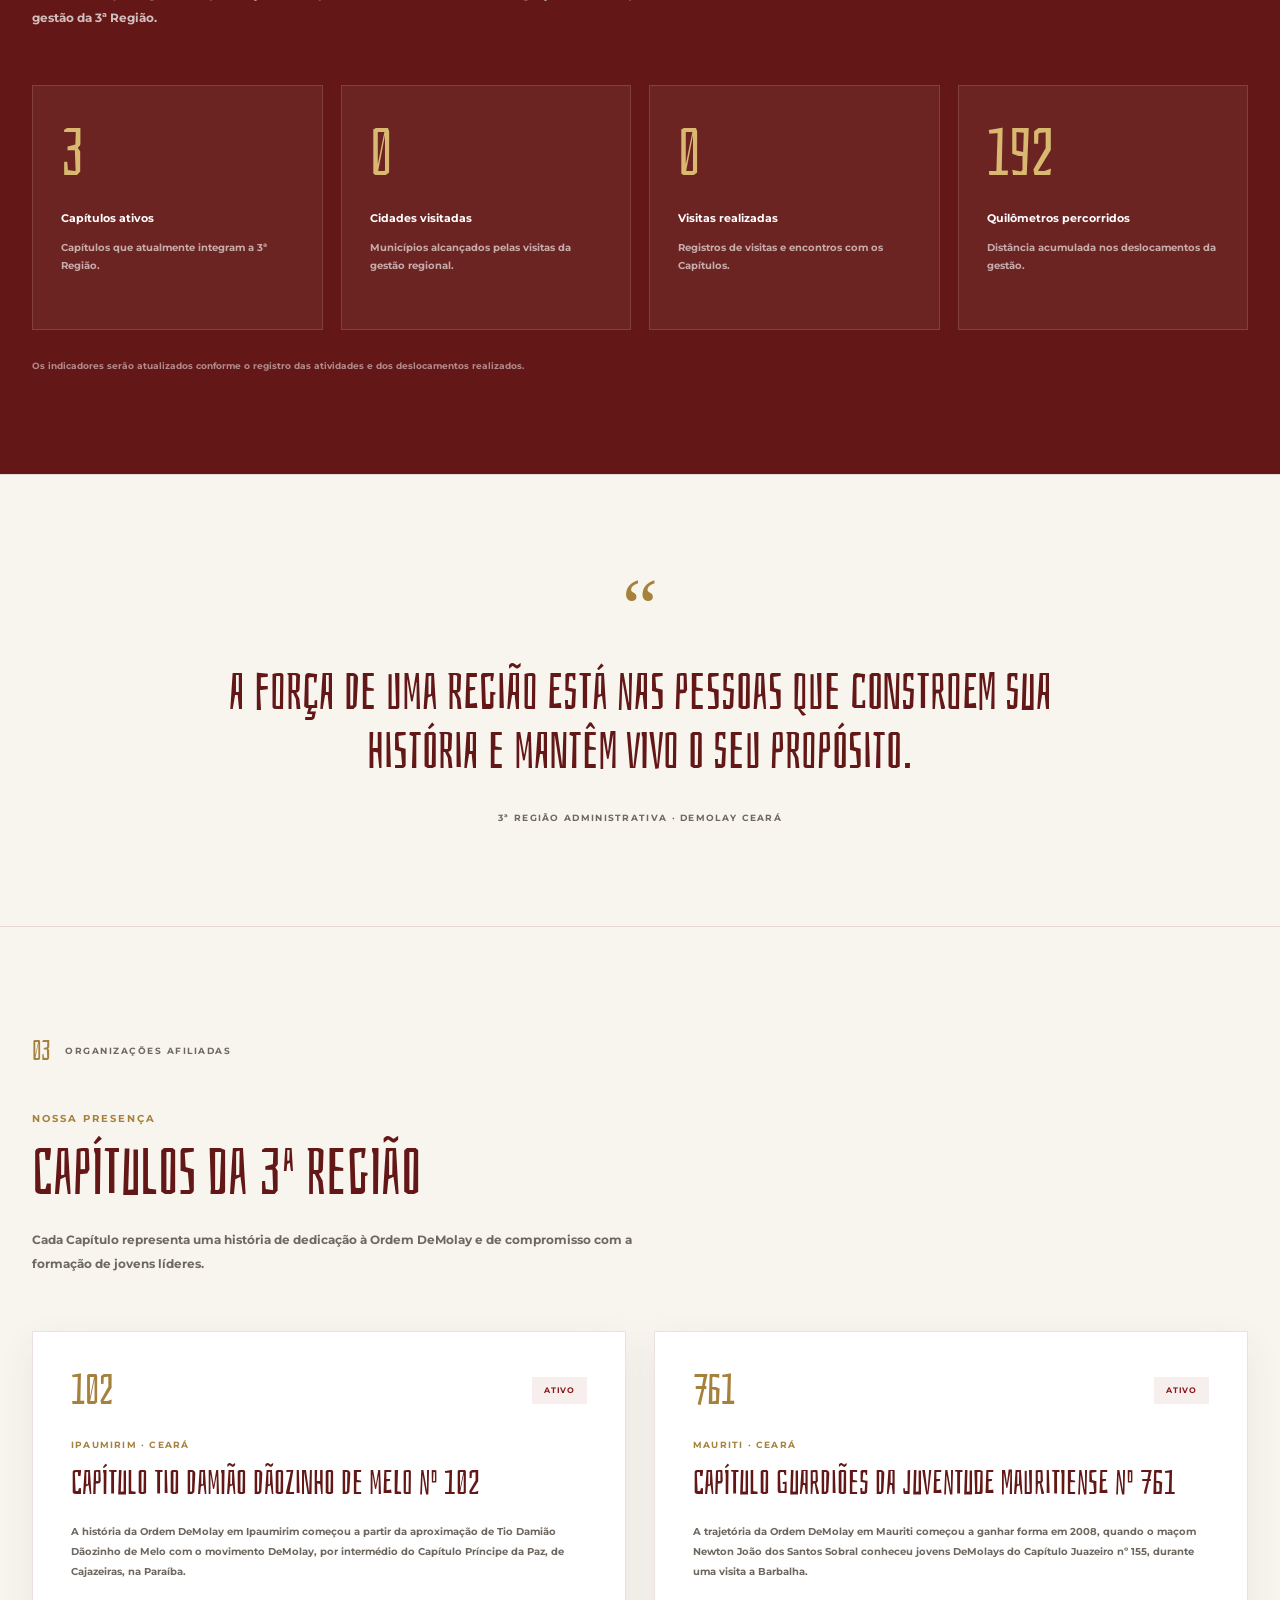
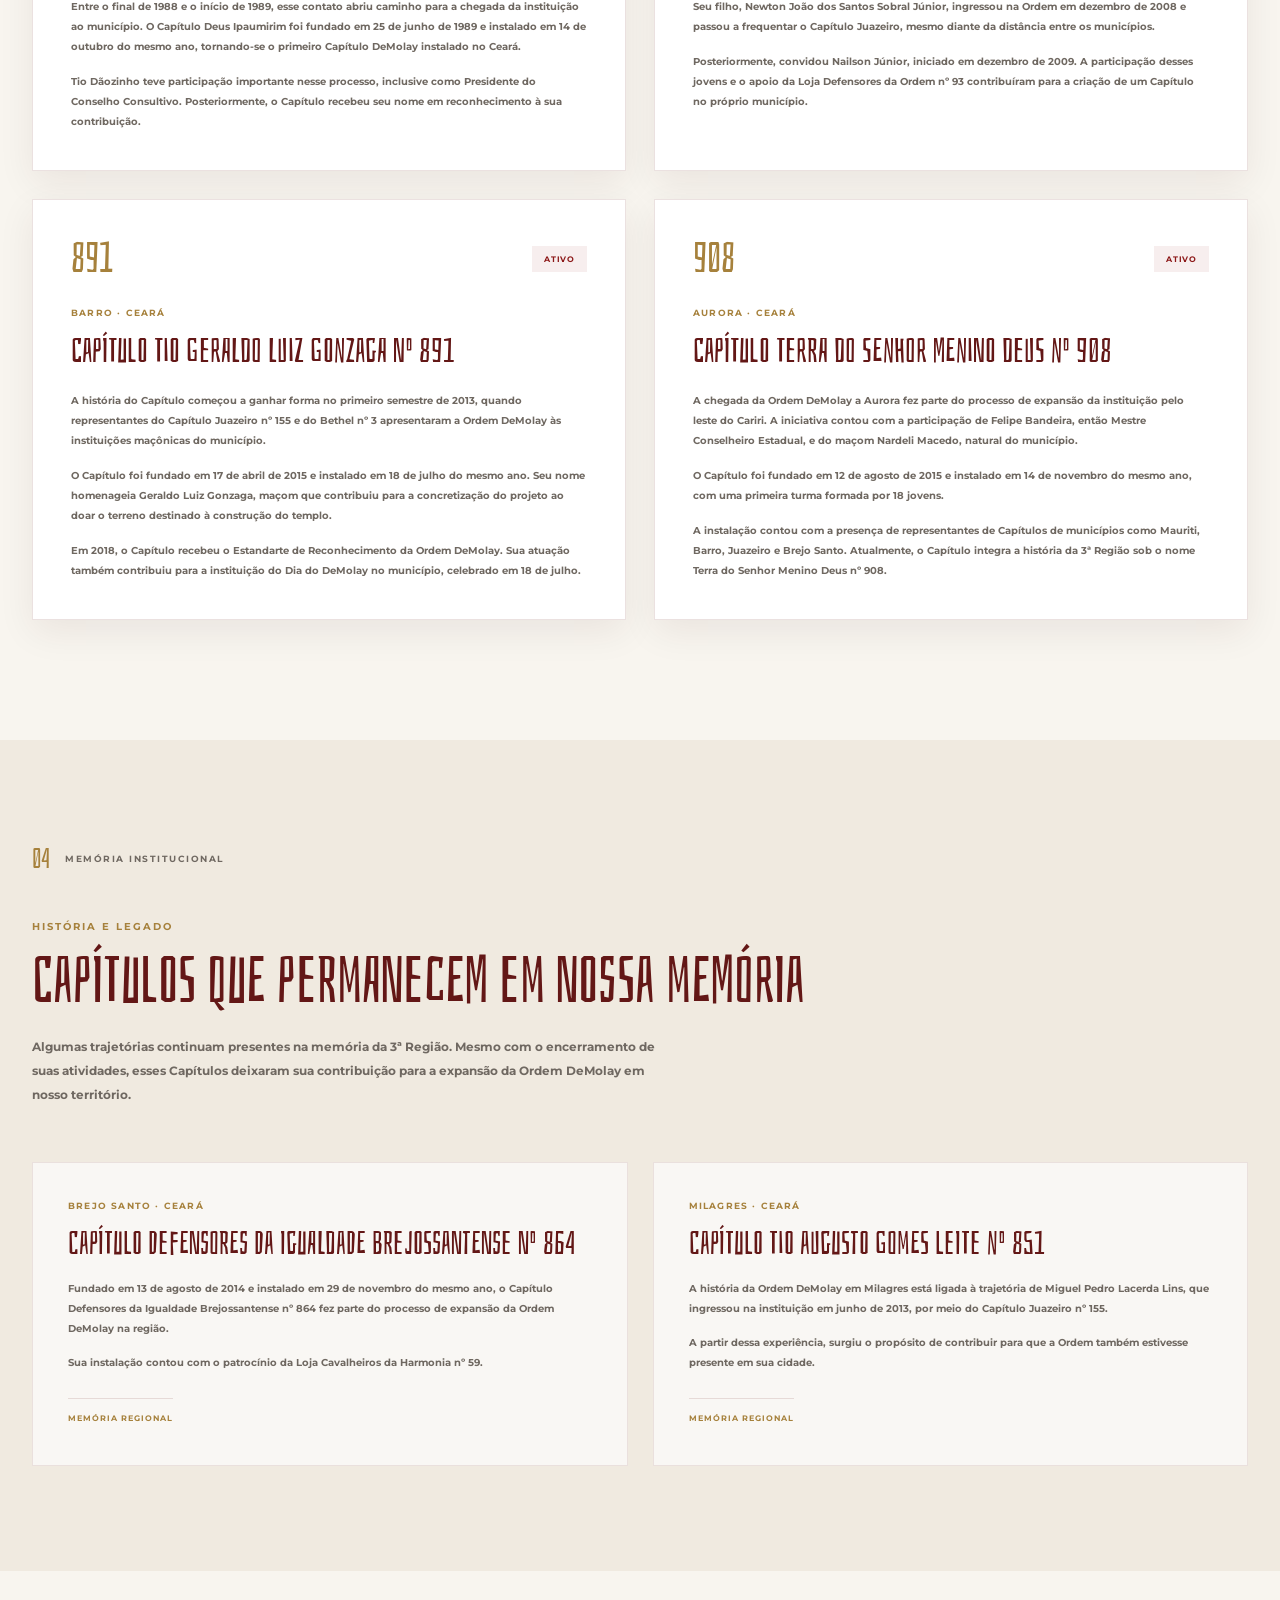
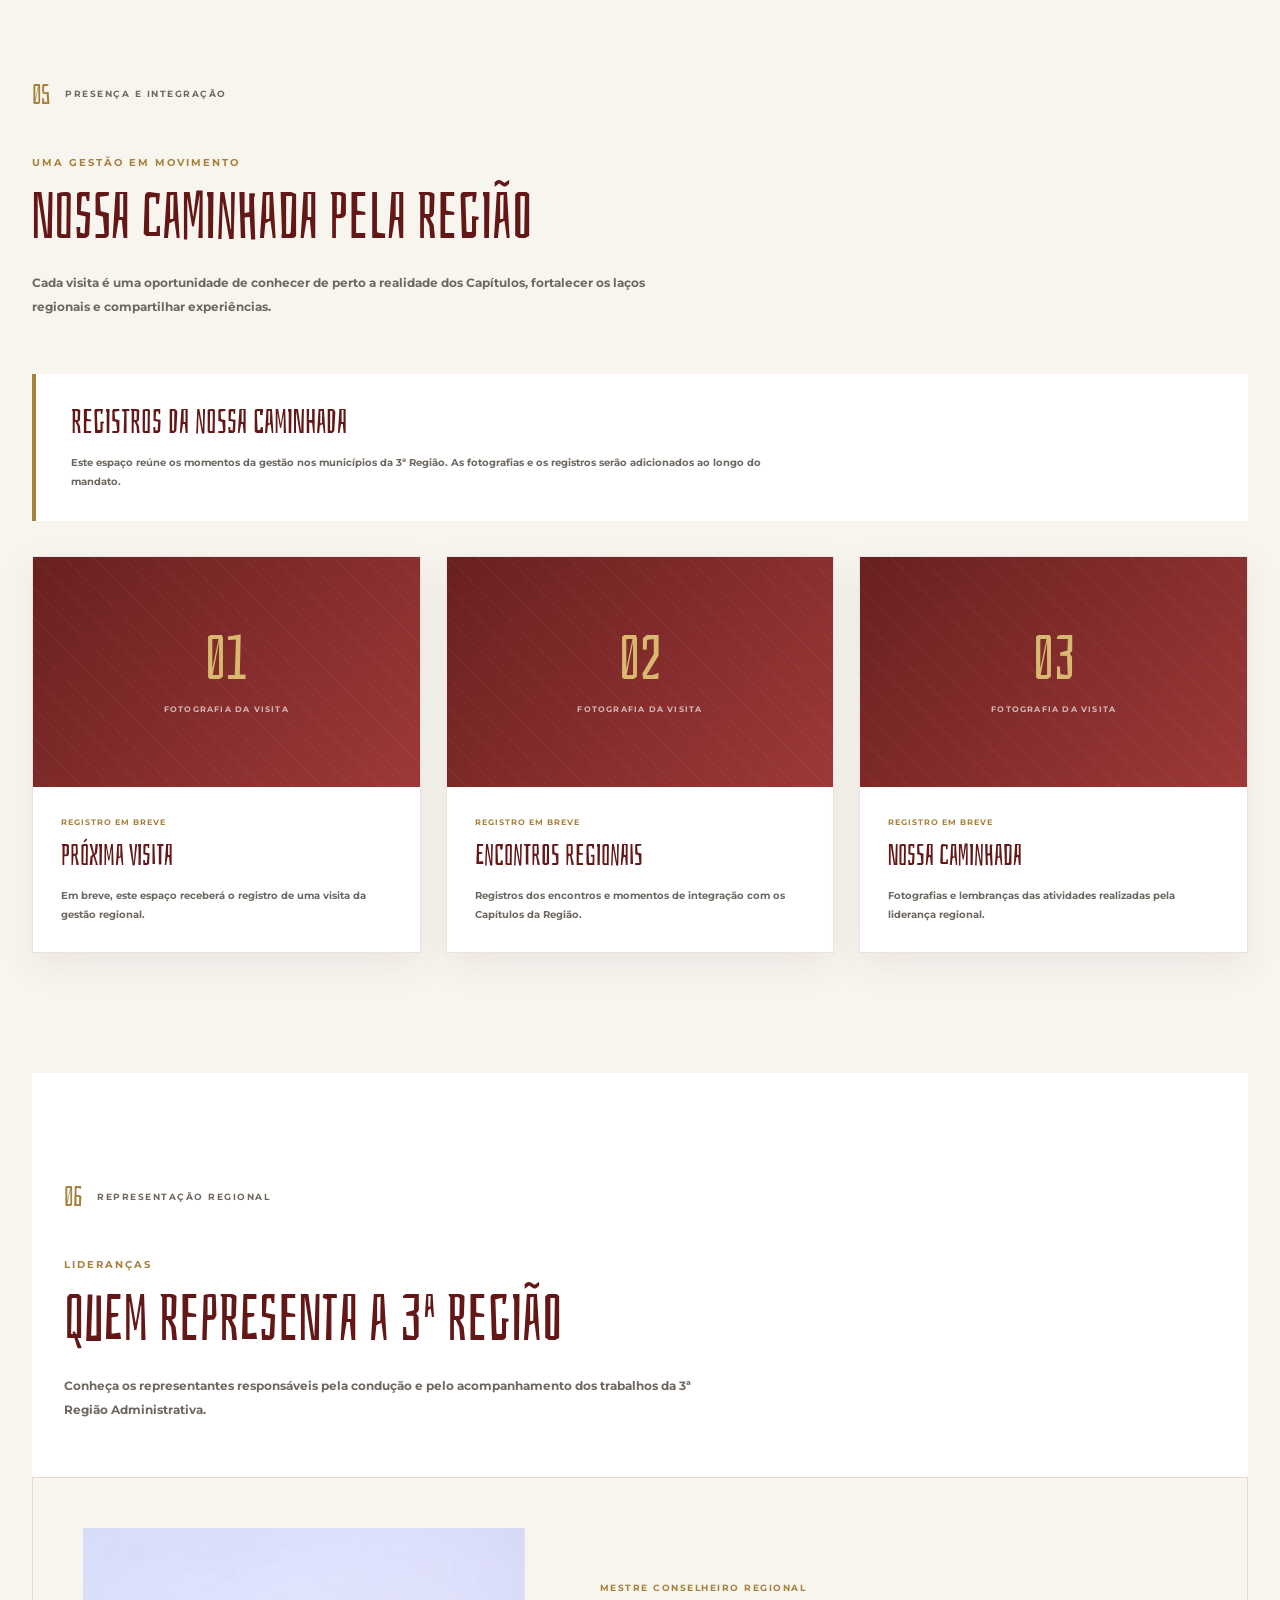
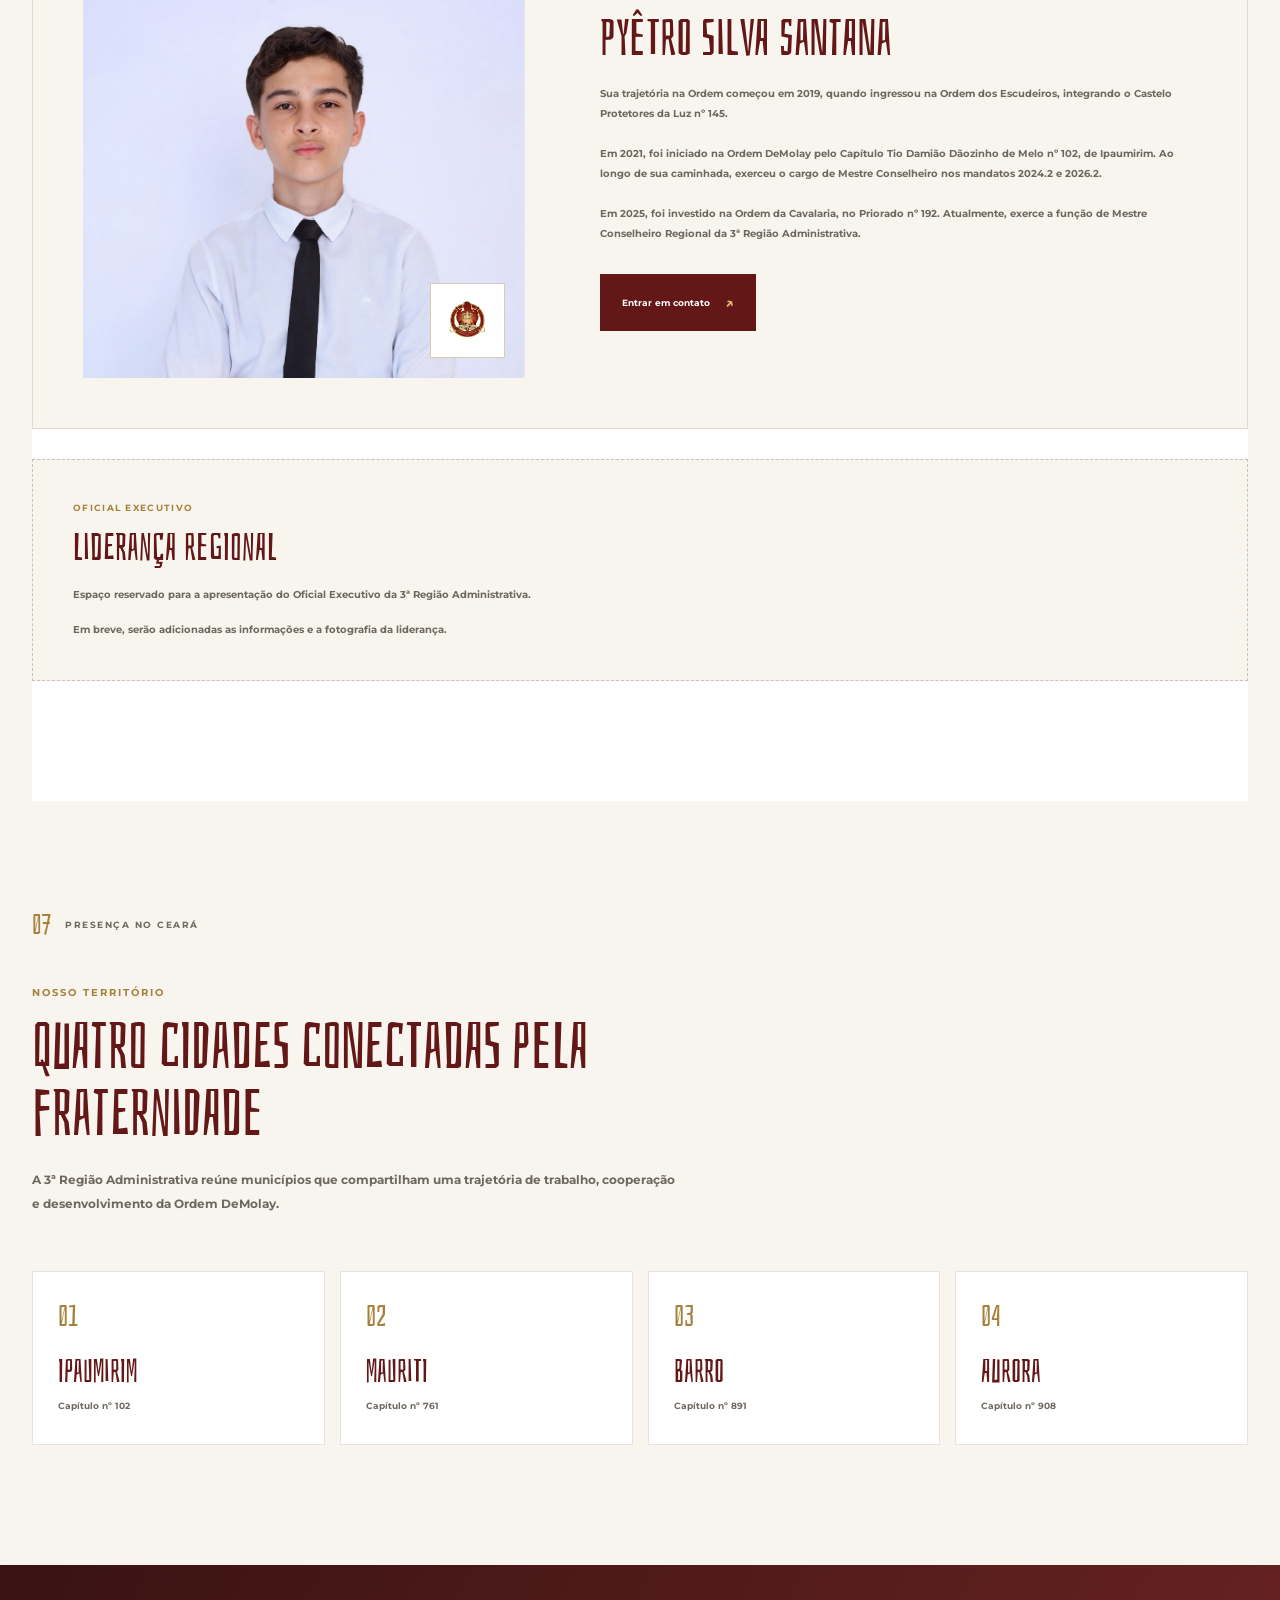
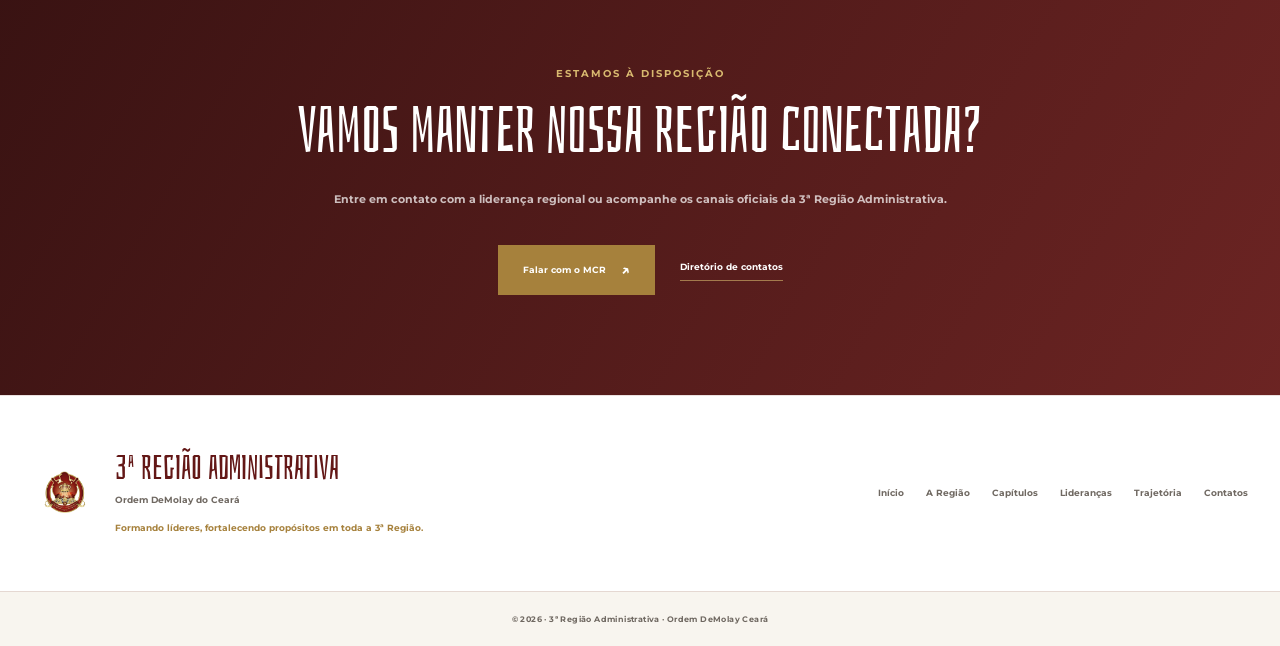
==== commit aa893f59: "Update index.html" ====
--- a/index.html
+++ b/index.html
@@ -43,6 +43,7 @@
         <a href="#gestao">Gestão</a>
         <a href="#liderancas">Lideranças</a>
         <a href="#historia">História</a>
+        <a href="timeline.html">Trajetória</a>
         <a href="#visitas">Atuação</a>
       </nav>
 
@@ -154,7 +155,7 @@
             pureza e patriotismo.
           </p>
 
-          <a href="#historia" class="text-link">
+          <a href="timeline.html" class="text-link">
             Conheça nossa história
             <span>→</span>
           </a>
@@ -963,6 +964,7 @@
         <a href="#regiao">A Região</a>
         <a href="#capitulos">Capítulos</a>
         <a href="#liderancas">Lideranças</a>
+        <a href="timeline.html">Trajetória</a>
         <a href="contatos.html">Contatos</a>
 
       </div>
--- a/css/home.css
+++ b/css/home.css
@@ -1,16 +1,17 @@
 
 /* =========================================================
    3ª REGIÃO ADMINISTRATIVA — DEMOLAY CEARÁ
-   Portal institucional
-   Identidade visual: vermelho, vinho, dourado e creme
-   Tipografia: Bahiana + Montserrat
+   Folha de estilos principal
    ========================================================= */
+
 
 /* FONTES */
 
 @font-face {
   font-family: "Bahiana";
   src: url("../assets/Bahiana-Regular.ttf") format("truetype");
+  font-weight: 400;
+  font-style: normal;
   font-display: swap;
 }
 
@@ -18,26 +19,38 @@
   font-family: "Montserrat";
   src: url("../assets/Montserrat-Bold.ttf") format("truetype");
   font-weight: 700;
+  font-style: normal;
   font-display: swap;
 }
 
+
 /* VARIÁVEIS */
 
 :root {
-  --red: #8C1818;
-  --wine: #631716;
-  --gold: #A6813C;
-  --cream: #F8F5EF;
-  --white: #FFFFFF;
-  --text: #282321;
-  --muted: #756D67;
-  --soft: #F0E9DE;
-  --border: rgba(99, 23, 22, 0.13);
-  --shadow: 0 15px 40px rgba(55, 17, 15, 0.08);
-  --shadow-hover: 0 22px 48px rgba(55, 17, 15, 0.14);
-}
-
-/* CONFIGURAÇÕES GERAIS */
+  --vermelho: #8C1818;
+  --vinho: #631716;
+  --dourado: #A6813C;
+  --creme: #F8F5EF;
+  --branco: #FFFFFF;
+
+  --texto: #292421;
+  --texto-suave: #6F6861;
+  --borda: rgba(99, 23, 22, 0.13);
+
+  --fonte-titulo: "Bahiana", Georgia, serif;
+  --fonte-texto: "Montserrat", Arial, sans-serif;
+
+  --largura: 1240px;
+
+  --sombra-suave:
+    0 12px 35px rgba(50, 20, 15, 0.07);
+
+  --sombra-card:
+    0 18px 45px rgba(50, 20, 15, 0.09);
+}
+
+
+/* RESET */
 
 * {
   margin: 0;
@@ -51,11 +64,23 @@
 }
 
 body {
-  background: var(--cream);
-  color: var(--text);
-  font-family: "Montserrat", Arial, sans-serif;
-  line-height: 1.7;
+  background: var(--creme);
+  color: var(--texto);
+  font-family: var(--fonte-texto);
+  font-size: 14px;
+  line-height: 1.8;
   overflow-x: hidden;
+}
+
+body,
+button,
+a {
+  -webkit-tap-highlight-color: transparent;
+}
+
+img {
+  display: block;
+  max-width: 100%;
 }
 
 a {
@@ -63,20 +88,15 @@
   text-decoration: none;
 }
 
-img {
-  display: block;
-  max-width: 100%;
-}
-
-button,
-a {
-  -webkit-tap-highlight-color: transparent;
+button {
+  font: inherit;
 }
 
 ::selection {
-  background: var(--gold);
-  color: var(--white);
-}
+  background: var(--dourado);
+  color: var(--branco);
+}
+
 
 /* =========================================================
    CABEÇALHO
@@ -85,91 +105,187 @@
 .header {
   position: sticky;
   top: 0;
-  z-index: 100;
+  z-index: 1000;
+
   width: 100%;
-  background: rgba(255, 255, 255, 0.97);
-  border-bottom: 1px solid var(--border);
-  backdrop-filter: blur(12px);
+
+  background: var(--branco);
+
+  border-bottom: 1px solid var(--borda);
+
+  box-shadow:
+    0 4px 20px rgba(50, 20, 15, 0.035);
 }
 
 .header-content {
-  width: 100%;
-  max-width: 1400px;
-  min-height: 94px;
-  margin: auto;
-  padding: 13px 45px;
+  width: min(var(--largura), calc(100% - 64px));
+  min-height: 88px;
+
+  margin: 0 auto;
+
   display: flex;
   align-items: center;
   justify-content: space-between;
   gap: 30px;
 }
 
+
+/* MARCA */
+
 .brand {
   display: flex;
   align-items: center;
-  gap: 14px;
+  gap: 12px;
+
   flex-shrink: 0;
 }
 
 .brand img {
-  width: 72px;
-  height: 65px;
+  width: 55px;
+  height: 55px;
+
   object-fit: contain;
 }
 
-.brand span {
-  display: block;
-  color: var(--wine);
-  font-size: 15px;
-  font-weight: 700;
-  line-height: 1.35;
-}
-
-.brand small {
-  display: block;
-  margin-top: 4px;
-  color: var(--muted);
+.brand-text {
+  display: flex;
+  flex-direction: column;
+  line-height: 1.2;
+}
+
+.brand-text span {
+  color: var(--vinho);
+
+  font-family: var(--fonte-titulo);
+  font-size: 30px;
+
+  letter-spacing: 0.3px;
+}
+
+.brand-text small {
+  color: var(--texto-suave);
+
+  font-family: var(--fonte-texto);
   font-size: 9px;
+
+  font-weight: 700;
   letter-spacing: 1.2px;
   text-transform: uppercase;
 }
+
+
+/* NAVEGAÇÃO */
 
 .nav {
   display: flex;
   align-items: center;
-  justify-content: flex-end;
-  flex-wrap: wrap;
-  gap: 27px;
+  justify-content: center;
+  gap: 23px;
 }
 
 .nav a {
   position: relative;
-  padding: 8px 0;
-  color: var(--text);
+
+  color: var(--texto);
+
   font-size: 10px;
   font-weight: 700;
-  letter-spacing: 0.3px;
-  transition: color 0.25s ease;
+
+  letter-spacing: 0.2px;
+
+  transition:
+    color 0.25s ease;
 }
 
 .nav a::after {
   content: "";
+
   position: absolute;
   left: 0;
-  bottom: 0;
+  bottom: -8px;
+
   width: 0;
   height: 2px;
-  background: var(--gold);
-  transition: width 0.25s ease;
+
+  background: var(--dourado);
+
+  transition:
+    width 0.25s ease;
 }
 
 .nav a:hover {
-  color: var(--red);
+  color: var(--vermelho);
 }
 
 .nav a:hover::after {
   width: 100%;
 }
+
+
+/* BOTÃO DO CABEÇALHO */
+
+.header-button {
+  display: inline-flex;
+  align-items: center;
+  justify-content: center;
+
+  min-height: 42px;
+  padding: 0 20px;
+
+  background: var(--vinho);
+  color: var(--branco);
+
+  border: 1px solid var(--vinho);
+
+  font-size: 10px;
+  font-weight: 700;
+
+  white-space: nowrap;
+
+  transition:
+    background 0.25s ease,
+    border-color 0.25s ease,
+    transform 0.25s ease;
+}
+
+.header-button:hover {
+  background: var(--vermelho);
+  border-color: var(--vermelho);
+
+  transform: translateY(-2px);
+}
+
+
+/* MENU MOBILE */
+
+.menu-toggle {
+  display: none;
+
+  width: 42px;
+  height: 42px;
+
+  border: 1px solid var(--borda);
+  background: var(--branco);
+
+  cursor: pointer;
+
+  flex-direction: column;
+  align-items: center;
+  justify-content: center;
+  gap: 5px;
+}
+
+.menu-toggle span {
+  width: 19px;
+  height: 2px;
+
+  background: var(--vinho);
+
+  transition:
+    transform 0.25s ease,
+    opacity 0.25s ease;
+}
+
 
 /* =========================================================
    CAPA PRINCIPAL
@@ -177,1007 +293,1359 @@
 
 .hero {
   position: relative;
-  min-height: 690px;
+
+  min-height: 650px;
+
   display: flex;
   align-items: center;
-  overflow: hidden;
-  isolation: isolate;
-  color: var(--white);
-  background:
+
+  background-color: var(--vinho);
+
+  background-image:
     linear-gradient(
       90deg,
-      rgba(48, 8, 8, 0.95) 0%,
-      rgba(99, 23, 22, 0.82) 48%,
-      rgba(99, 23, 22, 0.28) 100%
+      rgba(49, 9, 9, 0.88) 0%,
+      rgba(75, 13, 13, 0.70) 45%,
+      rgba(75, 13, 13, 0.25) 100%
     ),
-    url("../assets/CAPA SITE DA 3.png") center/cover no-repeat;
-}
-
-.hero::before {
-  content: "";
+    url("../assets/CAPA SITE DA 3.png");
+
+  background-size: cover;
+  background-position: center;
+  background-repeat: no-repeat;
+
+  overflow: hidden;
+}
+
+.hero-overlay {
   position: absolute;
-  z-index: -1;
   inset: 0;
+
   background:
     linear-gradient(
       0deg,
-      rgba(36, 7, 7, 0.52),
-      transparent 48%
+      rgba(49, 9, 9, 0.48),
+      transparent 45%
     );
-}
-
-.hero::after {
-  content: "";
-  position: absolute;
-  z-index: -1;
-  right: -100px;
-  bottom: -240px;
-  width: 650px;
-  height: 650px;
-  border: 1px solid rgba(255, 255, 255, 0.09);
-  border-radius: 50%;
-  box-shadow:
-    0 0 0 55px rgba(255, 255, 255, 0.025),
-    0 0 0 110px rgba(255, 255, 255, 0.02);
+
+  pointer-events: none;
 }
 
 .hero-content {
   position: relative;
   z-index: 2;
-  width: 100%;
-  max-width: 1400px;
-  margin: auto;
-  padding: 110px 45px 125px;
+
+  width: min(var(--largura), calc(100% - 64px));
+
+  margin: 0 auto;
+  padding: 110px 0 130px;
+
+  max-width: var(--largura);
 }
 
 .eyebrow {
-  color: var(--gold);
+  color: var(--dourado);
+
   font-size: 10px;
   font-weight: 700;
-  letter-spacing: 3px;
-  line-height: 1.6;
+
+  letter-spacing: 2px;
   text-transform: uppercase;
 }
 
 .hero .eyebrow {
-  color: #E8CF9E;
+  color: #D8B96F;
 }
 
 .hero h1 {
-  max-width: 850px;
-  margin: 22px 0 25px;
-  color: var(--white);
-  font-family: "Bahiana", Georgia, serif;
-  font-size: clamp(76px, 9vw, 128px);
+  max-width: 800px;
+
+  margin-top: 18px;
+
+  color: var(--branco);
+
+  font-family: var(--fonte-titulo);
+  font-size: clamp(58px, 7vw, 105px);
+
   font-weight: 400;
-  line-height: 0.9;
-  letter-spacing: 1px;
-}
-
-.hero-content > p:not(.eyebrow) {
+  line-height: 0.95;
+  letter-spacing: 0.5px;
+}
+
+.hero-description {
   max-width: 590px;
-  color: rgba(255, 255, 255, 0.85);
+
+  margin-top: 28px;
+
+  color: rgba(255, 255, 255, 0.88);
+
   font-size: 13px;
   line-height: 2;
+
+  font-weight: 400;
+}
+
+.hero-actions {
+  display: flex;
+  align-items: center;
+  flex-wrap: wrap;
+  gap: 28px;
+
+  margin-top: 38px;
 }
 
 .hero-button {
-  min-height: 52px;
-  margin-top: 37px;
-  padding: 15px 27px;
   display: inline-flex;
   align-items: center;
   justify-content: center;
-  background: var(--gold);
-  color: var(--white);
-  border: 1px solid rgba(255, 255, 255, 0.16);
+
+  min-height: 52px;
+  padding: 0 27px;
+
+  background: var(--dourado);
+  color: var(--branco);
+
   font-size: 10px;
   font-weight: 700;
-  letter-spacing: 1px;
-  transition: all 0.25s ease;
+
+  letter-spacing: 0.3px;
+
+  transition:
+    background 0.25s ease,
+    transform 0.25s ease;
 }
 
 .hero-button:hover {
-  background: var(--white);
-  color: var(--wine);
+  background: #8F6B2D;
+
   transform: translateY(-3px);
 }
 
+.hero-link {
+  display: inline-flex;
+  align-items: center;
+  gap: 10px;
+
+  color: var(--branco);
+
+  font-size: 10px;
+  font-weight: 700;
+
+  transition:
+    color 0.25s ease;
+}
+
+.hero-link span {
+  color: #D8B96F;
+  font-size: 16px;
+}
+
+.hero-link:hover {
+  color: #D8B96F;
+}
+
+.hero-footer {
+  position: absolute;
+  z-index: 2;
+
+  left: 50%;
+  bottom: 28px;
+
+  width: min(var(--largura), calc(100% - 64px));
+
+  transform: translateX(-50%);
+
+  display: flex;
+  align-items: center;
+  gap: 35px;
+
+  padding-top: 20px;
+
+  border-top: 1px solid rgba(255, 255, 255, 0.2);
+}
+
+.hero-footer span {
+  color: rgba(255, 255, 255, 0.75);
+
+  font-size: 9px;
+  font-weight: 700;
+
+  letter-spacing: 1.3px;
+  text-transform: uppercase;
+}
+
+
 /* =========================================================
-   CONFIGURAÇÃO DAS SEÇÕES
+   ESTRUTURA GERAL DAS SEÇÕES
    ========================================================= */
 
 .section {
-  width: 100%;
-  max-width: 1320px;
-  margin: auto;
-  padding: 110px 45px;
+  width: min(var(--largura), calc(100% - 64px));
+
+  margin: 0 auto;
+
+  padding: 110px 0;
+}
+
+.section-label {
+  display: flex;
+  align-items: center;
+  gap: 15px;
+
+  margin-bottom: 45px;
+}
+
+.section-label span {
+  color: var(--dourado);
+
+  font-family: var(--fonte-titulo);
+  font-size: 28px;
+  line-height: 1;
+}
+
+.section-label p {
+  color: var(--texto-suave);
+
+  font-size: 9px;
+  font-weight: 700;
+
+  letter-spacing: 1.5px;
+  text-transform: uppercase;
 }
 
 .section-heading {
-  max-width: 760px;
+  max-width: 740px;
+
   margin-bottom: 55px;
 }
 
 .section-heading h2 {
-  margin-top: 13px;
-  color: var(--wine);
-  font-family: "Bahiana", Georgia, serif;
-  font-size: clamp(48px, 6vw, 76px);
+  margin-top: 12px;
+
+  color: var(--vinho);
+
+  font-family: var(--fonte-titulo);
+  font-size: clamp(42px, 5vw, 68px);
+
   font-weight: 400;
-  line-height: 1;
+  line-height: 1.05;
 }
 
 .section-heading > p:last-child {
   max-width: 650px;
+
   margin-top: 20px;
-  color: var(--muted);
+
+  color: var(--texto-suave);
+
   font-size: 12px;
   line-height: 2;
 }
+
 
 /* =========================================================
    APRESENTAÇÃO DA REGIÃO
    ========================================================= */
 
-.intro {
-  position: relative;
-}
-
-.intro-content {
+.intro-section {
+  padding-top: 100px;
+  padding-bottom: 120px;
+}
+
+.intro-grid {
   display: grid;
-  grid-template-columns: 0.9fr 1.1fr;
+
+  grid-template-columns: 1fr 1fr;
+  gap: 90px;
+
+  align-items: start;
+}
+
+.intro-heading h2 {
+  max-width: 530px;
+
+  margin-top: 20px;
+
+  color: var(--vinho);
+
+  font-family: var(--fonte-titulo);
+  font-size: clamp(45px, 5vw, 72px);
+
+  font-weight: 400;
+  line-height: 1.05;
+}
+
+.intro-heading h2 span {
+  display: block;
+  color: var(--dourado);
+}
+
+.intro-text p {
+  color: var(--texto-suave);
+
+  font-size: 12px;
+  line-height: 2.1;
+}
+
+.intro-text p + p {
+  margin-top: 20px;
+}
+
+.text-link {
+  display: inline-flex;
   align-items: center;
-  column-gap: 90px;
-  row-gap: 25px;
-}
-
-.intro-content .eyebrow {
-  grid-column: 1 / -1;
-  margin-bottom: -15px;
-}
-
-.intro-content h2 {
-  color: var(--wine);
-  font-family: "Bahiana", Georgia, serif;
-  font-size: clamp(48px, 5.5vw, 72px);
-  font-weight: 400;
-  line-height: 1.02;
-}
-
-.intro-content p:not(.eyebrow) {
-  color: #625A55;
-  font-size: 13px;
-  line-height: 2.1;
-}
+  gap: 12px;
+
+  margin-top: 28px;
+
+  color: var(--vinho);
+
+  font-size: 10px;
+  font-weight: 700;
+
+  border-bottom: 1px solid var(--dourado);
+  padding-bottom: 6px;
+
+  transition:
+    gap 0.25s ease,
+    color 0.25s ease;
+}
+
+.text-link span {
+  color: var(--dourado);
+  font-size: 16px;
+}
+
+.text-link:hover {
+  gap: 18px;
+  color: var(--vermelho);
+}
+
 
 /* =========================================================
    GESTÃO EM NÚMEROS
    ========================================================= */
 
 .management-section {
-  position: relative;
   max-width: none;
-  padding: 105px max(45px, calc((100% - 1230px) / 2));
-  overflow: hidden;
-  background:
-    radial-gradient(
-      circle at 90% 10%,
-      rgba(166, 129, 60, 0.13),
-      transparent 30%
-    ),
-    var(--wine);
-  color: var(--white);
-}
-
-.management-section::after {
-  content: "3ª";
-  position: absolute;
-  right: 3%;
-  bottom: -155px;
-  color: rgba(255, 255, 255, 0.035);
-  font-family: "Bahiana", Georgia, serif;
-  font-size: 430px;
-  line-height: 1;
-  pointer-events: none;
+
+  width: 100%;
+
+  padding: 100px max(32px, calc((100% - var(--largura)) / 2));
+
+  background: var(--vinho);
+}
+
+.management-section .section-label p {
+  color: rgba(255, 255, 255, 0.65);
 }
 
 .management-section .section-heading {
-  position: relative;
-  z-index: 1;
-  max-width: 780px;
+  max-width: 680px;
 }
 
 .management-section .section-heading h2 {
-  color: var(--white);
+  color: var(--branco);
 }
 
 .management-section .section-heading > p:last-child {
-  color: rgba(255, 255, 255, 0.7);
+  color: rgba(255, 255, 255, 0.72);
 }
 
 .management-section .eyebrow {
-  color: #E8CF9E;
+  color: #D8B96F;
 }
 
 .stats-grid {
-  position: relative;
-  z-index: 1;
   display: grid;
-  grid-template-columns: repeat(4, minmax(0, 1fr));
-  gap: 17px;
+
+  grid-template-columns: repeat(4, 1fr);
+  gap: 18px;
 }
 
 .stat-card {
-  position: relative;
-  min-height: 225px;
-  padding: 32px 25px;
-  overflow: hidden;
-  background: rgba(255, 255, 255, 0.065);
-  border: 1px solid rgba(255, 255, 255, 0.15);
-  border-top: 3px solid var(--gold);
-  transition: background 0.3s ease, transform 0.3s ease;
+  min-height: 245px;
+
+  padding: 35px 28px;
+
+  background: rgba(255, 255, 255, 0.055);
+
+  border: 1px solid rgba(255, 255, 255, 0.13);
+
+  transition:
+    background 0.3s ease,
+    transform 0.3s ease,
+    border-color 0.3s ease;
 }
 
 .stat-card:hover {
-  background: rgba(255, 255, 255, 0.11);
+  background: rgba(255, 255, 255, 0.09);
+
+  border-color: rgba(216, 185, 111, 0.55);
+
   transform: translateY(-5px);
 }
 
 .stat-number {
   display: block;
-  color: #D5B675;
-  font-family: "Bahiana", Georgia, serif;
-  font-size: clamp(62px, 6vw, 88px);
+
+  color: #D8B96F;
+
+  font-family: var(--fonte-titulo);
+  font-size: 66px;
+
   line-height: 1;
 }
 
 .stat-card h3 {
-  margin-top: 16px;
-  color: var(--white);
+  margin-top: 22px;
+
+  color: var(--branco);
+
   font-size: 11px;
   font-weight: 700;
-  line-height: 1.5;
 }
 
 .stat-card p {
-  margin-top: 9px;
+  margin-top: 10px;
+
   color: rgba(255, 255, 255, 0.62);
+
+  font-size: 10px;
+  line-height: 1.8;
+}
+
+.stats-note {
+  margin-top: 28px;
+
+  color: rgba(255, 255, 255, 0.5);
+
   font-size: 9px;
   line-height: 1.8;
 }
 
-.stats-note {
-  position: relative;
-  z-index: 1;
-  margin-top: 25px;
-  color: rgba(255, 255, 255, 0.55);
-  font-size: 9px;
-}
 
 /* =========================================================
-   FRASE DE DESTAQUE
+   FRASE INSTITUCIONAL
    ========================================================= */
 
 .quote-section {
   position: relative;
-  padding: 105px 30px;
-  overflow: hidden;
-  background: #EEE6DA;
-  color: var(--wine);
+
+  padding: 100px 32px;
+
+  background: var(--creme);
+
+  border-bottom: 1px solid var(--borda);
+  border-top: 1px solid var(--borda);
+}
+
+.quote-content {
+  max-width: 850px;
+
+  margin: 0 auto;
+
   text-align: center;
 }
 
-.quote-section::before,
-.quote-section::after {
-  position: absolute;
-  color: rgba(166, 129, 60, 0.14);
-  font-family: "Bahiana", Georgia, serif;
-  font-size: 180px;
-  line-height: 1;
-}
-
-.quote-section::before {
-  content: "“";
-  top: 15px;
-  left: 8%;
-}
-
-.quote-section::after {
-  content: "”";
-  right: 8%;
-  bottom: -55px;
-}
-
-.quote-content {
-  position: relative;
-  z-index: 1;
-  max-width: 980px;
-  margin: auto;
-}
-
-.quote-content p {
-  font-family: "Bahiana", Georgia, serif;
-  font-size: clamp(43px, 6vw, 76px);
-  line-height: 1.08;
-}
+.quote-mark {
+  display: block;
+
+  color: var(--dourado);
+
+  font-family: Georgia, serif;
+  font-size: 80px;
+
+  line-height: 0.8;
+}
+
+.quote-content > p {
+  margin-top: 25px;
+
+  color: var(--vinho);
+
+  font-family: var(--fonte-titulo);
+  font-size: clamp(36px, 4vw, 58px);
+
+  line-height: 1.15;
+}
+
+.quote-signature {
+  display: block;
+
+  margin-top: 28px;
+
+  color: var(--texto-suave);
+
+  font-size: 9px;
+  font-weight: 700;
+
+  letter-spacing: 1.3px;
+  text-transform: uppercase;
+}
+
 
 /* =========================================================
    CAPÍTULOS ATIVOS
    ========================================================= */
 
+.chapters-section {
+  padding-top: 110px;
+  padding-bottom: 120px;
+}
+
 .chapters-grid {
   display: grid;
+
   grid-template-columns: repeat(2, minmax(0, 1fr));
-  column-gap: 30px;
-  row-gap: 30px;
-  align-items: stretch;
+  gap: 28px;
 }
 
 .chapter-card {
   position: relative;
-  min-height: 400px;
-  padding: 40px;
+
   display: flex;
   flex-direction: column;
-  justify-content: space-between;
-  gap: 25px;
-  overflow: hidden;
-  background: var(--white);
-  border: 1px solid var(--border);
-  border-top: 4px solid var(--red);
-  box-shadow: 0 8px 30px rgba(60, 30, 20, 0.045);
+
+  min-height: 100%;
+
+  padding: 38px;
+
+  background: var(--branco);
+
+  border: 1px solid var(--borda);
+
+  box-shadow: var(--sombra-suave);
+
   transition:
     transform 0.3s ease,
     box-shadow 0.3s ease,
     border-color 0.3s ease;
 }
 
-.chapter-card::after {
-  content: "";
-  position: absolute;
-  right: -55px;
-  bottom: -90px;
-  width: 190px;
-  height: 190px;
-  border: 1px solid rgba(166, 129, 60, 0.12);
-  border-radius: 50%;
-  box-shadow: 0 0 0 25px rgba(166, 129, 60, 0.035);
-  pointer-events: none;
-}
-
 .chapter-card:hover {
   transform: translateY(-6px);
-  border-top-color: var(--gold);
-  box-shadow: var(--shadow-hover);
+
+  box-shadow: var(--sombra-card);
+
+  border-color: rgba(166, 129, 60, 0.4);
+}
+
+.chapter-card-top {
+  display: flex;
+  align-items: center;
+  justify-content: space-between;
+
+  gap: 15px;
+
+  margin-bottom: 25px;
+}
+
+.chapter-number {
+  color: var(--dourado);
+
+  font-family: var(--fonte-titulo);
+  font-size: 42px;
+
+  line-height: 1;
+}
+
+.chapter-status {
+  display: inline-flex;
+  align-items: center;
+
+  padding: 6px 12px;
+
+  background: rgba(140, 24, 24, 0.07);
+
+  color: var(--vermelho);
+
+  font-size: 8px;
+  font-weight: 700;
+
+  letter-spacing: 0.8px;
+  text-transform: uppercase;
 }
 
 .chapter-location {
-  position: relative;
-  z-index: 1;
-  color: var(--gold);
+  color: var(--dourado);
+
   font-size: 9px;
   font-weight: 700;
-  letter-spacing: 2px;
-  text-transform: uppercase;
-}
-
-.chapter-card h3 {
-  position: relative;
-  z-index: 1;
-  margin: 17px 0 20px;
-  color: var(--wine);
-  font-family: "Bahiana", Georgia, serif;
-  font-size: 39px;
-  font-weight: 400;
-  line-height: 1.08;
-}
-
-.chapter-card p {
-  position: relative;
-  z-index: 1;
-  margin-bottom: 13px;
-  color: var(--muted);
-  font-size: 11px;
-  line-height: 2;
-}
-
-.chapter-status {
-  position: relative;
-  z-index: 1;
-  width: fit-content;
-  margin-top: auto;
-  padding: 8px 14px;
-  color: #356B45;
-  background: #E7F0E7;
-  border-radius: 2px;
-  font-size: 8px;
-  font-weight: 700;
+
   letter-spacing: 1.2px;
   text-transform: uppercase;
 }
 
+.chapter-card h3 {
+  margin-top: 12px;
+  margin-bottom: 20px;
+
+  color: var(--vinho);
+
+  font-family: var(--fonte-titulo);
+  font-size: 34px;
+
+  font-weight: 400;
+  line-height: 1.1;
+}
+
+.chapter-card p:not(.chapter-location) {
+  color: var(--texto-suave);
+
+  font-size: 10px;
+  line-height: 2;
+}
+
+.chapter-card p:not(.chapter-location) + p {
+  margin-top: 15px;
+}
+
+
 /* =========================================================
-   MEMÓRIA REGIONAL — CAPÍTULOS INATIVOS
+   MEMÓRIA DOS CAPÍTULOS
    ========================================================= */
 
 .memory-section {
   max-width: none;
-  padding-left: max(45px, calc((100% - 1230px) / 2));
-  padding-right: max(45px, calc((100% - 1230px) / 2));
-  background: #F0E9DE;
+
+  width: 100%;
+
+  padding: 105px max(32px, calc((100% - var(--largura)) / 2));
+
+  background: #F0EAE0;
+}
+
+.memory-section .section-heading {
+  max-width: 780px;
 }
 
 .memory-grid {
   display: grid;
+
   grid-template-columns: repeat(2, minmax(0, 1fr));
   gap: 25px;
 }
 
 .memory-card {
-  position: relative;
-  padding: 35px 38px;
-  background: rgba(255, 255, 255, 0.78);
-  border: 1px solid rgba(99, 23, 22, 0.09);
-  border-left: 4px solid var(--gold);
-  transition: transform 0.25s ease, box-shadow 0.25s ease;
-}
-
-.memory-card:hover {
-  transform: translateY(-4px);
-  box-shadow: var(--shadow);
+  padding: 35px;
+
+  background: rgba(255, 255, 255, 0.65);
+
+  border: 1px solid rgba(99, 23, 22, 0.1);
 }
 
 .memory-card h3 {
-  margin: 14px 0;
-  color: var(--wine);
-  font-family: "Bahiana", Georgia, serif;
-  font-size: 36px;
+  margin-top: 12px;
+  margin-bottom: 18px;
+
+  color: var(--vinho);
+
+  font-family: var(--fonte-titulo);
+  font-size: 32px;
+
   font-weight: 400;
-  line-height: 1.08;
+  line-height: 1.1;
 }
 
 .memory-card p:not(.chapter-location) {
-  color: var(--muted);
-  font-size: 11px;
+  color: var(--texto-suave);
+
+  font-size: 10px;
   line-height: 2;
+}
+
+.memory-card p:not(.chapter-location) + p {
+  margin-top: 14px;
 }
 
 .memory-status {
   display: inline-block;
-  margin-top: 20px;
-  color: var(--muted);
+
+  margin-top: 25px;
+  padding-top: 12px;
+
+  color: var(--dourado);
+
+  border-top: 1px solid var(--borda);
+
   font-size: 8px;
   font-weight: 700;
-  letter-spacing: 1.5px;
+
+  letter-spacing: 1px;
   text-transform: uppercase;
 }
 
+
 /* =========================================================
-   GALERIA DE VISITAS
+   VISITAS E ATUAÇÃO REGIONAL
    ========================================================= */
 
 .visits-section {
-  max-width: none;
-  padding-left: max(45px, calc((100% - 1230px) / 2));
-  padding-right: max(45px, calc((100% - 1230px) / 2));
-  background: var(--cream);
+  padding-top: 110px;
+  padding-bottom: 120px;
 }
 
 .visits-intro {
-  margin: -10px 0 32px;
-  padding: 35px 42px;
-  background:
-    linear-gradient(
-      110deg,
-      var(--wine),
-      var(--red)
-    );
-  color: var(--white);
+  display: flex;
+  align-items: center;
+  justify-content: space-between;
+
+  margin-bottom: 35px;
+  padding: 30px 35px;
+
+  background: var(--branco);
+
+  border-left: 4px solid var(--dourado);
+}
+
+.visits-intro-text {
+  max-width: 700px;
 }
 
 .visits-intro-text h3 {
-  color: var(--white);
-  font-family: "Bahiana", Georgia, serif;
-  font-size: 42px;
+  color: var(--vinho);
+
+  font-family: var(--fonte-titulo);
+  font-size: 34px;
+
   font-weight: 400;
   line-height: 1.1;
 }
 
 .visits-intro-text p {
-  max-width: 720px;
-  margin-top: 10px;
-  color: rgba(255, 255, 255, 0.75);
-  font-size: 11px;
-  line-height: 2;
+  margin-top: 12px;
+
+  color: var(--texto-suave);
+
+  font-size: 10px;
+  line-height: 1.9;
 }
 
 .visits-grid {
   display: grid;
+
   grid-template-columns: repeat(3, minmax(0, 1fr));
-  gap: 24px;
+  gap: 25px;
 }
 
 .visit-card {
   overflow: hidden;
-  background: var(--white);
-  border: 1px solid var(--border);
-  box-shadow: 0 8px 28px rgba(60, 30, 20, 0.045);
-  transition: transform 0.3s ease, box-shadow 0.3s ease;
-}
-
-.visit-card:hover {
-  transform: translateY(-5px);
-  box-shadow: var(--shadow-hover);
+
+  background: var(--branco);
+
+  border: 1px solid var(--borda);
+
+  box-shadow: var(--sombra-suave);
 }
 
 .visit-image-placeholder {
-  min-height: 245px;
-  padding: 25px;
+  position: relative;
+
+  min-height: 230px;
+
   display: flex;
   flex-direction: column;
   align-items: center;
   justify-content: center;
-  gap: 9px;
+
   background:
     linear-gradient(
       135deg,
       rgba(99, 23, 22, 0.96),
-      rgba(140, 24, 24, 0.83)
+      rgba(140, 24, 24, 0.86)
     );
-  color: var(--white);
-  text-align: center;
+
+  color: var(--branco);
+
+  overflow: hidden;
+}
+
+.visit-image-placeholder::before {
+  content: "";
+
+  position: absolute;
+  inset: 0;
+
+  background-image:
+    linear-gradient(
+      45deg,
+      transparent 48%,
+      rgba(255, 255, 255, 0.045) 49%,
+      rgba(255, 255, 255, 0.045) 51%,
+      transparent 52%
+    );
+
+  background-size: 30px 30px;
 }
 
 .visit-image-placeholder span {
-  color: rgba(255, 255, 255, 0.4);
-  font-family: "Bahiana", Georgia, serif;
-  font-size: 72px;
+  position: relative;
+
+  color: #D8B96F;
+
+  font-family: var(--fonte-titulo);
+  font-size: 62px;
+
   line-height: 1;
 }
 
 .visit-image-placeholder p {
-  color: rgba(255, 255, 255, 0.8);
+  position: relative;
+
+  margin-top: 12px;
+
+  color: rgba(255, 255, 255, 0.65);
+
+  font-size: 8px;
+  font-weight: 700;
+
+  letter-spacing: 1.2px;
+  text-transform: uppercase;
+}
+
+.visit-info {
+  padding: 28px;
+}
+
+.visit-date {
+  color: var(--dourado);
+
+  font-size: 8px;
+  font-weight: 700;
+
+  letter-spacing: 1px;
+  text-transform: uppercase;
+}
+
+.visit-info h3 {
+  margin-top: 10px;
+
+  color: var(--vinho);
+
+  font-family: var(--fonte-titulo);
+  font-size: 30px;
+
+  font-weight: 400;
+  line-height: 1.1;
+}
+
+.visit-info > p:last-child {
+  margin-top: 14px;
+
+  color: var(--texto-suave);
+
+  font-size: 10px;
+  line-height: 1.9;
+}
+
+
+/* =========================================================
+   LIDERANÇAS
+   ========================================================= */
+
+.leaders-section {
+  padding-top: 110px;
+  padding-bottom: 120px;
+
+  background: var(--branco);
+}
+
+.leaders-section > .section-label,
+.leaders-section > .section-heading,
+.leaders-section > article {
+  max-width: var(--largura);
+
+  margin-left: auto;
+  margin-right: auto;
+}
+
+.leaders-section > .section-label,
+.leaders-section > .section-heading {
+  width: calc(100% - 64px);
+}
+
+
+/* DESTAQUE DO MCR */
+
+.mcr-feature {
+  display: grid;
+
+  grid-template-columns: 0.85fr 1.15fr;
+  gap: 75px;
+
+  align-items: center;
+
+  margin-top: 20px;
+  padding: 50px;
+
+  background: var(--creme);
+
+  border: 1px solid var(--borda);
+}
+
+.mcr-feature-photo {
+  position: relative;
+
+  min-height: 450px;
+
+  background: var(--vinho);
+
+  overflow: hidden;
+}
+
+.mcr-feature-photo > img:first-child {
+  width: 100%;
+  height: 450px;
+
+  object-fit: cover;
+  object-position: center top;
+}
+
+.mcr-feature-emblem {
+  position: absolute;
+
+  right: 20px;
+  bottom: 20px;
+
+  width: 75px;
+  height: 75px;
+
+  padding: 8px;
+
+  background: var(--branco);
+
+  object-fit: contain;
+
+  border: 1px solid rgba(166, 129, 60, 0.4);
+}
+
+.mcr-feature-content {
+  padding: 15px 0;
+}
+
+.mcr-feature-label {
+  color: var(--dourado);
+
   font-size: 9px;
+  font-weight: 700;
+
   letter-spacing: 1.5px;
   text-transform: uppercase;
 }
 
-.visit-info {
-  padding: 26px;
-}
-
-.visit-date {
-  color: var(--gold);
-  font-size: 8px;
-  font-weight: 700;
-  letter-spacing: 1.5px;
+.mcr-feature-title {
+  margin-top: 14px;
+
+  color: var(--vinho);
+
+  font-family: var(--fonte-titulo);
+  font-size: clamp(42px, 4vw, 62px);
+
+  font-weight: 400;
+  line-height: 1;
+}
+
+.mcr-feature-description {
+  margin-top: 20px;
+
+  color: var(--texto-suave);
+
+  font-size: 10px;
+  line-height: 2;
+}
+
+.mcr-feature-button {
+  display: inline-flex;
+  align-items: center;
+  gap: 15px;
+
+  margin-top: 30px;
+  padding: 15px 22px;
+
+  background: var(--vinho);
+  color: var(--branco);
+
+  font-size: 9px;
+  font-weight: 700;
+
+  transition:
+    background 0.25s ease,
+    transform 0.25s ease;
+}
+
+.mcr-feature-button span {
+  color: #D8B96F;
+  font-size: 15px;
+}
+
+.mcr-feature-button:hover {
+  background: var(--vermelho);
+
+  transform: translateY(-3px);
+}
+
+
+/* OFICIAL EXECUTIVO */
+
+.leader-placeholder {
+  margin-top: 30px;
+  padding: 40px;
+
+  background: var(--creme);
+
+  border: 1px dashed rgba(99, 23, 22, 0.25);
+}
+
+.leader-info {
+  max-width: 700px;
+}
+
+.leader-role {
+  color: var(--dourado);
+
+  font-size: 9px;
+  font-weight: 700;
+
+  letter-spacing: 1.3px;
   text-transform: uppercase;
 }
 
-.visit-info h3 {
-  margin: 10px 0;
-  color: var(--wine);
-  font-family: "Bahiana", Georgia, serif;
-  font-size: 34px;
+.leader-info h3 {
+  margin-top: 12px;
+
+  color: var(--vinho);
+
+  font-family: var(--fonte-titulo);
+  font-size: 38px;
+
   font-weight: 400;
   line-height: 1.1;
 }
 
-.visit-info p:last-child {
-  color: var(--muted);
+.leader-info p:not(.leader-role) {
+  margin-top: 15px;
+
+  color: var(--texto-suave);
+
   font-size: 10px;
-  line-height: 1.9;
-}
+  line-height: 2;
+}
+
 
 /* =========================================================
-   LIDERANÇAS REGIONAIS
+   TERRITÓRIO
    ========================================================= */
 
-.leaders-section {
-  max-width: none;
-  padding-left: max(45px, calc((100% - 1230px) / 2));
-  padding-right: max(45px, calc((100% - 1230px) / 2));
-  background: #F0E9DE;
-}
-
-/* DESTAQUE DO MCR */
-
-.mcr-feature {
+.territory-section {
+  padding-top: 110px;
+  padding-bottom: 120px;
+}
+
+.territory-content {
+  display: grid;
+
+  grid-template-columns: repeat(4, minmax(0, 1fr));
+  gap: 15px;
+}
+
+.territory-item {
   position: relative;
-  min-height: 530px;
-  display: grid;
-  grid-template-columns: minmax(320px, 0.9fr) minmax(0, 1.1fr);
-  overflow: hidden;
-  background:
-    radial-gradient(
-      circle at 85% 15%,
-      rgba(166, 129, 60, 0.2),
-      transparent 33%
-    ),
-    linear-gradient(
-      125deg,
-      #631716 0%,
-      #751918 55%,
-      #8C1818 100%
-    );
-  box-shadow: 0 22px 55px rgba(55, 17, 15, 0.16);
-}
-
-.mcr-feature::after {
-  content: "3ª";
-  position: absolute;
-  right: 20px;
-  bottom: -125px;
-  color: rgba(255, 255, 255, 0.045);
-  font-family: "Bahiana", Georgia, serif;
-  font-size: 400px;
+
+  padding: 30px 25px;
+
+  background: var(--branco);
+
+  border: 1px solid var(--borda);
+
+  transition:
+    transform 0.25s ease,
+    border-color 0.25s ease;
+}
+
+.territory-item:hover {
+  transform: translateY(-5px);
+
+  border-color: rgba(166, 129, 60, 0.5);
+}
+
+.territory-item > span {
+  color: var(--dourado);
+
+  font-family: var(--fonte-titulo);
+  font-size: 30px;
+
   line-height: 1;
-  pointer-events: none;
-}
-
-.mcr-feature-photo {
+}
+
+.territory-item h3 {
+  margin-top: 22px;
+
+  color: var(--vinho);
+
+  font-family: var(--fonte-titulo);
+  font-size: 32px;
+
+  font-weight: 400;
+  line-height: 1;
+}
+
+.territory-item p {
+  margin-top: 10px;
+
+  color: var(--texto-suave);
+
+  font-size: 9px;
+  font-weight: 700;
+}
+
+
+/* =========================================================
+   CONTATO
+   ========================================================= */
+
+.contact-section {
   position: relative;
-  min-height: 530px;
-  overflow: hidden;
-  background: #3E1715;
-}
-
-.mcr-feature-photo::after {
-  content: "";
-  position: absolute;
-  inset: 0;
+
+  padding: 100px 32px;
+
   background:
     linear-gradient(
-      0deg,
-      rgba(39, 9, 8, 0.3),
-      transparent 50%
+      120deg,
+      rgba(49, 9, 9, 0.96),
+      rgba(99, 23, 22, 0.94)
     );
-  pointer-events: none;
-}
-
-.mcr-feature-photo > img:first-child {
-  width: 100%;
-  height: 100%;
-  min-height: 530px;
-  object-fit: cover;
-  object-position: center 20%;
-  transition: transform 0.6s ease;
-}
-
-.mcr-feature:hover .mcr-feature-photo > img:first-child {
-  transform: scale(1.035);
-}
-
-.mcr-feature-emblem {
-  position: absolute;
-  z-index: 2;
-  left: 27px;
-  bottom: 26px;
-  width: 108px;
-  height: 108px;
-  padding: 9px;
-  object-fit: contain;
-  background: rgba(255, 255, 255, 0.96);
-  border: 2px solid var(--gold);
-  border-radius: 50%;
-  box-shadow: 0 8px 25px rgba(0, 0, 0, 0.22);
-}
-
-.mcr-feature-content {
-  position: relative;
-  z-index: 1;
-  align-self: center;
-  padding: 65px 58px;
-  color: var(--white);
-}
-
-.mcr-feature-label {
-  display: inline-block;
-  padding: 9px 14px;
-  color: #F1DDAF;
-  border: 1px solid rgba(232, 207, 158, 0.5);
-  font-size: 8px;
-  font-weight: 700;
-  letter-spacing: 2px;
-}
-
-.mcr-feature-content h3 {
-  margin: 24px 0 5px;
-  color: var(--white);
-  font-family: "Bahiana", Georgia, serif;
-  font-size: clamp(50px, 5.3vw, 76px);
+
+  text-align: center;
+}
+
+.contact-content {
+  max-width: 800px;
+
+  margin: 0 auto;
+}
+
+.contact-section .eyebrow {
+  color: #D8B96F;
+}
+
+.contact-content h2 {
+  margin-top: 15px;
+
+  color: var(--branco);
+
+  font-family: var(--fonte-titulo);
+  font-size: clamp(42px, 5vw, 68px);
+
   font-weight: 400;
-  line-height: 0.98;
-}
-
-.mcr-feature-title {
-  margin-bottom: 25px;
-  color: #E8CF9E;
-  font-size: 10px;
-  font-weight: 700;
-  letter-spacing: 1.8px;
-  text-transform: uppercase;
-}
-
-.mcr-feature-description {
-  position: relative;
-  z-index: 1;
-  margin-top: 13px;
-  color: rgba(255, 255, 255, 0.79);
-  font-size: 10px;
+  line-height: 1.05;
+}
+
+.contact-content > p:not(.eyebrow) {
+  max-width: 620px;
+
+  margin: 22px auto 0;
+
+  color: rgba(255, 255, 255, 0.72);
+
+  font-size: 11px;
   line-height: 2;
 }
 
-.mcr-feature-button {
-  position: relative;
-  z-index: 2;
-  min-height: 49px;
-  width: fit-content;
-  margin-top: 30px;
-  padding: 14px 23px;
-  display: inline-flex;
-  align-items: center;
-  justify-content: center;
-  gap: 12px;
-  background: var(--gold);
-  color: var(--white);
-  border: 1px solid rgba(255, 255, 255, 0.18);
-  font-size: 9px;
-  font-weight: 700;
-  letter-spacing: 1.2px;
-  transition: all 0.25s ease;
-}
-
-.mcr-feature-button:hover {
-  background: var(--white);
-  color: var(--wine);
-  transform: translateY(-3px);
-}
-
-.mcr-feature-button span {
-  font-size: 15px;
-}
-
-/* OFICIAL EXECUTIVO */
-
-.leader-placeholder {
-  max-width: 850px;
-  min-height: 260px;
-  margin: 35px auto 0;
-  padding: 42px;
+.contact-actions {
   display: flex;
   align-items: center;
   justify-content: center;
-  background: rgba(255, 255, 255, 0.68);
-  border: 1px dashed rgba(99, 23, 22, 0.25);
-  text-align: center;
-}
-
-.leader-placeholder .leader-role {
-  color: var(--gold);
+  flex-wrap: wrap;
+  gap: 25px;
+
+  margin-top: 35px;
+}
+
+.contact-button {
+  display: inline-flex;
+  align-items: center;
+  gap: 15px;
+
+  min-height: 50px;
+  padding: 0 25px;
+
+  background: var(--dourado);
+  color: var(--branco);
+
   font-size: 9px;
   font-weight: 700;
-  letter-spacing: 2px;
-  text-transform: uppercase;
-}
-
-.leader-placeholder h3 {
-  margin-top: 10px;
-  color: var(--wine);
-  font-family: "Bahiana", Georgia, serif;
-  font-size: 42px;
-  font-weight: 400;
-}
-
-.leader-placeholder p {
-  max-width: 480px;
-  margin: 10px auto 0;
-  color: var(--muted);
-  font-size: 10px;
-  line-height: 1.9;
-}
+
+  transition:
+    background 0.25s ease,
+    transform 0.25s ease;
+}
+
+.contact-button span {
+  font-size: 15px;
+}
+
+.contact-button:hover {
+  background: #8F6B2D;
+
+  transform: translateY(-3px);
+}
+
+.contact-secondary {
+  color: var(--branco);
+
+  font-size: 9px;
+  font-weight: 700;
+
+  border-bottom: 1px solid rgba(216, 185, 111, 0.6);
+  padding-bottom: 5px;
+
+  transition:
+    color 0.25s ease;
+}
+
+.contact-secondary:hover {
+  color: #D8B96F;
+}
+
 
 /* =========================================================
-   TERRITÓRIO REGIONAL
+   RODAPÉ
    ========================================================= */
 
-.territory {
-  padding-top: 90px;
-}
-
-.territory-content {
-  display: grid;
-  grid-template-columns: repeat(4, minmax(0, 1fr));
-  gap: 17px;
-}
-
-.territory-item {
-  position: relative;
-  min-height: 195px;
-  padding: 27px;
-  overflow: hidden;
-  background: #EEE6DA;
-  border-bottom: 3px solid var(--gold);
-  transition: transform 0.25s ease, background 0.25s ease;
-}
-
-.territory-item:hover {
-  transform: translateY(-5px);
-  background: #E9DECE;
-}
-
-.territory-item span {
-  color: var(--gold);
-  font-family: "Bahiana", Georgia, serif;
-  font-size: 50px;
-  line-height: 1;
-}
-
-.territory-item h3 {
-  margin-top: 17px;
-  color: var(--wine);
-  font-family: "Bahiana", Georgia, serif;
-  font-size: 34px;
-  font-weight: 400;
-  line-height: 1.05;
-}
-
-.territory-item p {
-  margin-top: 7px;
-  color: var(--muted);
-  font-size: 9px;
-}
-
-/* =========================================================
-   CONTATO
-   ========================================================= */
-
-.contact-banner {
-  position: relative;
-  padding: 85px max(45px, calc((100% - 1230px) / 2));
+.footer {
+  background: var(--branco);
+
+  border-top: 1px solid var(--borda);
+}
+
+.footer-content {
+  width: min(var(--largura), calc(100% - 64px));
+
+  margin: 0 auto;
+  padding: 55px 0;
+
   display: flex;
   align-items: center;
   justify-content: space-between;
-  gap: 45px;
-  overflow: hidden;
-  background:
-    radial-gradient(
-      circle at 90% 50%,
-      rgba(166, 129, 60, 0.18),
-      transparent 28%
-    ),
-    var(--red);
-  color: var(--white);
-}
-
-.contact-banner::after {
-  content: "3ª";
-  position: absolute;
-  right: 20%;
-  bottom: -115px;
-  color: rgba(255, 255, 255, 0.045);
-  font-family: "Bahiana", Georgia, serif;
-  font-size: 290px;
-  line-height: 1;
-  pointer-events: none;
-}
-
-.contact-banner > div,
-.contact-button {
-  position: relative;
-  z-index: 1;
-}
-
-.contact-banner .eyebrow {
-  color: #E8CF9E;
-}
-
-.contact-banner h2 {
-  margin: 12px 0;
-  color: var(--white);
-  font-family: "Bahiana", Georgia, serif;
-  font-size: clamp(45px, 5vw, 64px);
-  font-weight: 400;
-  line-height: 1.05;
-}
-
-.contact-banner p:not(.eyebrow) {
-  max-width: 610px;
-  color: rgba(255, 255, 255, 0.8);
-  font-size: 11px;
-  line-height: 2;
-}
-
-.contact-button {
-  flex-shrink: 0;
-  min-height: 50px;
-  padding: 15px 25px;
-  display: inline-flex;
-  align-items: center;
-  justify-content: center;
-  background: var(--white);
-  color: var(--wine);
-  font-size: 9px;
-  font-weight: 700;
-  letter-spacing: 1px;
-  transition: all 0.25s ease;
-}
-
-.contact-button:hover {
-  background: #F0E4D2;
-  transform: translateY(-3px);
-}
-
-/* =========================================================
-   RODAPÉ
-   ========================================================= */
-
-.footer {
-  padding: 55px 45px 23px;
-  background: #F0E9DE;
-}
-
-.footer-content {
-  max-width: 1320px;
-  margin: auto;
+  gap: 40px;
+}
+
+.footer-brand {
   display: flex;
   align-items: center;
-  gap: 24px;
-}
-
-.footer-content > img {
-  width: 95px;
-  height: 80px;
+  gap: 18px;
+}
+
+.footer-brand > img {
+  width: 65px;
+  height: 65px;
+
   object-fit: contain;
 }
 
 .footer-text h3 {
-  color: var(--wine);
-  font-family: "Bahiana", Georgia, serif;
-  font-size: 37px;
+  color: var(--vinho);
+
+  font-family: var(--fonte-titulo);
+  font-size: 34px;
+
   font-weight: 400;
-  line-height: 1.1;
-}
-
-.footer-text p {
-  color: var(--muted);
+  line-height: 1;
+}
+
+.footer-text > p {
+  margin-top: 7px;
+
+  color: var(--texto-suave);
+
   font-size: 9px;
-  line-height: 1.8;
+  font-weight: 700;
 }
 
 .footer-text .footer-phrase {
-  margin-top: 9px;
-  color: var(--wine);
-  font-size: 10px;
-  font-weight: 700;
+  margin-top: 12px;
+
+  color: var(--dourado);
+
+  font-size: 9px;
+  font-weight: 700;
+}
+
+.footer-links {
+  display: flex;
+  align-items: center;
+  flex-wrap: wrap;
+  gap: 22px;
+}
+
+.footer-links a {
+  color: var(--texto-suave);
+
+  font-size: 9px;
+  font-weight: 700;
+
+  transition:
+    color 0.25s ease;
+}
+
+.footer-links a:hover {
+  color: var(--vermelho);
 }
 
 .footer-bottom {
-  max-width: 1320px;
-  margin: 40px auto 0;
-  padding-top: 20px;
-  border-top: 1px solid var(--border);
-  color: var(--muted);
-  font-size: 9px;
-}
+  padding: 20px 32px;
+
+  background: var(--creme);
+
+  border-top: 1px solid var(--borda);
+
+  text-align: center;
+}
+
+.footer-bottom p {
+  color: var(--texto-suave);
+
+  font-size: 8px;
+  font-weight: 700;
+
+  letter-spacing: 0.4px;
+}
+
 
 /* =========================================================
-   TABLETS E NOTEBOOKS
+   ANIMAÇÕES SUAVES
    ========================================================= */
 
-@media (max-width: 1100px) {
+@media (prefers-reduced-motion: no-preference) {
+
+  .hero-content {
+    animation: heroEntrada 0.9s ease both;
+  }
+
+  @keyframes heroEntrada {
+    from {
+      opacity: 0;
+      transform: translateY(20px);
+    }
+
+    to {
+      opacity: 1;
+      transform: translateY(0);
+    }
+  }
+
+}
+
+
+/* =========================================================
+   RESPONSIVIDADE — NOTEBOOK
+   ========================================================= */
+
+@media (max-width: 1150px) {
+
   .header-content {
-    padding: 14px 25px;
     gap: 20px;
-  }
-
-  .brand img {
-    width: 62px;
-  }
-
-  .brand span {
-    font-size: 13px;
   }
 
   .nav {
@@ -1188,144 +1656,279 @@
     font-size: 9px;
   }
 
+  .header-button {
+    padding: 0 15px;
+  }
+
+  .intro-grid {
+    gap: 55px;
+  }
+
   .stats-grid {
-    grid-template-columns: repeat(2, minmax(0, 1fr));
+    grid-template-columns: repeat(2, 1fr);
   }
 
   .mcr-feature {
-    grid-template-columns: minmax(270px, 0.85fr) minmax(0, 1.15fr);
-  }
-
-  .mcr-feature-content {
-    padding: 45px 35px;
+    gap: 45px;
+    padding: 35px;
+  }
+
+}
+
+
+/* =========================================================
+   RESPONSIVIDADE — TABLET
+   ========================================================= */
+
+@media (max-width: 900px) {
+
+  .header-content {
+    min-height: 78px;
+  }
+
+  .brand img {
+    width: 48px;
+    height: 48px;
+  }
+
+  .brand-text span {
+    font-size: 27px;
+  }
+
+  .nav {
+    gap: 12px;
+  }
+
+  .nav a {
+    font-size: 8px;
+  }
+
+  .header-button {
+    min-height: 38px;
+    padding: 0 12px;
+
+    font-size: 8px;
+  }
+
+  .hero {
+    min-height: 580px;
+  }
+
+  .intro-grid {
+    grid-template-columns: 1fr;
+    gap: 35px;
+  }
+
+  .chapters-grid {
+    gap: 20px;
+  }
+
+  .chapter-card {
+    padding: 30px;
+  }
+
+  .visits-grid {
+    grid-template-columns: repeat(2, 1fr);
+  }
+
+  .mcr-feature {
+    grid-template-columns: 1fr 1fr;
+    gap: 30px;
+    padding: 30px;
   }
 
   .mcr-feature-photo,
   .mcr-feature-photo > img:first-child {
-    min-height: 490px;
-  }
-
-  .mcr-feature-content h3 {
-    font-size: 57px;
+    min-height: 380px;
+    height: 380px;
   }
 
   .territory-content {
-    grid-template-columns: repeat(2, minmax(0, 1fr));
-  }
-}
+    grid-template-columns: repeat(2, 1fr);
+  }
+
+  .footer-content {
+    align-items: flex-start;
+    flex-direction: column;
+  }
+
+}
+
 
 /* =========================================================
-   TABLETS MENORES
+   RESPONSIVIDADE — CELULAR
    ========================================================= */
 
-@media (max-width: 850px) {
+@media (max-width: 680px) {
+
+  html {
+    scroll-padding-top: 75px;
+  }
+
   .header-content {
-    min-height: auto;
+    position: relative;
+
+    width: calc(100% - 36px);
+    min-height: 72px;
+
+    gap: 15px;
+  }
+
+  .brand {
+    gap: 9px;
+  }
+
+  .brand img {
+    width: 43px;
+    height: 43px;
+  }
+
+  .brand-text span {
+    font-size: 25px;
+  }
+
+  .brand-text small {
+    font-size: 8px;
+  }
+
+  .header-button {
+    display: none;
+  }
+
+  .menu-toggle {
+    display: flex;
+    flex-shrink: 0;
+  }
+
+  .nav {
+    position: absolute;
+
+    top: calc(100% + 1px);
+    left: -18px;
+    right: -18px;
+
+    display: flex;
     flex-direction: column;
-    padding: 15px 22px;
-    gap: 12px;
-  }
-
-  .nav {
-    justify-content: center;
-    gap: 10px 20px;
-  }
-
-  .intro-content {
-    column-gap: 40px;
-  }
-
-  .visits-grid {
-    grid-template-columns: repeat(2, minmax(0, 1fr));
-  }
-
-  .mcr-feature {
-    grid-template-columns: 1fr;
-  }
-
-  .mcr-feature-photo {
-    min-height: 430px;
-    max-height: 500px;
-  }
-
-  .mcr-feature-photo > img:first-child {
-    min-height: 430px;
-    max-height: 500px;
-    object-position: center 18%;
-  }
-
-  .mcr-feature-content {
-    padding: 45px;
-  }
-}
-
-/* =========================================================
-   CELULARES
-   ========================================================= */
-
-@media (max-width: 700px) {
-  html {
-    scroll-padding-top: 130px;
-  }
-
-  .header-content {
-    padding: 14px 17px;
-    gap: 13px;
-  }
-
-  .brand {
-    gap: 10px;
-  }
-
-  .brand img {
-    width: 57px;
-    height: 52px;
-  }
-
-  .brand span {
-    font-size: 13px;
-  }
-
-  .brand small {
+    align-items: stretch;
+    gap: 0;
+
+    padding: 8px 18px 18px;
+
+    background: var(--branco);
+
+    border-bottom: 1px solid var(--borda);
+
+    box-shadow:
+      0 15px 25px rgba(50, 20, 15, 0.08);
+
+    opacity: 0;
+    visibility: hidden;
+
+    transform: translateY(-8px);
+
+    transition:
+      opacity 0.25s ease,
+      visibility 0.25s ease,
+      transform 0.25s ease;
+  }
+
+  .nav.nav--open {
+    opacity: 1;
+    visibility: visible;
+
+    transform: translateY(0);
+  }
+
+  .nav a {
+    padding: 13px 5px;
+
+    font-size: 10px;
+
+    border-bottom: 1px solid rgba(99, 23, 22, 0.07);
+  }
+
+  .nav a:last-child {
+    border-bottom: none;
+  }
+
+  .nav a::after {
+    display: none;
+  }
+
+
+  /* CAPA */
+
+  .hero {
+    min-height: 560px;
+
+    background-position: 58% center;
+
+    background-image:
+      linear-gradient(
+        90deg,
+        rgba(49, 9, 9, 0.9),
+        rgba(75, 13, 13, 0.58)
+      ),
+      url("../assets/CAPA SITE DA 3.png");
+  }
+
+  .hero-content {
+    width: calc(100% - 40px);
+
+    padding: 90px 0 120px;
+  }
+
+  .hero h1 {
+    font-size: clamp(48px, 13vw, 72px);
+  }
+
+  .hero-description {
+    font-size: 11px;
+    line-height: 1.9;
+  }
+
+  .hero-actions {
+    align-items: flex-start;
+    flex-direction: column;
+    gap: 20px;
+
+    margin-top: 30px;
+  }
+
+  .hero-button {
+    min-height: 48px;
+    padding: 0 22px;
+  }
+
+  .hero-footer {
+    width: calc(100% - 40px);
+
+    gap: 18px;
+    flex-wrap: wrap;
+
+    bottom: 20px;
+  }
+
+  .hero-footer span {
+    font-size: 7px;
+    letter-spacing: 0.8px;
+  }
+
+
+  /* SEÇÕES */
+
+  .section {
+    width: calc(100% - 40px);
+
+    padding: 75px 0;
+  }
+
+  .section-label {
+    margin-bottom: 30px;
+  }
+
+  .section-label p {
     font-size: 8px;
-  }
-
-  .nav {
-    width: 100%;
-    justify-content: center;
-    gap: 8px 15px;
-  }
-
-  .nav a {
-    padding: 5px 0;
-    font-size: 9px;
-  }
-
-  .hero {
-    min-height: 590px;
-    background-position: 62% center;
-  }
-
-  .hero-content {
-    padding: 75px 24px 90px;
-  }
-
-  .hero h1 {
-    max-width: 550px;
-    font-size: clamp(66px, 15vw, 90px);
-  }
-
-  .hero-content > p:not(.eyebrow) {
-    max-width: 480px;
-    font-size: 11px;
-  }
-
-  .hero-button {
-    margin-top: 28px;
-  }
-
-  .section {
-    padding: 75px 22px;
   }
 
   .section-heading {
@@ -1333,41 +1936,43 @@
   }
 
   .section-heading h2 {
-    font-size: clamp(47px, 12vw, 62px);
+    font-size: 45px;
   }
 
   .section-heading > p:last-child {
-    font-size: 11px;
-  }
-
-  .intro-content {
-    grid-template-columns: 1fr;
-    gap: 22px;
-  }
-
-  .intro-content .eyebrow {
-    margin-bottom: -5px;
-  }
-
-  .intro-content h2 {
-    font-size: 53px;
-  }
-
-  .intro-content p:not(.eyebrow) {
-    font-size: 11px;
-  }
-
-  .management-section,
-  .memory-section,
-  .visits-section,
-  .leaders-section {
-    padding: 75px 22px;
-  }
-
-  .management-section::after {
-    right: -60px;
-    bottom: -70px;
-    font-size: 260px;
+    font-size: 10px;
+  }
+
+
+  /* INTRODUÇÃO */
+
+  .intro-section {
+    padding-top: 75px;
+    padding-bottom: 85px;
+  }
+
+  .intro-grid {
+    gap: 28px;
+  }
+
+  .intro-heading h2 {
+    font-size: 48px;
+  }
+
+  .intro-text p {
+    font-size: 10px;
+    line-height: 2;
+  }
+
+
+  /* INDICADORES */
+
+  .management-section {
+    padding: 75px 20px;
+  }
+
+  .management-section .section-heading {
+    margin-bottom: 35px;
   }
 
   .stats-grid {
@@ -1376,135 +1981,172 @@
   }
 
   .stat-card {
-    min-height: 185px;
-    padding: 22px 17px;
+    min-height: 195px;
+
+    padding: 22px 16px;
   }
 
   .stat-number {
-    font-size: 59px;
+    font-size: 50px;
   }
 
   .stat-card h3 {
+    margin-top: 15px;
+
     font-size: 9px;
+    line-height: 1.5;
   }
 
   .stat-card p {
     font-size: 8px;
-  }
+    line-height: 1.7;
+  }
+
+  .stats-note {
+    font-size: 8px;
+  }
+
+
+  /* FRASE */
 
   .quote-section {
-    padding: 75px 22px;
-  }
-
-  .quote-content p {
-    font-size: 47px;
-  }
-
-  .quote-section::before,
-  .quote-section::after {
-    font-size: 100px;
-  }
-
-  .chapters-grid,
+    padding: 75px 20px;
+  }
+
+  .quote-mark {
+    font-size: 65px;
+  }
+
+  .quote-content > p {
+    font-size: 39px;
+  }
+
+  .quote-signature {
+    font-size: 7px;
+    line-height: 1.8;
+  }
+
+
+  /* CAPÍTULOS */
+
+  .chapters-grid {
+    grid-template-columns: 1fr;
+    gap: 18px;
+  }
+
+  .chapter-card {
+    padding: 28px 24px;
+  }
+
+  .chapter-number {
+    font-size: 36px;
+  }
+
+  .chapter-card h3 {
+    font-size: 32px;
+  }
+
+  .chapter-card p:not(.chapter-location) {
+    font-size: 9px;
+  }
+
+
+  /* MEMÓRIA */
+
+  .memory-section {
+    padding: 75px 20px;
+  }
+
   .memory-grid {
     grid-template-columns: 1fr;
-    row-gap: 22px;
-  }
-
-  .chapter-card {
-    min-height: auto;
-    padding: 30px;
-  }
-
-  .chapter-card h3 {
-    font-size: 36px;
-  }
-
-  .chapter-card p {
-    font-size: 10px;
+    gap: 18px;
   }
 
   .memory-card {
-    padding: 28px;
+    padding: 28px 24px;
   }
 
   .memory-card h3 {
-    font-size: 33px;
-  }
+    font-size: 31px;
+  }
+
+
+  /* VISITAS */
 
   .visits-intro {
-    padding: 27px;
+    padding: 25px 22px;
   }
 
   .visits-intro-text h3 {
-    font-size: 36px;
+    font-size: 31px;
   }
 
   .visits-grid {
     grid-template-columns: 1fr;
-    gap: 20px;
+    gap: 18px;
   }
 
   .visit-image-placeholder {
-    min-height: 220px;
+    min-height: 210px;
   }
 
   .visit-info {
+    padding: 24px;
+  }
+
+
+  /* LIDERANÇAS */
+
+  .leaders-section {
+    padding-top: 75px;
+    padding-bottom: 80px;
+  }
+
+  .leaders-section > .section-label,
+  .leaders-section > .section-heading {
+    width: calc(100% - 40px);
+  }
+
+  .mcr-feature {
+    width: calc(100% - 40px);
+
+    grid-template-columns: 1fr;
+    gap: 28px;
+
     padding: 22px;
   }
 
-  .mcr-feature {
-    grid-template-columns: 1fr;
-  }
-
-  .mcr-feature-photo {
-    min-height: 390px;
-    max-height: 470px;
-  }
-
+  .mcr-feature-photo,
   .mcr-feature-photo > img:first-child {
-    min-height: 390px;
-    max-height: 470px;
-    object-position: center 18%;
-  }
-
-  .mcr-feature-emblem {
-    width: 85px;
-    height: 85px;
-    left: 18px;
-    bottom: 18px;
-  }
-
-  .mcr-feature-content {
-    padding: 38px 28px 42px;
-  }
-
-  .mcr-feature-content h3 {
-    font-size: clamp(48px, 12vw, 65px);
+    min-height: 350px;
+    height: 350px;
+  }
+
+  .mcr-feature-photo > img:first-child {
+    object-position: center 20%;
+  }
+
+  .mcr-feature-title {
+    font-size: 48px;
   }
 
   .mcr-feature-description {
-    font-size: 10px;
-  }
-
-  .mcr-feature::after {
-    right: -5px;
-    bottom: -65px;
-    font-size: 250px;
+    font-size: 9px;
   }
 
   .leader-placeholder {
-    min-height: 230px;
-    padding: 32px 22px;
-  }
-
-  .leader-placeholder h3 {
-    font-size: 37px;
-  }
-
-  .territory {
-    padding-top: 65px;
-  }
+    width: calc(100% - 40px);
+
+    margin-top: 20px;
+    padding: 28px 24px;
+  }
+
+  .leader-info h3 {
+    font-size: 34px;
+  }
+
+
+  /* TERRITÓRIO */
 
   .territory-content {
     grid-template-columns: repeat(2, minmax(0, 1fr));
@@ -1512,89 +2154,108 @@
   }
 
   .territory-item {
-    min-height: 155px;
-    padding: 19px;
-  }
-
-  .territory-item span {
-    font-size: 42px;
+    padding: 24px 18px;
   }
 
   .territory-item h3 {
-    font-size: 29px;
-  }
-
-  .contact-banner {
-    padding: 65px 25px;
+    margin-top: 18px;
+    font-size: 28px;
+  }
+
+  .territory-item p {
+    font-size: 8px;
+  }
+
+
+  /* CONTATO */
+
+  .contact-section {
+    padding: 75px 20px;
+  }
+
+  .contact-content h2 {
+    font-size: 45px;
+  }
+
+  .contact-content > p:not(.eyebrow) {
+    font-size: 10px;
+  }
+
+  .contact-actions {
     flex-direction: column;
+    gap: 20px;
+  }
+
+
+  /* RODAPÉ */
+
+  .footer-content {
+    width: calc(100% - 40px);
+
+    padding: 40px 0;
+    gap: 30px;
+  }
+
+  .footer-brand {
     align-items: flex-start;
-    gap: 25px;
-  }
-
-  .contact-banner h2 {
-    font-size: 45px;
-  }
-
-  .contact-banner p:not(.eyebrow) {
-    font-size: 10px;
-  }
-
-  .footer {
-    padding: 40px 22px 20px;
-  }
-
-  .footer-content {
-    align-items: flex-start;
-    gap: 14px;
-  }
-
-  .footer-content > img {
-    width: 65px;
-    height: 60px;
+    gap: 13px;
+  }
+
+  .footer-brand > img {
+    width: 52px;
+    height: 52px;
   }
 
   .footer-text h3 {
     font-size: 29px;
   }
 
-  .footer-text p {
+  .footer-text > p {
     font-size: 8px;
   }
 
   .footer-text .footer-phrase {
-    font-size: 9px;
+    max-width: 250px;
+    line-height: 1.8;
+  }
+
+  .footer-links {
+    gap: 15px 20px;
+  }
+
+  .footer-links a {
+    font-size: 8px;
   }
 
   .footer-bottom {
-    margin-top: 28px;
-    font-size: 8px;
-  }
-}
+    padding: 18px 20px;
+  }
+
+  .footer-bottom p {
+    font-size: 7px;
+    line-height: 1.8;
+  }
+
+}
+
 
 /* =========================================================
    CELULARES PEQUENOS
    ========================================================= */
 
-@media (max-width: 420px) {
-  .nav {
-    gap: 7px 12px;
-  }
-
-  .nav a {
-    font-size: 8px;
-  }
-
-  .hero {
-    min-height: 540px;
+@media (max-width: 380px) {
+
+  .brand-text span {
+    font-size: 22px;
+  }
+
+  .brand img {
+    width: 38px;
+    height: 38px;
   }
 
   .hero h1 {
-    font-size: 64px;
-  }
-
-  .eyebrow {
-    font-size: 8px;
-    letter-spacing: 2px;
+    font-size: 46px;
   }
 
   .stats-grid {
@@ -1602,99 +2263,16 @@
   }
 
   .stat-card {
-    min-height: 155px;
+    min-height: auto;
+    padding: 25px;
   }
 
   .stat-number {
-    font-size: 57px;
-  }
-
-  .quote-content p {
-    font-size: 39px;
-  }
-
-  .chapter-card h3,
-  .memory-card h3 {
-    font-size: 30px;
-  }
-
-  .mcr-feature-photo,
-  .mcr-feature-photo > img:first-child {
-    min-height: 340px;
-    max-height: 400px;
-  }
-
-  .mcr-feature-content {
-    padding: 32px 22px 36px;
-  }
-
-  .mcr-feature-label {
-    font-size: 7px;
-    letter-spacing: 1.2px;
-  }
-
-  .mcr-feature-content h3 {
-    font-size: 46px;
+    font-size: 55px;
   }
 
   .territory-content {
     grid-template-columns: 1fr;
   }
 
-  .territory-item {
-    min-height: 135px;
-  }
-
-  .contact-banner h2 {
-    font-size: 39px;
-  }
-
-  .contact-button {
-    width: 100%;
-  }
-
-  .footer-content {
-    gap: 10px;
-  }
-
-  .footer-content > img {
-    width: 55px;
-    height: 52px;
-  }
-
-  .footer-text h3 {
-    font-size: 25px;
-  }
-}
-
-/* =========================================================
-   ACESSIBILIDADE
-   ========================================================= */
-
-@media (prefers-reduced-motion: reduce) {
-  *,
-  *::before,
-  *::after {
-    scroll-behavior: auto !important;
-    transition-duration: 0.01ms !important;
-    animation-duration: 0.01ms !important;
-    animation-iteration-count: 1 !important;
-  }
-}
-
-/* =========================================================
-   CONTATOS — OCULTOS TEMPORARIAMENTE
-   ========================================================= */
-
-/* Oculta a faixa de contatos da página inicial */
-.contact-banner {
-  display: none !important;
-}
-
-/* Oculta o link Contatos do menu */
-.nav a[href="contatos.html"] {
-  display: none !important;
-}
-.nav a[href="contatos.html"] {
-  display: none !important;
-}
+}
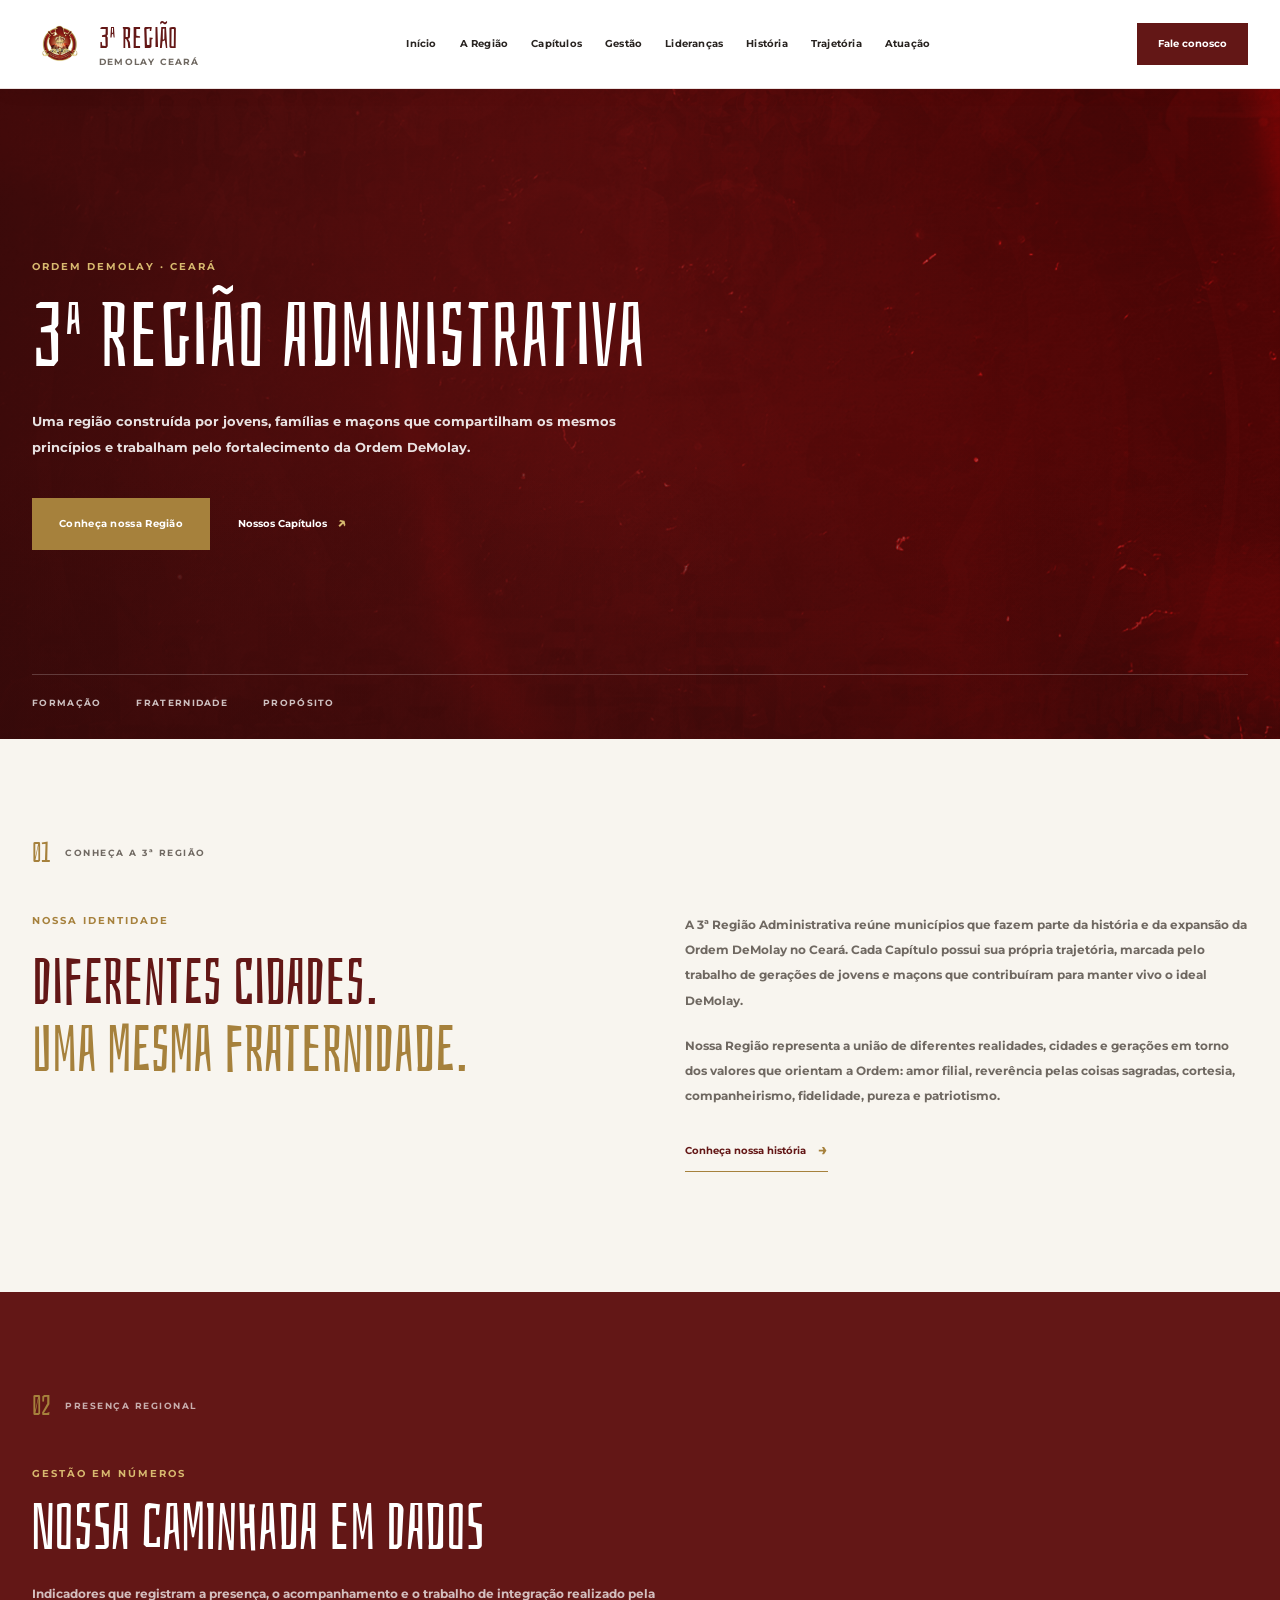
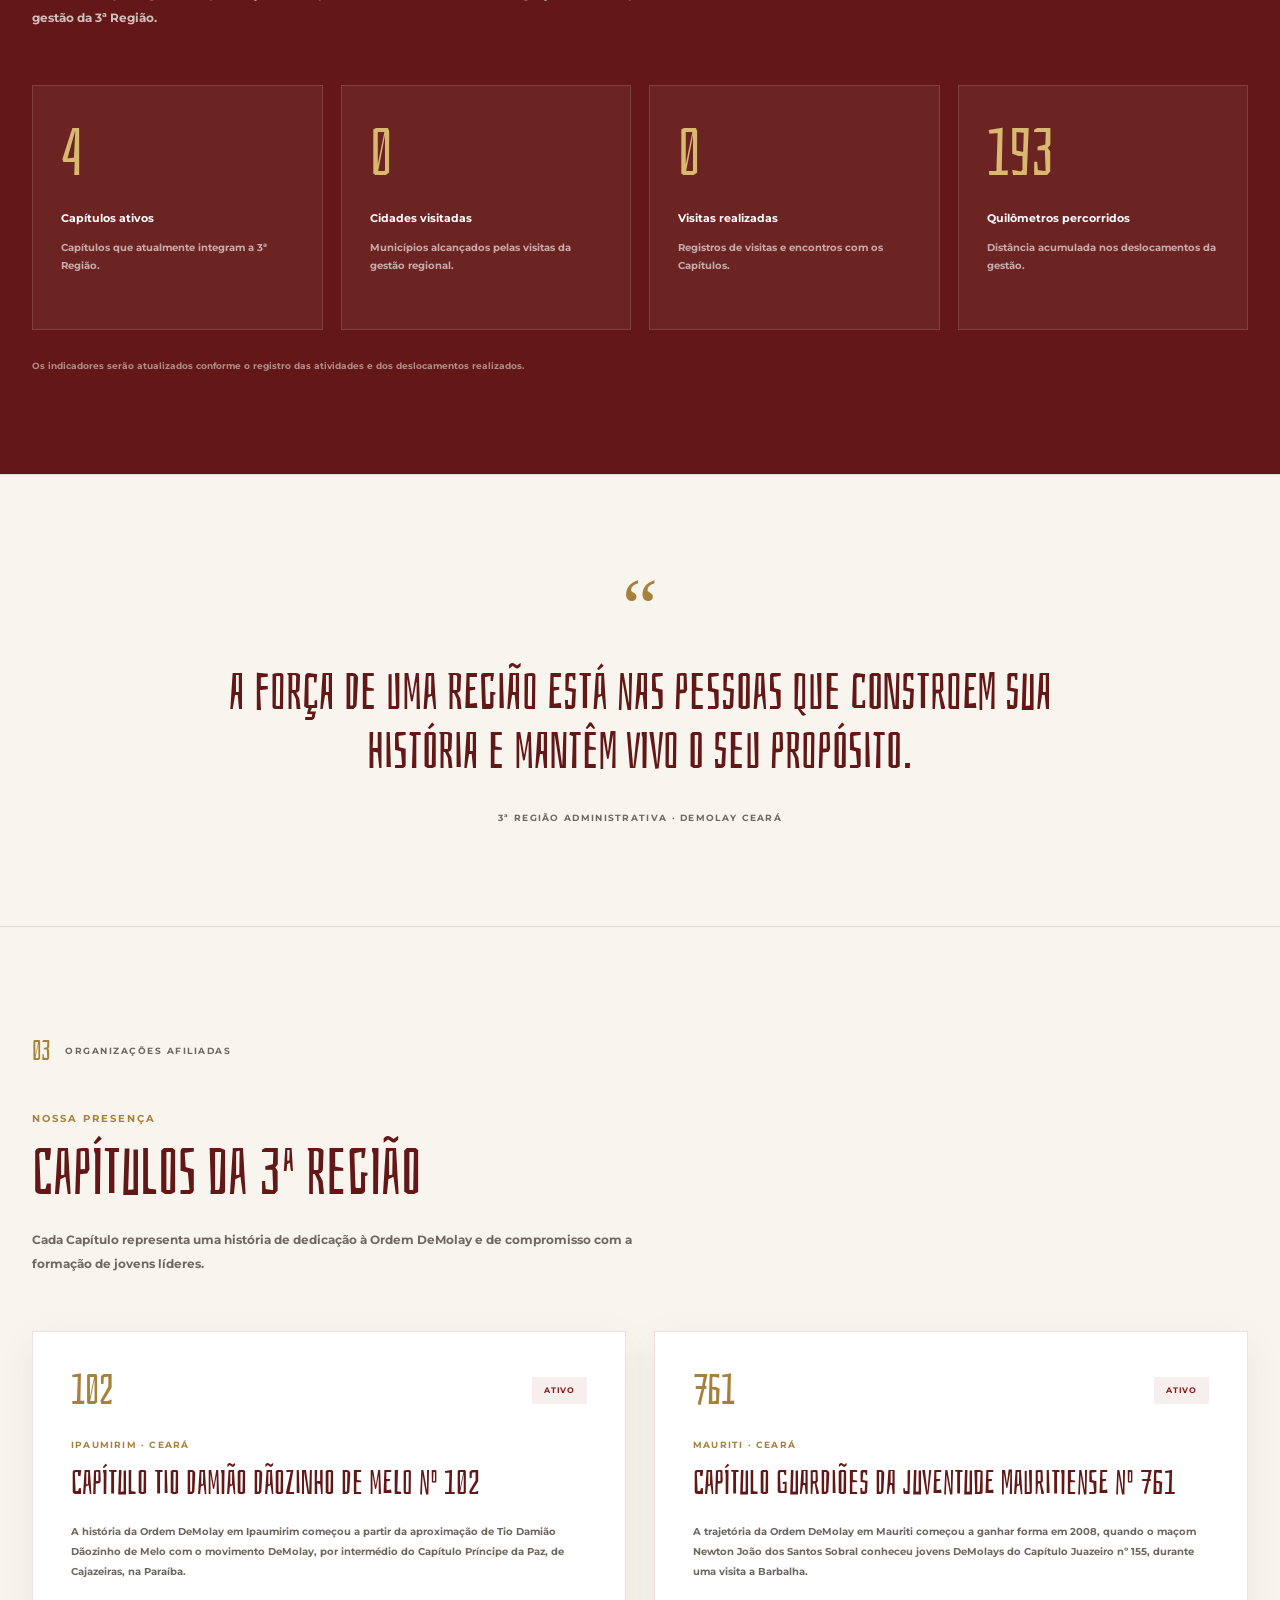
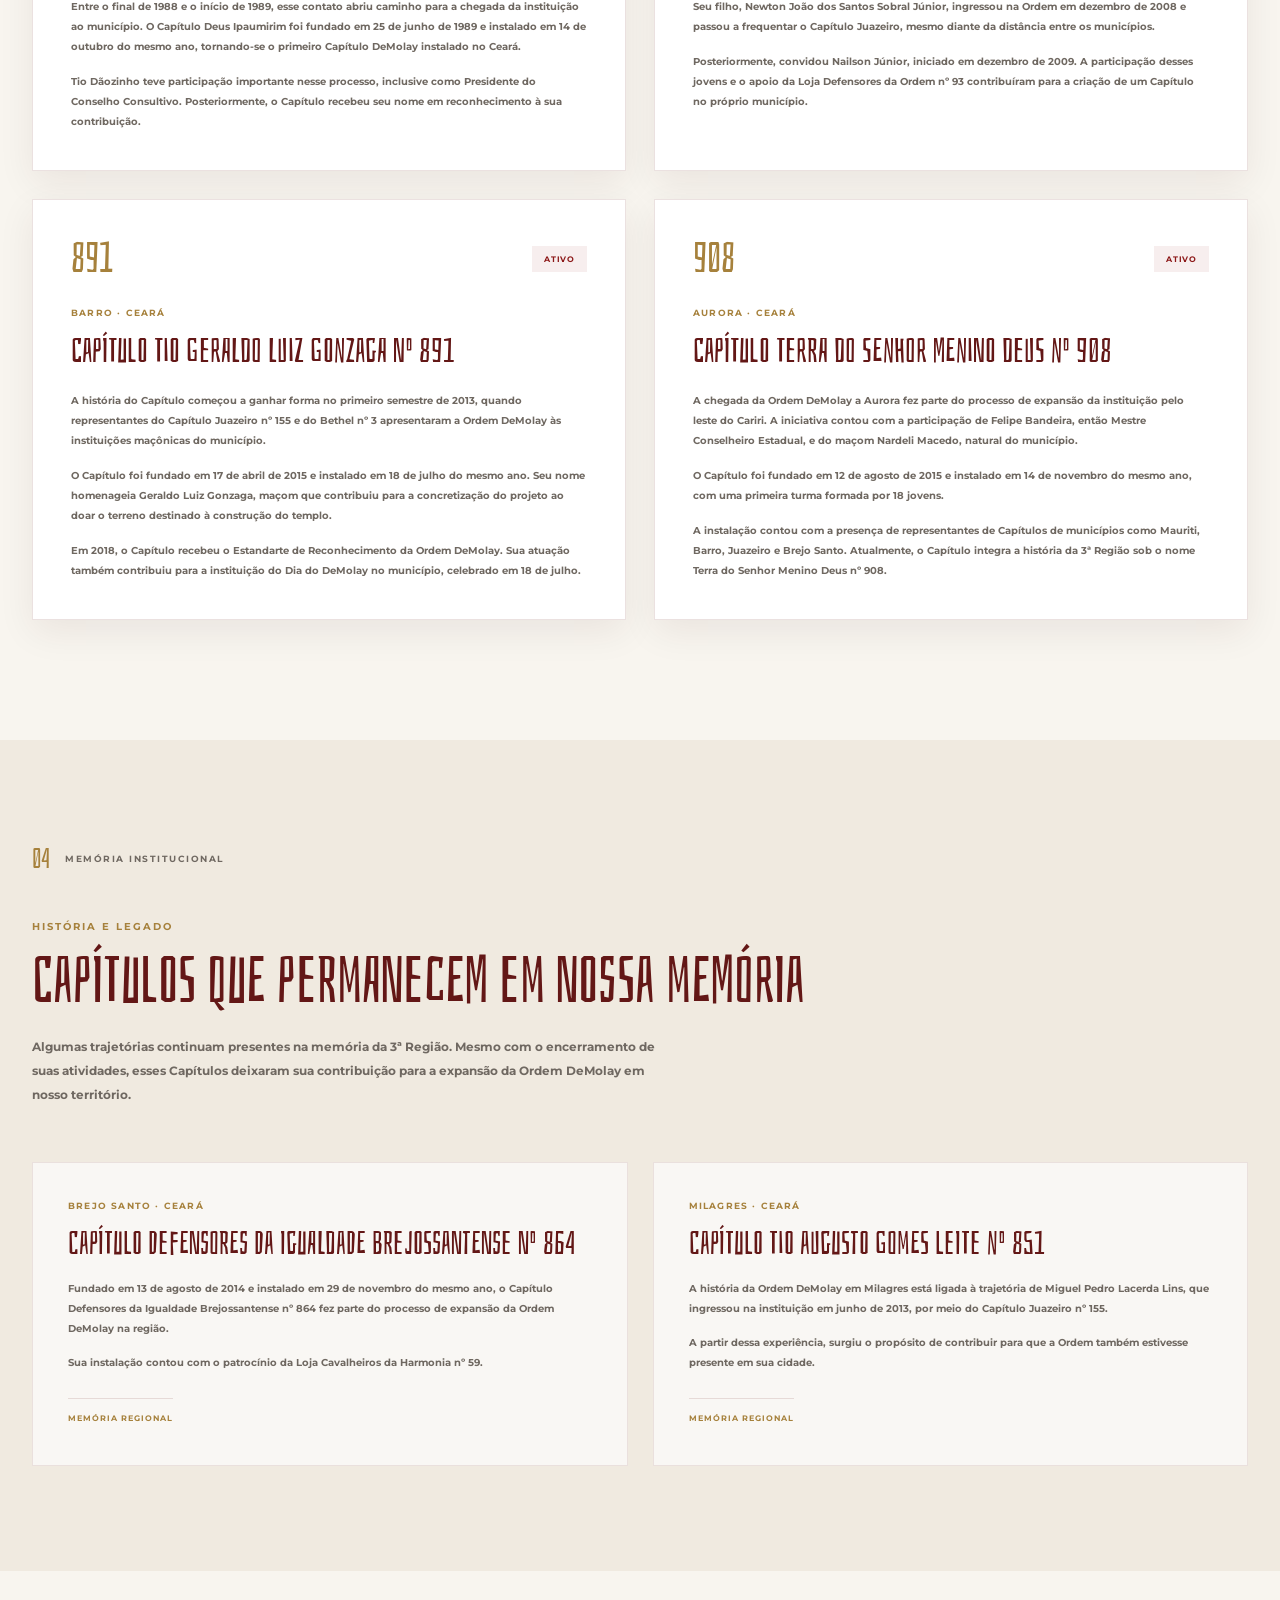
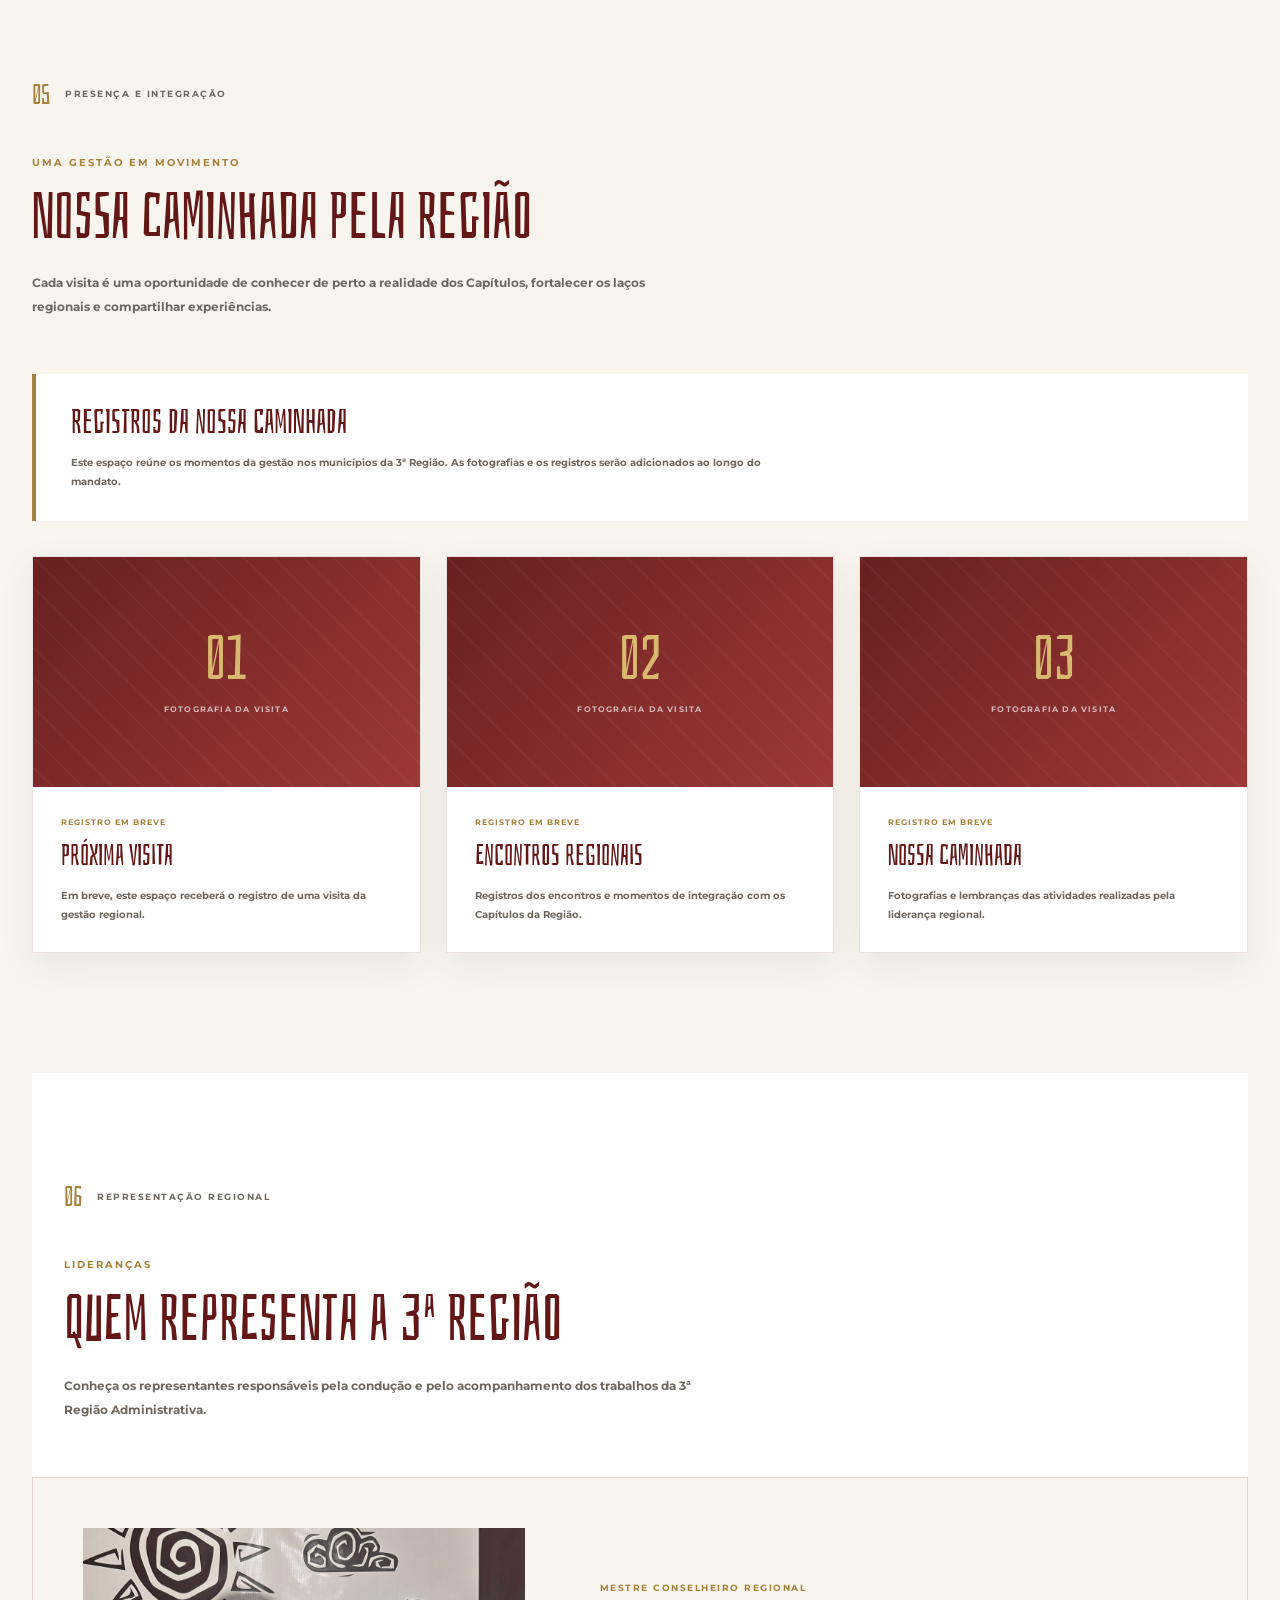
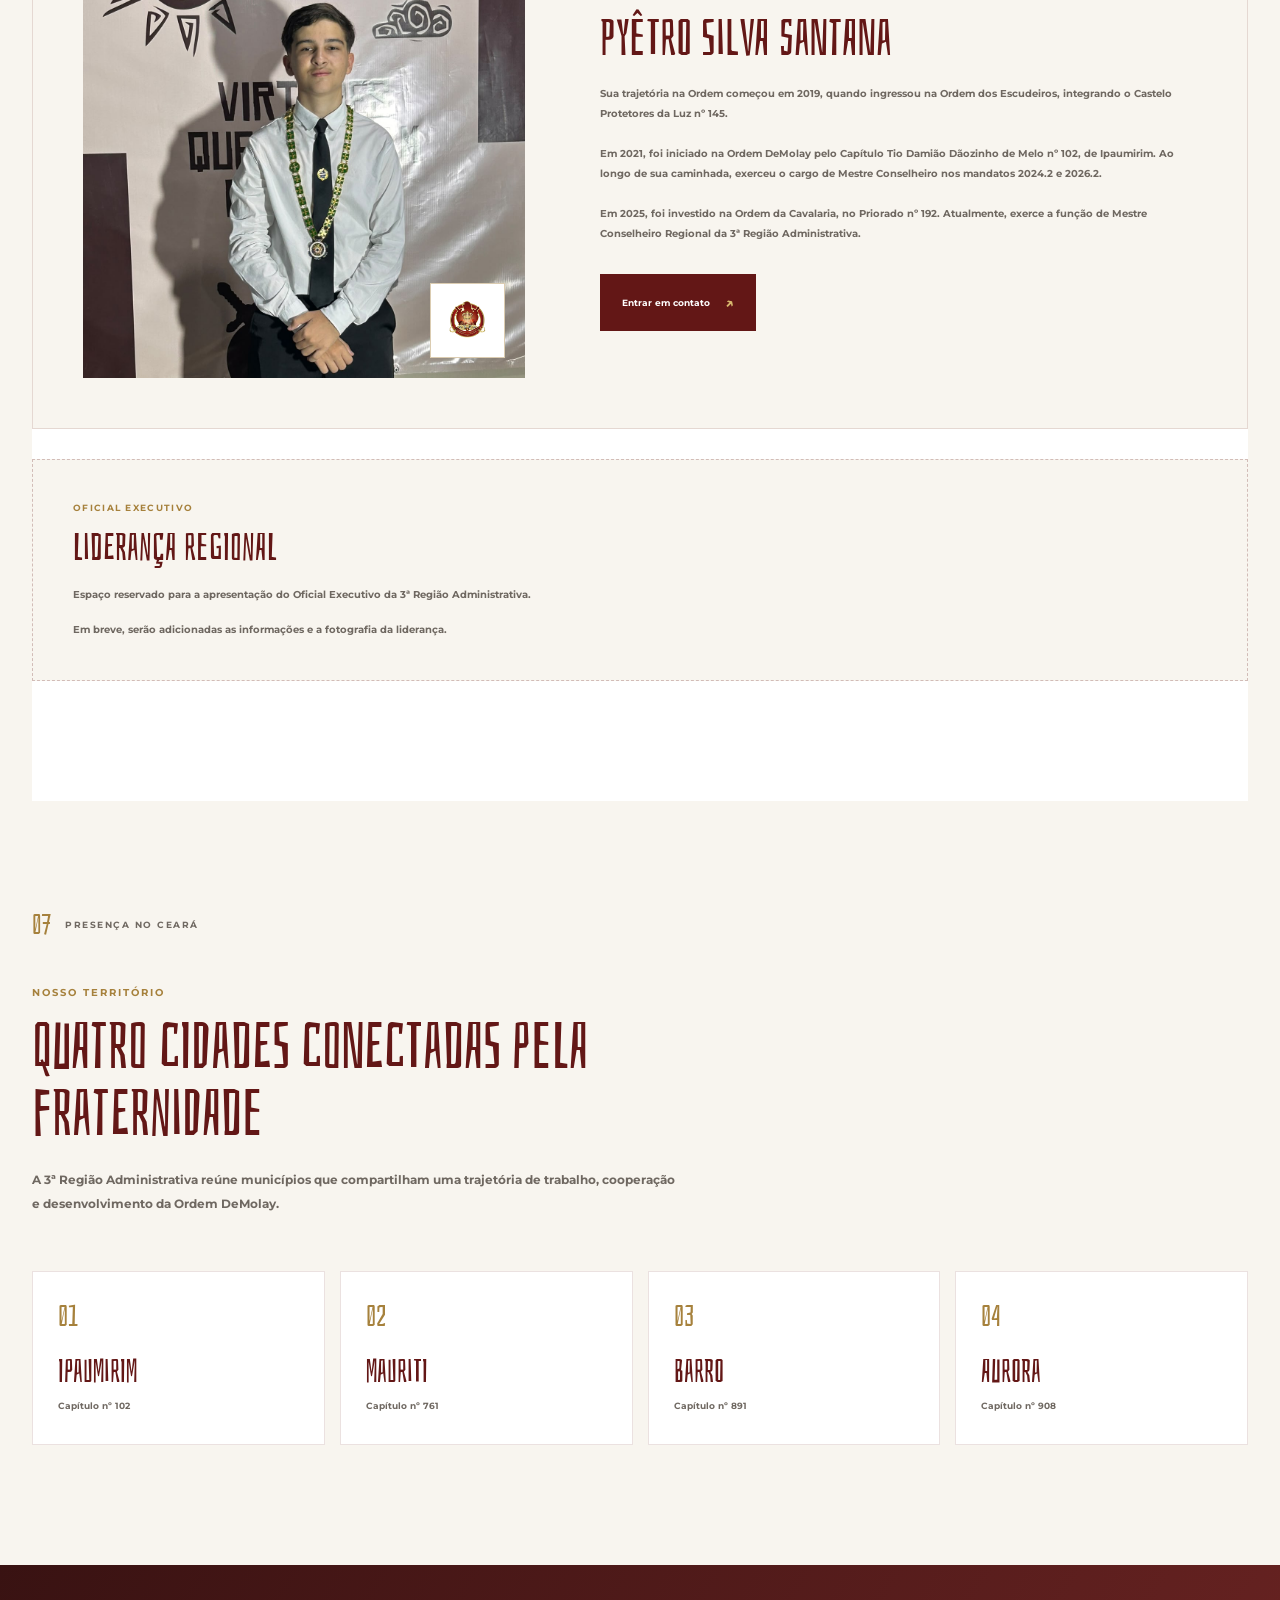
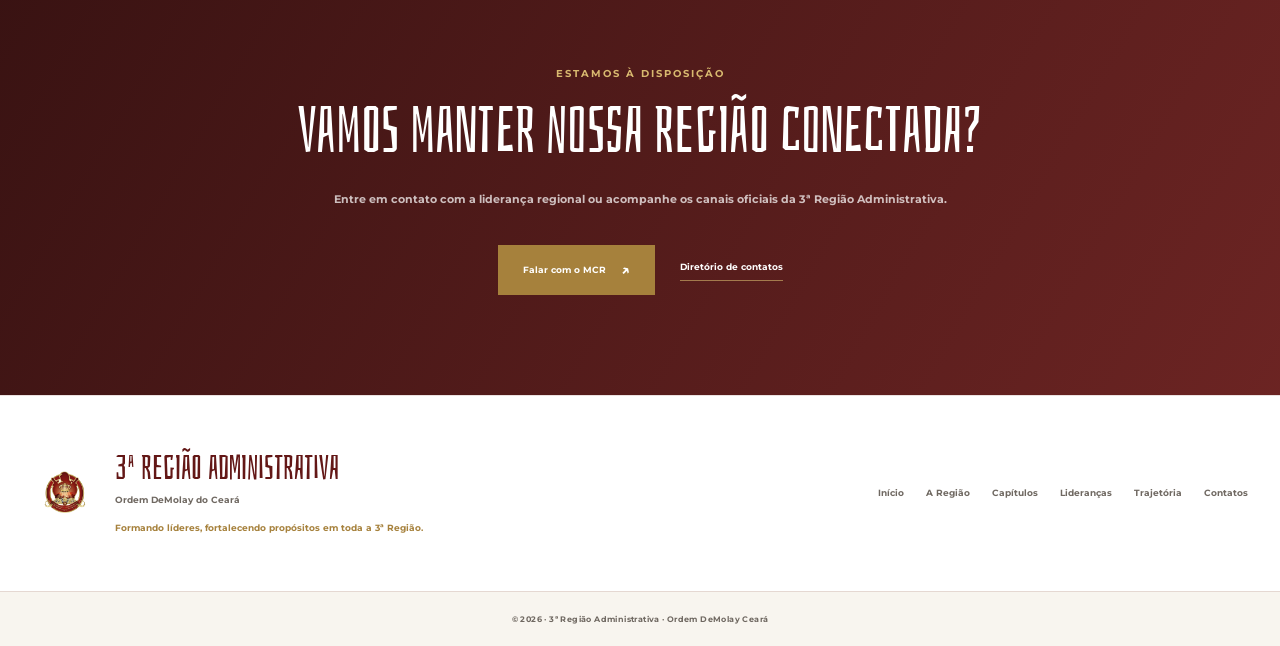
==== commit 690296a0: "Update index.html" ====
--- a/index.html
+++ b/index.html
@@ -737,10 +737,9 @@
         <div class="mcr-feature-photo">
 
           <img
-            src="assets/Py%C3%AAtro%20Santana%20-%20MCR.jpg"
-            alt="Pyêtro Silva Santana, Mestre Conselheiro Regional"
-          >
-
+  src="assets/fotos-ceodfotos-ceod/fotos-ceod/fotos-ceod/CEOD%202026%20-%202.jpg"
+  alt="Mestre Conselheiro Regional da 3ª Região Administrativa"
+>
           <img
             class="mcr-feature-emblem"
             src="assets/EMBLEMA%203%C2%B0%20OFICIALARIA%20-%20GCE-CE.png"
